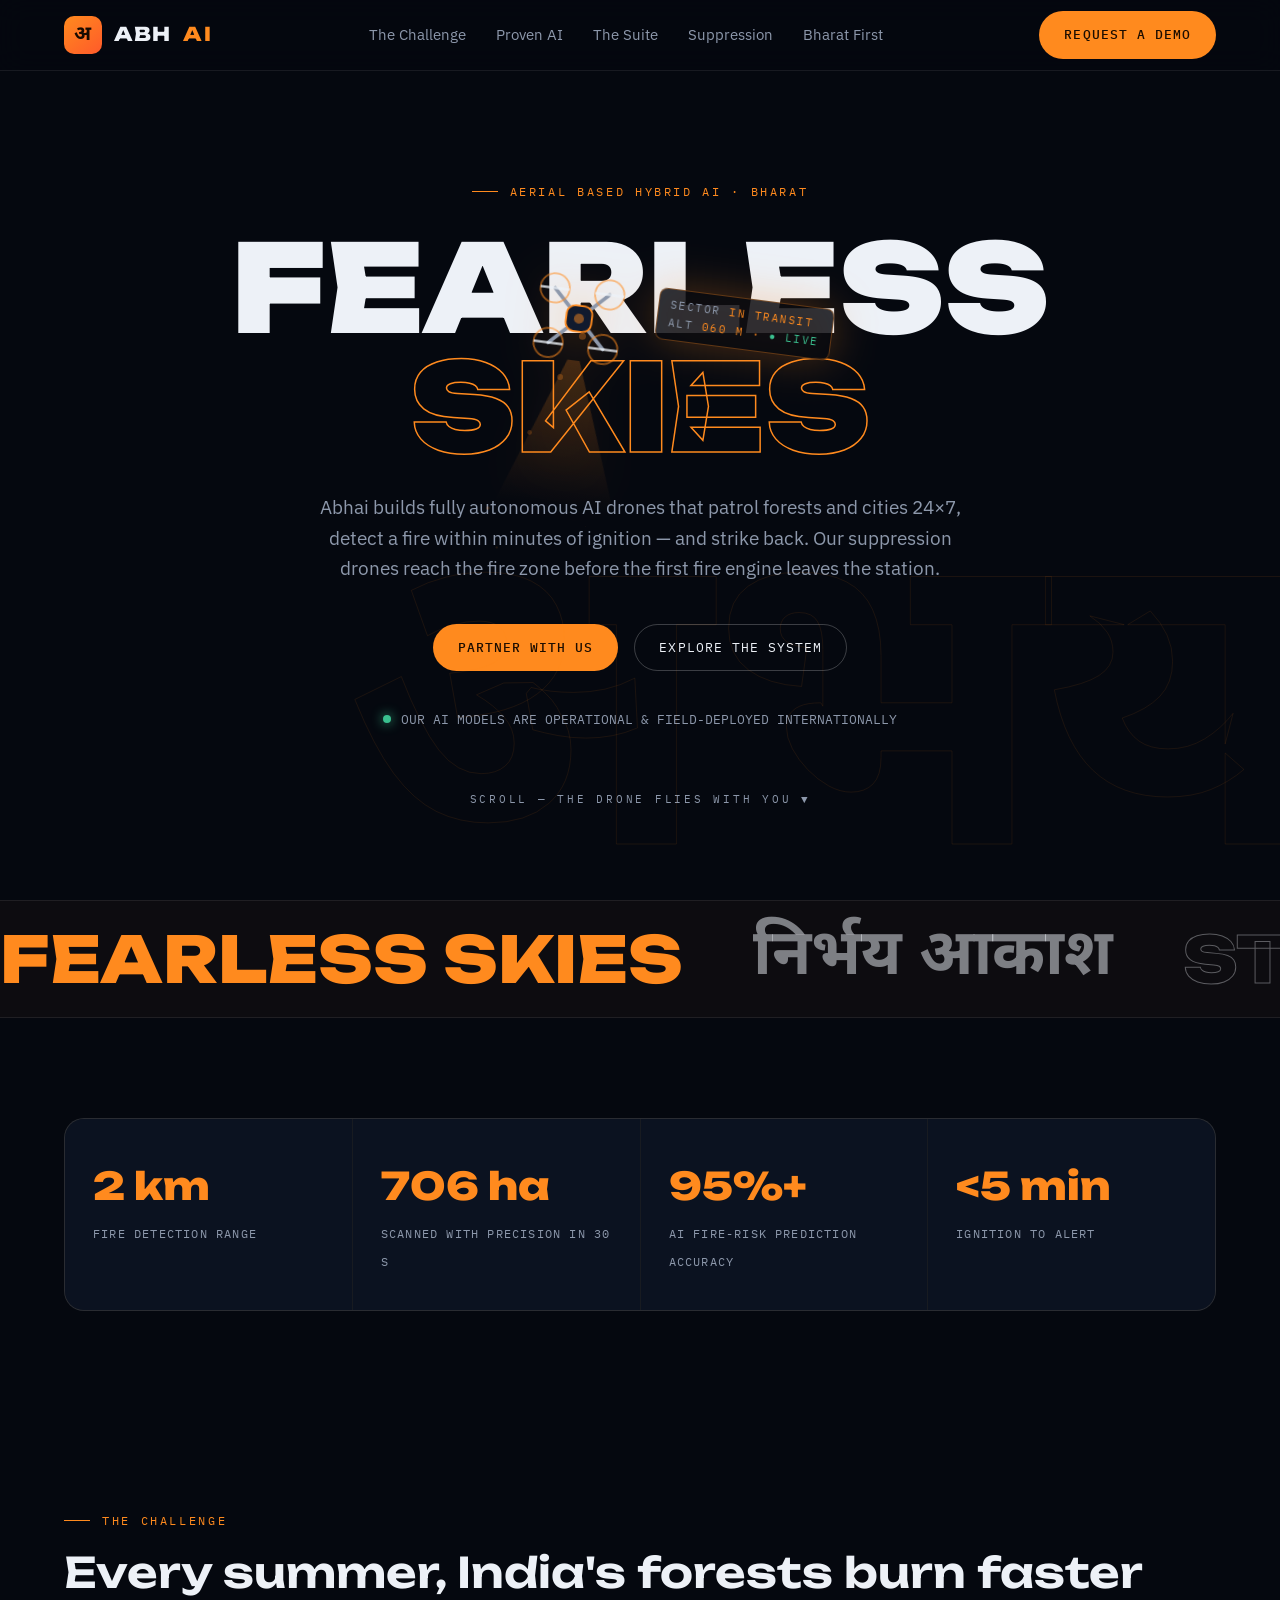
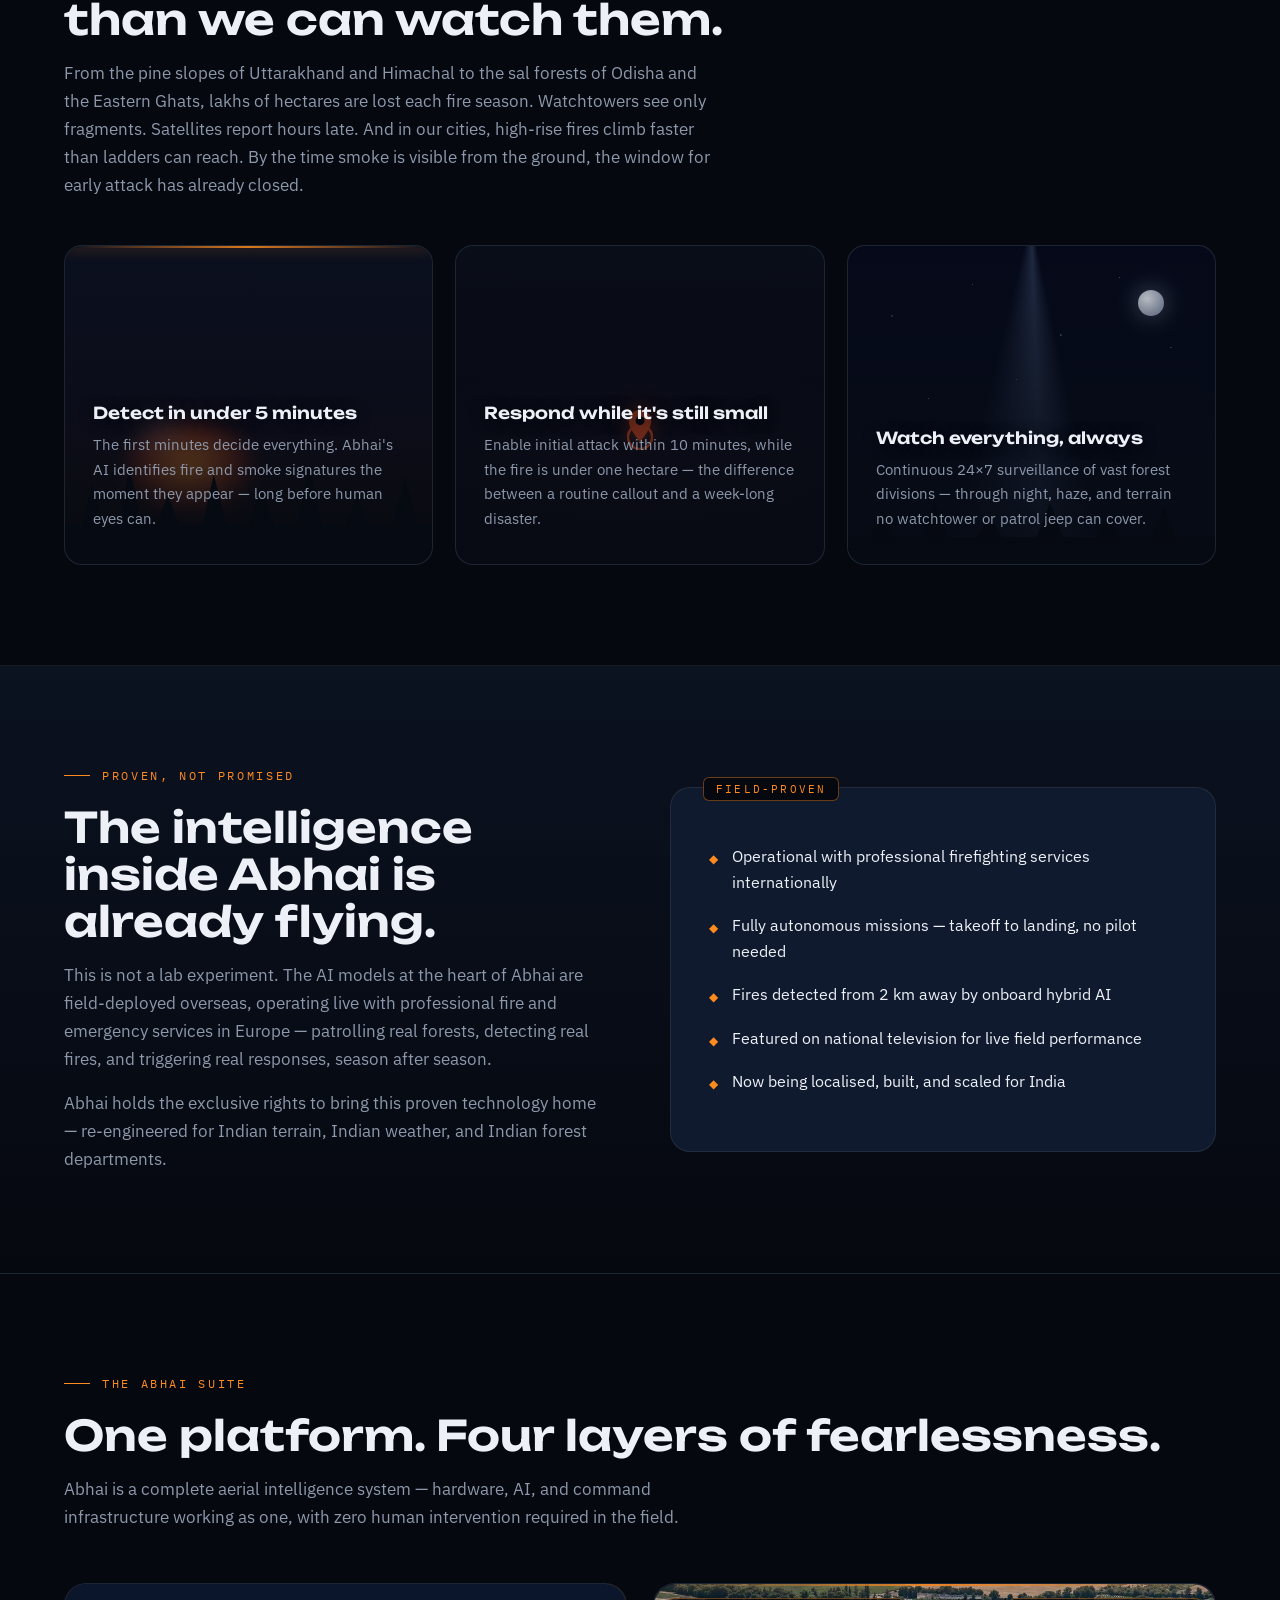
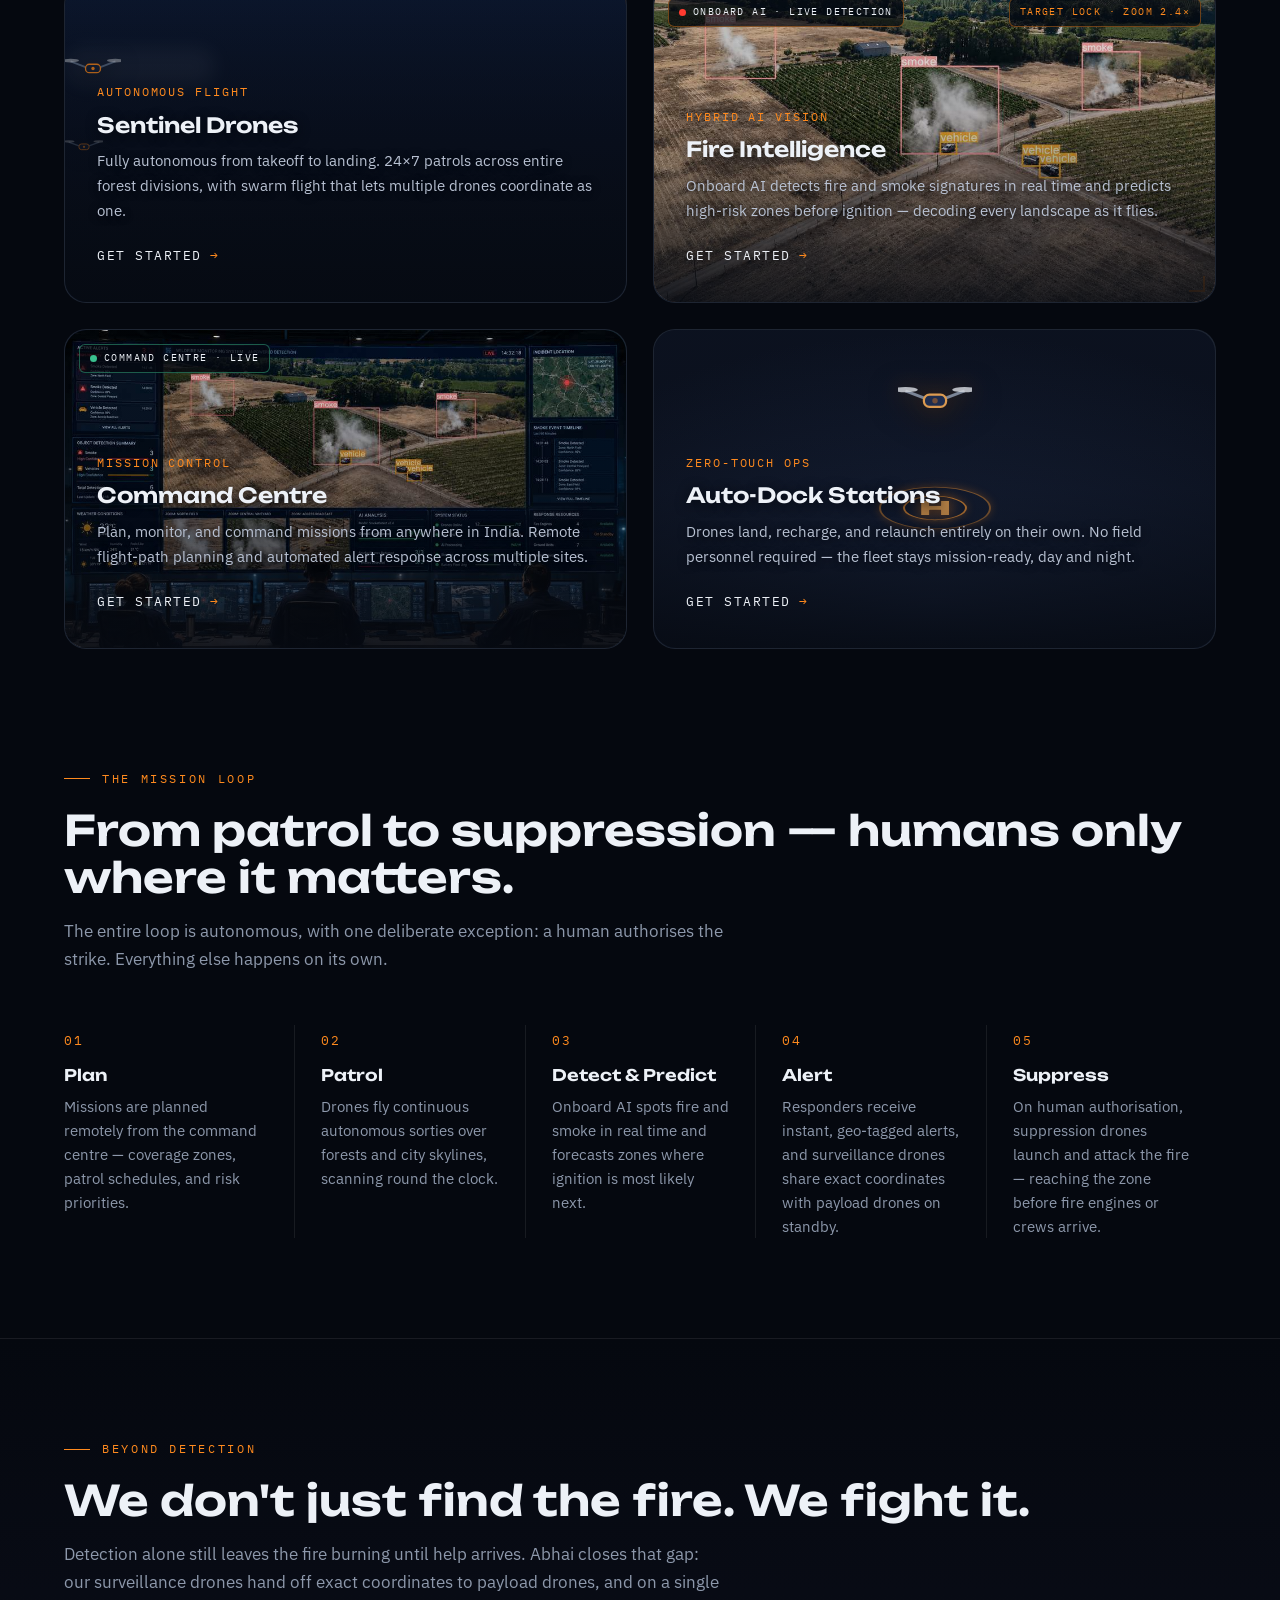
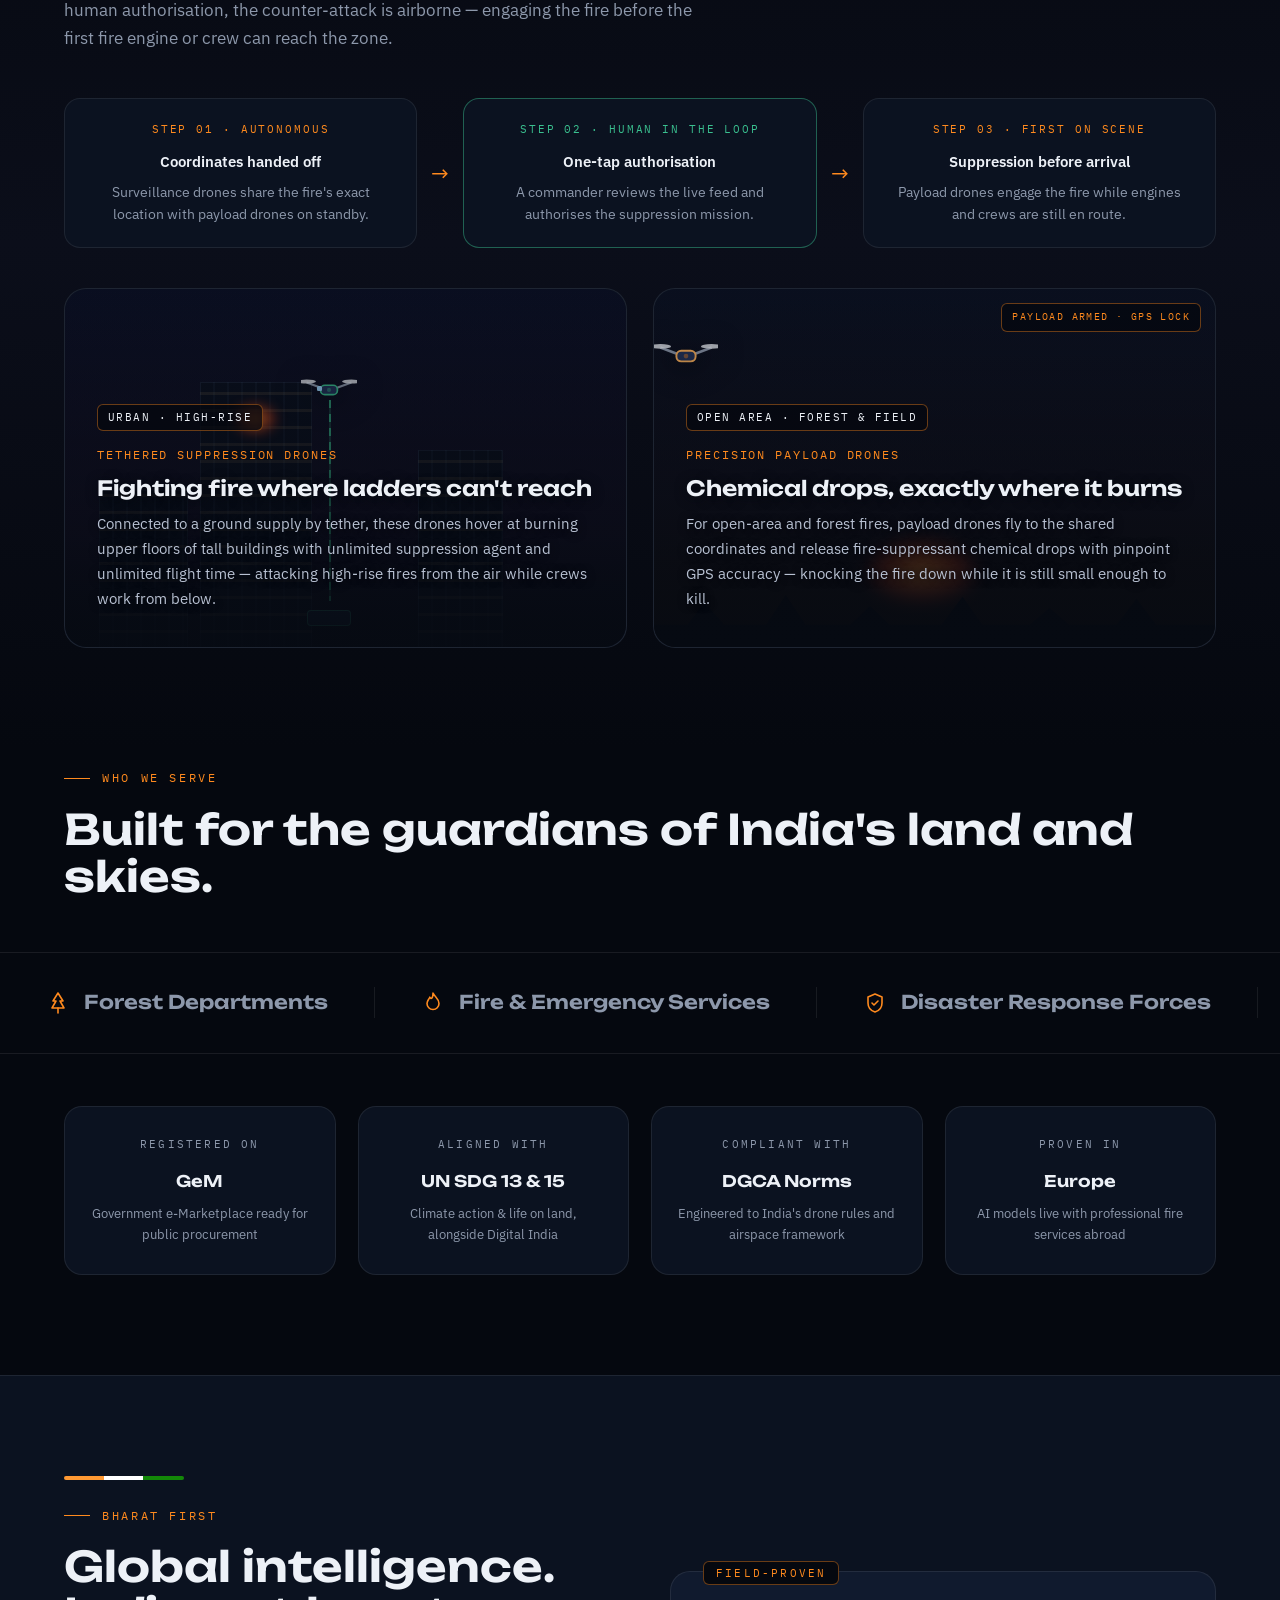
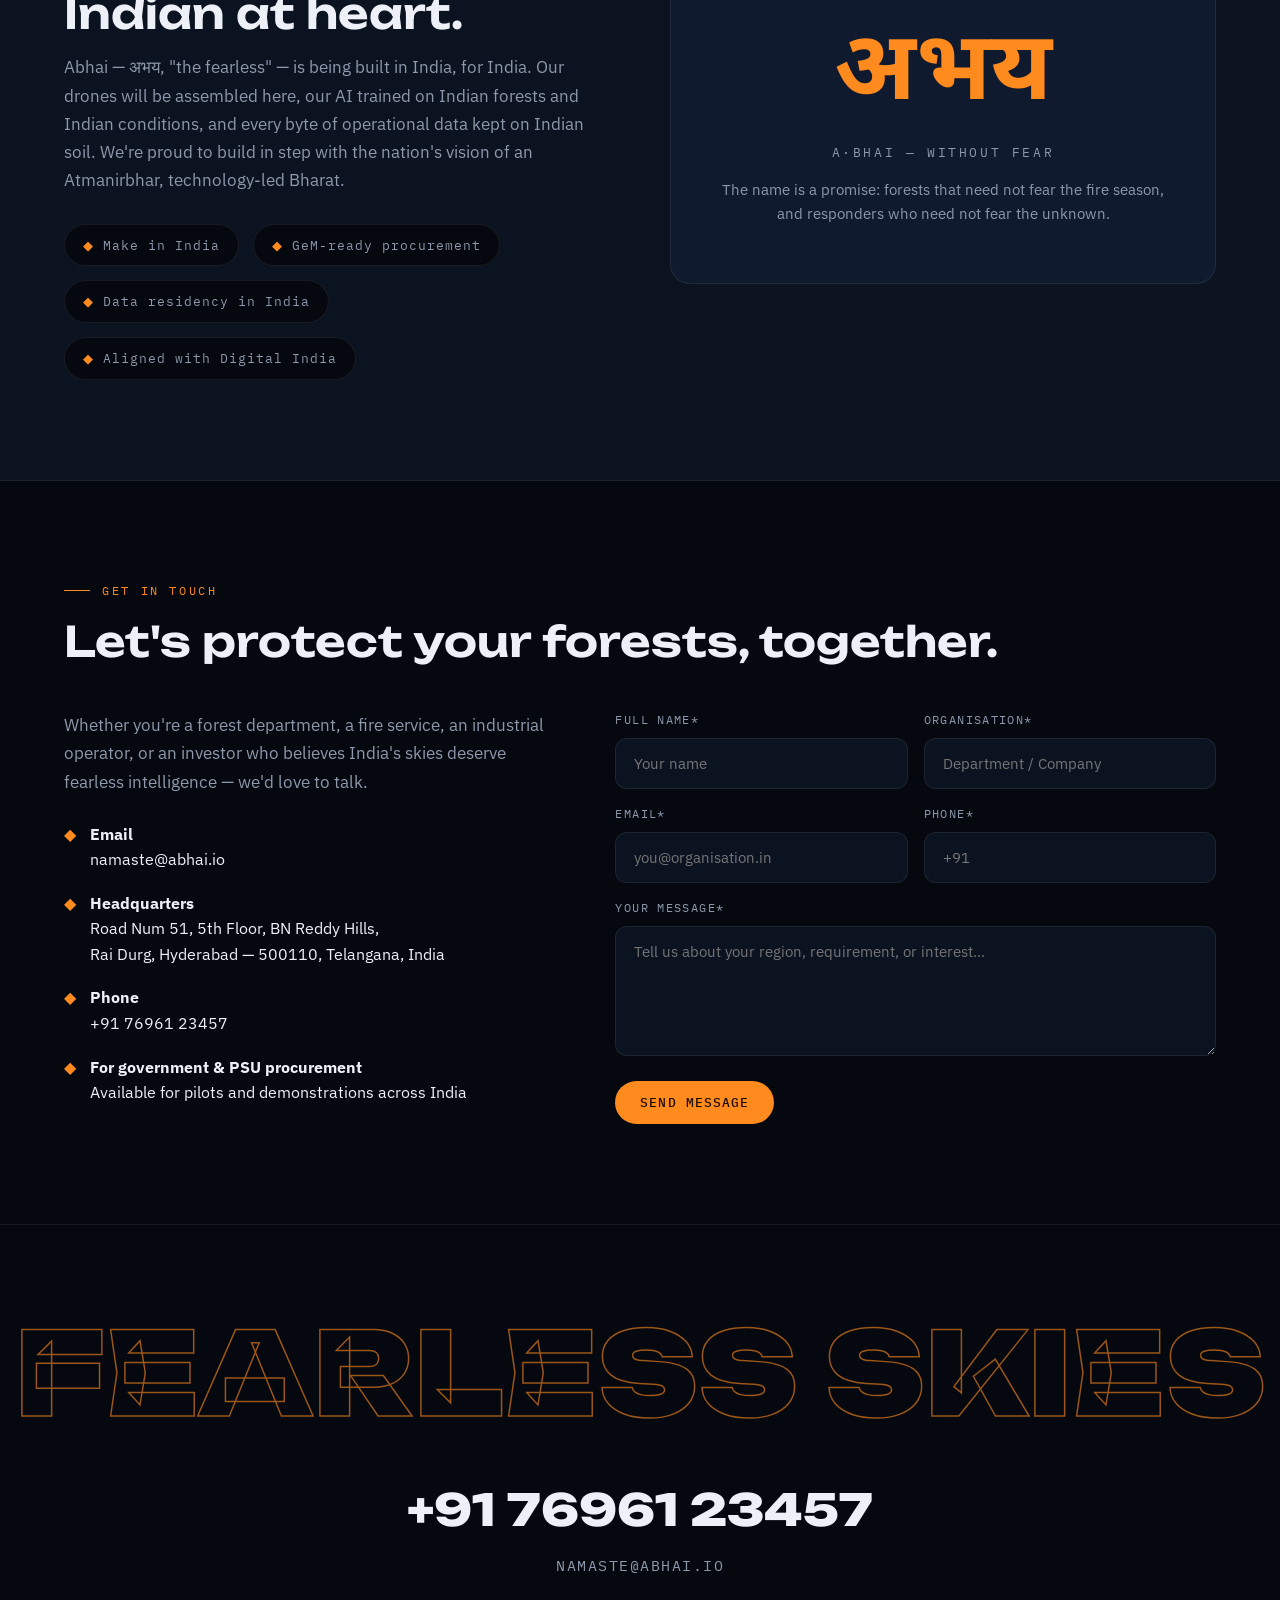
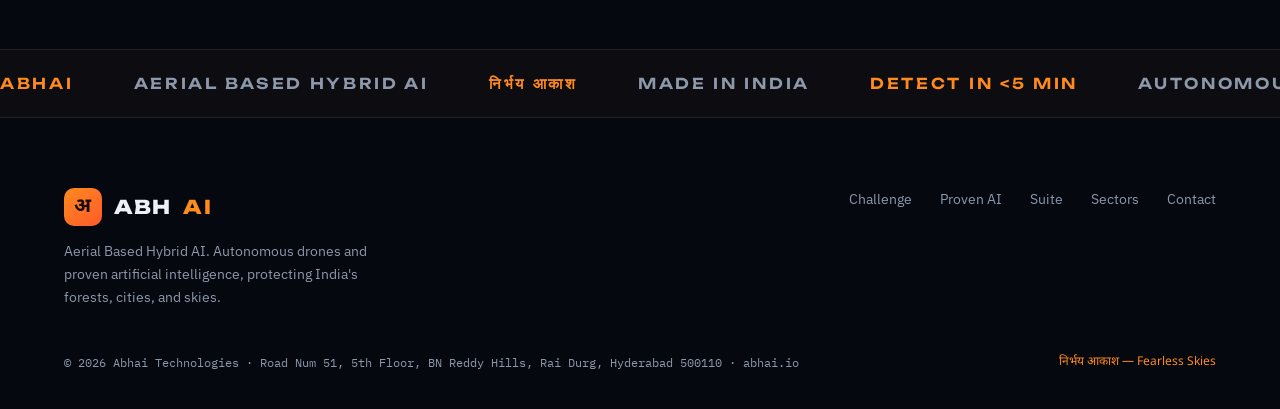
==== index.html @ 245793e2 "Add files via upload" ====
<!DOCTYPE html>
<html lang="en">
<head>
<meta charset="UTF-8">
<meta name="viewport" content="width=device-width, initial-scale=1.0">
<title>ABHAI — Aerial Based Hybrid AI | Fearless Skies for India</title>
<meta name="description" content="Abhai builds autonomous AI drones that detect forest fires in under 5 minutes and alert responders before flames spread. Proven AI, engineered for Bharat.">
<link rel="preconnect" href="https://fonts.googleapis.com">
<link rel="preconnect" href="https://fonts.gstatic.com" crossorigin>
<link href="https://fonts.googleapis.com/css2?family=Unbounded:wght@400;600;800;900&family=IBM+Plex+Sans:wght@400;500;600&family=IBM+Plex+Mono:wght@400;500&family=Noto+Sans+Devanagari:wght@600;700&display=swap" rel="stylesheet">
<style>
:root{
  --night:#05080F;
  --panel:#0B1220;
  --panel-2:#101A2E;
  --line:rgba(255,255,255,.08);
  --saffron:#FF8A1E;
  --saffron-soft:rgba(255,138,30,.14);
  --ember:#FF5A2A;
  --leaf:#3AC08F;
  --ash:#EDF1F7;
  --muted:#8D98AB;
  --mono:'IBM Plex Mono',monospace;
  --sans:'IBM Plex Sans',sans-serif;
  --disp:'Unbounded',sans-serif;
  --dev:'Noto Sans Devanagari',sans-serif;
}
*{margin:0;padding:0;box-sizing:border-box}
html{scroll-behavior:smooth}
body{background:var(--night);color:var(--ash);font-family:var(--sans);font-size:17px;line-height:1.65;overflow-x:hidden}
::selection{background:var(--saffron);color:#160a00}
a{color:inherit;text-decoration:none}
.wrap{max-width:1200px;margin:0 auto;padding:0 24px}
.eyebrow{font-family:var(--mono);font-size:12px;letter-spacing:.22em;text-transform:uppercase;color:var(--saffron);display:flex;align-items:center;gap:12px}
.eyebrow::before{content:"";width:26px;height:1px;background:var(--saffron)}
h1,h2,h3{font-family:var(--disp);font-weight:600;line-height:1.12}
h2{font-size:clamp(26px,3.6vw,42px);margin:18px 0 16px}
.sub{color:var(--muted);max-width:660px}
section{padding:100px 0;position:relative;z-index:2}
.reveal{opacity:0;transform:translateY(28px);transition:opacity .7s ease,transform .7s ease}
.reveal.in{opacity:1;transform:none}
@media (prefers-reduced-motion:reduce){
  .reveal{opacity:1;transform:none;transition:none}
  *{animation:none!important;transition:none!important}
  #droneLayer{display:none!important}
}

/* ============ SCROLL DRONE ============ */
#droneLayer{position:fixed;inset:0;z-index:5;pointer-events:none}
#drone{position:absolute;width:110px;height:110px;left:0;top:0;will-change:transform;filter:drop-shadow(0 0 22px rgba(255,138,30,.35))}
#drone svg{width:100%;height:100%;overflow:visible}
.rotor{transform-origin:center;animation:rot .12s linear infinite}
@keyframes rot{to{transform:rotate(180deg)}}
.scanbeam{position:absolute;left:50%;top:88%;width:150px;height:190px;transform:translateX(-50%);background:linear-gradient(180deg,rgba(255,138,30,.30),rgba(255,138,30,0) 78%);clip-path:polygon(46% 0,54% 0,100% 100%,0 100%);opacity:.75;animation:beam 2.6s ease-in-out infinite}
@keyframes beam{50%{opacity:.35}}
.trail{position:absolute;width:7px;height:7px;border-radius:50%;background:var(--saffron);opacity:.35;pointer-events:none}
#hud{position:absolute;left:120%;top:12%;white-space:nowrap;font-family:var(--mono);font-size:10.5px;letter-spacing:.14em;color:var(--saffron);background:rgba(5,8,15,.82);border:1px solid rgba(255,138,30,.35);border-radius:8px;padding:7px 11px;line-height:1.7}
#hud .lv{color:var(--muted)}
#hud .live{color:var(--leaf)}
@media(max-width:900px){#drone{width:72px;height:72px}#hud{display:none}.scanbeam{width:100px;height:130px}}

/* ============ NAV ============ */
nav{position:fixed;top:0;left:0;right:0;z-index:50;backdrop-filter:blur(14px);background:rgba(5,8,15,.74);border-bottom:1px solid var(--line)}
.nav-in{display:flex;align-items:center;justify-content:space-between;height:70px}
.logo{display:flex;align-items:center;gap:12px;font-family:var(--disp);font-weight:800;font-size:19px;letter-spacing:.06em}
.logo .mark{width:38px;height:38px;border-radius:10px;background:linear-gradient(140deg,var(--saffron),var(--ember));display:grid;place-items:center;font-family:var(--dev);font-weight:700;font-size:20px;color:#180a00}
.logo span.ai{color:var(--saffron)}
.nav-links{display:flex;gap:30px;font-size:14.5px;color:var(--muted)}
.nav-links a:hover{color:var(--ash)}
.btn{display:inline-flex;align-items:center;gap:9px;padding:12px 24px;border-radius:999px;font-family:var(--mono);font-size:13px;letter-spacing:.08em;text-transform:uppercase;border:1px solid transparent;cursor:pointer;transition:.25s}
.btn-primary{background:var(--saffron);color:#1c0d00;font-weight:500}
.btn-primary:hover{background:#ffa04a;box-shadow:0 6px 30px rgba(255,138,30,.35)}
.btn-ghost{border-color:rgba(255,255,255,.22);color:var(--ash)}
.btn-ghost:hover{border-color:var(--saffron);color:var(--saffron)}
@media(max-width:860px){.nav-links{display:none}}

/* ============ HERO (AI-ERA style giant type) ============ */
.hero{min-height:100vh;display:flex;flex-direction:column;justify-content:center;padding:150px 0 60px;position:relative;overflow:hidden}
.hero::before{content:"अभय";position:absolute;font-family:var(--dev);font-weight:700;font-size:min(36vw,430px);color:transparent;-webkit-text-stroke:1px rgba(255,138,30,.09);right:-3%;bottom:-6%;pointer-events:none;user-select:none;line-height:1}
.hero .eyebrow{justify-content:center}
.hero-title{font-family:var(--disp);font-weight:900;font-size:clamp(44px,9.5vw,128px);line-height:.98;letter-spacing:-.01em;text-align:center;margin:26px 0 8px;text-transform:uppercase}
.hero-title .l2{display:block;color:transparent;-webkit-text-stroke:1.5px var(--saffron)}
.hero-sub{max-width:680px;margin:26px auto 0;text-align:center;color:var(--muted);font-size:18.5px}
.hero-ctas{display:flex;gap:16px;flex-wrap:wrap;justify-content:center;margin-top:40px}
.hero-note{margin:38px auto 0;font-family:var(--mono);font-size:12.5px;color:var(--muted);display:flex;align-items:center;gap:10px;justify-content:center}
.dot{width:8px;height:8px;border-radius:50%;background:var(--leaf);box-shadow:0 0 12px var(--leaf);animation:pulse 2s infinite}
@keyframes pulse{50%{opacity:.35}}
.scroll-cue{margin:60px auto 0;text-align:center;font-family:var(--mono);font-size:11px;letter-spacing:.25em;color:var(--muted);animation:bob 2.4s ease-in-out infinite}
@keyframes bob{50%{transform:translateY(8px)}}

/* ============ GIANT MARQUEE BANDS (STEP INTO FUTURE style) ============ */
.band{border-top:1px solid var(--line);border-bottom:1px solid var(--line);overflow:hidden;padding:26px 0;background:rgba(255,138,30,.03);position:relative;z-index:2}
.band-track{display:flex;width:max-content;white-space:nowrap;animation:scroll 30s linear infinite;font-family:var(--disp);font-weight:800;font-size:clamp(30px,5vw,64px);text-transform:uppercase;line-height:1;will-change:transform;backface-visibility:hidden;transform:translate3d(0,0,0)}
.band-track span{margin-right:70px}
.band-track span{color:transparent;-webkit-text-stroke:1px rgba(237,241,247,.35)}
.band-track span.fill{color:var(--saffron);-webkit-text-stroke:0}
.band-track span.dev{font-family:var(--dev);font-weight:700;color:rgba(237,241,247,.5);-webkit-text-stroke:0}
.band.small .band-track{font-size:15px;font-weight:600;letter-spacing:.18em;color:var(--muted);animation-duration:24s}
.band.small .band-track span{color:var(--muted);-webkit-text-stroke:0;margin-right:60px}
.band.small .band-track span.fill{color:var(--saffron)}
@keyframes scroll{to{transform:translate3d(-50%,0,0)}}

/* ============ STATS ============ */
.stats{display:grid;grid-template-columns:repeat(4,1fr);gap:1px;background:var(--line);border:1px solid var(--line);border-radius:20px;overflow:hidden}
.stat{background:var(--panel);padding:36px 28px}
.stat b{display:block;font-family:var(--disp);font-size:clamp(28px,3vw,38px);font-weight:800;color:var(--saffron)}
.stat small{font-family:var(--mono);font-size:12px;letter-spacing:.1em;text-transform:uppercase;color:var(--muted)}
@media(max-width:860px){.stats{grid-template-columns:repeat(2,1fr)}}
@media(max-width:520px){.stats{grid-template-columns:1fr}}

/* ============ CARDS ============ */
.cards3{display:grid;grid-template-columns:repeat(3,1fr);gap:22px;margin-top:46px}
.card{background:var(--panel);border:1px solid var(--line);border-radius:18px;padding:32px 28px;transition:.3s}
.card:hover{border-color:rgba(255,138,30,.45);transform:translateY(-4px)}
.card .ic{width:48px;height:48px;border-radius:12px;background:var(--saffron-soft);display:grid;place-items:center;font-size:22px;margin-bottom:20px}
.card h3{font-size:16.5px;margin-bottom:10px}
.card p{font-size:15px;color:var(--muted)}
@media(max-width:860px){.cards3{grid-template-columns:1fr}}

/* ============ PROVEN ============ */
.proven{background:linear-gradient(180deg,var(--panel) 0%,var(--night) 100%);border-top:1px solid var(--line);border-bottom:1px solid var(--line)}
.proven-grid{display:grid;grid-template-columns:1fr 1fr;gap:60px;align-items:center}
.proven-box{background:var(--panel-2);border:1px solid var(--line);border-radius:20px;padding:38px;position:relative}
.proven-box::before{content:"FIELD-PROVEN";position:absolute;top:-11px;left:32px;font-family:var(--mono);font-size:11px;letter-spacing:.2em;color:var(--saffron);background:var(--night);padding:2px 12px;border:1px solid rgba(255,138,30,.4);border-radius:6px}
.check{display:flex;gap:14px;margin:18px 0;font-size:15.5px;color:var(--ash)}
.check::before{content:"◆";color:var(--saffron);font-size:12px;margin-top:5px}
@media(max-width:920px){.proven-grid{grid-template-columns:1fr}}

/* ============ SUITE (AI-ERA Innovation Suite style) ============ */
.suite{display:grid;grid-template-columns:repeat(2,1fr);gap:26px;margin-top:52px}
.suite-card{position:relative;border-radius:22px;overflow:hidden;border:1px solid var(--line);min-height:320px;padding:36px 32px;display:flex;flex-direction:column;justify-content:flex-end;transition:.35s;background:var(--panel)}
.suite-card::before{content:"";position:absolute;inset:0;background:radial-gradient(120% 90% at 80% 0%,var(--grad) 0%,transparent 60%);opacity:.55;transition:.35s}
.suite-card:hover{transform:translateY(-6px);border-color:rgba(255,138,30,.5)}
.suite-card:hover::before{opacity:.85}
.suite-card .big-ic{position:absolute;top:26px;right:28px;font-size:44px;opacity:.9}
.suite-card .tagline{font-family:var(--mono);font-size:12px;letter-spacing:.16em;text-transform:uppercase;color:var(--saffron);margin-bottom:12px}
.suite-card h3{font-size:21px;margin-bottom:12px;position:relative;text-shadow:0 2px 12px rgba(5,8,15,.95)}
.suite-card p{font-size:15px;color:#B8C1D2;position:relative;margin-bottom:22px;text-shadow:0 1px 8px rgba(5,8,15,.95)}
.suite-card .go{font-family:var(--mono);font-size:12.5px;letter-spacing:.12em;text-transform:uppercase;color:var(--ash);display:inline-flex;align-items:center;gap:8px}
.suite-card .go::after{content:"→";color:var(--saffron);transition:.25s}
.suite-card:hover .go::after{transform:translateX(6px)}
@media(max-width:820px){.suite{grid-template-columns:1fr}}

/* ============ MISSION LOOP ============ */
.loop{display:grid;grid-template-columns:repeat(5,1fr);gap:0;margin-top:52px;counter-reset:step}
.step{padding:0 26px;border-left:1px solid var(--line);counter-increment:step}
.step:first-child{border-left:none;padding-left:0}
.step::before{content:"0" counter(step);font-family:var(--mono);font-size:13px;color:var(--saffron);letter-spacing:.15em}
.step h3{font-size:16px;margin:14px 0 10px}
.step p{font-size:14.5px;color:var(--muted)}
@media(max-width:860px){.loop{grid-template-columns:1fr;gap:32px}.step{border-left:none;padding:0}}

/* ============ SECTOR STRIP (client-logo style) ============ */
.sector-strip{overflow:hidden;margin-top:52px;border-top:1px solid var(--line);border-bottom:1px solid var(--line);padding:34px 0}
.sector-track{display:flex;gap:0;width:max-content;animation:scroll 32s linear infinite;will-change:transform;backface-visibility:hidden;transform:translate3d(0,0,0)}
.sector-item{font-family:var(--disp);font-size:19px;font-weight:600;color:var(--muted);padding:0 46px;border-right:1px solid var(--line);white-space:nowrap;display:flex;align-items:center;gap:14px}
.sector-item svg{width:24px;height:24px;stroke:var(--saffron);fill:none;stroke-width:1.6;stroke-linecap:round;stroke-linejoin:round;flex:none}
.sector-item:hover{color:var(--saffron)}

/* ============ CRED BAND (Registered on / Aligned / Certified) ============ */
.cred{display:grid;grid-template-columns:repeat(4,1fr);gap:22px;margin-top:52px}
.cred-cell{background:var(--panel);border:1px solid var(--line);border-radius:18px;padding:28px 26px;text-align:center}
.cred-cell small{display:block;font-family:var(--mono);font-size:11px;letter-spacing:.2em;text-transform:uppercase;color:var(--muted);margin-bottom:14px}
.cred-cell b{font-family:var(--disp);font-size:16px;font-weight:600;color:var(--ash)}
.cred-cell p{font-size:13px;color:var(--muted);margin-top:8px}
@media(max-width:920px){.cred{grid-template-columns:repeat(2,1fr)}}
@media(max-width:560px){.cred{grid-template-columns:1fr}}

/* ============ BHARAT ============ */
.bharat{background:var(--panel);border-top:1px solid var(--line);border-bottom:1px solid var(--line)}
.bharat-grid{display:grid;grid-template-columns:1fr 1fr;gap:60px;align-items:center}
.badges{display:flex;flex-wrap:wrap;gap:14px;margin-top:30px}
.badge{font-family:var(--mono);font-size:12.5px;letter-spacing:.08em;padding:10px 18px;border:1px solid var(--line);border-radius:999px;color:var(--muted);background:var(--night)}
.badge b{color:var(--saffron);font-weight:500}
.tricolor{height:4px;width:120px;border-radius:4px;background:linear-gradient(90deg,#FF9933 33%,#fff 33% 66%,#138808 66%);margin-bottom:26px}
@media(max-width:920px){.bharat-grid{grid-template-columns:1fr}}

/* ============ CONTACT ============ */
.contact-grid{display:grid;grid-template-columns:.9fr 1.1fr;gap:60px;margin-top:46px}
.c-info p{color:var(--muted);margin-bottom:26px}
.c-line{display:flex;gap:14px;align-items:flex-start;margin:18px 0;font-size:15.5px}
.c-line .ic{color:var(--saffron)}
form{display:grid;gap:16px}
.frow{display:grid;grid-template-columns:1fr 1fr;gap:16px}
input,textarea{background:var(--panel);border:1px solid var(--line);border-radius:12px;padding:15px 18px;color:var(--ash);font-family:var(--sans);font-size:15px;width:100%;transition:.25s}
input:focus,textarea:focus{outline:none;border-color:var(--saffron);box-shadow:0 0 0 3px rgba(255,138,30,.15)}
textarea{min-height:130px;resize:vertical}
label{font-family:var(--mono);font-size:11.5px;letter-spacing:.12em;text-transform:uppercase;color:var(--muted);display:block;margin-bottom:8px}
.form-ok{display:none;background:rgba(58,192,143,.12);border:1px solid rgba(58,192,143,.4);color:var(--leaf);padding:16px 20px;border-radius:12px;font-size:15px}
@media(max-width:920px){.contact-grid{grid-template-columns:1fr}.frow{grid-template-columns:1fr}}

/* ============ MEGA FOOTER (AI-ERA style) ============ */
.mega{padding:90px 0 0;border-top:1px solid var(--line);overflow:hidden;position:relative;z-index:2}
.mega-title{font-family:var(--disp);font-weight:900;font-size:clamp(40px,9vw,120px);text-transform:uppercase;line-height:1;text-align:center;color:transparent;-webkit-text-stroke:1.5px rgba(255,138,30,.6)}
.mega-phone{display:block;text-align:center;font-family:var(--disp);font-weight:800;font-size:clamp(24px,4.5vw,44px);color:var(--ash);margin:44px 0 8px;transition:.25s}
.mega-phone:hover{color:var(--saffron)}
.mega-mail{display:block;text-align:center;font-family:var(--mono);font-size:15px;letter-spacing:.1em;color:var(--muted)}
.mega-mail:hover{color:var(--saffron)}
footer{padding:70px 0 36px;position:relative;z-index:2}
.f-grid{display:flex;justify-content:space-between;gap:40px;flex-wrap:wrap;align-items:flex-start}
.f-links{display:flex;gap:28px;font-size:14px;color:var(--muted)}
.f-links a:hover{color:var(--saffron)}
.f-bottom{margin-top:44px;display:flex;justify-content:space-between;flex-wrap:wrap;gap:14px;font-family:var(--mono);font-size:12px;color:var(--muted)}
.f-tag{font-family:var(--dev);color:var(--saffron)}

/* ============ SUPPRESSION ============ */
.suppress{background:linear-gradient(180deg,var(--night) 0%,#0B0E1A 50%,var(--night) 100%);border-top:1px solid var(--line)}
.flow{display:grid;grid-template-columns:1fr auto 1fr auto 1fr;gap:14px;align-items:stretch;margin:46px 0 14px}
.flow-cell{background:var(--panel);border:1px solid var(--line);border-radius:16px;padding:22px 22px;text-align:center}
.flow-cell small{display:block;font-family:var(--mono);font-size:10.5px;letter-spacing:.18em;color:var(--saffron);margin-bottom:8px}
.flow-cell b{font-size:15px;font-family:var(--sans);font-weight:600}
.flow-cell p{font-size:13.5px;color:var(--muted);margin-top:6px}
.flow-cell.human{border-color:rgba(58,192,143,.45)}
.flow-cell.human small{color:var(--leaf)}
.flow-arrow{align-self:center;color:var(--saffron);font-size:22px;animation:nudge 1.6s ease-in-out infinite}
@keyframes nudge{50%{transform:translateX(5px)}}
@media(max-width:860px){.flow{grid-template-columns:1fr}.flow-arrow{transform:rotate(90deg);justify-self:center}@keyframes nudge{50%{transform:rotate(90deg) translateX(5px)}}}
.sup-cards{display:grid;grid-template-columns:1fr 1fr;gap:26px;margin-top:40px}
.sup-card{position:relative;border-radius:22px;overflow:hidden;border:1px solid var(--line);min-height:360px;padding:36px 32px;display:flex;flex-direction:column;justify-content:flex-end;background:var(--panel)}
.sup-card>*:not(.scene){position:relative;z-index:1}
.sup-card .tagline{font-family:var(--mono);font-size:12px;letter-spacing:.16em;text-transform:uppercase;color:var(--saffron);margin-bottom:12px}
.sup-card h3{font-size:21px;margin-bottom:12px;text-shadow:0 2px 12px rgba(5,8,15,.95)}
.sup-card p{font-size:15px;color:#B8C1D2;text-shadow:0 1px 8px rgba(5,8,15,.95)}
.sup-card .chip{display:inline-block;font-family:var(--mono);font-size:10.5px;letter-spacing:.14em;color:var(--ash);background:rgba(5,8,15,.72);border:1px solid rgba(255,138,30,.4);border-radius:6px;padding:4px 10px;margin-bottom:14px;align-self:flex-start}
@media(max-width:820px){.sup-cards{grid-template-columns:1fr}}

/* — Scene: tethered urban suppression — */
.sc-tether{background:linear-gradient(180deg,#0A0F22 0%,#141126 70%,#0A0D18 100%)}
.bldg{position:absolute;bottom:0;background:#0A101E;border:1px solid rgba(120,150,205,.12);border-bottom:0;background-image:repeating-linear-gradient(0deg,transparent 0 14px,rgba(255,214,140,.10) 14px 17px),repeating-linear-gradient(90deg,transparent 0 12px,rgba(120,150,205,.06) 12px 14px)}
.bldg.b1{left:6%;width:16%;height:44%}
.bldg.b2{left:24%;width:20%;height:74%}
.bldg.b3{right:22%;width:15%;height:55%}
.hifire{position:absolute;left:30%;top:32%;width:44px;height:30px;border-radius:50%;background:radial-gradient(ellipse,rgba(255,150,45,.95),rgba(255,60,20,.5) 55%,transparent 78%);filter:blur(6px);animation:flick 1.4s ease-in-out infinite}
.tdrone{position:absolute;left:47%;top:24%;width:56px;margin-left:-28px;animation:thover 3s ease-in-out infinite;filter:drop-shadow(0 6px 14px rgba(0,0,0,.6))}
@keyframes thover{50%{transform:translateY(-8px)}}
.tether-line{position:absolute;left:47%;top:31%;width:2px;height:56%;background:repeating-linear-gradient(180deg,rgba(58,192,143,.85) 0 8px,rgba(58,192,143,.25) 8px 14px);animation:tetherflow 1s linear infinite}
@keyframes tetherflow{to{background-position:0 -14px}}
.tbase{position:absolute;left:47%;bottom:6%;width:44px;height:16px;margin-left:-22px;border-radius:4px;background:#16233C;border:1px solid rgba(58,192,143,.6)}
.spray{position:absolute;width:5px;height:5px;border-radius:50%;background:rgba(160,215,255,.9);animation:sprayjet 1.1s linear infinite}
.spray.j1{left:45%;top:27%}
.spray.j2{left:45%;top:27%;animation-delay:.28s}
.spray.j3{left:45%;top:27%;animation-delay:.56s}
.spray.j4{left:45%;top:27%;animation-delay:.84s}
@keyframes sprayjet{0%{transform:translate(0,0) scale(1);opacity:1}100%{transform:translate(-72px,26px) scale(.4);opacity:0}}

/* — Scene: precision payload drop — */
.sc-drop{background:linear-gradient(180deg,#0A1020 0%,#12121F 60%,#1A130D 100%)}
.gfire{position:absolute;left:38%;bottom:12%;width:110px;height:64px;border-radius:50%;background:radial-gradient(ellipse,rgba(255,150,45,.9),rgba(255,60,20,.45) 55%,transparent 78%);filter:blur(8px);animation:firedim 6s ease-in-out infinite}
@keyframes firedim{0%,35%{opacity:1;transform:scale(1)}60%,80%{opacity:.35;transform:scale(.7)}100%{opacity:1;transform:scale(1)}}
.pdrone{position:absolute;top:14%;width:64px;animation:passover 6s ease-in-out infinite;filter:drop-shadow(0 6px 14px rgba(0,0,0,.6))}
@keyframes passover{0%{left:-15%}45%,55%{left:42%}100%{left:115%}}
.pay{position:absolute;top:22%;width:7px;height:11px;border-radius:3px;background:#FF5A2A;border:1px solid rgba(255,200,120,.7);opacity:0;animation:paydrop 6s linear infinite}
.pay.d2{animation-delay:.35s}
@keyframes paydrop{0%,44%{opacity:0;top:22%;left:46%}48%{opacity:1}62%{opacity:1;top:70%;left:44%}66%,100%{opacity:0;top:74%;left:44%}}
.puff{position:absolute;left:40%;bottom:16%;width:60px;height:60px;border-radius:50%;background:rgba(200,210,225,.22);filter:blur(12px);opacity:0;animation:puffup 6s ease-out infinite}
@keyframes puffup{0%,60%{opacity:0;transform:scale(.4)}66%{opacity:.8}88%{opacity:0;transform:scale(1.7) translateY(-24px)}100%{opacity:0}}
.droptag{position:absolute;top:14px;right:14px;font-family:var(--mono);font-size:10px;letter-spacing:.14em;color:var(--saffron);background:rgba(5,8,15,.72);border:1px solid rgba(255,138,30,.4);border-radius:6px;padding:5px 10px;z-index:1}
.card,.suite-card{position:relative;overflow:hidden}
.scene{position:absolute;inset:0;z-index:0;pointer-events:none;border-radius:inherit;overflow:hidden}
.scene::after{content:"";position:absolute;inset:0;background:linear-gradient(180deg,rgba(5,8,15,.10) 0%,rgba(5,8,15,.45) 42%,rgba(6,10,18,.94) 100%)}
.card>*:not(.scene),.suite-card>*:not(.scene){position:relative;z-index:1}
.cards3 .card{min-height:320px;display:flex;flex-direction:column;justify-content:flex-end}
.cards3 .card h3{text-shadow:0 2px 14px rgba(5,8,15,.9)}
.treeline{position:absolute;left:0;right:0;bottom:0;height:44%;width:100%}

/* — Scene: fire detection — */
.sc-fire{background:linear-gradient(180deg,#0A1020 0%,#131224 55%,#1E140E 100%)}
.sc-fire .glow{position:absolute;left:16%;bottom:16%;width:130px;height:95px;border-radius:50%;background:radial-gradient(ellipse,rgba(255,150,45,.9),rgba(255,70,25,.4) 55%,transparent 78%);filter:blur(9px);animation:flick 1.7s ease-in-out infinite}
@keyframes flick{0%,100%{opacity:.9;transform:scale(1)}22%{opacity:.6;transform:scale(.9)}48%{opacity:1;transform:scale(1.1)}74%{opacity:.7;transform:scale(.96)}}
.sc-fire .smoke{position:absolute;left:20%;bottom:34%;width:44px;height:44px;border-radius:50%;background:rgba(195,200,214,.15);filter:blur(11px);animation:rise 5.5s linear infinite}
@keyframes rise{0%{transform:translateY(0) scale(.5);opacity:0}20%{opacity:.55}100%{transform:translateY(-150px) scale(1.9);opacity:0}}
.scanline{position:absolute;left:0;right:0;height:2px;background:linear-gradient(90deg,transparent,rgba(255,138,30,.95),transparent);box-shadow:0 0 14px rgba(255,138,30,.8);animation:scan 3.6s ease-in-out infinite}
@keyframes scan{0%,100%{top:10%}50%{top:74%}}

/* — Scene: rapid response — */
.sc-alert{background:radial-gradient(130% 110% at 50% 100%,#1A1024 0%,#0A0E1A 68%)}
.sc-alert .ring{position:absolute;left:50%;bottom:40%;width:26px;height:26px;border:2px solid rgba(255,90,42,.85);border-radius:50%;transform:translate(-50%,50%);animation:ripple 2.6s ease-out infinite}
.sc-alert .ring.r2{animation-delay:.85s}
.sc-alert .ring.r3{animation-delay:1.7s}
@keyframes ripple{0%{width:26px;height:26px;opacity:1}100%{width:210px;height:210px;opacity:0}}
.sc-alert .pin{position:absolute;left:50%;bottom:40%;transform:translate(-50%,6px);width:26px;height:34px;filter:drop-shadow(0 0 10px rgba(255,90,42,.7));animation:hoverpin 2.2s ease-in-out infinite}
@keyframes hoverpin{50%{transform:translate(-50%,-2px)}}
@keyframes zoomstreak{0%{left:-100px;opacity:0}12%{opacity:1}100%{left:110%;opacity:0}}

/* — Scene: 24×7 watch — */
.sc-watch{background:linear-gradient(180deg,#05091A 0%,#0A1226 100%)}
.sc-watch .stars{position:absolute;inset:0;background-image:
  radial-gradient(1.6px 1.6px at 12% 22%,rgba(237,241,247,.9),transparent 55%),
  radial-gradient(1.3px 1.3px at 34% 12%,rgba(237,241,247,.7),transparent 55%),
  radial-gradient(1.8px 1.8px at 58% 28%,rgba(237,241,247,.85),transparent 55%),
  radial-gradient(1.2px 1.2px at 74% 10%,rgba(237,241,247,.6),transparent 55%),
  radial-gradient(1.5px 1.5px at 88% 32%,rgba(237,241,247,.8),transparent 55%),
  radial-gradient(1.2px 1.2px at 46% 42%,rgba(237,241,247,.55),transparent 55%),
  radial-gradient(1.4px 1.4px at 22% 48%,rgba(237,241,247,.7),transparent 55%);
  animation:twinkle 4s ease-in-out infinite}
@keyframes twinkle{50%{opacity:.55}}
.sc-watch .beam{position:absolute;left:50%;top:-8%;width:340px;height:340px;transform-origin:50% 0;background:conic-gradient(from 168deg at 50% 0,transparent 0deg,rgba(150,190,255,.20) 10deg,rgba(150,190,255,.05) 22deg,transparent 26deg);animation:sweepbeam 7s ease-in-out infinite;margin-left:-170px}
@keyframes sweepbeam{0%,100%{transform:rotate(-26deg)}50%{transform:rotate(26deg)}}
.sc-watch .moon{position:absolute;top:14%;right:14%;width:26px;height:26px;border-radius:50%;background:radial-gradient(circle at 35% 35%,#EDF1F7,#9AA6BC 70%);box-shadow:0 0 24px rgba(200,215,240,.45)}

/* — Scene: sentinel drones — */
.sc-drones{background:linear-gradient(180deg,#0C1830 0%,#0A101E 100%)}
.cloud{position:absolute;width:150px;height:38px;border-radius:40px;background:rgba(185,200,225,.08);filter:blur(9px);animation:drift 16s linear infinite}
@keyframes drift{from{transform:translateX(-180px)}to{transform:translateX(620px)}}
.fly{position:absolute;width:56px;height:auto;animation:flyby 10s linear infinite;filter:drop-shadow(0 4px 10px rgba(0,0,0,.5))}
.fly.f2{width:38px;animation-duration:14s;animation-delay:-6s;opacity:.75}
@keyframes flyby{from{transform:translateX(-90px) translateY(0)}50%{transform:translateX(280px) translateY(-10px)}to{transform:translateX(640px) translateY(0)}}

/* — Scene: fire intelligence (real onboard AI feed) — */
.sc-vision{background:#0B0F1C}
.sc-vision::after{background:linear-gradient(180deg,rgba(5,8,15,.05) 0%,rgba(5,8,15,.22) 45%,rgba(6,10,18,.88) 100%)!important}
.sc-vision img{position:absolute;inset:0;width:100%;height:100%;object-fit:cover;transform-origin:52% 34%;animation:dronelock 12s ease-in-out infinite}
@keyframes dronelock{
  0%{transform:scale(1.02)}
  22%{transform:scale(1.02)}
  42%{transform:scale(1.55)}
  68%{transform:scale(1.55)}
  88%{transform:scale(1.02)}
  100%{transform:scale(1.02)}
}
.sc-vision .vscan{position:absolute;left:0;right:0;height:2px;background:linear-gradient(90deg,transparent,rgba(255,138,30,.9),transparent);box-shadow:0 0 12px rgba(255,138,30,.7);animation:scan 4.2s ease-in-out infinite}
.sc-vision .hudtag{position:absolute;top:14px;left:14px;font-family:var(--mono);font-size:10px;letter-spacing:.14em;color:var(--ash);background:rgba(5,8,15,.72);border:1px solid rgba(255,138,30,.4);border-radius:6px;padding:5px 10px;display:flex;align-items:center;gap:7px;z-index:1}
.sc-vision .hudtag i{width:7px;height:7px;border-radius:50%;background:#FF3B30;animation:pulse 1.4s infinite;font-style:normal}
.sc-vision .zoomtag{position:absolute;top:14px;right:14px;font-family:var(--mono);font-size:10px;letter-spacing:.14em;color:var(--saffron);background:rgba(5,8,15,.72);border:1px solid rgba(255,138,30,.4);border-radius:6px;padding:5px 10px;z-index:1;animation:zoomlabel 12s ease-in-out infinite}
@keyframes zoomlabel{0%,22%{opacity:.55}30%,80%{opacity:1}88%,100%{opacity:.55}}
.sc-vision .corner{position:absolute;width:16px;height:16px;border:2px solid rgba(255,138,30,.75)}
.sc-vision .corner.tl{top:10px;left:10px;border-right:0;border-bottom:0;display:none}
.sc-vision .corner.tr{top:10px;right:10px;border-left:0;border-bottom:0;display:none}
.sc-vision .corner.br{bottom:10px;right:10px;border-left:0;border-top:0}


.sc-thermal{background:#0B0F1C}
.blobb{position:absolute;border-radius:50%;filter:blur(28px);animation:blobmove 9s ease-in-out infinite alternate}
.blobb.t1{left:8%;top:34%;width:170px;height:150px;background:rgba(255,110,30,.42)}
.blobb.t2{left:44%;top:12%;width:130px;height:120px;background:rgba(255,60,40,.38);animation-delay:-3s}
.blobb.t3{left:66%;top:46%;width:110px;height:110px;background:rgba(255,190,60,.28);animation-delay:-6s}
@keyframes blobmove{to{transform:translate(34px,-24px) scale(1.18)}}
.bbox{position:absolute;left:56%;top:20%;width:92px;height:66px;border:1.5px solid var(--saffron);border-radius:4px;box-shadow:0 0 16px rgba(255,138,30,.35);animation:blinkbox 2.4s ease-in-out infinite}
.bbox::after{content:"FIRE · 98.4%";position:absolute;top:-22px;left:-1px;font-family:var(--mono);font-size:10px;letter-spacing:.08em;color:var(--saffron);background:rgba(5,8,15,.85);padding:2px 7px;border-radius:3px;border:1px solid rgba(255,138,30,.4)}
.bbox.b2{left:14%;top:52%;width:64px;height:48px;animation-delay:1.2s}
.bbox.b2::after{content:"SMOKE · 91.7%"}
@keyframes blinkbox{0%,100%{opacity:1}50%{opacity:.45}}

/* — Scene: command centre (real ops room) — */
.sc-cc{background:#0A1120}
.sc-cc::after{background:linear-gradient(180deg,rgba(5,8,15,.08) 0%,rgba(5,8,15,.30) 50%,rgba(6,10,18,.90) 100%)!important}
.sc-cc img{position:absolute;inset:0;width:100%;height:100%;object-fit:cover;object-position:center 30%;animation:ccdrift 24s ease-in-out infinite alternate}
@keyframes ccdrift{from{transform:scale(1.02)}to{transform:scale(1.1)}}
.sc-cc .cctag{position:absolute;top:14px;left:14px;font-family:var(--mono);font-size:10px;letter-spacing:.14em;color:var(--ash);background:rgba(5,8,15,.72);border:1px solid rgba(58,192,143,.45);border-radius:6px;padding:5px 10px;display:flex;align-items:center;gap:7px;z-index:1}
.sc-cc .cctag i{width:7px;height:7px;border-radius:50%;background:var(--leaf);animation:pulse 1.6s infinite;font-style:normal}

/* — Scene: auto dock — */
.sc-dock{background:radial-gradient(120% 120% at 50% 85%,#1B2742 0%,#0C1220 70%)}
.sc-dock::after{background:linear-gradient(180deg,rgba(5,8,15,.05) 0%,rgba(5,8,15,.25) 50%,rgba(6,10,18,.88) 100%)!important}
.padring{position:absolute;left:50%;top:56%;border:2px solid rgba(255,160,60,.9);border-radius:50%;transform:translate(-50%,-50%) scaleY(.38);animation:padpulse 2.8s ease-out infinite;box-shadow:0 0 14px rgba(255,138,30,.35)}
.padring.p1{width:64px;height:64px}
.padring.p2{width:112px;height:112px;animation-delay:.9s;border-color:rgba(255,160,60,.6)}
@keyframes padpulse{0%,100%{opacity:1}50%{opacity:.3}}
.padH{position:absolute;left:50%;top:56%;transform:translate(-50%,-50%) scaleY(.55);font-family:var(--disp);font-weight:800;font-size:34px;color:#FFB35C;text-shadow:0 0 18px rgba(255,138,30,.8)}
.lander{position:absolute;left:50%;top:16%;width:74px;margin-left:-37px;animation:landcycle 5.5s ease-in-out infinite;filter:drop-shadow(0 8px 16px rgba(0,0,0,.7)) drop-shadow(0 0 10px rgba(255,138,30,.25))}
@keyframes landcycle{0%{transform:translateY(-30px);opacity:0}15%{opacity:1}55%{transform:translateY(66px)}75%{transform:translateY(66px);opacity:1}92%,100%{transform:translateY(-30px);opacity:0}}
@keyframes charge{0%{transform:scaleX(.1)}80%,100%{transform:scaleX(1)}}
</style>
</head>
<body>

<!-- SCROLL-DRIVEN DRONE -->
<div id="droneLayer" aria-hidden="true">
  <div id="drone">
    <svg viewBox="0 0 120 120" fill="none">
      <!-- arms -->
      <line x1="30" y1="30" x2="52" y2="52" stroke="#8D98AB" stroke-width="4" stroke-linecap="round"/>
      <line x1="90" y1="30" x2="68" y2="52" stroke="#8D98AB" stroke-width="4" stroke-linecap="round"/>
      <line x1="30" y1="90" x2="52" y2="68" stroke="#8D98AB" stroke-width="4" stroke-linecap="round"/>
      <line x1="90" y1="90" x2="68" y2="68" stroke="#8D98AB" stroke-width="4" stroke-linecap="round"/>
      <!-- rotors -->
      <g class="rotor" style="transform-box:fill-box"><circle cx="30" cy="30" r="16" stroke="rgba(255,138,30,.55)" stroke-width="2"/><line x1="14" y1="30" x2="46" y2="30" stroke="#EDF1F7" stroke-width="2.5" opacity=".85"/></g>
      <g class="rotor" style="transform-box:fill-box;animation-delay:.03s"><circle cx="90" cy="30" r="16" stroke="rgba(255,138,30,.55)" stroke-width="2"/><line x1="74" y1="30" x2="106" y2="30" stroke="#EDF1F7" stroke-width="2.5" opacity=".85"/></g>
      <g class="rotor" style="transform-box:fill-box;animation-delay:.06s"><circle cx="30" cy="90" r="16" stroke="rgba(255,138,30,.55)" stroke-width="2"/><line x1="14" y1="90" x2="46" y2="90" stroke="#EDF1F7" stroke-width="2.5" opacity=".85"/></g>
      <g class="rotor" style="transform-box:fill-box;animation-delay:.09s"><circle cx="90" cy="90" r="16" stroke="rgba(255,138,30,.55)" stroke-width="2"/><line x1="74" y1="90" x2="106" y2="90" stroke="#EDF1F7" stroke-width="2.5" opacity=".85"/></g>
      <!-- body -->
      <rect x="46" y="46" width="28" height="28" rx="9" fill="#101A2E" stroke="#FF8A1E" stroke-width="2"/>
      <circle cx="60" cy="60" r="5.5" fill="#FF8A1E">
        <animate attributeName="opacity" values="1;.35;1" dur="1.8s" repeatCount="indefinite"/>
      </circle>
    </svg>
    <div class="scanbeam"></div>
    <div id="hud">
      <span class="lv">SECTOR</span> <span id="hudSector">LAUNCH PAD</span><br>
      <span class="lv">ALT</span> <span id="hudAlt">000 M</span> · <span class="live">● LIVE</span>
    </div>
  </div>
</div>

<nav>
  <div class="wrap nav-in">
    <a class="logo" href="#top"><span class="mark">अ</span>ABH<span class="ai">AI</span></a>
    <div class="nav-links">
      <a href="#challenge">The Challenge</a>
      <a href="#proven">Proven AI</a>
      <a href="#suite">The Suite</a>
      <a href="#suppression">Suppression</a>
      <a href="#bharat">Bharat First</a>
    </div>
    <a class="btn btn-primary" href="#contact">Request a demo</a>
  </div>
</nav>

<!-- HERO -->
<header class="hero" id="top">
  <div class="wrap">
    <div class="eyebrow">Aerial Based Hybrid AI · Bharat</div>
    <h1 class="hero-title">Fearless<span class="l2">Skies</span></h1>
    <p class="hero-sub">Abhai builds fully autonomous AI drones that patrol forests and cities 24×7, detect a fire within minutes of ignition — and strike back. Our suppression drones reach the fire zone before the first fire engine leaves the station.</p>
    <div class="hero-ctas">
      <a class="btn btn-primary" href="#contact">Partner with us</a>
      <a class="btn btn-ghost" href="#suite">Explore the system</a>
    </div>
    <div class="hero-note"><span class="dot"></span> OUR AI MODELS ARE OPERATIONAL & FIELD-DEPLOYED INTERNATIONALLY</div>
    <div class="scroll-cue">SCROLL — THE DRONE FLIES WITH YOU ▼</div>
  </div>
</header>

<!-- GIANT MARQUEE BAND -->
<div class="band" aria-hidden="true">
  <div class="band-track">
    <span class="fill">Fearless Skies</span><span class="dev">निर्भय आकाश</span><span>Step Into Future</span><span class="fill">Made In India</span><span class="dev">अभय</span><span>Detect · Predict · Suppress</span>
    <span class="fill">Fearless Skies</span><span class="dev">निर्भय आकाश</span><span>Step Into Future</span><span class="fill">Made In India</span><span class="dev">अभय</span><span>Detect · Predict · Suppress</span>
  </div>
</div>

<!-- STATS -->
<section data-sector="TELEMETRY">
  <div class="wrap">
    <div class="stats reveal">
      <div class="stat"><b data-count="2" data-suffix=" km">2 km</b><small>Fire detection range</small></div>
      <div class="stat"><b data-count="706" data-suffix=" ha">706 ha</b><small>Scanned with precision in 30 s</small></div>
      <div class="stat"><b data-count="95" data-suffix="%+">95%+</b><small>AI fire-risk prediction accuracy</small></div>
      <div class="stat"><b>&lt;5 min</b><small>Ignition to alert</small></div>
    </div>
  </div>
</section>

<!-- CHALLENGE -->
<section id="challenge" data-sector="THE CHALLENGE">
  <div class="wrap">
    <div class="eyebrow reveal">The Challenge</div>
    <h2 class="reveal">Every summer, India's forests burn faster than we can watch them.</h2>
    <p class="sub reveal">From the pine slopes of Uttarakhand and Himachal to the sal forests of Odisha and the Eastern Ghats, lakhs of hectares are lost each fire season. Watchtowers see only fragments. Satellites report hours late. And in our cities, high-rise fires climb faster than ladders can reach. By the time smoke is visible from the ground, the window for early attack has already closed.</p>
    <div class="cards3">
      <div class="card reveal">
        <div class="scene sc-fire">
          <div class="glow"></div>
          <div class="smoke"></div>
          <svg class="treeline" viewBox="0 0 400 100" preserveAspectRatio="none"><path d="M0 100 L0 72 L18 72 L30 42 L42 72 L58 72 L70 30 L84 72 L100 72 L112 50 L124 72 L150 72 L162 36 L176 72 L200 72 L214 46 L228 72 L252 72 L266 30 L280 72 L305 72 L318 52 L330 72 L356 72 L370 38 L384 72 L400 72 L400 100 Z" fill="#060A12"/></svg>
          <div class="scanline"></div>
        </div>
        <h3>Detect in under 5 minutes</h3>
        <p>The first minutes decide everything. Abhai's AI identifies fire and smoke signatures the moment they appear — long before human eyes can.</p>
      </div>
      <div class="card reveal">
        <div class="scene sc-alert">
          <div class="ring"></div><div class="ring r2"></div><div class="ring r3"></div>
          <svg class="pin" viewBox="0 0 24 32"><path d="M12 1C6 1 1.5 5.5 1.5 11.4 1.5 19 12 31 12 31s10.5-12 10.5-19.6C22.5 5.5 18 1 12 1z" fill="#FF5A2A"/><circle cx="12" cy="11" r="4.2" fill="#05080F"/></svg>
        </div>
        <h3>Respond while it's still small</h3>
        <p>Enable initial attack within 10 minutes, while the fire is under one hectare — the difference between a routine callout and a week-long disaster.</p>
      </div>
      <div class="card reveal">
        <div class="scene sc-watch">
          <div class="stars"></div>
          <div class="moon"></div>
          <div class="beam"></div>
          <svg class="treeline" viewBox="0 0 400 100" preserveAspectRatio="none" style="height:32%"><path d="M0 100 L0 74 L24 74 L36 48 L50 74 L80 74 L94 38 L108 74 L140 74 L154 52 L168 74 L205 74 L220 40 L234 74 L268 74 L282 54 L296 74 L330 74 L344 44 L358 74 L400 74 L400 100 Z" fill="#04070E"/></svg>
        </div>
        <h3>Watch everything, always</h3>
        <p>Continuous 24×7 surveillance of vast forest divisions — through night, haze, and terrain no watchtower or patrol jeep can cover.</p>
      </div>
    </div>
  </div>
</section>

<!-- PROVEN -->
<section class="proven" id="proven" data-sector="PROVEN AI">
  <div class="wrap proven-grid">
    <div>
      <div class="eyebrow reveal">Proven, Not Promised</div>
      <h2 class="reveal">The intelligence inside Abhai is already flying.</h2>
      <p class="sub reveal">This is not a lab experiment. The AI models at the heart of Abhai are field-deployed overseas, operating live with professional fire and emergency services in Europe — patrolling real forests, detecting real fires, and triggering real responses, season after season.</p>
      <p class="sub reveal" style="margin-top:16px">Abhai holds the exclusive rights to bring this proven technology home — re-engineered for Indian terrain, Indian weather, and Indian forest departments.</p>
    </div>
    <div class="proven-box reveal">
      <div class="check">Operational with professional firefighting services internationally</div>
      <div class="check">Fully autonomous missions — takeoff to landing, no pilot needed</div>
      <div class="check">Fires detected from 2 km away by onboard hybrid AI</div>
      <div class="check">Featured on national television for live field performance</div>
      <div class="check">Now being localised, built, and scaled for India</div>
    </div>
  </div>
</section>

<!-- SUITE -->
<section id="suite" data-sector="THE ABHAI SUITE">
  <div class="wrap">
    <div class="eyebrow reveal">The Abhai Suite</div>
    <h2 class="reveal">One platform. Four layers of fearlessness.</h2>
    <p class="sub reveal">Abhai is a complete aerial intelligence system — hardware, AI, and command infrastructure working as one, with zero human intervention required in the field.</p>
    <div class="suite">
      <a class="suite-card reveal" href="#contact" style="--grad:rgba(255,138,30,.35)">
        <div class="scene sc-drones">
          <div class="cloud" style="top:20%"></div>
          <svg class="fly" style="top:22%" viewBox="0 0 60 24"><line x1="6" y1="8" x2="22" y2="14" stroke="#5A6B85" stroke-width="2"/><line x1="54" y1="8" x2="38" y2="14" stroke="#5A6B85" stroke-width="2"/><ellipse cx="6" cy="7" rx="9" ry="2" fill="rgba(237,241,247,.5)"/><ellipse cx="54" cy="7" rx="9" ry="2" fill="rgba(237,241,247,.5)"/><rect x="22" y="11" width="16" height="9" rx="4" fill="#16233C" stroke="#FF8A1E" stroke-width="1.4"/><circle cx="30" cy="15.5" r="1.8" fill="#FF8A1E"/></svg>
          <svg class="fly f2" style="top:48%" viewBox="0 0 60 24"><line x1="6" y1="8" x2="22" y2="14" stroke="#5A6B85" stroke-width="2"/><line x1="54" y1="8" x2="38" y2="14" stroke="#5A6B85" stroke-width="2"/><ellipse cx="6" cy="7" rx="9" ry="2" fill="rgba(237,241,247,.5)"/><ellipse cx="54" cy="7" rx="9" ry="2" fill="rgba(237,241,247,.5)"/><rect x="22" y="11" width="16" height="9" rx="4" fill="#16233C" stroke="#FF8A1E" stroke-width="1.4"/><circle cx="30" cy="15.5" r="1.8" fill="#FF8A1E"/></svg>
        </div>
        <div class="tagline">Autonomous flight</div>
        <h3>Sentinel Drones</h3>
        <p>Fully autonomous from takeoff to landing. 24×7 patrols across entire forest divisions, with swarm flight that lets multiple drones coordinate as one.</p>
        <span class="go">Get started</span>
      </a>
      <a class="suite-card reveal" href="#contact" style="--grad:rgba(255,90,42,.35)">
        <div class="scene sc-vision">
          <img src="[data-uri]" alt="Onboard AI detecting multiple smoke plumes and vehicles from a drone camera">
          <div class="vscan"></div>
          <div class="hudtag"><i></i>ONBOARD AI · LIVE DETECTION</div>
          <div class="zoomtag">TARGET LOCK · ZOOM 2.4×</div>
          <div class="corner tr"></div><div class="corner br"></div>
        </div>
        <div class="tagline">Hybrid AI vision</div>
        <h3>Fire Intelligence</h3>
        <p>Onboard AI detects fire and smoke signatures in real time and predicts high-risk zones before ignition — decoding every landscape as it flies.</p>
        <span class="go">Get started</span>
      </a>
      <a class="suite-card reveal" href="#contact" style="--grad:rgba(58,192,143,.3)">
        <div class="scene sc-cc">
          <img src="[data-uri]" alt="Abhai command centre with live wildfire monitoring dashboard and operators">
          <div class="cctag"><i></i>COMMAND CENTRE · LIVE</div>
        </div>
        <div class="tagline">Mission control</div>
        <h3>Command Centre</h3>
        <p>Plan, monitor, and command missions from anywhere in India. Remote flight-path planning and automated alert response across multiple sites.</p>
        <span class="go">Get started</span>
      </a>
      <a class="suite-card reveal" href="#contact" style="--grad:rgba(141,152,171,.3)">
        <div class="scene sc-dock">
          <div class="padring p1"></div><div class="padring p2"></div>
          <div class="padH">H</div>
          <svg class="lander" viewBox="0 0 60 24"><line x1="6" y1="8" x2="22" y2="14" stroke="#8D98AB" stroke-width="2.4"/><line x1="54" y1="8" x2="38" y2="14" stroke="#8D98AB" stroke-width="2.4"/><ellipse cx="6" cy="7" rx="10" ry="2.2" fill="rgba(237,241,247,.85)"/><ellipse cx="54" cy="7" rx="10" ry="2.2" fill="rgba(237,241,247,.85)"/><rect x="21" y="11" width="18" height="10" rx="4.5" fill="#22335A" stroke="#FFB35C" stroke-width="1.8"/><circle cx="30" cy="16" r="2.2" fill="#FF8A1E"><animate attributeName="opacity" values="1;.3;1" dur="1.2s" repeatCount="indefinite"/></circle></svg>
        </div>
        <div class="tagline">Zero-touch ops</div>
        <h3>Auto-Dock Stations</h3>
        <p>Drones land, recharge, and relaunch entirely on their own. No field personnel required — the fleet stays mission-ready, day and night.</p>
        <span class="go">Get started</span>
      </a>
    </div>
  </div>
</section>

<!-- MISSION LOOP -->
<section style="padding-top:20px" data-sector="MISSION LOOP">
  <div class="wrap">
    <div class="eyebrow reveal">The Mission Loop</div>
    <h2 class="reveal">From patrol to suppression — humans only where it matters.</h2>
    <p class="sub reveal">The entire loop is autonomous, with one deliberate exception: a human authorises the strike. Everything else happens on its own.</p>
    <div class="loop">
      <div class="step reveal">
        <h3>Plan</h3>
        <p>Missions are planned remotely from the command centre — coverage zones, patrol schedules, and risk priorities.</p>
      </div>
      <div class="step reveal">
        <h3>Patrol</h3>
        <p>Drones fly continuous autonomous sorties over forests and city skylines, scanning round the clock.</p>
      </div>
      <div class="step reveal">
        <h3>Detect &amp; Predict</h3>
        <p>Onboard AI spots fire and smoke in real time and forecasts zones where ignition is most likely next.</p>
      </div>
      <div class="step reveal">
        <h3>Alert</h3>
        <p>Responders receive instant, geo-tagged alerts, and surveillance drones share exact coordinates with payload drones on standby.</p>
      </div>
      <div class="step reveal">
        <h3>Suppress</h3>
        <p>On human authorisation, suppression drones launch and attack the fire — reaching the zone before fire engines or crews arrive.</p>
      </div>
    </div>
  </div>
</section>

<!-- SUPPRESSION -->
<section class="suppress" id="suppression" data-sector="FIRE SUPPRESSION">
  <div class="wrap">
    <div class="eyebrow reveal">Beyond Detection</div>
    <h2 class="reveal">We don't just find the fire. We fight it.</h2>
    <p class="sub reveal">Detection alone still leaves the fire burning until help arrives. Abhai closes that gap: our surveillance drones hand off exact coordinates to payload drones, and on a single human authorisation, the counter-attack is airborne — engaging the fire before the first fire engine or crew can reach the zone.</p>

    <div class="flow reveal">
      <div class="flow-cell">
        <small>STEP 01 · AUTONOMOUS</small>
        <b>Coordinates handed off</b>
        <p>Surveillance drones share the fire's exact location with payload drones on standby.</p>
      </div>
      <div class="flow-arrow">→</div>
      <div class="flow-cell human">
        <small>STEP 02 · HUMAN IN THE LOOP</small>
        <b>One-tap authorisation</b>
        <p>A commander reviews the live feed and authorises the suppression mission.</p>
      </div>
      <div class="flow-arrow">→</div>
      <div class="flow-cell">
        <small>STEP 03 · FIRST ON SCENE</small>
        <b>Suppression before arrival</b>
        <p>Payload drones engage the fire while engines and crews are still en route.</p>
      </div>
    </div>

    <div class="sup-cards">
      <div class="sup-card reveal">
        <div class="scene sc-tether">
          <div class="bldg b1"></div><div class="bldg b2"></div><div class="bldg b3"></div>
          <div class="hifire"></div>
          <div class="tether-line"></div>
          <div class="tbase"></div>
          <svg class="tdrone" viewBox="0 0 60 24"><line x1="6" y1="8" x2="22" y2="14" stroke="#8D98AB" stroke-width="2.4"/><line x1="54" y1="8" x2="38" y2="14" stroke="#8D98AB" stroke-width="2.4"/><ellipse cx="6" cy="7" rx="10" ry="2.2" fill="rgba(237,241,247,.85)"/><ellipse cx="54" cy="7" rx="10" ry="2.2" fill="rgba(237,241,247,.85)"/><rect x="21" y="11" width="18" height="10" rx="4.5" fill="#22335A" stroke="#3AC08F" stroke-width="1.8"/><circle cx="30" cy="16" r="2.2" fill="#3AC08F"><animate attributeName="opacity" values="1;.3;1" dur="1.2s" repeatCount="indefinite"/></circle></svg>
          <div class="spray j1"></div><div class="spray j2"></div><div class="spray j3"></div><div class="spray j4"></div>
        </div>
        <span class="chip">URBAN · HIGH-RISE</span>
        <div class="tagline">Tethered suppression drones</div>
        <h3>Fighting fire where ladders can't reach</h3>
        <p>Connected to a ground supply by tether, these drones hover at burning upper floors of tall buildings with unlimited suppression agent and unlimited flight time — attacking high-rise fires from the air while crews work from below.</p>
      </div>
      <div class="sup-card reveal">
        <div class="scene sc-drop">
          <div class="droptag">PAYLOAD ARMED · GPS LOCK</div>
          <div class="gfire"></div>
          <div class="puff"></div>
          <svg class="pdrone" viewBox="0 0 60 24"><line x1="6" y1="8" x2="22" y2="14" stroke="#8D98AB" stroke-width="2.4"/><line x1="54" y1="8" x2="38" y2="14" stroke="#8D98AB" stroke-width="2.4"/><ellipse cx="6" cy="7" rx="10" ry="2.2" fill="rgba(237,241,247,.85)"/><ellipse cx="54" cy="7" rx="10" ry="2.2" fill="rgba(237,241,247,.85)"/><rect x="21" y="11" width="18" height="10" rx="4.5" fill="#22335A" stroke="#FFB35C" stroke-width="1.8"/><circle cx="30" cy="16" r="2.2" fill="#FF8A1E"><animate attributeName="opacity" values="1;.3;1" dur="1.2s" repeatCount="indefinite"/></circle></svg>
          <div class="pay"></div><div class="pay d2"></div>
          <svg class="treeline" viewBox="0 0 400 100" preserveAspectRatio="none" style="height:26%"><path d="M0 100 L0 76 L24 76 L36 52 L50 76 L80 76 L94 44 L108 76 L140 76 L154 56 L168 76 L205 76 L220 46 L234 76 L268 76 L282 58 L296 76 L330 76 L344 48 L358 76 L400 76 L400 100 Z" fill="#060A12"/></svg>
        </div>
        <span class="chip">OPEN AREA · FOREST &amp; FIELD</span>
        <div class="tagline">Precision payload drones</div>
        <h3>Chemical drops, exactly where it burns</h3>
        <p>For open-area and forest fires, payload drones fly to the shared coordinates and release fire-suppressant chemical drops with pinpoint GPS accuracy — knocking the fire down while it is still small enough to kill.</p>
      </div>
    </div>
  </div>
</section>

<!-- SECTORS (scrolling strip like AI-ERA client logos) -->
<section id="sectors" style="padding-top:20px" data-sector="WHO WE SERVE">
  <div class="wrap">
    <div class="eyebrow reveal">Who We Serve</div>
    <h2 class="reveal">Built for the guardians of India's land and skies.</h2>
  </div>
  <div class="sector-strip" aria-label="Sectors we serve">
    <div class="sector-track">
      <div class="sector-item"><svg viewBox="0 0 24 24"><path d="M12 2 7 10h3l-4 7h12l-4-7h3z"/><path d="M12 17v5"/></svg>Forest Departments</div>
      <div class="sector-item"><svg viewBox="0 0 24 24"><path d="M12 2c2 4.5 6 5.5 6 10.5A6 6 0 0 1 6 12.5c0-2.6 1.7-3.8 2.8-6.3 1 1.9 3.2 2 3.2-4.2z"/></svg>Fire &amp; Emergency Services</div>
      <div class="sector-item"><svg viewBox="0 0 24 24"><path d="M12 3l7 3v6c0 4.8-3.4 7.9-7 9-3.6-1.1-7-4.2-7-9V6z"/><path d="M9 12l2 2 4-4"/></svg>Disaster Response Forces</div>
      <div class="sector-item"><svg viewBox="0 0 24 24"><path d="M3 21V9l6 4V9l6 4V4h6v17z"/><path d="M17 8h2"/></svg>Industry &amp; Infrastructure</div>
      <div class="sector-item"><svg viewBox="0 0 24 24"><path d="M4 21V8h5v13M9 21V4h6v17M15 21v-9h5v9"/><path d="M6 11h1M6 14h1M11 8h2M11 12h2M17 15h1"/></svg>Smart Cities</div>
      <div class="sector-item"><svg viewBox="0 0 24 24"><path d="M12 22V8"/><path d="M12 8c-3 0-5-2-5-5 3 0 5 2 5 5zM12 8c3 0 5-2 5-5-3 0-5 2-5 5zM12 14c-3 0-5-2-5-5 3 0 5 2 5 5zM12 14c3 0 5-2 5-5-3 0-5 2-5 5z"/></svg>Agriculture &amp; Plantations</div>
      <div class="sector-item"><svg viewBox="0 0 24 24"><path d="M12 2 7 10h3l-4 7h12l-4-7h3z"/><path d="M12 17v5"/></svg>Forest Departments</div>
      <div class="sector-item"><svg viewBox="0 0 24 24"><path d="M12 2c2 4.5 6 5.5 6 10.5A6 6 0 0 1 6 12.5c0-2.6 1.7-3.8 2.8-6.3 1 1.9 3.2 2 3.2-4.2z"/></svg>Fire &amp; Emergency Services</div>
      <div class="sector-item"><svg viewBox="0 0 24 24"><path d="M12 3l7 3v6c0 4.8-3.4 7.9-7 9-3.6-1.1-7-4.2-7-9V6z"/><path d="M9 12l2 2 4-4"/></svg>Disaster Response Forces</div>
      <div class="sector-item"><svg viewBox="0 0 24 24"><path d="M3 21V9l6 4V9l6 4V4h6v17z"/><path d="M17 8h2"/></svg>Industry &amp; Infrastructure</div>
      <div class="sector-item"><svg viewBox="0 0 24 24"><path d="M4 21V8h5v13M9 21V4h6v17M15 21v-9h5v9"/><path d="M6 11h1M6 14h1M11 8h2M11 12h2M17 15h1"/></svg>Smart Cities</div>
      <div class="sector-item"><svg viewBox="0 0 24 24"><path d="M12 22V8"/><path d="M12 8c-3 0-5-2-5-5 3 0 5 2 5 5zM12 8c3 0 5-2 5-5-3 0-5 2-5 5zM12 14c-3 0-5-2-5-5 3 0 5 2 5 5zM12 14c3 0 5-2 5-5-3 0-5 2-5 5z"/></svg>Agriculture &amp; Plantations</div>
    </div>
  </div>
  <!-- Credibility band -->
  <div class="wrap">
    <div class="cred">
      <div class="cred-cell reveal">
        <small>Registered on</small>
        <b>GeM</b>
        <p>Government e-Marketplace ready for public procurement</p>
      </div>
      <div class="cred-cell reveal">
        <small>Aligned with</small>
        <b>UN SDG 13 &amp; 15</b>
        <p>Climate action &amp; life on land, alongside Digital India</p>
      </div>
      <div class="cred-cell reveal">
        <small>Compliant with</small>
        <b>DGCA Norms</b>
        <p>Engineered to India's drone rules and airspace framework</p>
      </div>
      <div class="cred-cell reveal">
        <small>Proven in</small>
        <b>Europe</b>
        <p>AI models live with professional fire services abroad</p>
      </div>
    </div>
  </div>
</section>

<!-- BHARAT -->
<section class="bharat" id="bharat" data-sector="BHARAT FIRST">
  <div class="wrap bharat-grid">
    <div>
      <div class="tricolor reveal"></div>
      <div class="eyebrow reveal">Bharat First</div>
      <h2 class="reveal">Global intelligence. Indian at heart.</h2>
      <p class="sub reveal">Abhai — अभय, "the fearless" — is being built in India, for India. Our drones will be assembled here, our AI trained on Indian forests and Indian conditions, and every byte of operational data kept on Indian soil. We're proud to build in step with the nation's vision of an Atmanirbhar, technology-led Bharat.</p>
      <div class="badges">
        <div class="badge reveal"><b>◆</b> Make in India</div>
        <div class="badge reveal"><b>◆</b> GeM-ready procurement</div>
        <div class="badge reveal"><b>◆</b> Data residency in India</div>
        <div class="badge reveal"><b>◆</b> Aligned with Digital India</div>
      </div>
    </div>
    <div class="proven-box reveal" style="text-align:center;padding:56px 38px">
      <div style="font-family:var(--dev);font-size:96px;font-weight:700;color:var(--saffron);line-height:1">अभय</div>
      <p style="font-family:var(--mono);font-size:13px;letter-spacing:.2em;color:var(--muted);margin-top:18px">A·BHAI — WITHOUT FEAR</p>
      <p style="font-size:15px;color:var(--muted);margin-top:14px">The name is a promise: forests that need not fear the fire season, and responders who need not fear the unknown.</p>
    </div>
  </div>
</section>

<!-- CONTACT -->
<section id="contact" data-sector="GET IN TOUCH">
  <div class="wrap">
    <div class="eyebrow reveal">Get In Touch</div>
    <h2 class="reveal">Let's protect your forests, together.</h2>
    <div class="contact-grid">
      <div class="c-info reveal">
        <p>Whether you're a forest department, a fire service, an industrial operator, or an investor who believes India's skies deserve fearless intelligence — we'd love to talk.</p>
        <div class="c-line"><span class="ic">◆</span><span><b>Email</b><br>namaste@abhai.io</span></div>
        <div class="c-line"><span class="ic">◆</span><span><b>Headquarters</b><br>Road Num 51, 5th Floor, BN Reddy Hills,<br>Rai Durg, Hyderabad — 500110, Telangana, India</span></div>
        <div class="c-line"><span class="ic">◆</span><span><b>Phone</b><br><a href="tel:+917696123457" style="color:var(--ash)">+91 76961 23457</a></span></div>
        <div class="c-line"><span class="ic">◆</span><span><b>For government &amp; PSU procurement</b><br>Available for pilots and demonstrations across India</span></div>
      </div>
      <form id="cform" class="reveal" novalidate>
        <div class="frow">
          <div><label for="fname">Full name*</label><input id="fname" name="name" required placeholder="Your name"></div>
          <div><label for="forg">Organisation*</label><input id="forg" name="organisation" required placeholder="Department / Company"></div>
        </div>
        <div class="frow">
          <div><label for="femail">Email*</label><input id="femail" name="email" type="email" required placeholder="you@organisation.in"></div>
          <div><label for="fphone">Phone*</label><input id="fphone" name="phone" type="tel" required placeholder="+91"></div>
        </div>
        <div><label for="fmsg">Your message*</label><textarea id="fmsg" name="message" required placeholder="Tell us about your region, requirement, or interest…"></textarea></div>
        <input type="text" name="_honey" style="display:none" tabindex="-1" autocomplete="off">
        <div class="form-ok" id="formok">Dhanyavaad! Your message has been sent. Our team will reach out to you shortly.</div>
        <div class="form-ok" id="formerr" style="background:rgba(255,90,42,.12);border-color:rgba(255,90,42,.4);color:var(--ember)">Something went wrong while sending. Please try again, or write to us directly at namaste@abhai.io.</div>
        <button class="btn btn-primary" id="sendbtn" type="submit" style="justify-self:start">Send message</button>
      </form>
    </div>
  </div>
</section>

<!-- MEGA FOOTER BANNER -->
<div class="mega" data-sector="LANDING">
  <div class="mega-title">Fearless Skies</div>
  <a class="mega-phone" href="tel:+917696123457">+91 76961 23457</a>
  <a class="mega-mail" href="mailto:namaste@abhai.io">NAMASTE@ABHAI.IO</a>
</div>

<!-- small marquee -->
<div class="band small" aria-hidden="true" style="margin-top:70px">
  <div class="band-track">
    <span class="fill">ABHAI</span><span>AERIAL BASED HYBRID AI</span><span class="fill">निर्भय आकाश</span><span>MADE IN INDIA</span><span class="fill">DETECT IN &lt;5 MIN</span><span>AUTONOMOUS 24×7</span>
    <span class="fill">ABHAI</span><span>AERIAL BASED HYBRID AI</span><span class="fill">निर्भय आकाश</span><span>MADE IN INDIA</span><span class="fill">DETECT IN &lt;5 MIN</span><span>AUTONOMOUS 24×7</span>
  </div>
</div>

<footer>
  <div class="wrap">
    <div class="f-grid">
      <div>
        <a class="logo" href="#top"><span class="mark">अ</span>ABH<span class="ai">AI</span></a>
        <p style="color:var(--muted);font-size:14px;margin-top:14px;max-width:320px">Aerial Based Hybrid AI. Autonomous drones and proven artificial intelligence, protecting India's forests, cities, and skies.</p>
      </div>
      <div class="f-links">
        <a href="#challenge">Challenge</a>
        <a href="#proven">Proven AI</a>
        <a href="#suite">Suite</a>
        <a href="#sectors">Sectors</a>
        <a href="#contact">Contact</a>
      </div>
    </div>
    <div class="f-bottom">
      <span>© 2026 Abhai Technologies · Road Num 51, 5th Floor, BN Reddy Hills, Rai Durg, Hyderabad 500110 · abhai.io</span>
      <span class="f-tag">निर्भय आकाश — Fearless Skies</span>
    </div>
  </div>
</footer>

<script>
/* ---------- Scroll reveal ---------- */
const io=new IntersectionObserver(es=>{es.forEach(e=>{if(e.isIntersecting){e.target.classList.add('in');io.unobserve(e.target)}})},{threshold:.12});
document.querySelectorAll('.reveal').forEach(el=>io.observe(el));

/* ---------- Animated counters ---------- */
const so=new IntersectionObserver(es=>{es.forEach(e=>{
  if(!e.isIntersecting)return;
  const el=e.target,target=+el.dataset.count,suffix=el.dataset.suffix||'';
  const t0=performance.now(),dur=1400;
  function tick(t){const p=Math.min((t-t0)/dur,1),v=Math.round(target*(1-Math.pow(1-p,3)));el.textContent=v+suffix;if(p<1)requestAnimationFrame(tick)}
  requestAnimationFrame(tick);so.unobserve(el);
})},{threshold:.5});
document.querySelectorAll('[data-count]').forEach(el=>so.observe(el));

/* ---------- Contact form (FormSubmit — sends to your inbox) ---------- */
const FORM_EMAIL='namaste@abhai.io'; // ← change to your receiving email if different
document.getElementById('cform').addEventListener('submit',async ev=>{
  ev.preventDefault();
  const f=ev.target;
  if(!f.checkValidity()){f.reportValidity();return}
  const btn=document.getElementById('sendbtn');
  const ok=document.getElementById('formok'),err=document.getElementById('formerr');
  ok.style.display=err.style.display='none';
  btn.disabled=true;btn.textContent='Sending…';
  try{
    const data=Object.fromEntries(new FormData(f).entries());
    data._subject='New enquiry from abhai.io — '+data.organisation;
    data._template='table';
    const res=await fetch('https://formsubmit.co/ajax/'+FORM_EMAIL,{
      method:'POST',
      headers:{'Content-Type':'application/json','Accept':'application/json'},
      body:JSON.stringify(data)
    });
    if(!res.ok)throw new Error('send failed');
    ok.style.display='block';
    f.reset();
  }catch(e){
    err.style.display='block';
  }finally{
    btn.disabled=false;btn.textContent='Send message';
  }
});

/* ---------- SCROLL-DRIVEN DRONE FLIGHT ---------- */
(function(){
  const reduce=matchMedia('(prefers-reduced-motion: reduce)').matches;
  if(reduce)return;
  const drone=document.getElementById('drone');
  const hudSector=document.getElementById('hudSector');
  const hudAlt=document.getElementById('hudAlt');
  const layer=document.getElementById('droneLayer');
  const sections=[...document.querySelectorAll('[data-sector]')];

  // trailing exhaust dots
  const TRAILN=6,trails=[];
  for(let i=0;i<TRAILN;i++){
    const d=document.createElement('div');
    d.className='trail';
    layer.appendChild(d);
    trails.push({el:d,x:0,y:0});
  }

  let curX=innerWidth*.5,curY=innerHeight*.4,curTilt=0,lastX=curX;

  function targetPos(){
    const doc=document.documentElement;
    const max=doc.scrollHeight-innerHeight;
    const p=max>0?Math.min(scrollY/max,1):0;
    const w=innerWidth,h=innerHeight,small=w<900;
    // Weave left–right down the page as the user scrolls
    const amp=small?w*.28:w*.32;
    const x=w*.5+amp*Math.sin(p*Math.PI*3.4);
    // Descend gently through the viewport across the journey, hover-bob on top
    const y=h*(.24+.42*p)+Math.sin(performance.now()/650)*9;
    return{x,y,p};
  }

  function nearestSector(){
    const mid=innerHeight*.5;
    let best=null,bd=1e9;
    for(const s of sections){
      const r=s.getBoundingClientRect();
      const d=Math.abs((r.top+r.bottom)/2-mid);
      if(r.top<innerHeight&&r.bottom>0&&d<bd){bd=d;best=s}
    }
    return best?best.dataset.sector:'IN TRANSIT';
  }

  let frame=0;
  function animate(){
    const{x,y,p}=targetPos();
    // smooth-follow easing
    curX+=(x-curX)*.075;
    curY+=(y-curY)*.075;
    const vx=curX-lastX;lastX=curX;
    const tilt=Math.max(-16,Math.min(16,vx*1.6));
    curTilt+=(tilt-curTilt)*.12;
    const s=innerWidth<900?.66:1;
    drone.style.transform=`translate(${curX-55}px,${curY-55}px) rotate(${curTilt}deg) scale(${s})`;

    // trail update (staggered)
    if(frame%4===0){
      for(let i=TRAILN-1;i>0;i--){trails[i].x=trails[i-1].x;trails[i].y=trails[i-1].y}
      trails[0].x=curX;trails[0].y=curY+14;
    }
    trails.forEach((t,i)=>{
      t.el.style.transform=`translate(${t.x}px,${t.y}px) scale(${1-i/TRAILN})`;
      t.el.style.opacity=(0.32*(1-i/TRAILN)).toFixed(2);
    });

    // HUD
    if(frame%12===0){
      hudSector.textContent=nearestSector();
      hudAlt.textContent=String(Math.round(60+p*340)).padStart(3,'0')+' M';
    }
    frame++;
    requestAnimationFrame(animate);
  }
  requestAnimationFrame(animate);
})();
</script>
</body>
</html>
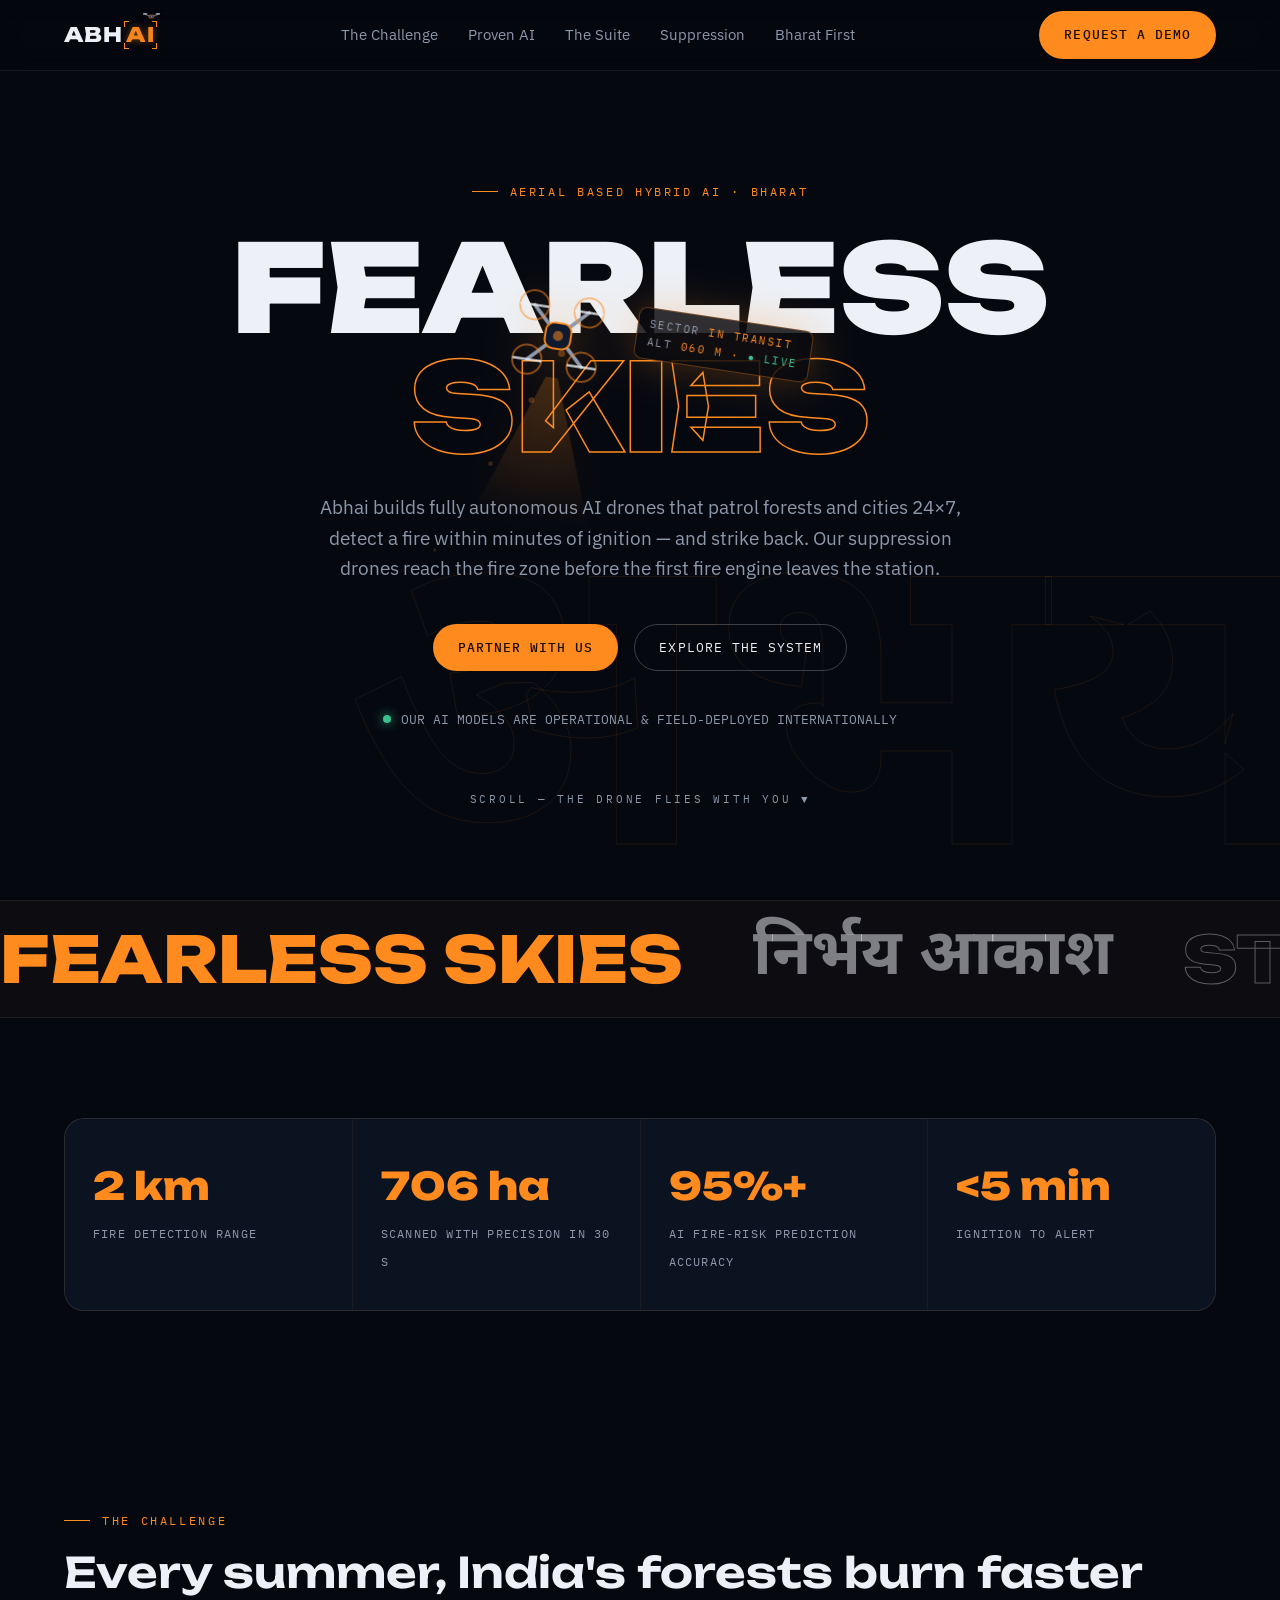
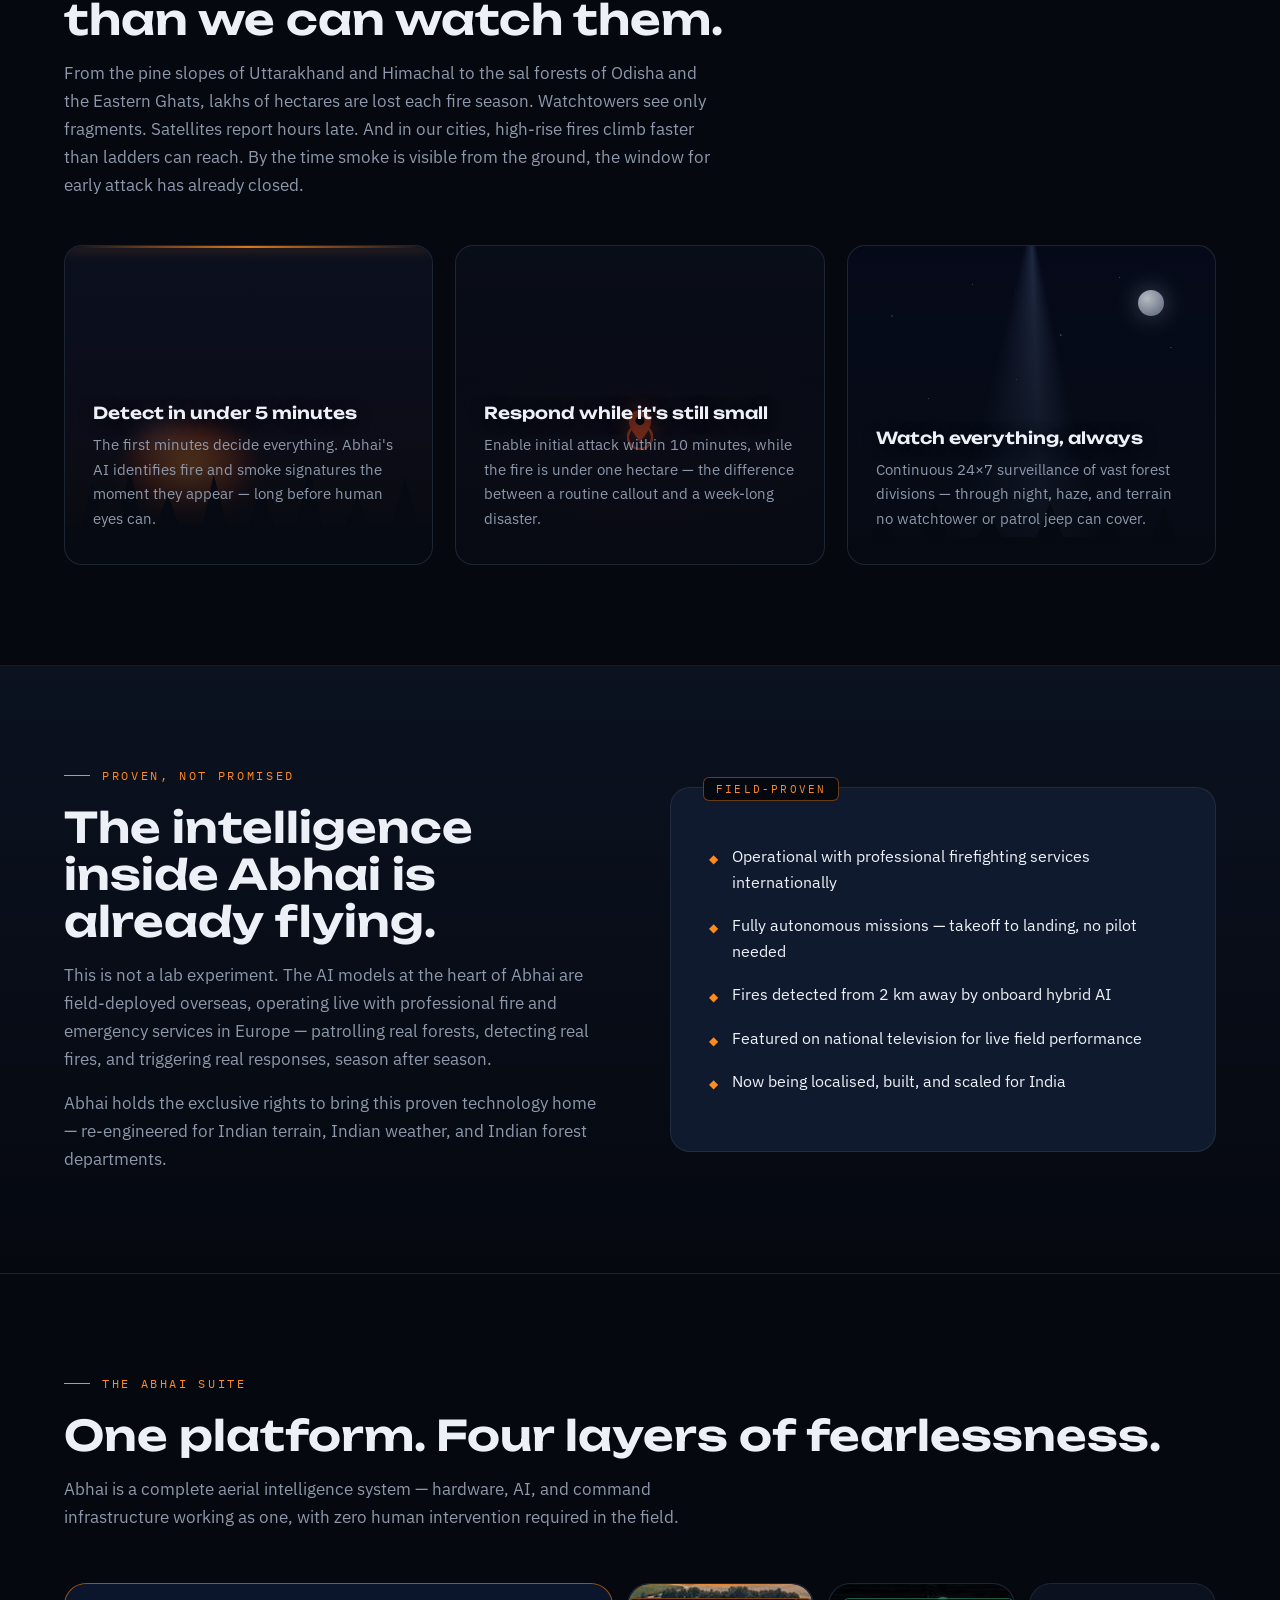
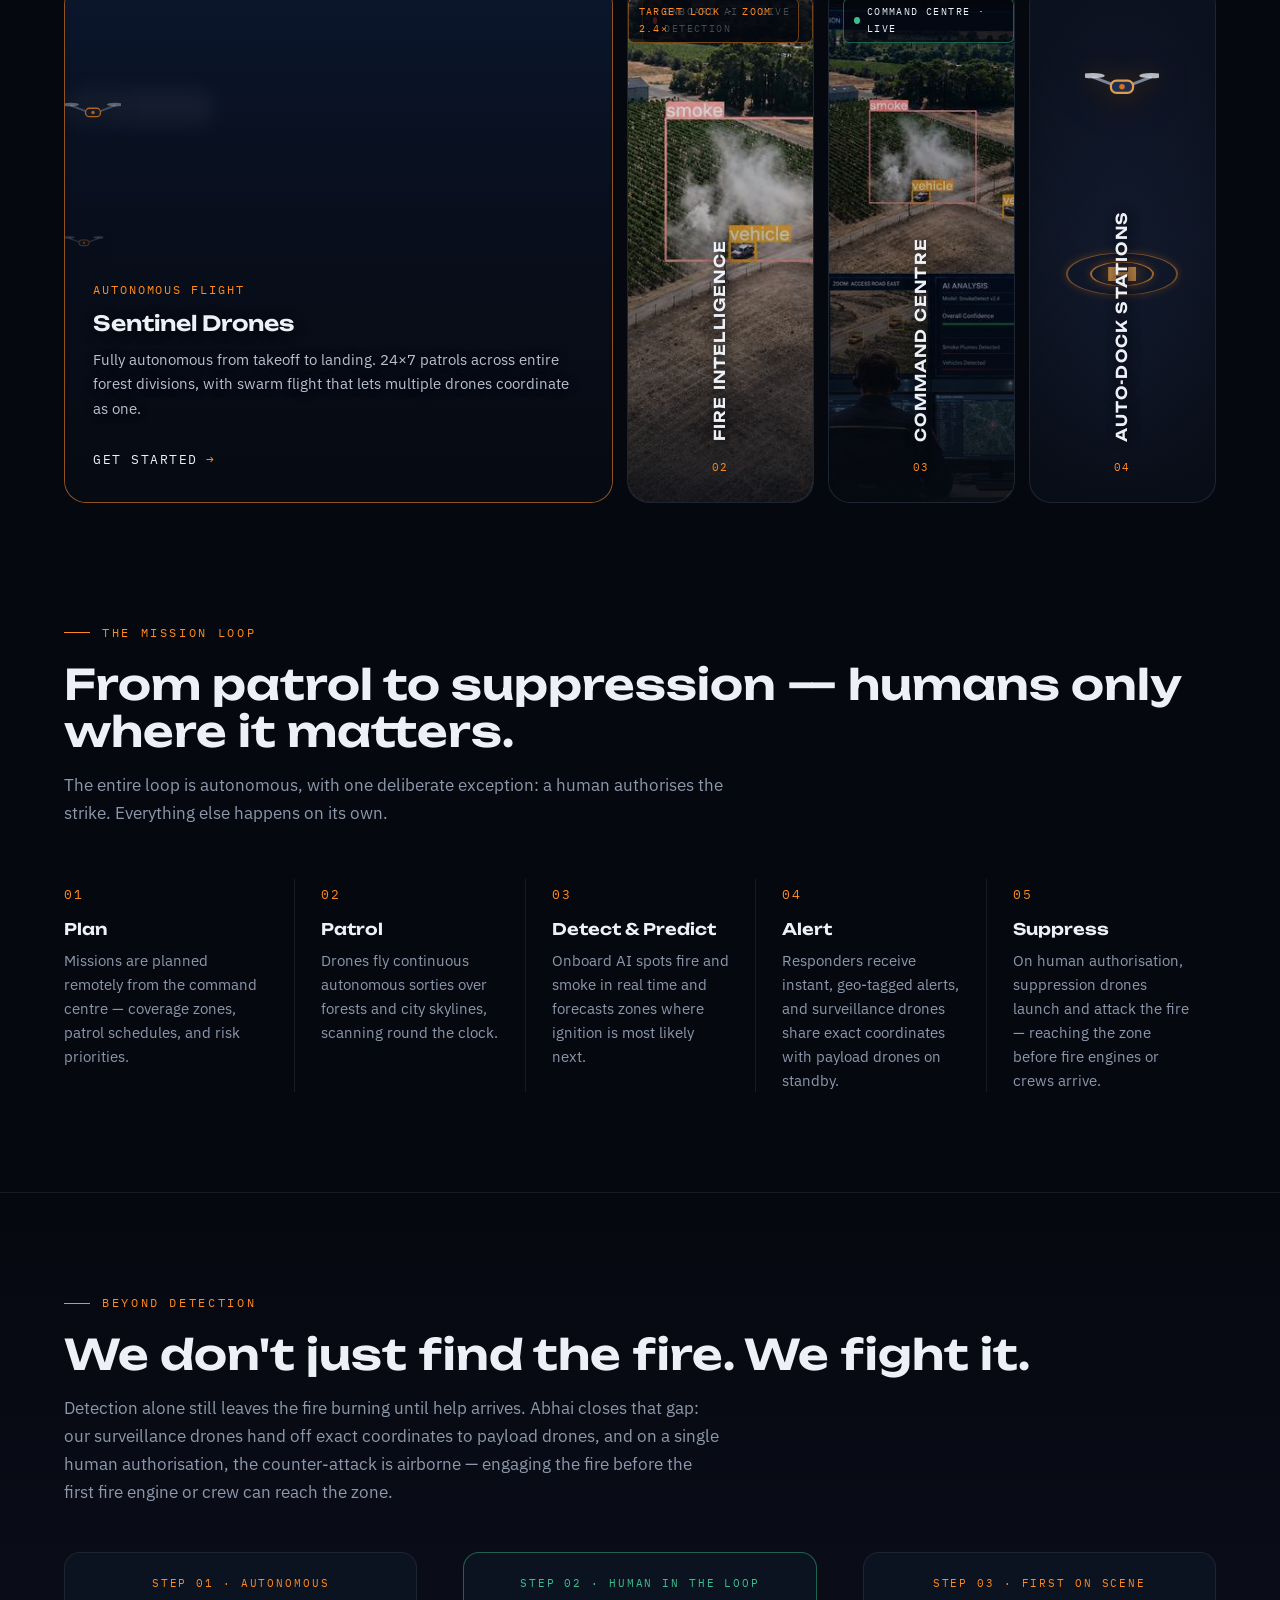
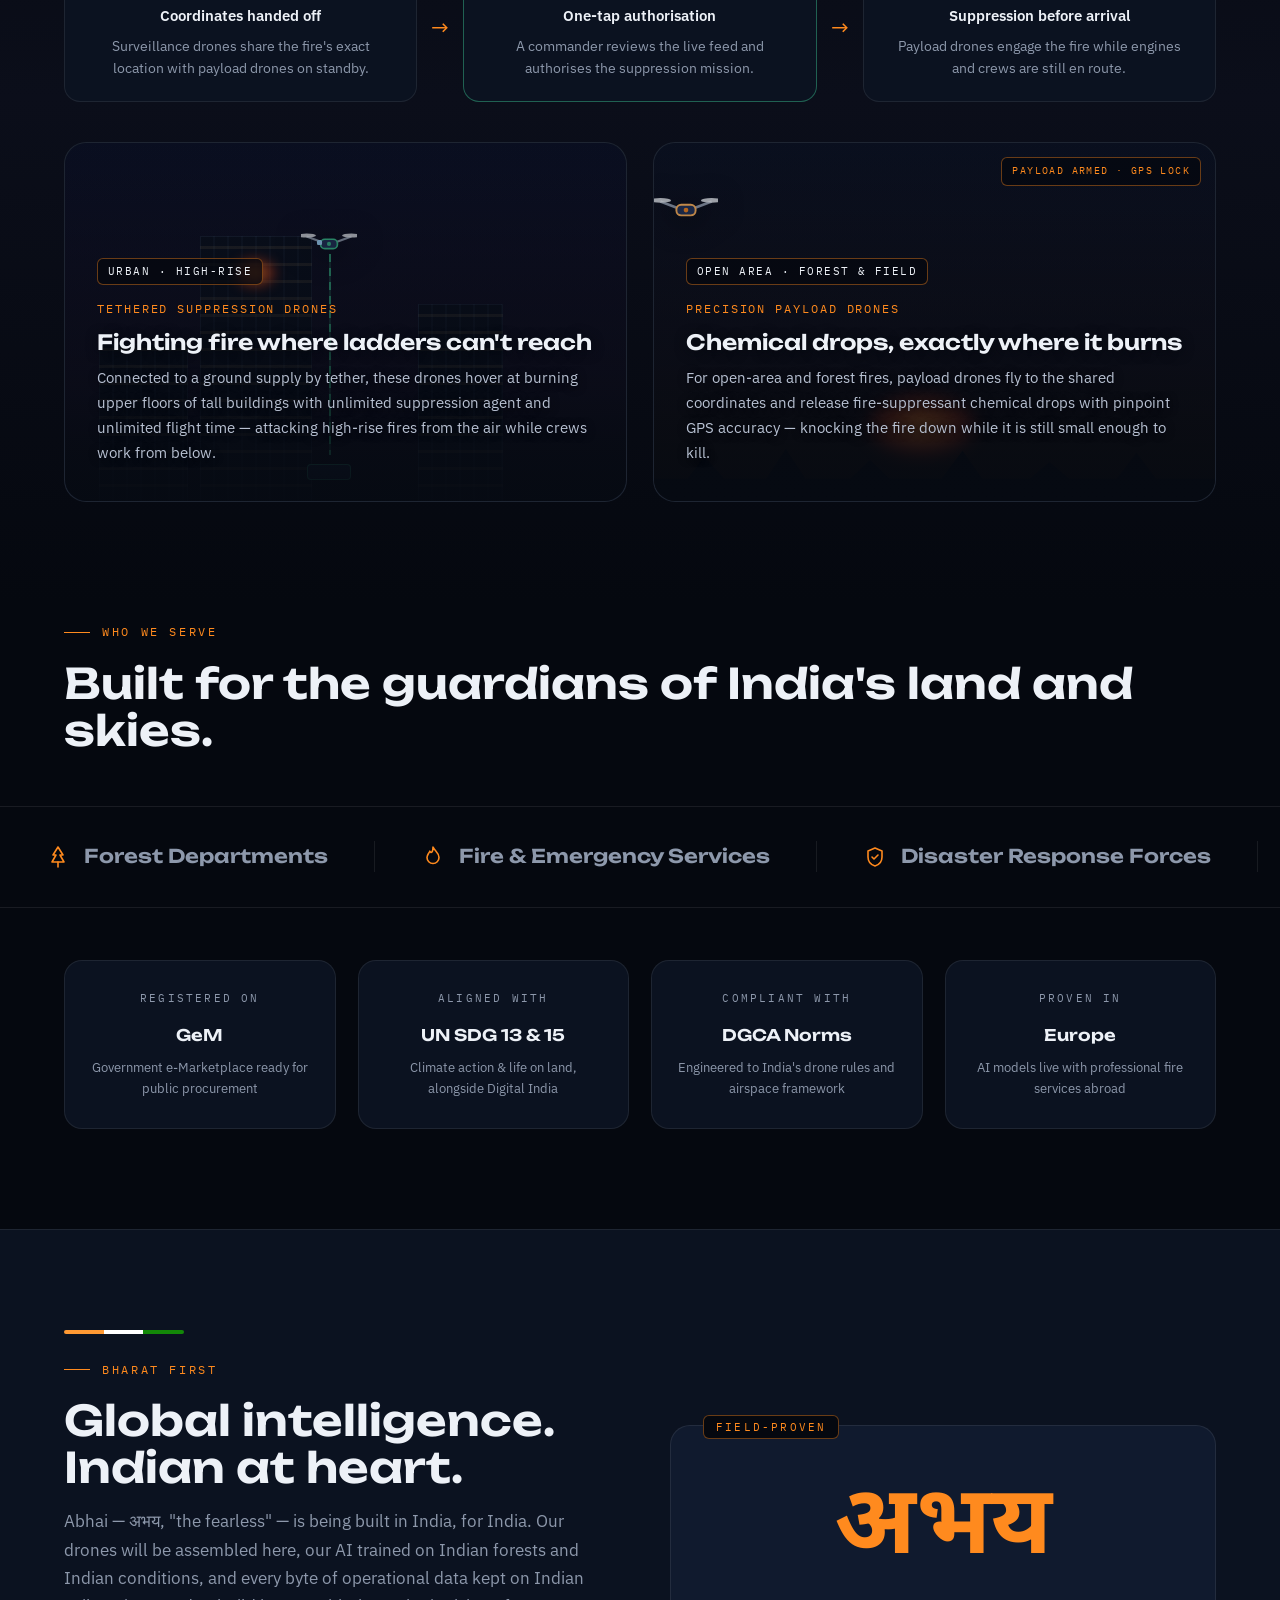
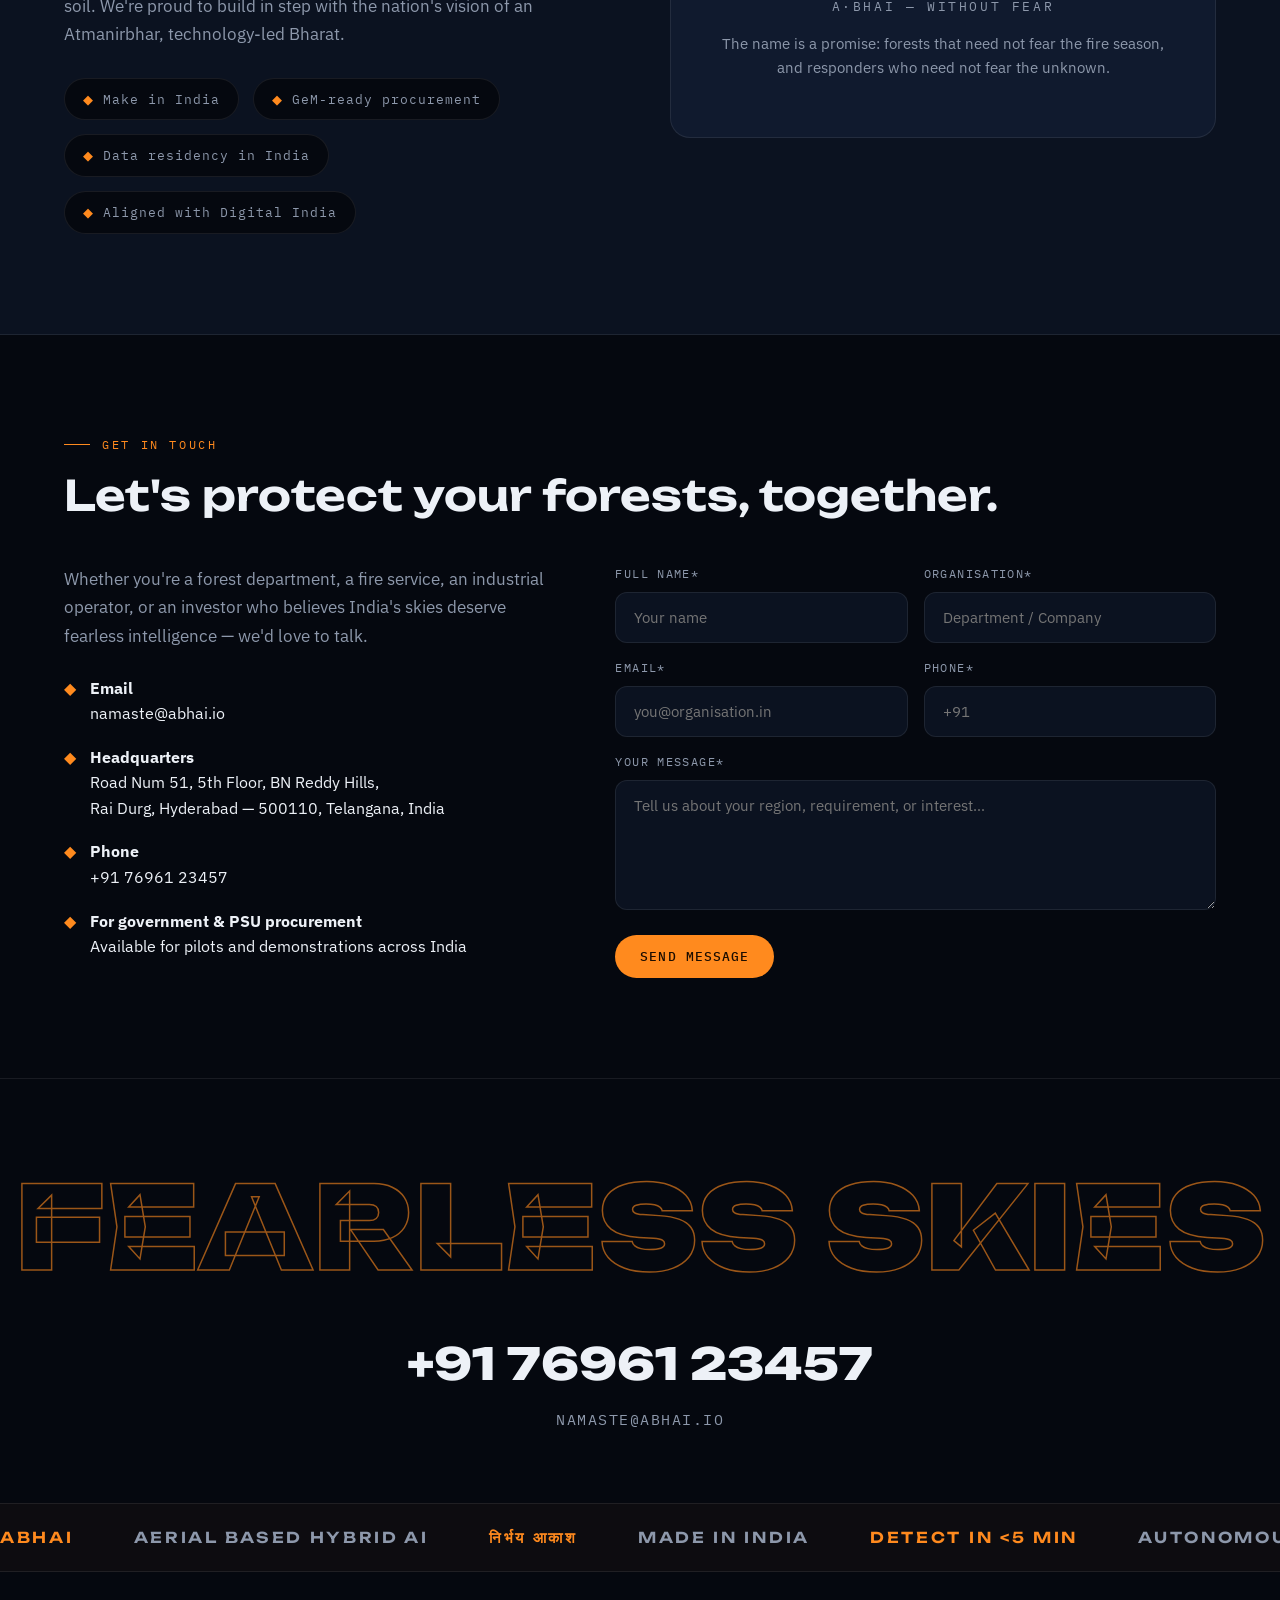
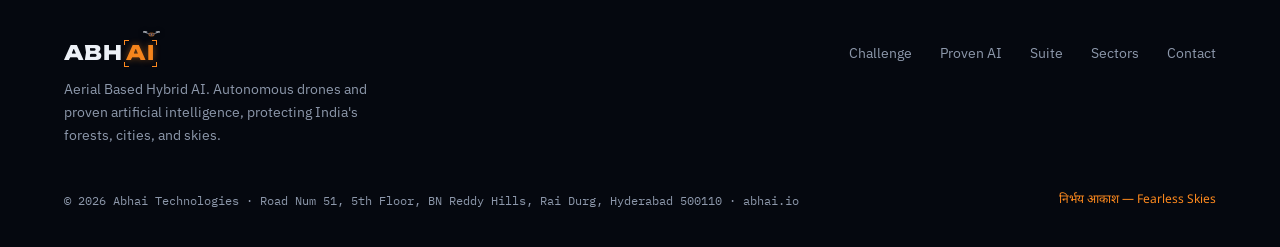
==== commit dd828b3d: "Add files via upload" ====
--- a/index.html
+++ b/index.html
@@ -62,9 +62,16 @@
 /* ============ NAV ============ */
 nav{position:fixed;top:0;left:0;right:0;z-index:50;backdrop-filter:blur(14px);background:rgba(5,8,15,.74);border-bottom:1px solid var(--line)}
 .nav-in{display:flex;align-items:center;justify-content:space-between;height:70px}
-.logo{display:flex;align-items:center;gap:12px;font-family:var(--disp);font-weight:800;font-size:19px;letter-spacing:.06em}
-.logo .mark{width:38px;height:38px;border-radius:10px;background:linear-gradient(140deg,var(--saffron),var(--ember));display:grid;place-items:center;font-family:var(--dev);font-weight:700;font-size:20px;color:#180a00}
-.logo span.ai{color:var(--saffron)}
+.logo{display:flex;align-items:center;gap:0;font-family:var(--disp);font-weight:800;font-size:20px;letter-spacing:.02em;line-height:1}
+.lai{position:relative;display:inline-block;color:rgba(255,138,30,.95);text-shadow:0 0 .35em rgba(255,138,30,.45);padding:.05em .10em;margin-left:.10em}
+.lai i{position:absolute;width:.26em;height:.26em;border:.055em solid var(--saffron);font-style:normal;animation:hudlock 2.6s ease-in-out infinite}
+.lai i.c1{top:-.13em;left:0;border-right:0;border-bottom:0}
+.lai i.c2{top:-.13em;right:-.04em;border-left:0;border-bottom:0}
+.lai i.c3{bottom:-.13em;left:0;border-right:0;border-top:0}
+.lai i.c4{bottom:-.13em;right:-.04em;border-left:0;border-top:0}
+@keyframes hudlock{0%,100%{opacity:1}50%{opacity:.35}}
+.ldr{position:absolute;top:-.60em;right:-.22em;width:.85em;animation:ldrhov 2.8s ease-in-out infinite;filter:drop-shadow(0 .08em .14em rgba(0,0,0,.6))}
+@keyframes ldrhov{50%{transform:translateY(-.14em)}}
 .nav-links{display:flex;gap:30px;font-size:14.5px;color:var(--muted)}
 .nav-links a:hover{color:var(--ash)}
 .btn{display:inline-flex;align-items:center;gap:9px;padding:12px 24px;border-radius:999px;font-family:var(--mono);font-size:13px;letter-spacing:.08em;text-transform:uppercase;border:1px solid transparent;cursor:pointer;transition:.25s}
@@ -126,20 +133,30 @@
 .check::before{content:"◆";color:var(--saffron);font-size:12px;margin-top:5px}
 @media(max-width:920px){.proven-grid{grid-template-columns:1fr}}
 
-/* ============ SUITE (AI-ERA Innovation Suite style) ============ */
-.suite{display:grid;grid-template-columns:repeat(2,1fr);gap:26px;margin-top:52px}
-.suite-card{position:relative;border-radius:22px;overflow:hidden;border:1px solid var(--line);min-height:320px;padding:36px 32px;display:flex;flex-direction:column;justify-content:flex-end;transition:.35s;background:var(--panel)}
-.suite-card::before{content:"";position:absolute;inset:0;background:radial-gradient(120% 90% at 80% 0%,var(--grad) 0%,transparent 60%);opacity:.55;transition:.35s}
-.suite-card:hover{transform:translateY(-6px);border-color:rgba(255,138,30,.5)}
-.suite-card:hover::before{opacity:.85}
-.suite-card .big-ic{position:absolute;top:26px;right:28px;font-size:44px;opacity:.9}
-.suite-card .tagline{font-family:var(--mono);font-size:12px;letter-spacing:.16em;text-transform:uppercase;color:var(--saffron);margin-bottom:12px}
-.suite-card h3{font-size:21px;margin-bottom:12px;position:relative;text-shadow:0 2px 12px rgba(5,8,15,.95)}
-.suite-card p{font-size:15px;color:#B8C1D2;position:relative;margin-bottom:22px;text-shadow:0 1px 8px rgba(5,8,15,.95)}
-.suite-card .go{font-family:var(--mono);font-size:12.5px;letter-spacing:.12em;text-transform:uppercase;color:var(--ash);display:inline-flex;align-items:center;gap:8px}
-.suite-card .go::after{content:"→";color:var(--saffron);transition:.25s}
-.suite-card:hover .go::after{transform:translateX(6px)}
-@media(max-width:820px){.suite{grid-template-columns:1fr}}
+/* ============ SUITE (expanding tabs) ============ */
+.suite-tabs{display:flex;gap:14px;margin-top:52px;height:520px}
+.stab{position:relative;overflow:hidden;border-radius:22px;border:1px solid var(--line);background:var(--panel);flex:1;min-width:0;cursor:pointer;transition:flex .65s cubic-bezier(.45,0,.2,1),border-color .3s;display:flex;flex-direction:column;justify-content:flex-end;padding:30px 28px}
+.stab.active{flex:3.8;border-color:rgba(255,138,30,.55);cursor:default}
+.stab .collapsed{position:absolute;inset:0;display:flex;flex-direction:column;align-items:center;justify-content:flex-end;padding:26px 0;gap:16px;transition:opacity .3s;z-index:2}
+.stab .collapsed b{writing-mode:vertical-rl;transform:rotate(180deg);font-family:var(--disp);font-size:15px;font-weight:600;letter-spacing:.08em;color:var(--ash);white-space:nowrap;text-shadow:0 2px 12px rgba(5,8,15,.95)}
+.stab .collapsed small{font-family:var(--mono);font-size:11px;color:var(--saffron);letter-spacing:.15em}
+.stab.active .collapsed{opacity:0;pointer-events:none}
+.stab .body{position:relative;z-index:1;opacity:0;transform:translateY(16px);transition:opacity .5s .2s,transform .5s .2s;min-width:300px}
+.stab.active .body{opacity:1;transform:none}
+.stab .tagline{font-family:var(--mono);font-size:12px;letter-spacing:.16em;text-transform:uppercase;color:var(--saffron);margin-bottom:12px}
+.stab h3{font-size:21px;margin-bottom:12px;text-shadow:0 2px 12px rgba(5,8,15,.95)}
+.stab .body p{font-size:15px;color:#B8C1D2;margin-bottom:22px;text-shadow:0 1px 8px rgba(5,8,15,.95);max-width:520px}
+.stab .go{font-family:var(--mono);font-size:12.5px;letter-spacing:.12em;text-transform:uppercase;color:var(--ash);display:inline-flex;align-items:center;gap:8px}
+.stab .go::after{content:"→";color:var(--saffron);transition:.25s}
+.stab .go:hover::after{transform:translateX(6px)}
+@media(max-width:860px){
+  .suite-tabs{flex-direction:column;height:auto}
+  .stab{flex:none;height:70px;transition:height .55s cubic-bezier(.45,0,.2,1),border-color .3s;padding:24px 22px}
+  .stab.active{flex:none;height:440px}
+  .stab .collapsed{flex-direction:row;justify-content:flex-start;align-items:center;padding:0 22px;gap:14px}
+  .stab .collapsed b{writing-mode:horizontal-tb;transform:none;font-size:15px}
+  .stab .body{min-width:0}
+}
 
 /* ============ MISSION LOOP ============ */
 .loop{display:grid;grid-template-columns:repeat(5,1fr);gap:0;margin-top:52px;counter-reset:step}
@@ -255,10 +272,10 @@
 .puff{position:absolute;left:40%;bottom:16%;width:60px;height:60px;border-radius:50%;background:rgba(200,210,225,.22);filter:blur(12px);opacity:0;animation:puffup 6s ease-out infinite}
 @keyframes puffup{0%,60%{opacity:0;transform:scale(.4)}66%{opacity:.8}88%{opacity:0;transform:scale(1.7) translateY(-24px)}100%{opacity:0}}
 .droptag{position:absolute;top:14px;right:14px;font-family:var(--mono);font-size:10px;letter-spacing:.14em;color:var(--saffron);background:rgba(5,8,15,.72);border:1px solid rgba(255,138,30,.4);border-radius:6px;padding:5px 10px;z-index:1}
-.card,.suite-card{position:relative;overflow:hidden}
+.card{position:relative;overflow:hidden}
 .scene{position:absolute;inset:0;z-index:0;pointer-events:none;border-radius:inherit;overflow:hidden}
 .scene::after{content:"";position:absolute;inset:0;background:linear-gradient(180deg,rgba(5,8,15,.10) 0%,rgba(5,8,15,.45) 42%,rgba(6,10,18,.94) 100%)}
-.card>*:not(.scene),.suite-card>*:not(.scene){position:relative;z-index:1}
+.card>*:not(.scene){position:relative;z-index:1}
 .cards3 .card{min-height:320px;display:flex;flex-direction:column;justify-content:flex-end}
 .cards3 .card h3{text-shadow:0 2px 14px rgba(5,8,15,.9)}
 .treeline{position:absolute;left:0;right:0;bottom:0;height:44%;width:100%}
@@ -394,7 +411,7 @@
 
 <nav>
   <div class="wrap nav-in">
-    <a class="logo" href="#top"><span class="mark">अ</span>ABH<span class="ai">AI</span></a>
+    <a class="logo" href="#top">ABH<span class="lai">AI<i class="c1"></i><i class="c2"></i><i class="c3"></i><i class="c4"></i><svg class="ldr" viewBox="0 0 60 24" aria-hidden="true"><line x1="6" y1="8" x2="22" y2="14" stroke="#8D98AB" stroke-width="2.6"/><line x1="54" y1="8" x2="38" y2="14" stroke="#8D98AB" stroke-width="2.6"/><ellipse cx="6" cy="7" rx="10" ry="2.2" fill="rgba(237,241,247,.9)"/><ellipse cx="54" cy="7" rx="10" ry="2.2" fill="rgba(237,241,247,.9)"/><rect x="21" y="11" width="18" height="10" rx="4.5" fill="#22335A" stroke="#FF8A1E" stroke-width="2"/><circle cx="30" cy="16" r="2.4" fill="#FF8A1E"><animate attributeName="opacity" values="1;.25;1" dur="1.1s" repeatCount="indefinite"/></circle></svg></span></a>
     <div class="nav-links">
       <a href="#challenge">The Challenge</a>
       <a href="#proven">Proven AI</a>
@@ -505,19 +522,22 @@
     <div class="eyebrow reveal">The Abhai Suite</div>
     <h2 class="reveal">One platform. Four layers of fearlessness.</h2>
     <p class="sub reveal">Abhai is a complete aerial intelligence system — hardware, AI, and command infrastructure working as one, with zero human intervention required in the field.</p>
-    <div class="suite">
-      <a class="suite-card reveal" href="#contact" style="--grad:rgba(255,138,30,.35)">
+    <div class="suite-tabs reveal">
+      <div class="stab active">
         <div class="scene sc-drones">
           <div class="cloud" style="top:20%"></div>
           <svg class="fly" style="top:22%" viewBox="0 0 60 24"><line x1="6" y1="8" x2="22" y2="14" stroke="#5A6B85" stroke-width="2"/><line x1="54" y1="8" x2="38" y2="14" stroke="#5A6B85" stroke-width="2"/><ellipse cx="6" cy="7" rx="9" ry="2" fill="rgba(237,241,247,.5)"/><ellipse cx="54" cy="7" rx="9" ry="2" fill="rgba(237,241,247,.5)"/><rect x="22" y="11" width="16" height="9" rx="4" fill="#16233C" stroke="#FF8A1E" stroke-width="1.4"/><circle cx="30" cy="15.5" r="1.8" fill="#FF8A1E"/></svg>
           <svg class="fly f2" style="top:48%" viewBox="0 0 60 24"><line x1="6" y1="8" x2="22" y2="14" stroke="#5A6B85" stroke-width="2"/><line x1="54" y1="8" x2="38" y2="14" stroke="#5A6B85" stroke-width="2"/><ellipse cx="6" cy="7" rx="9" ry="2" fill="rgba(237,241,247,.5)"/><ellipse cx="54" cy="7" rx="9" ry="2" fill="rgba(237,241,247,.5)"/><rect x="22" y="11" width="16" height="9" rx="4" fill="#16233C" stroke="#FF8A1E" stroke-width="1.4"/><circle cx="30" cy="15.5" r="1.8" fill="#FF8A1E"/></svg>
         </div>
-        <div class="tagline">Autonomous flight</div>
-        <h3>Sentinel Drones</h3>
-        <p>Fully autonomous from takeoff to landing. 24×7 patrols across entire forest divisions, with swarm flight that lets multiple drones coordinate as one.</p>
-        <span class="go">Get started</span>
-      </a>
-      <a class="suite-card reveal" href="#contact" style="--grad:rgba(255,90,42,.35)">
+        <div class="collapsed"><b>SENTINEL DRONES</b><small>01</small></div>
+        <div class="body">
+          <div class="tagline">Autonomous flight</div>
+          <h3>Sentinel Drones</h3>
+          <p>Fully autonomous from takeoff to landing. 24×7 patrols across entire forest divisions, with swarm flight that lets multiple drones coordinate as one.</p>
+          <a class="go" href="#contact">Get started</a>
+        </div>
+      </div>
+      <div class="stab">
         <div class="scene sc-vision">
           <img src="[data-uri]" alt="Onboard AI detecting multiple smoke plumes and vehicles from a drone camera">
           <div class="vscan"></div>
@@ -525,33 +545,42 @@
           <div class="zoomtag">TARGET LOCK · ZOOM 2.4×</div>
           <div class="corner tr"></div><div class="corner br"></div>
         </div>
-        <div class="tagline">Hybrid AI vision</div>
-        <h3>Fire Intelligence</h3>
-        <p>Onboard AI detects fire and smoke signatures in real time and predicts high-risk zones before ignition — decoding every landscape as it flies.</p>
-        <span class="go">Get started</span>
-      </a>
-      <a class="suite-card reveal" href="#contact" style="--grad:rgba(58,192,143,.3)">
+        <div class="collapsed"><b>FIRE INTELLIGENCE</b><small>02</small></div>
+        <div class="body">
+          <div class="tagline">Hybrid AI vision</div>
+          <h3>Fire Intelligence</h3>
+          <p>Onboard AI detects fire and smoke signatures in real time and predicts high-risk zones before ignition — decoding every landscape as it flies.</p>
+          <a class="go" href="#contact">Get started</a>
+        </div>
+      </div>
+      <div class="stab">
         <div class="scene sc-cc">
           <img src="[data-uri]" alt="Abhai command centre with live wildfire monitoring dashboard and operators">
           <div class="cctag"><i></i>COMMAND CENTRE · LIVE</div>
         </div>
-        <div class="tagline">Mission control</div>
-        <h3>Command Centre</h3>
-        <p>Plan, monitor, and command missions from anywhere in India. Remote flight-path planning and automated alert response across multiple sites.</p>
-        <span class="go">Get started</span>
-      </a>
-      <a class="suite-card reveal" href="#contact" style="--grad:rgba(141,152,171,.3)">
+        <div class="collapsed"><b>COMMAND CENTRE</b><small>03</small></div>
+        <div class="body">
+          <div class="tagline">Mission control</div>
+          <h3>Command Centre</h3>
+          <p>Plan, monitor, and command missions from anywhere in India. Remote flight-path planning and automated alert response across multiple sites.</p>
+          <a class="go" href="#contact">Get started</a>
+        </div>
+      </div>
+      <div class="stab">
         <div class="scene sc-dock">
           <div class="padring p1"></div><div class="padring p2"></div>
           <div class="padH">H</div>
           <svg class="lander" viewBox="0 0 60 24"><line x1="6" y1="8" x2="22" y2="14" stroke="#8D98AB" stroke-width="2.4"/><line x1="54" y1="8" x2="38" y2="14" stroke="#8D98AB" stroke-width="2.4"/><ellipse cx="6" cy="7" rx="10" ry="2.2" fill="rgba(237,241,247,.85)"/><ellipse cx="54" cy="7" rx="10" ry="2.2" fill="rgba(237,241,247,.85)"/><rect x="21" y="11" width="18" height="10" rx="4.5" fill="#22335A" stroke="#FFB35C" stroke-width="1.8"/><circle cx="30" cy="16" r="2.2" fill="#FF8A1E"><animate attributeName="opacity" values="1;.3;1" dur="1.2s" repeatCount="indefinite"/></circle></svg>
         </div>
-        <div class="tagline">Zero-touch ops</div>
-        <h3>Auto-Dock Stations</h3>
-        <p>Drones land, recharge, and relaunch entirely on their own. No field personnel required — the fleet stays mission-ready, day and night.</p>
-        <span class="go">Get started</span>
-      </a>
-    </div>
+        <div class="collapsed"><b>AUTO-DOCK STATIONS</b><small>04</small></div>
+        <div class="body">
+          <div class="tagline">Zero-touch ops</div>
+          <h3>Auto-Dock Stations</h3>
+          <p>Drones land, recharge, and relaunch entirely on their own. No field personnel required — the fleet stays mission-ready, day and night.</p>
+          <a class="go" href="#contact">Get started</a>
+        </div>
+      </div>
+    </div></div>
   </div>
 </section>
 
@@ -769,7 +798,7 @@
   <div class="wrap">
     <div class="f-grid">
       <div>
-        <a class="logo" href="#top"><span class="mark">अ</span>ABH<span class="ai">AI</span></a>
+        <a class="logo" href="#top">ABH<span class="lai">AI<i class="c1"></i><i class="c2"></i><i class="c3"></i><i class="c4"></i><svg class="ldr" viewBox="0 0 60 24" aria-hidden="true"><line x1="6" y1="8" x2="22" y2="14" stroke="#8D98AB" stroke-width="2.6"/><line x1="54" y1="8" x2="38" y2="14" stroke="#8D98AB" stroke-width="2.6"/><ellipse cx="6" cy="7" rx="10" ry="2.2" fill="rgba(237,241,247,.9)"/><ellipse cx="54" cy="7" rx="10" ry="2.2" fill="rgba(237,241,247,.9)"/><rect x="21" y="11" width="18" height="10" rx="4.5" fill="#22335A" stroke="#FF8A1E" stroke-width="2"/><circle cx="30" cy="16" r="2.4" fill="#FF8A1E"><animate attributeName="opacity" values="1;.25;1" dur="1.1s" repeatCount="indefinite"/></circle></svg></span></a>
         <p style="color:var(--muted);font-size:14px;margin-top:14px;max-width:320px">Aerial Based Hybrid AI. Autonomous drones and proven artificial intelligence, protecting India's forests, cities, and skies.</p>
       </div>
       <div class="f-links">
@@ -801,6 +830,14 @@
   requestAnimationFrame(tick);so.unobserve(el);
 })},{threshold:.5});
 document.querySelectorAll('[data-count]').forEach(el=>so.observe(el));
+
+/* ---------- Suite expanding tabs ---------- */
+const stabs=[...document.querySelectorAll('.stab')];
+function setTab(t){stabs.forEach(x=>x.classList.toggle('active',x===t))}
+stabs.forEach(t=>{
+  t.addEventListener('mouseenter',()=>{if(matchMedia('(hover:hover)').matches)setTab(t)});
+  t.addEventListener('click',()=>setTab(t));
+});
 
 /* ---------- Contact form (FormSubmit — sends to your inbox) ---------- */
 const FORM_EMAIL='namaste@abhai.io'; // ← change to your receiving email if different
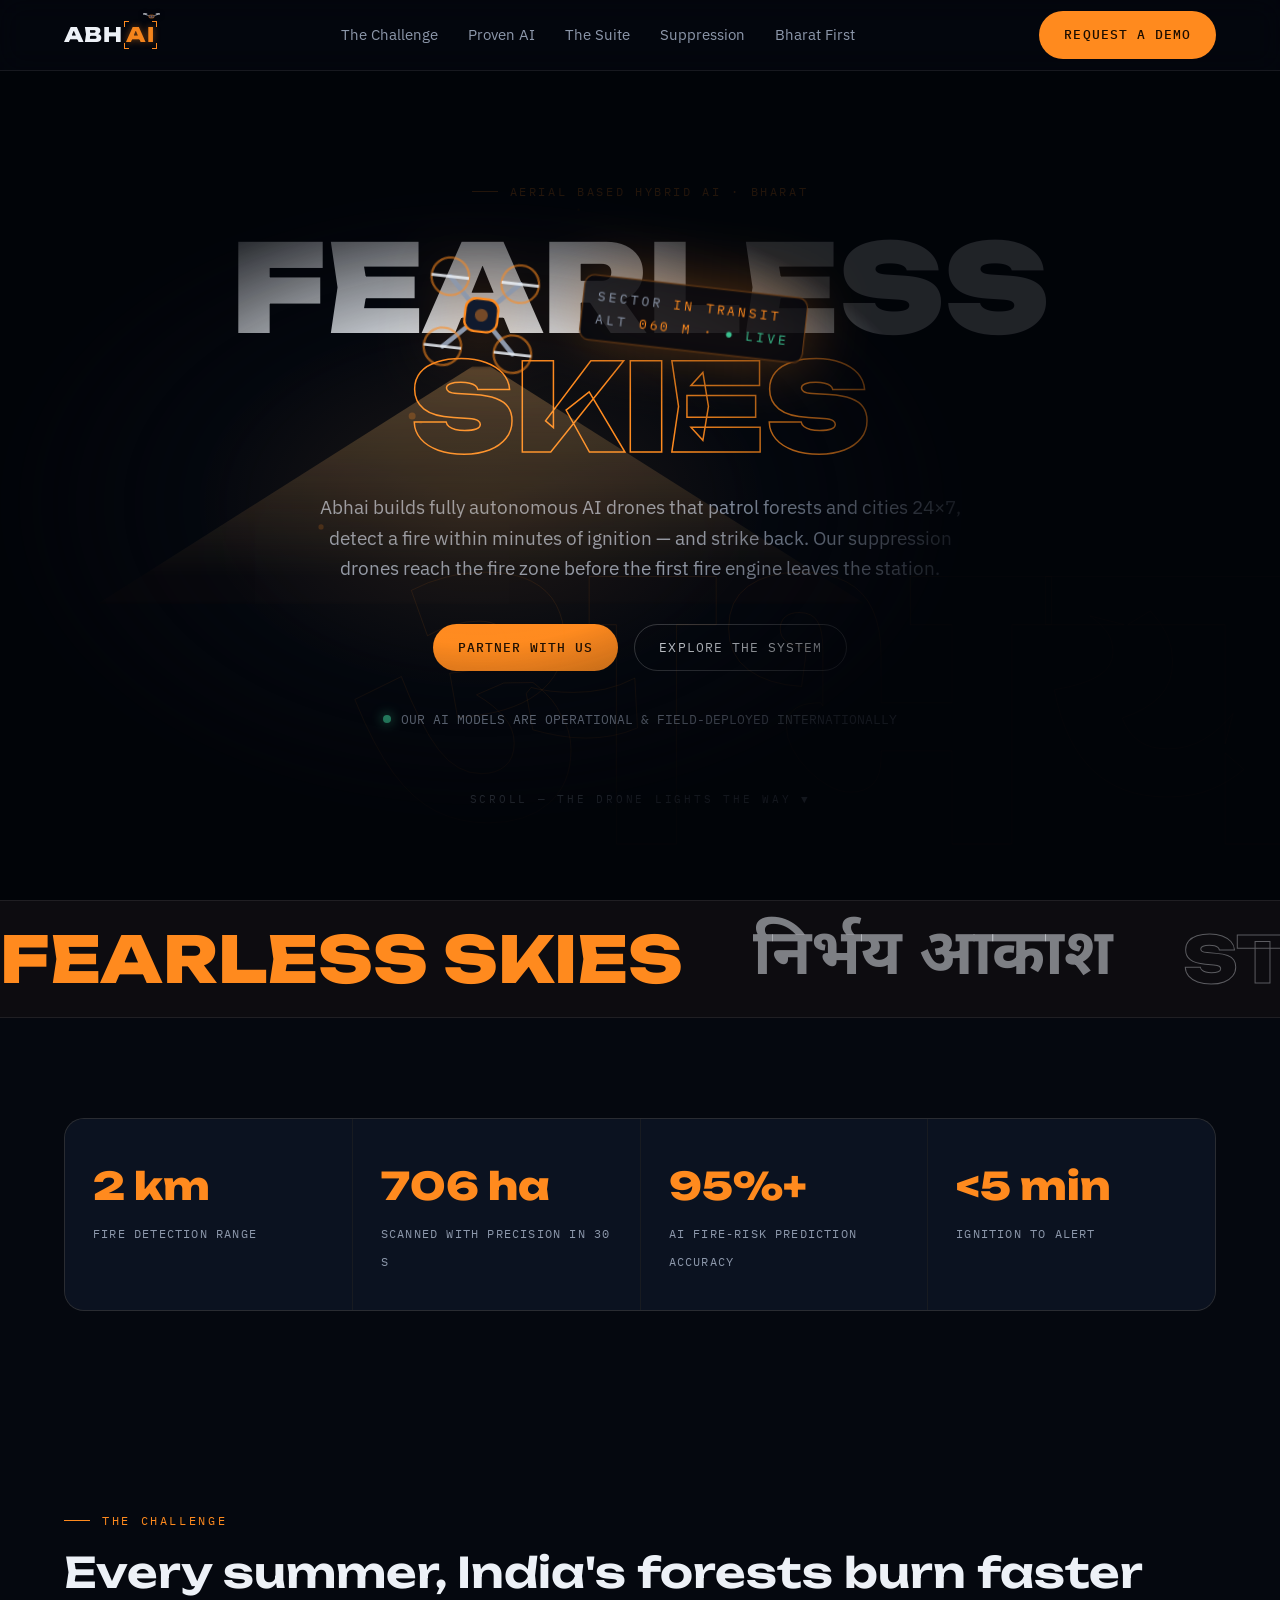
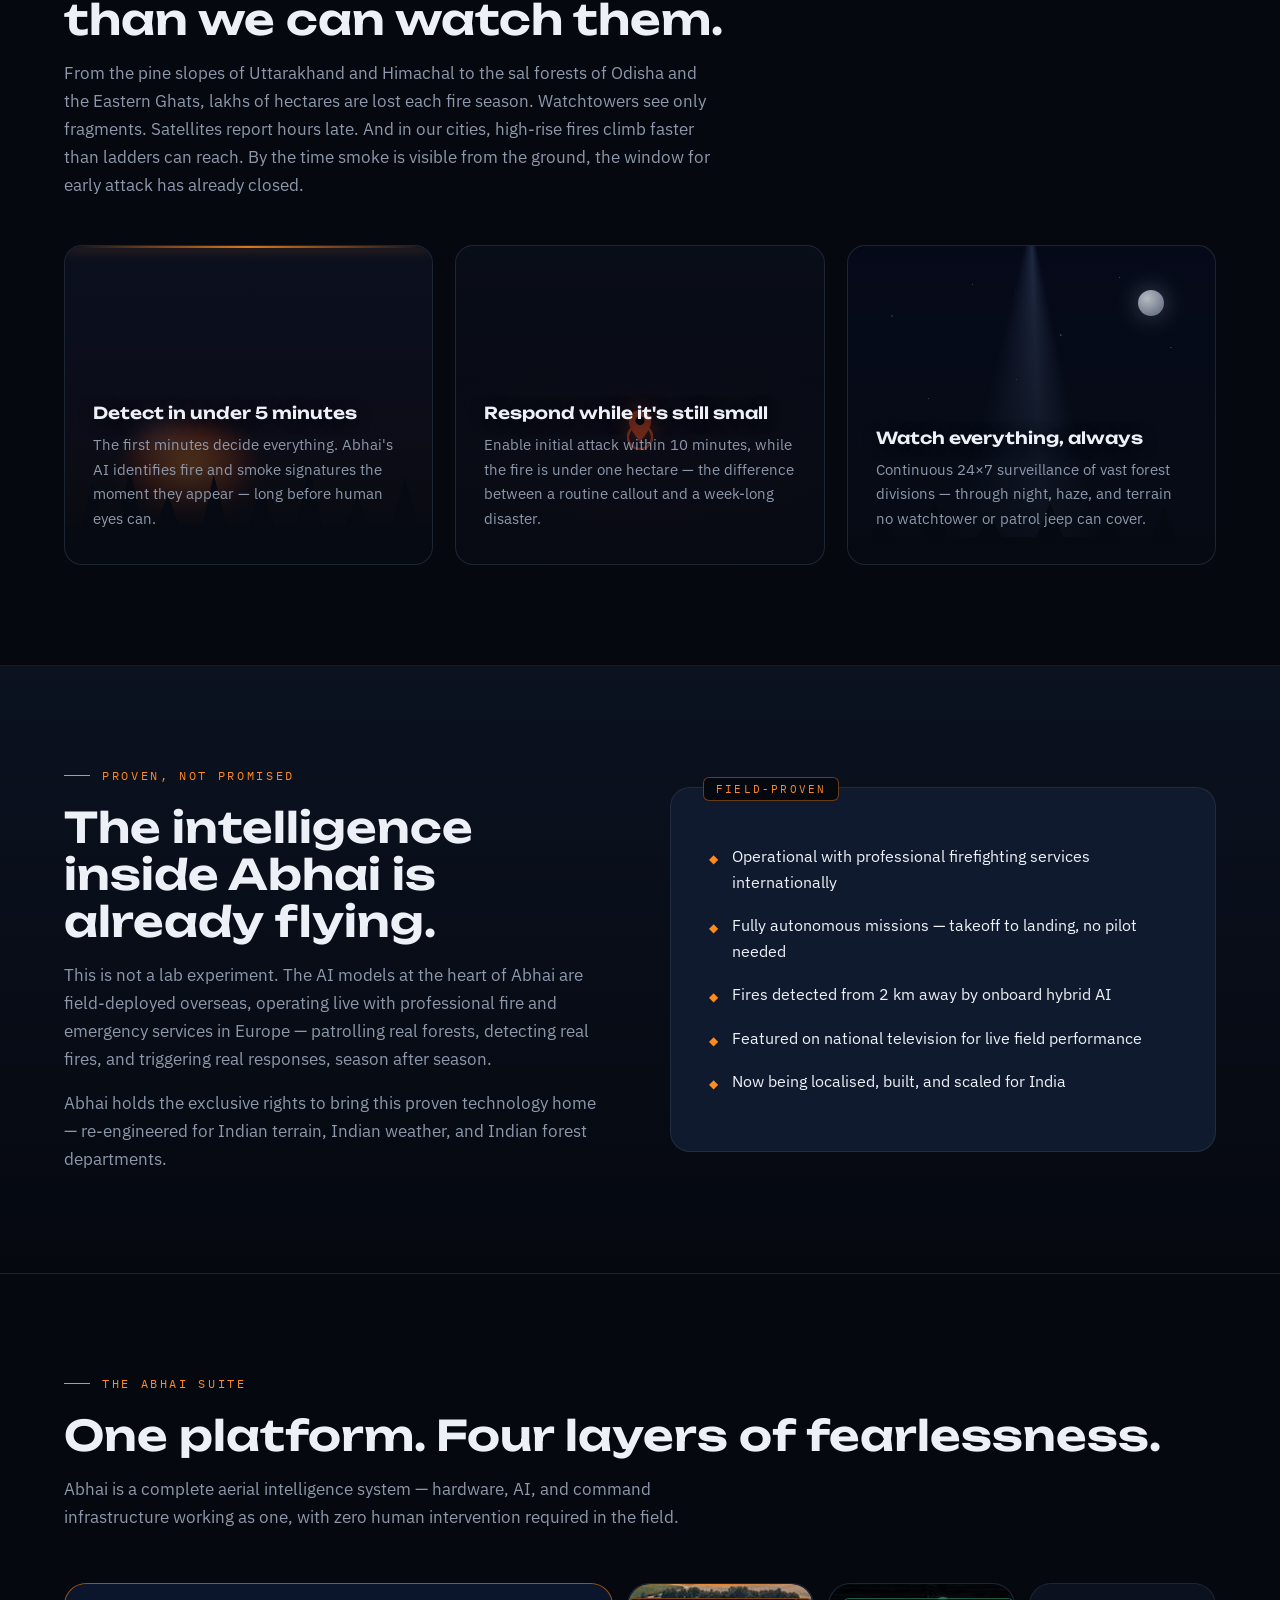
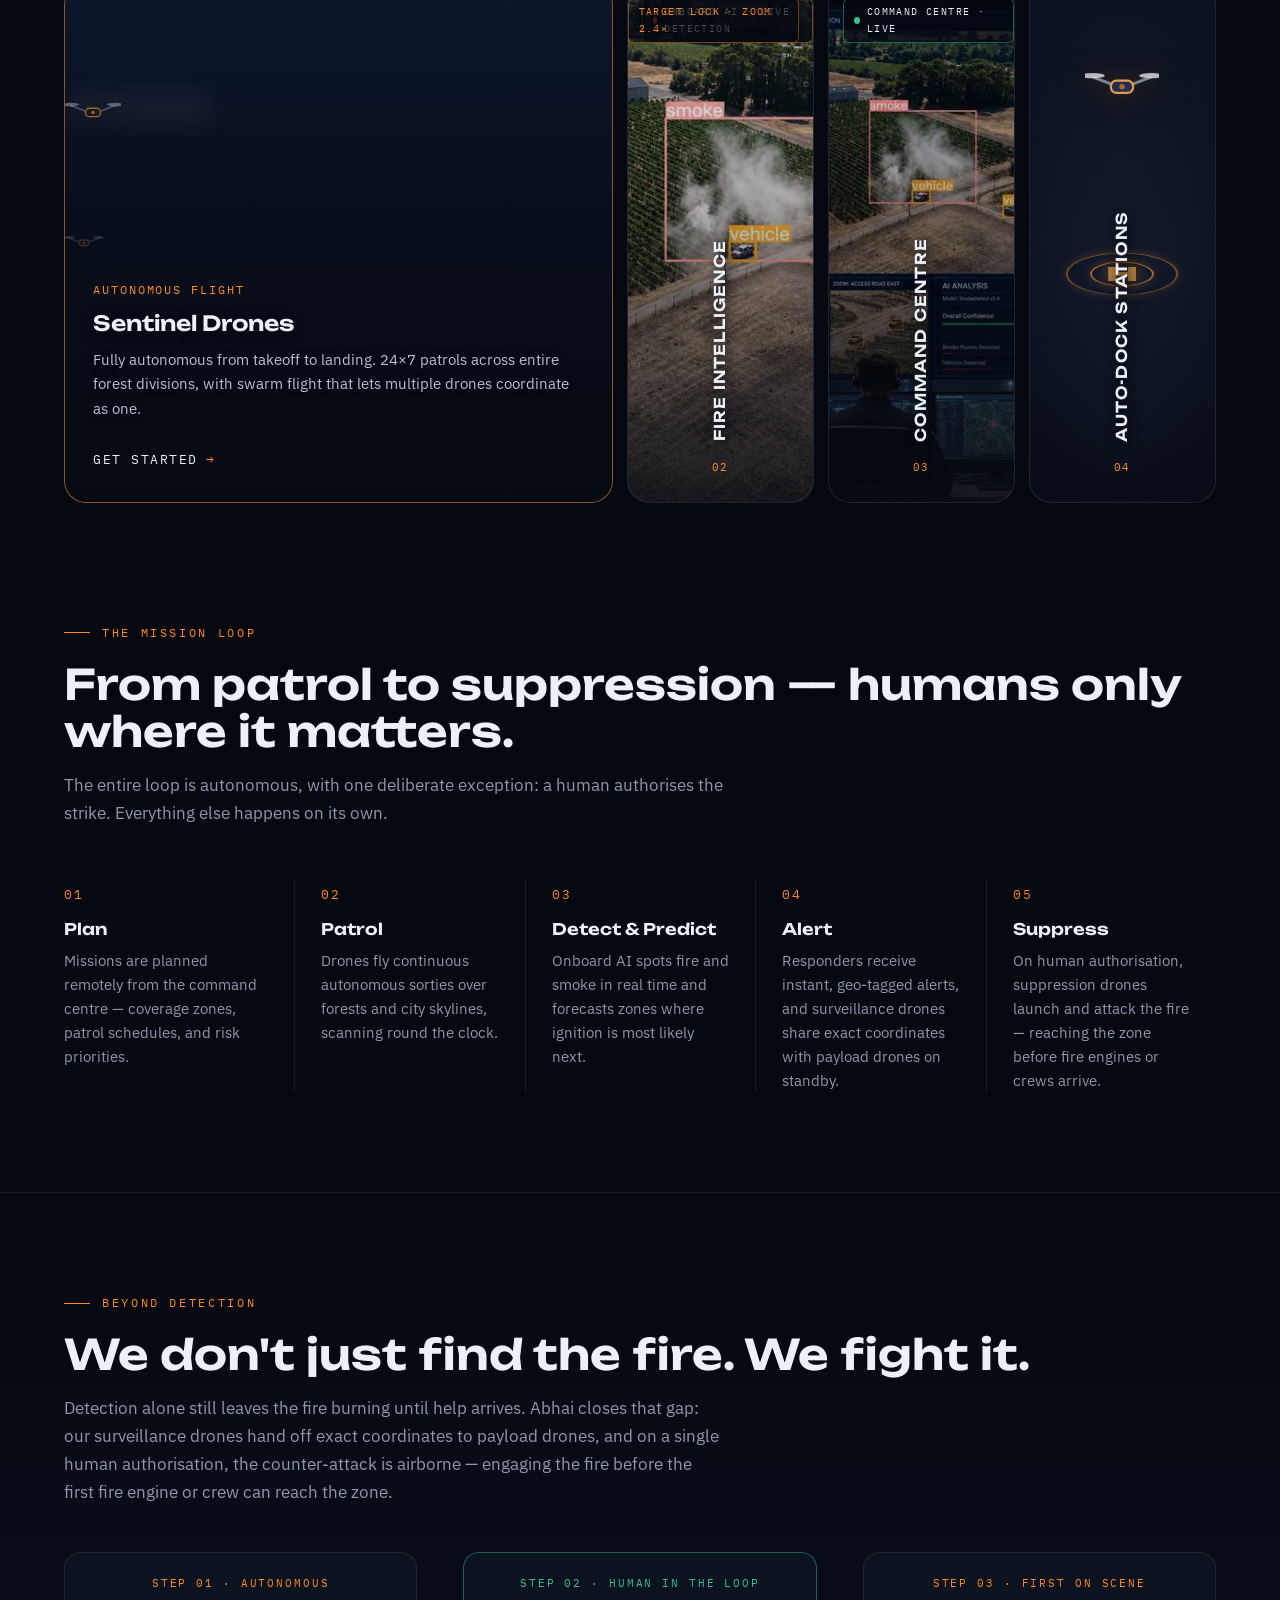
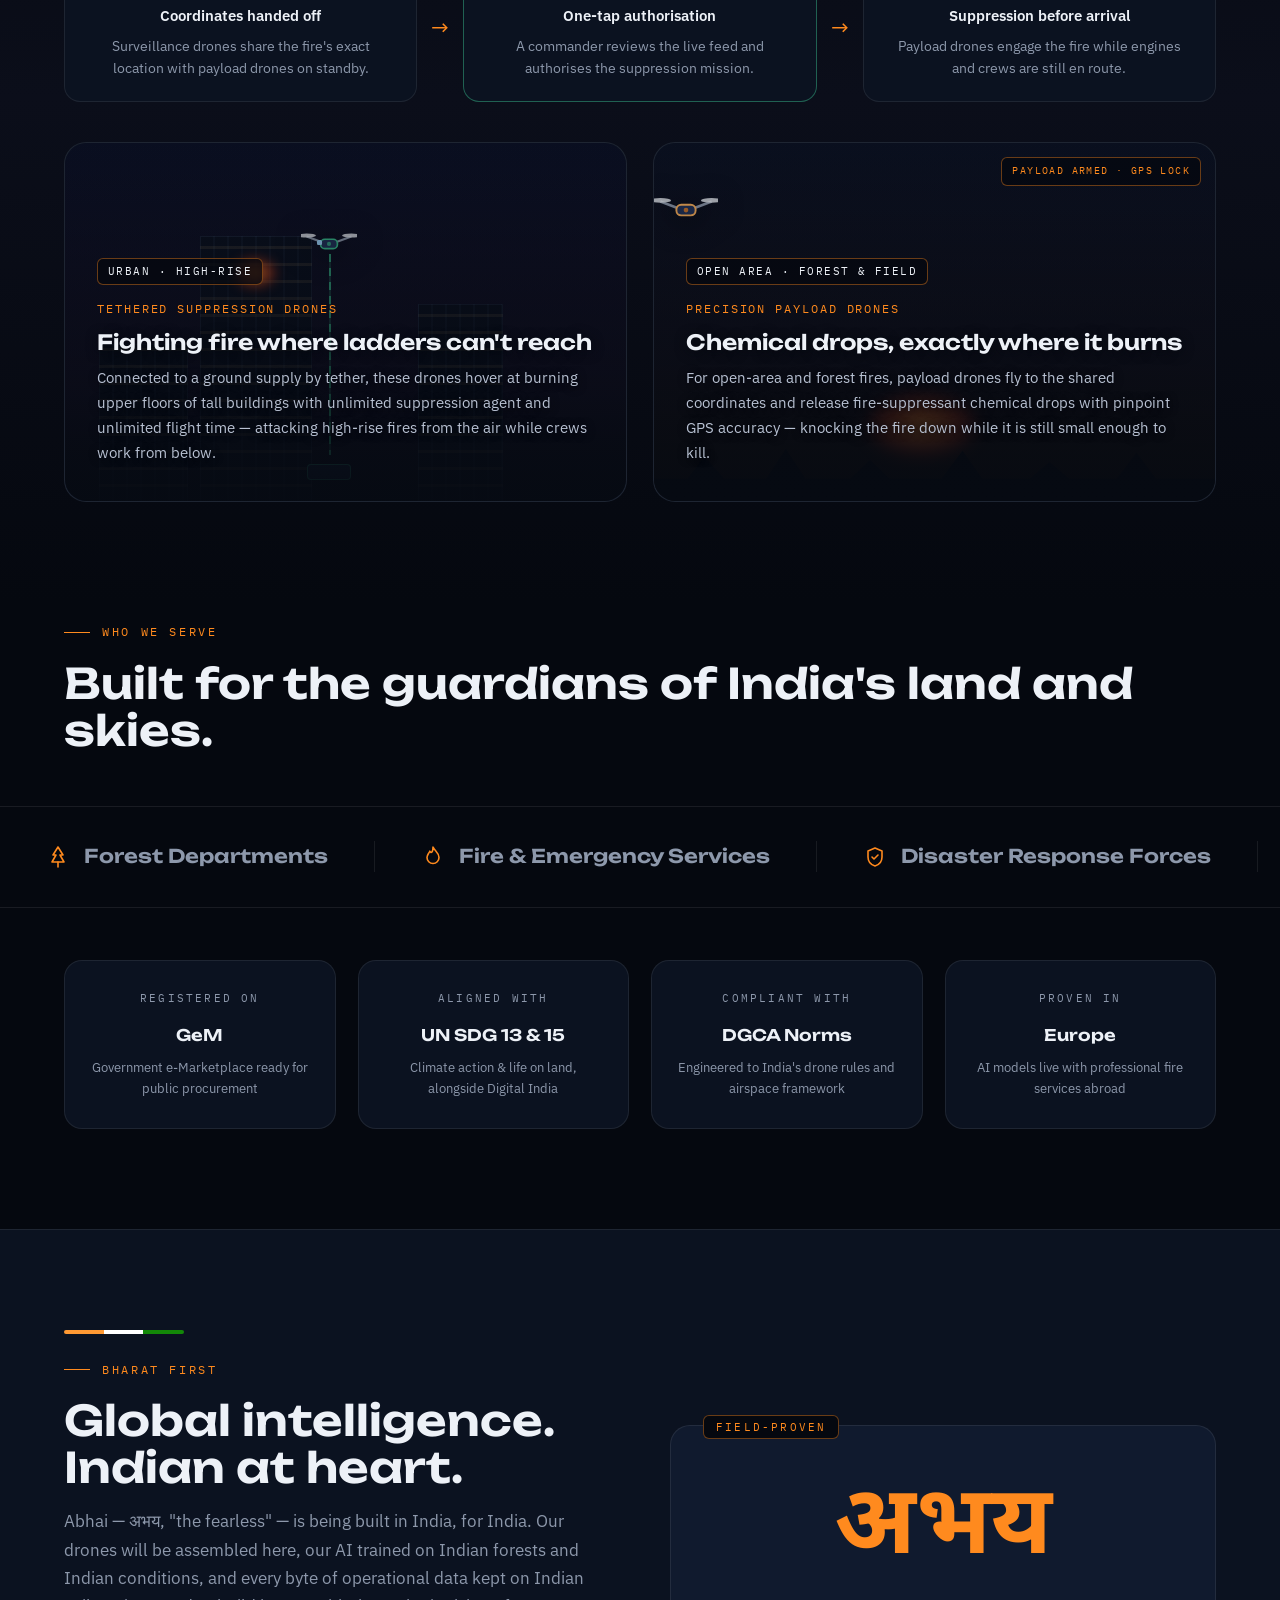
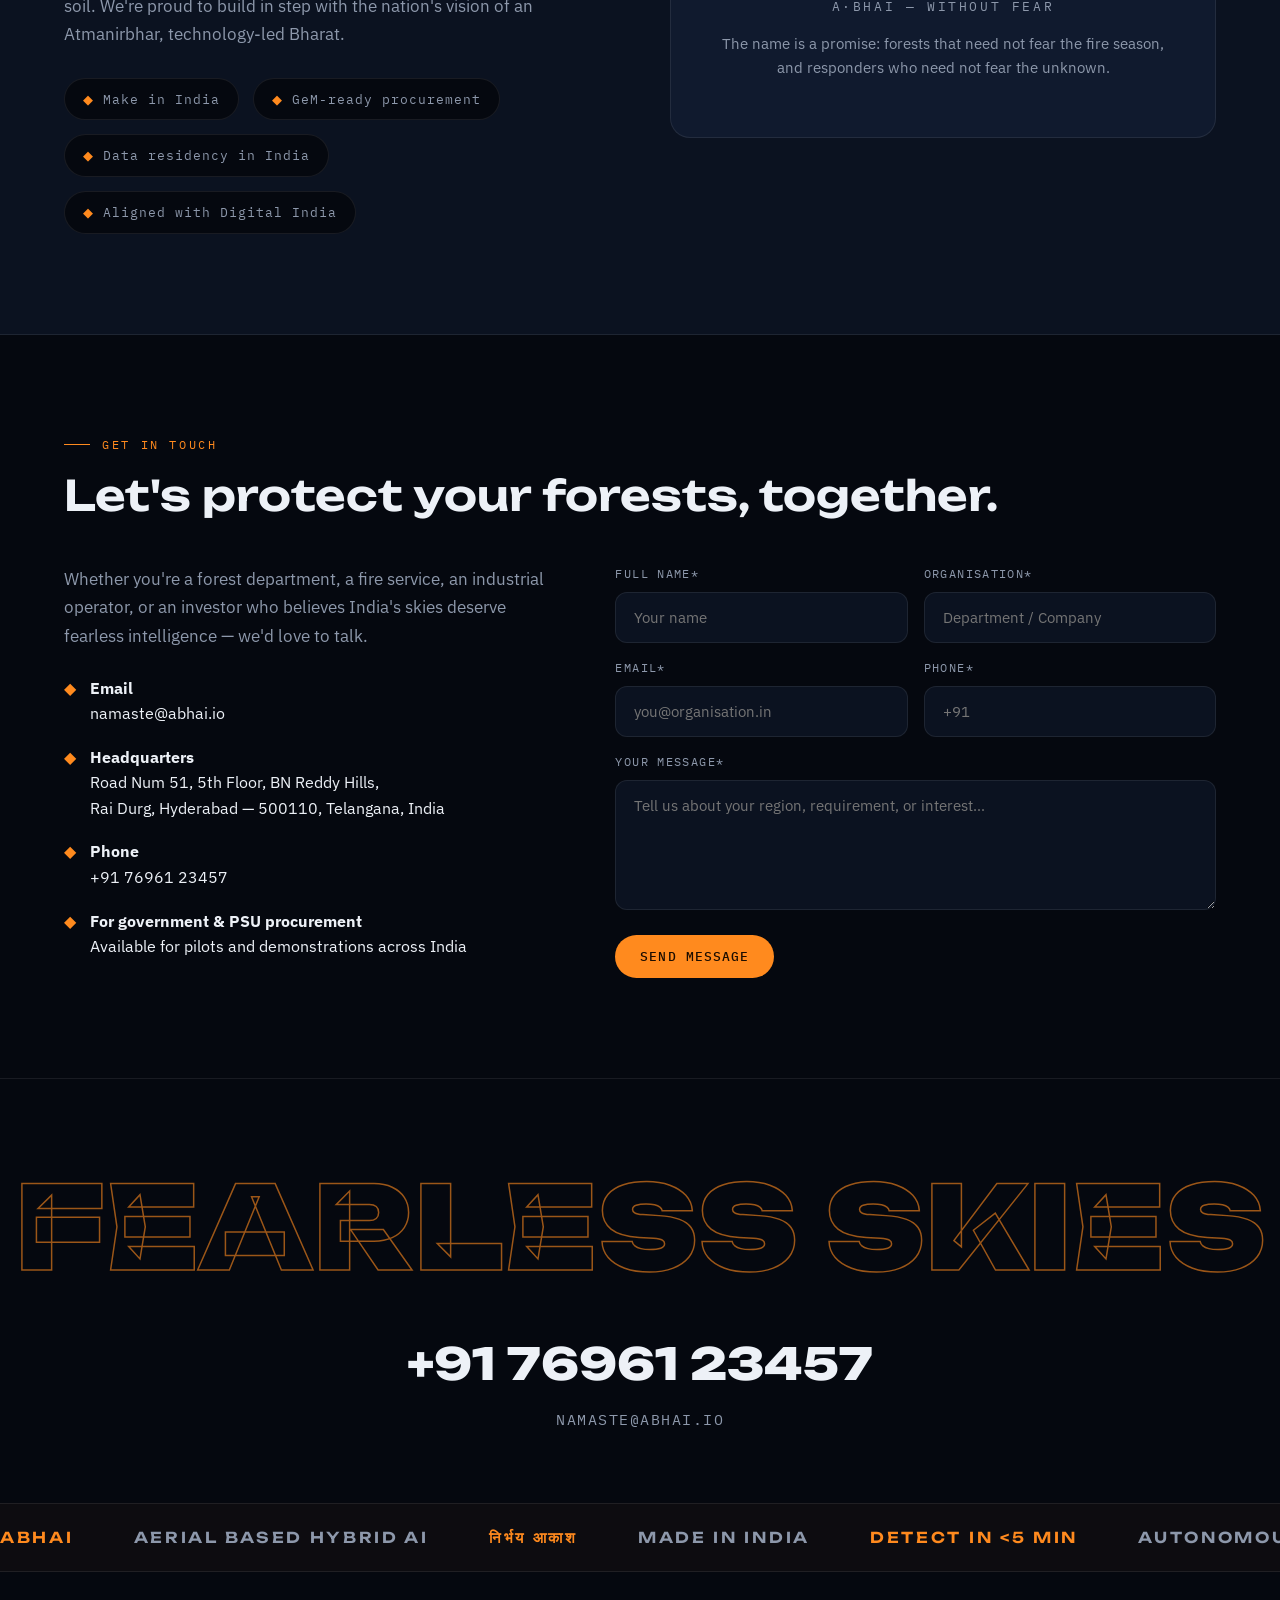
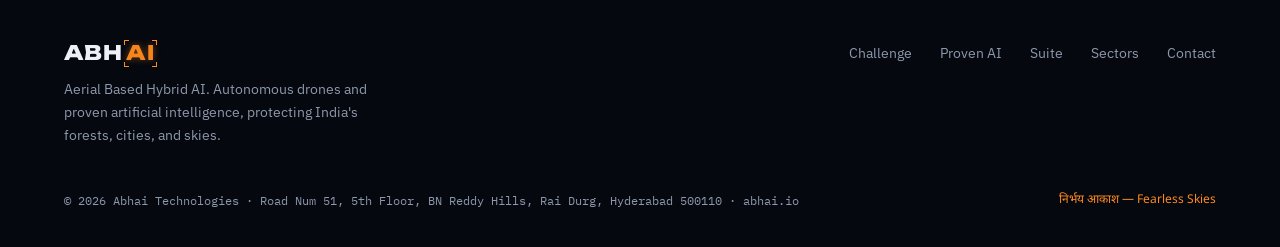
==== commit e81f6bbd: "Add files via upload" ====
--- a/index.html
+++ b/index.html
@@ -46,18 +46,23 @@
 }
 
 /* ============ SCROLL DRONE ============ */
-#droneLayer{position:fixed;inset:0;z-index:5;pointer-events:none}
-#drone{position:absolute;width:110px;height:110px;left:0;top:0;will-change:transform;filter:drop-shadow(0 0 22px rgba(255,138,30,.35))}
+#droneLayer{position:fixed;inset:0;z-index:5;pointer-events:none;--lx:50vw;--ly:55vh;--lrx:520px;--lry:36vh}
+#lightVeil{position:absolute;inset:0;background:rgba(2,4,9,.87);
+  -webkit-mask-image:radial-gradient(ellipse var(--lrx) var(--lry) at var(--lx) var(--ly),transparent 0%,transparent 42%,rgba(0,0,0,.5) 70%,#000 94%);
+  mask-image:radial-gradient(ellipse var(--lrx) var(--lry) at var(--lx) var(--ly),transparent 0%,transparent 42%,rgba(0,0,0,.5) 70%,#000 94%)}
+#lightGlow{position:absolute;inset:0;background:radial-gradient(ellipse calc(var(--lrx)*.85) calc(var(--lry)*.85) at var(--lx) var(--ly),rgba(255,180,95,.10),transparent 65%)}
+#beam{position:absolute;background:linear-gradient(180deg,rgba(255,190,110,.32),rgba(255,180,95,.02) 88%);clip-path:polygon(calc(50% - 9px) 0,calc(50% + 9px) 0,100% 100%,0 100%);filter:blur(2px)}
+#drone{position:absolute;width:110px;height:110px;left:0;top:0;will-change:transform;filter:drop-shadow(0 0 24px rgba(255,138,30,.4));transition:opacity .5s}
 #drone svg{width:100%;height:100%;overflow:visible}
 .rotor{transform-origin:center;animation:rot .12s linear infinite}
 @keyframes rot{to{transform:rotate(180deg)}}
-.scanbeam{position:absolute;left:50%;top:88%;width:150px;height:190px;transform:translateX(-50%);background:linear-gradient(180deg,rgba(255,138,30,.30),rgba(255,138,30,0) 78%);clip-path:polygon(46% 0,54% 0,100% 100%,0 100%);opacity:.75;animation:beam 2.6s ease-in-out infinite}
-@keyframes beam{50%{opacity:.35}}
+footer .logo .ldr{opacity:0;transition:opacity .7s ease}
+footer .logo .ldr.landed{opacity:1}
 .trail{position:absolute;width:7px;height:7px;border-radius:50%;background:var(--saffron);opacity:.35;pointer-events:none}
 #hud{position:absolute;left:120%;top:12%;white-space:nowrap;font-family:var(--mono);font-size:10.5px;letter-spacing:.14em;color:var(--saffron);background:rgba(5,8,15,.82);border:1px solid rgba(255,138,30,.35);border-radius:8px;padding:7px 11px;line-height:1.7}
 #hud .lv{color:var(--muted)}
 #hud .live{color:var(--leaf)}
-@media(max-width:900px){#drone{width:72px;height:72px}#hud{display:none}.scanbeam{width:100px;height:130px}}
+@media(max-width:900px){#hud{display:none}}
 
 /* ============ NAV ============ */
 nav{position:fixed;top:0;left:0;right:0;z-index:50;backdrop-filter:blur(14px);background:rgba(5,8,15,.74);border-bottom:1px solid var(--line)}
@@ -383,6 +388,9 @@
 
 <!-- SCROLL-DRIVEN DRONE -->
 <div id="droneLayer" aria-hidden="true">
+  <div id="lightVeil"></div>
+  <div id="lightGlow"></div>
+  <div id="beam"></div>
   <div id="drone">
     <svg viewBox="0 0 120 120" fill="none">
       <!-- arms -->
@@ -401,7 +409,6 @@
         <animate attributeName="opacity" values="1;.35;1" dur="1.8s" repeatCount="indefinite"/>
       </circle>
     </svg>
-    <div class="scanbeam"></div>
     <div id="hud">
       <span class="lv">SECTOR</span> <span id="hudSector">LAUNCH PAD</span><br>
       <span class="lv">ALT</span> <span id="hudAlt">000 M</span> · <span class="live">● LIVE</span>
@@ -434,7 +441,7 @@
       <a class="btn btn-ghost" href="#suite">Explore the system</a>
     </div>
     <div class="hero-note"><span class="dot"></span> OUR AI MODELS ARE OPERATIONAL & FIELD-DEPLOYED INTERNATIONALLY</div>
-    <div class="scroll-cue">SCROLL — THE DRONE FLIES WITH YOU ▼</div>
+    <div class="scroll-cue">SCROLL — THE DRONE LIGHTS THE WAY ▼</div>
   </div>
 </header>
 
@@ -868,18 +875,25 @@
   }
 });
 
-/* ---------- SCROLL-DRIVEN DRONE FLIGHT ---------- */
+/* ---------- THE DRONE TELLS THE STORY ----------
+   Flight: the drone hovers above and its searchlight reveals each section.
+   Landing: at journey's end it descends onto the footer logo and docks
+   as the logo's own drone, while the veil lifts. */
 (function(){
   const reduce=matchMedia('(prefers-reduced-motion: reduce)').matches;
   if(reduce)return;
+  const layer=document.getElementById('droneLayer');
   const drone=document.getElementById('drone');
+  const veil=document.getElementById('lightVeil');
+  const glow=document.getElementById('lightGlow');
+  const beam=document.getElementById('beam');
+  const hud=document.getElementById('hud');
   const hudSector=document.getElementById('hudSector');
   const hudAlt=document.getElementById('hudAlt');
-  const layer=document.getElementById('droneLayer');
+  const dock=document.querySelector('footer .logo .ldr');
   const sections=[...document.querySelectorAll('[data-sector]')];
 
-  // trailing exhaust dots
-  const TRAILN=6,trails=[];
+  const TRAILN=4,trails=[];
   for(let i=0;i<TRAILN;i++){
     const d=document.createElement('div');
     d.className='trail';
@@ -887,21 +901,12 @@
     trails.push({el:d,x:0,y:0});
   }
 
-  let curX=innerWidth*.5,curY=innerHeight*.4,curTilt=0,lastX=curX;
-
-  function targetPos(){
-    const doc=document.documentElement;
-    const max=doc.scrollHeight-innerHeight;
-    const p=max>0?Math.min(scrollY/max,1):0;
-    const w=innerWidth,h=innerHeight,small=w<900;
-    // Weave left–right down the page as the user scrolls
-    const amp=small?w*.28:w*.32;
-    const x=w*.5+amp*Math.sin(p*Math.PI*3.4);
-    // Descend gently through the viewport across the journey, hover-bob on top
-    const y=h*(.24+.42*p)+Math.sin(performance.now()/650)*9;
-    return{x,y,p};
+  let curX=innerWidth/2,curY=innerHeight*.16,curTilt=0,lastX=curX,landed=false;
+
+  function scrollP(){
+    const m=document.documentElement.scrollHeight-innerHeight;
+    return m>0?Math.min(scrollY/m,1):0;
   }
-
   function nearestSector(){
     const mid=innerHeight*.5;
     let best=null,bd=1e9;
@@ -915,30 +920,72 @@
 
   let frame=0;
   function animate(){
-    const{x,y,p}=targetPos();
-    // smooth-follow easing
-    curX+=(x-curX)*.075;
-    curY+=(y-curY)*.075;
+    const w=innerWidth,h=innerHeight,small=w<900;
+    const p=scrollP();
+    const flightScale=small?.72:1.28;
+
+    // Flight target: hover high, gentle weave so the light stays on content
+    const amp=Math.min(w*.16,200);
+    const fx=w*.5+amp*Math.sin(p*Math.PI*2.4);
+    const fy=h*.145+Math.sin(performance.now()/700)*8;
+
+    // Landing blend near journey's end
+    const L=Math.max(0,Math.min((p-.90)/.085,1));
+    const E=L*L*(3-2*L); // smoothstep
+    let tx=fx,ty=fy,ts=flightScale;
+    if(E>0&&dock){
+      const r=dock.getBoundingClientRect();
+      if(r.width>0){
+        tx=fx+((r.left+r.width/2)-fx)*E;
+        ty=fy+((r.top+r.height/2)-fy)*E;
+        ts=flightScale+((r.width/110)-flightScale)*E;
+      }
+    }
+    curX+=(tx-curX)*.09;curY+=(ty-curY)*.09;
     const vx=curX-lastX;lastX=curX;
-    const tilt=Math.max(-16,Math.min(16,vx*1.6));
+    const tilt=Math.max(-10,Math.min(10,vx*1.4))*(1-E);
     curTilt+=(tilt-curTilt)*.12;
-    const s=innerWidth<900?.66:1;
-    drone.style.transform=`translate(${curX-55}px,${curY-55}px) rotate(${curTilt}deg) scale(${s})`;
-
-    // trail update (staggered)
-    if(frame%4===0){
+    drone.style.transform=`translate(${curX-55}px,${curY-55}px) rotate(${curTilt}deg) scale(${ts})`;
+
+    // Touchdown: the flying drone becomes the logo's drone
+    if(E>=.995&&!landed){landed=true;drone.style.opacity='0';dock.classList.add('landed');}
+    if(E<.995&&landed){landed=false;drone.style.opacity='1';dock.classList.remove('landed');}
+
+    // Searchlight pool beneath the drone
+    const lx=curX,ly=h*.56;
+    const lrx=small?Math.max(w*.66,300):Math.min(w*.40,560);
+    const lry=small?h*.42:h*.37;
+    layer.style.setProperty('--lx',lx+'px');
+    layer.style.setProperty('--ly',ly+'px');
+    layer.style.setProperty('--lrx',lrx+'px');
+    layer.style.setProperty('--lry',lry+'px');
+    const lift=1-E; // veil lifts as the drone lands
+    veil.style.opacity=lift;
+    glow.style.opacity=lift;
+
+    // Light cone from drone to pool
+    const bw=lrx*1.5,btop=curY+40*ts,bh=Math.max(ly-btop+lry*.3,0);
+    beam.style.left=(curX-bw/2)+'px';
+    beam.style.top=btop+'px';
+    beam.style.width=bw+'px';
+    beam.style.height=bh+'px';
+    beam.style.opacity=lift*.9;
+
+    // Subtle wake
+    if(frame%5===0){
       for(let i=TRAILN-1;i>0;i--){trails[i].x=trails[i-1].x;trails[i].y=trails[i-1].y}
-      trails[0].x=curX;trails[0].y=curY+14;
+      trails[0].x=curX;trails[0].y=curY+10;
     }
     trails.forEach((t,i)=>{
       t.el.style.transform=`translate(${t.x}px,${t.y}px) scale(${1-i/TRAILN})`;
-      t.el.style.opacity=(0.32*(1-i/TRAILN)).toFixed(2);
+      t.el.style.opacity=(lift*.25*(1-i/TRAILN)).toFixed(2);
     });
 
     // HUD
+    hud.style.opacity=lift;
     if(frame%12===0){
-      hudSector.textContent=nearestSector();
-      hudAlt.textContent=String(Math.round(60+p*340)).padStart(3,'0')+' M';
+      hudSector.textContent=E>=.995?'DOCKED · MISSION COMPLETE':(E>0?'FINAL APPROACH':nearestSector());
+      hudAlt.textContent=String(Math.round(60+(1-E)*p*340)).padStart(3,'0')+' M';
     }
     frame++;
     requestAnimationFrame(animate);
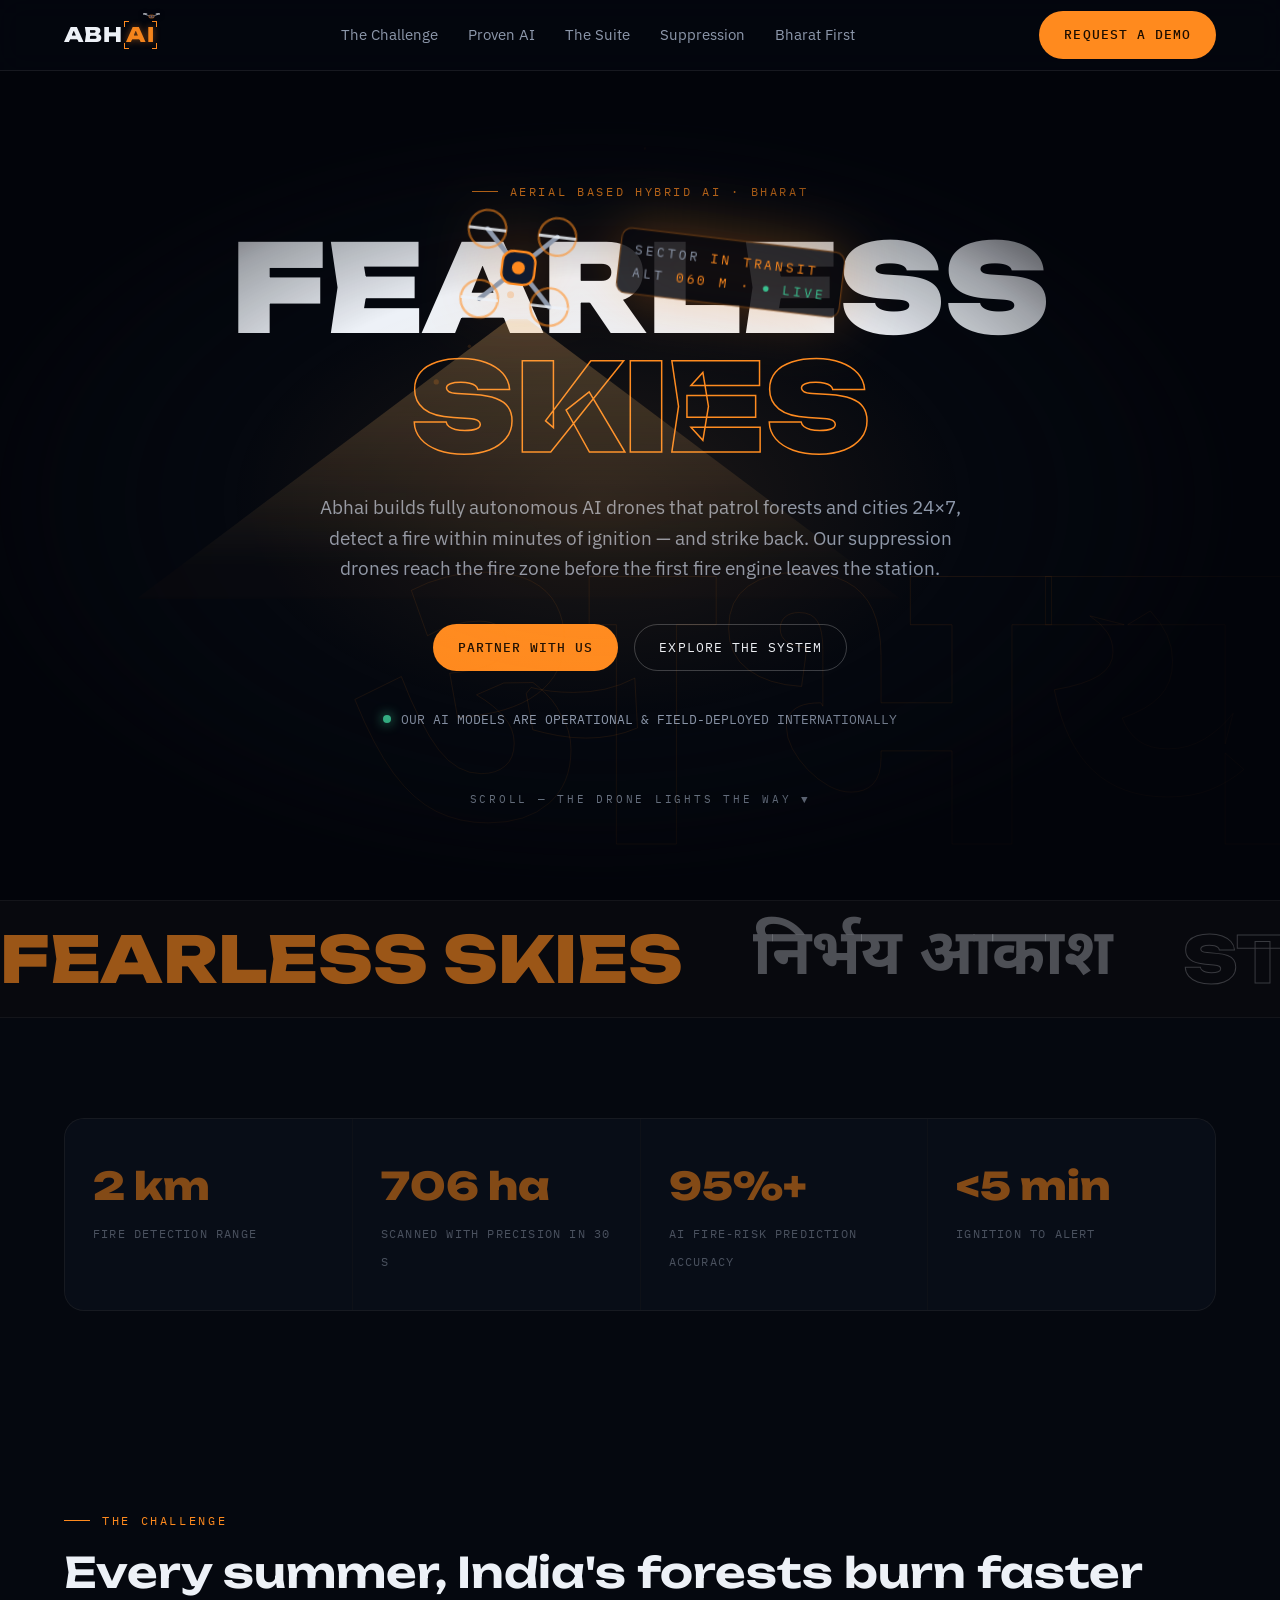
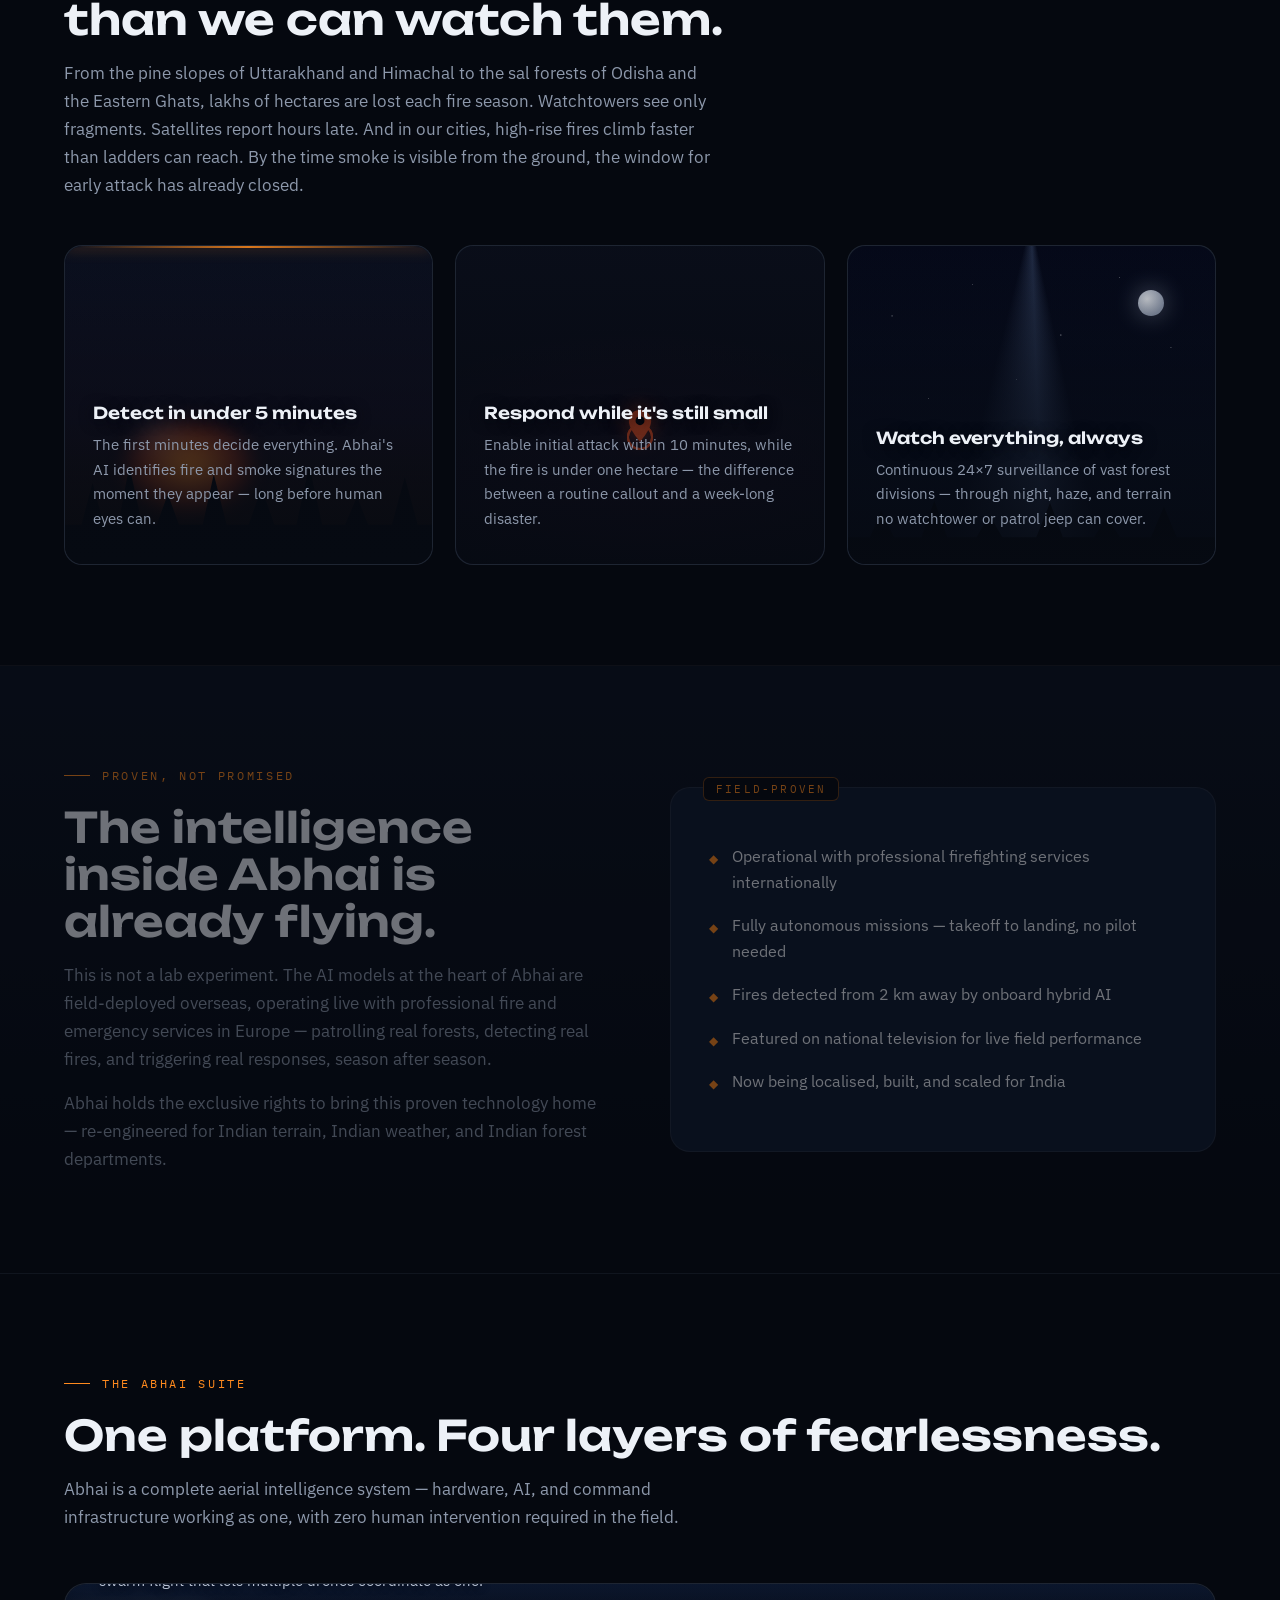
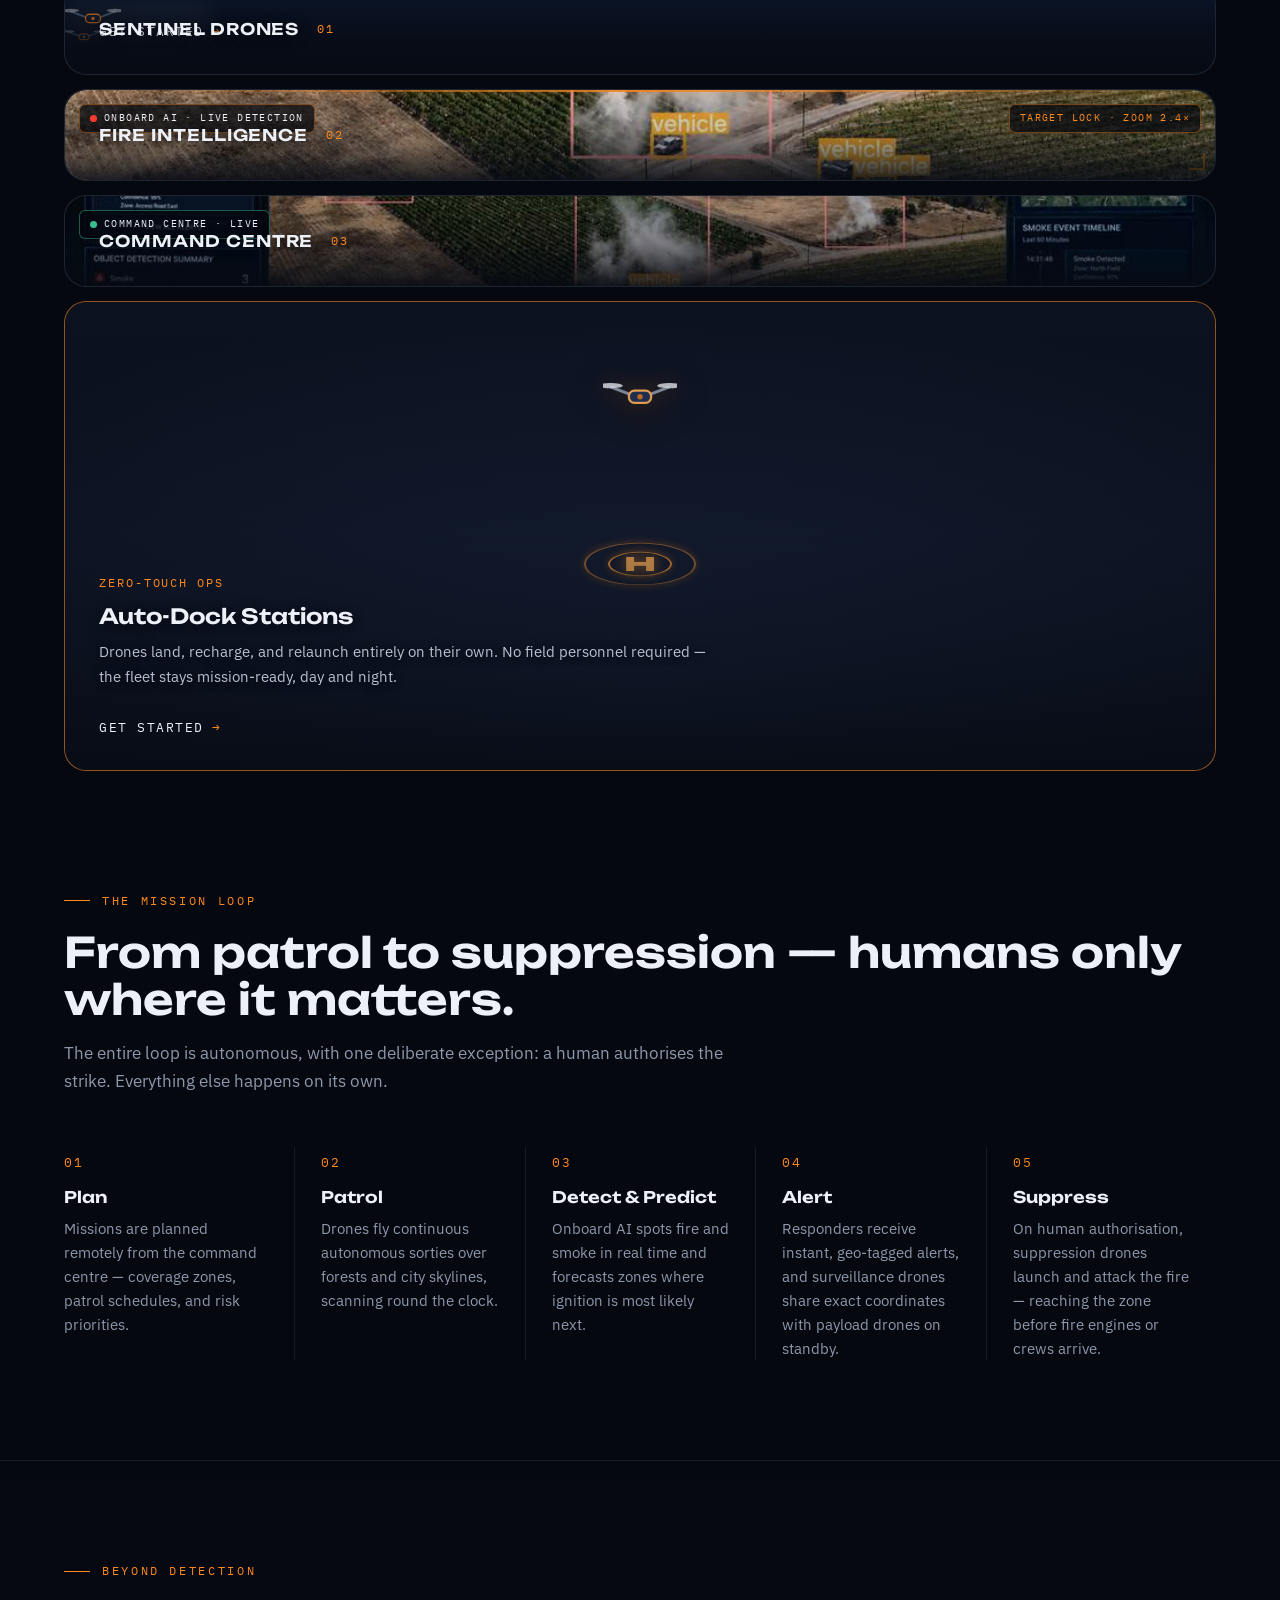
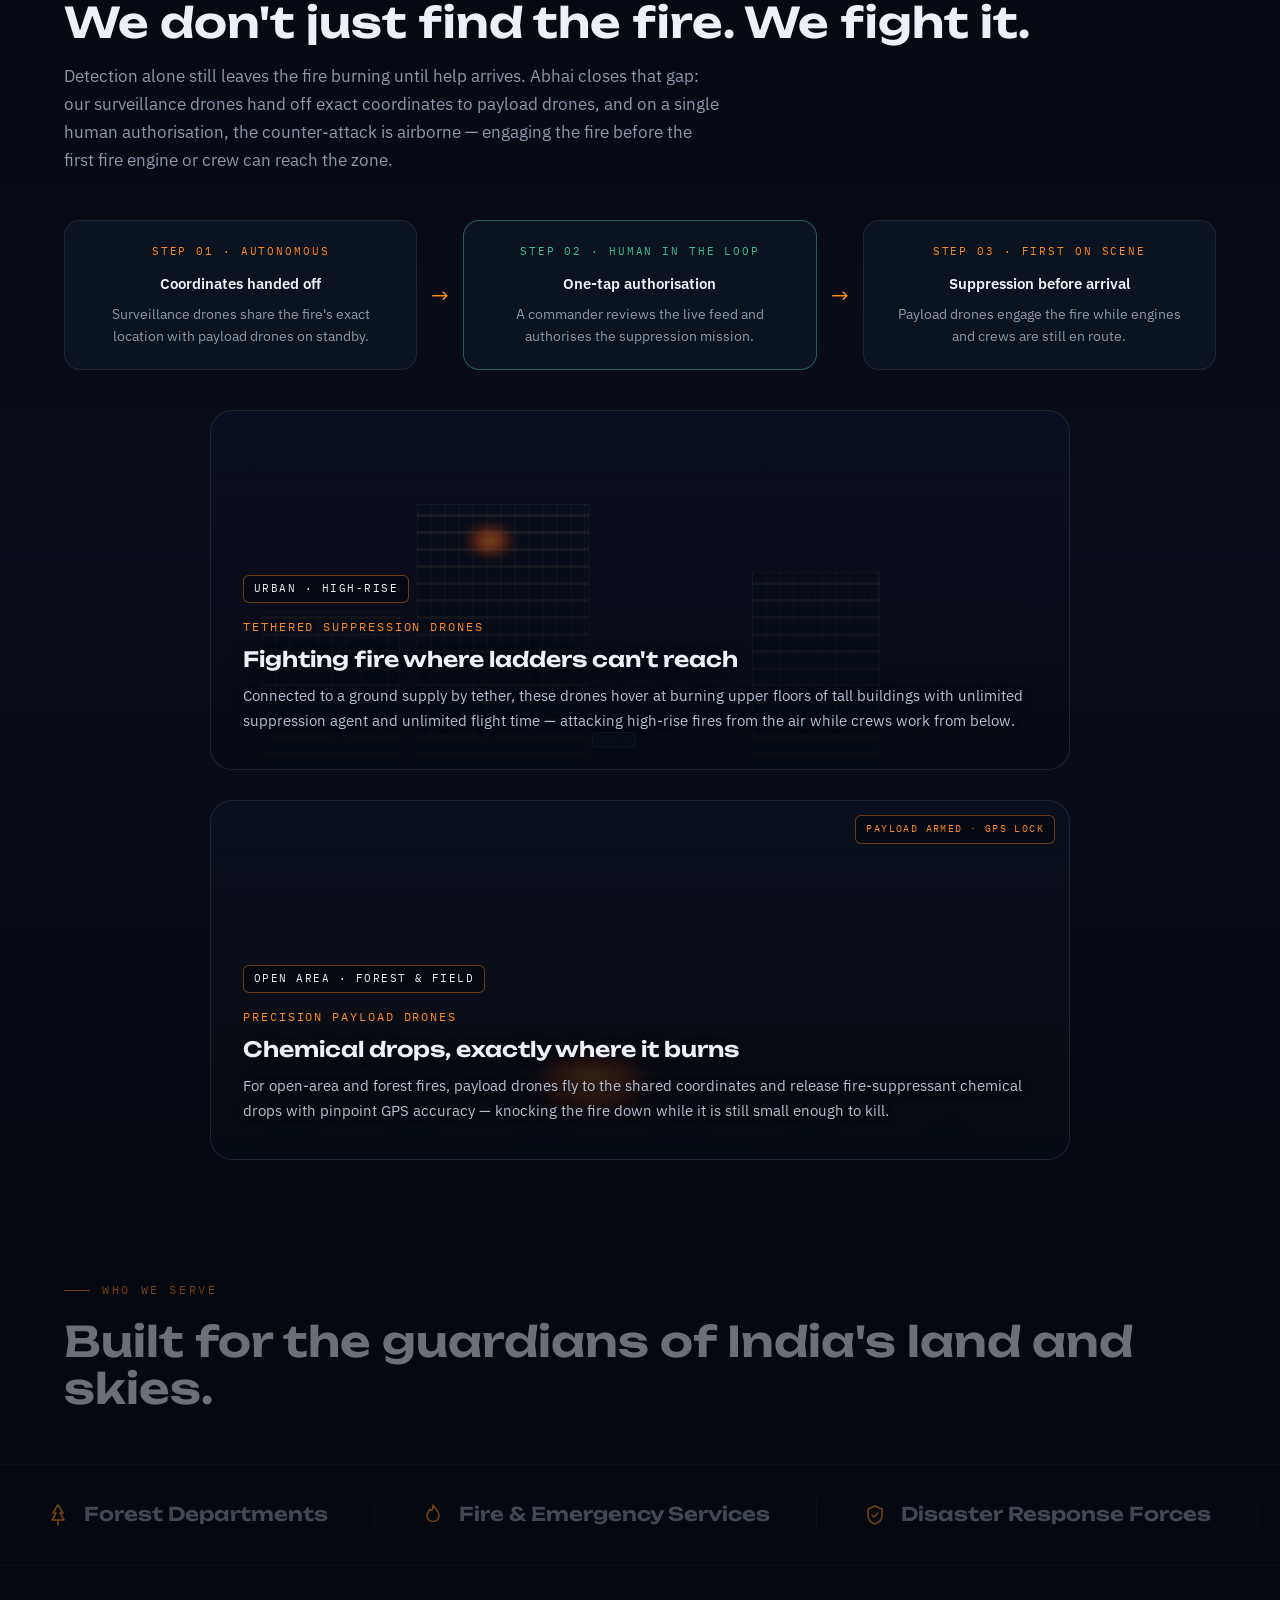
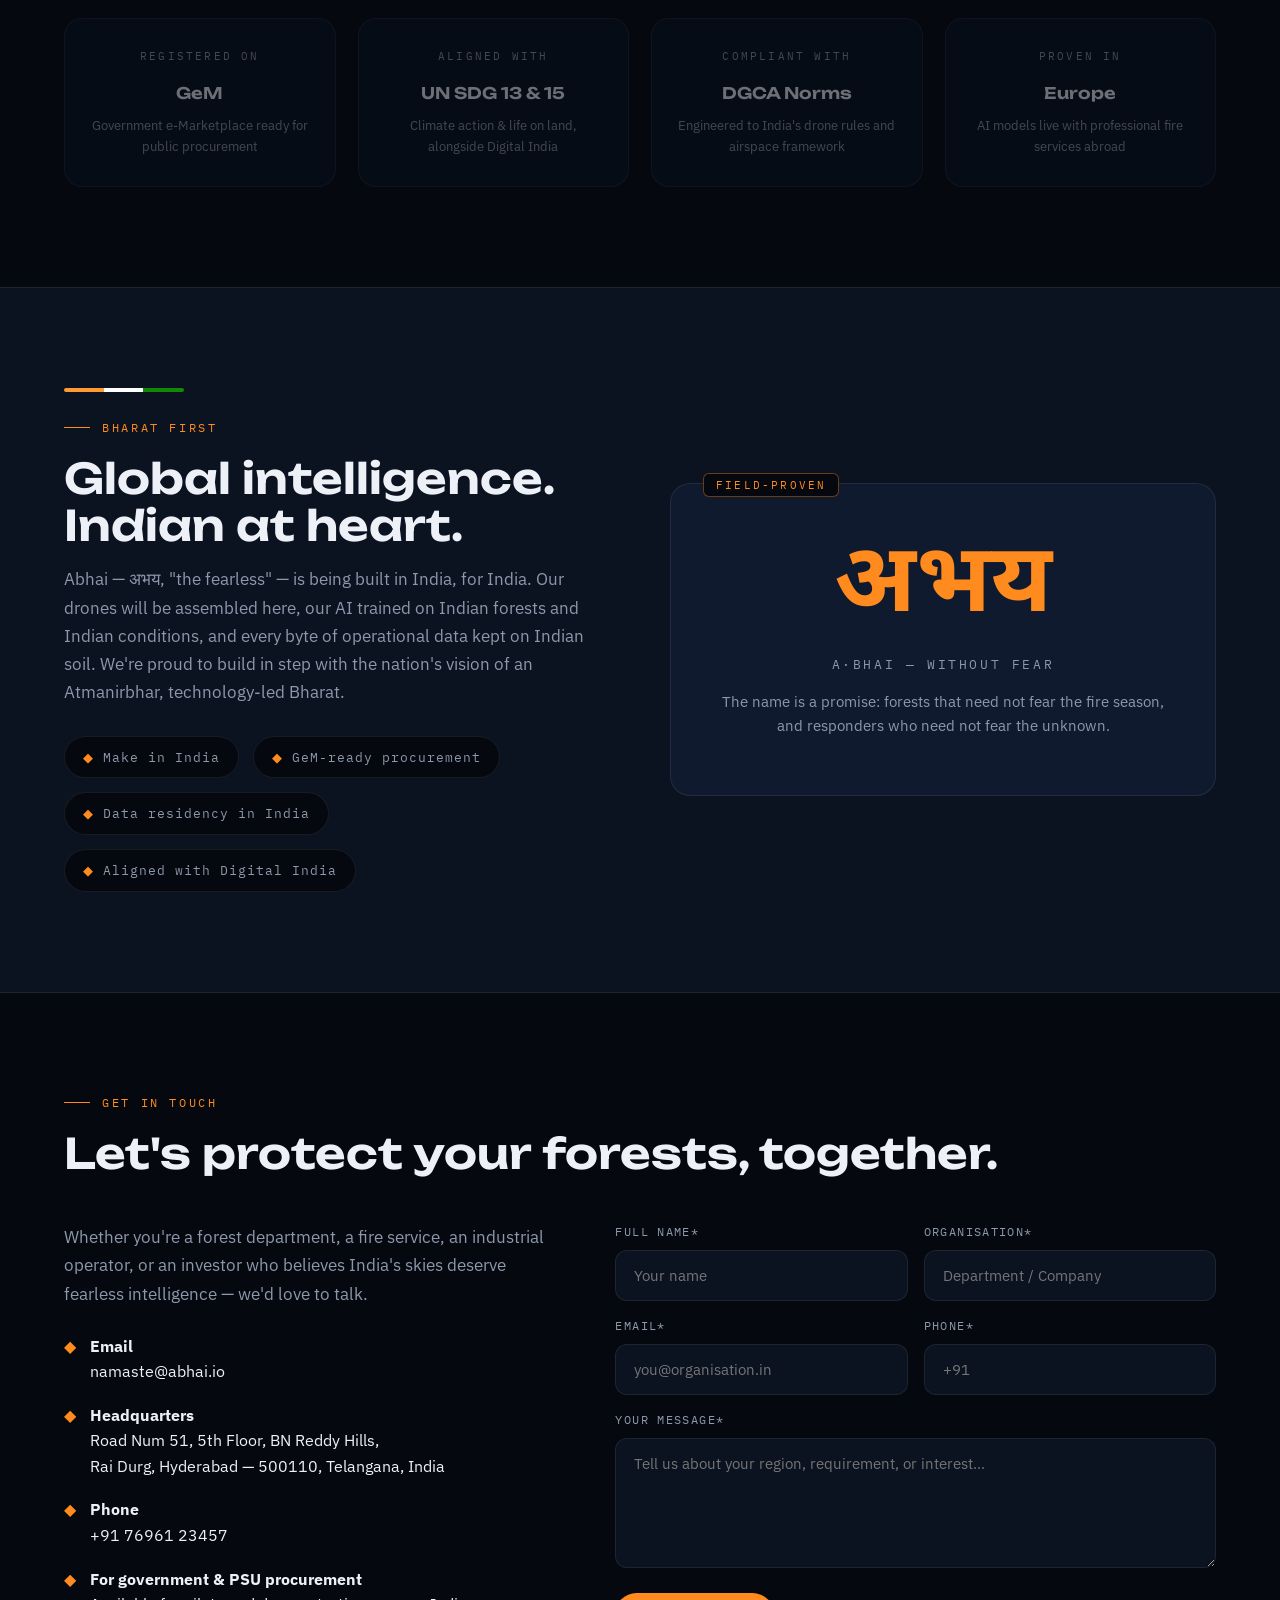
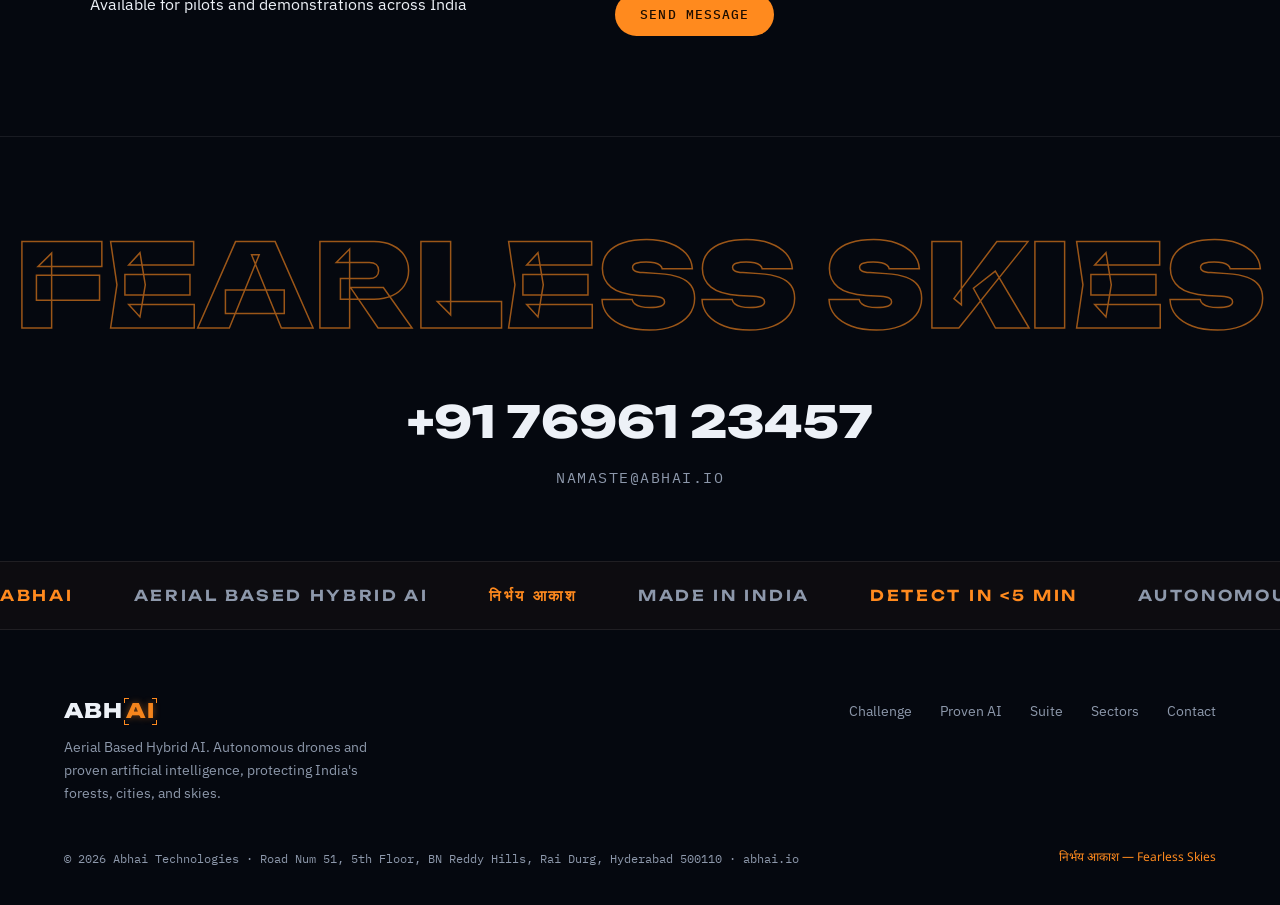
==== commit 11a8824f: "Add files via upload" ====
--- a/index.html
+++ b/index.html
@@ -43,13 +43,16 @@
   .reveal{opacity:1;transform:none;transition:none}
   *{animation:none!important;transition:none!important}
   #droneLayer{display:none!important}
+  .stab{height:auto!important}
+  .stab .collapsed{display:none}
+  .stab .body{opacity:1;transform:none}
 }
 
 /* ============ SCROLL DRONE ============ */
-#droneLayer{position:fixed;inset:0;z-index:5;pointer-events:none;--lx:50vw;--ly:55vh;--lrx:520px;--lry:36vh}
-#lightVeil{position:absolute;inset:0;background:rgba(2,4,9,.87);
-  -webkit-mask-image:radial-gradient(ellipse var(--lrx) var(--lry) at var(--lx) var(--ly),transparent 0%,transparent 42%,rgba(0,0,0,.5) 70%,#000 94%);
-  mask-image:radial-gradient(ellipse var(--lrx) var(--lry) at var(--lx) var(--ly),transparent 0%,transparent 42%,rgba(0,0,0,.5) 70%,#000 94%)}
+#droneLayer{position:fixed;inset:0;z-index:5;pointer-events:none;--lx:50vw;--ly:55vh;--lrx:760px;--lry:44vh}
+#lightVeil{position:absolute;inset:0;background:rgba(2,4,9,.72);
+  -webkit-mask-image:radial-gradient(ellipse var(--lrx) var(--lry) at var(--lx) var(--ly),transparent 0%,transparent 56%,rgba(0,0,0,.45) 80%,#000 98%);
+  mask-image:radial-gradient(ellipse var(--lrx) var(--lry) at var(--lx) var(--ly),transparent 0%,transparent 56%,rgba(0,0,0,.45) 80%,#000 98%)}
 #lightGlow{position:absolute;inset:0;background:radial-gradient(ellipse calc(var(--lrx)*.85) calc(var(--lry)*.85) at var(--lx) var(--ly),rgba(255,180,95,.10),transparent 65%)}
 #beam{position:absolute;background:linear-gradient(180deg,rgba(255,190,110,.32),rgba(255,180,95,.02) 88%);clip-path:polygon(calc(50% - 9px) 0,calc(50% + 9px) 0,100% 100%,0 100%);filter:blur(2px)}
 #drone{position:absolute;width:110px;height:110px;left:0;top:0;will-change:transform;filter:drop-shadow(0 0 24px rgba(255,138,30,.4));transition:opacity .5s}
@@ -138,29 +141,27 @@
 .check::before{content:"◆";color:var(--saffron);font-size:12px;margin-top:5px}
 @media(max-width:920px){.proven-grid{grid-template-columns:1fr}}
 
-/* ============ SUITE (expanding tabs) ============ */
-.suite-tabs{display:flex;gap:14px;margin-top:52px;height:520px}
-.stab{position:relative;overflow:hidden;border-radius:22px;border:1px solid var(--line);background:var(--panel);flex:1;min-width:0;cursor:pointer;transition:flex .65s cubic-bezier(.45,0,.2,1),border-color .3s;display:flex;flex-direction:column;justify-content:flex-end;padding:30px 28px}
-.stab.active{flex:3.8;border-color:rgba(255,138,30,.55);cursor:default}
-.stab .collapsed{position:absolute;inset:0;display:flex;flex-direction:column;align-items:center;justify-content:flex-end;padding:26px 0;gap:16px;transition:opacity .3s;z-index:2}
-.stab .collapsed b{writing-mode:vertical-rl;transform:rotate(180deg);font-family:var(--disp);font-size:15px;font-weight:600;letter-spacing:.08em;color:var(--ash);white-space:nowrap;text-shadow:0 2px 12px rgba(5,8,15,.95)}
-.stab .collapsed small{font-family:var(--mono);font-size:11px;color:var(--saffron);letter-spacing:.15em}
+/* ============ SUITE (vertical stack, opens on scroll) ============ */
+.suite-tabs{display:flex;flex-direction:column;gap:14px;margin-top:52px}
+.stab{position:relative;overflow:hidden;border-radius:22px;border:1px solid var(--line);background:var(--panel);height:92px;transition:height .75s cubic-bezier(.45,0,.2,1),border-color .35s;display:flex;flex-direction:column;justify-content:flex-end;padding:30px 34px}
+.stab.active{height:470px;border-color:rgba(255,138,30,.55)}
+.stab .collapsed{position:absolute;inset:0;display:flex;align-items:center;padding:0 34px;gap:18px;transition:opacity .3s;z-index:2}
+.stab .collapsed small{font-family:var(--mono);font-size:11.5px;color:var(--saffron);letter-spacing:.15em}
+.stab .collapsed b{font-family:var(--disp);font-size:16px;font-weight:600;letter-spacing:.06em;color:var(--ash);white-space:nowrap;text-shadow:0 2px 12px rgba(5,8,15,.95)}
 .stab.active .collapsed{opacity:0;pointer-events:none}
-.stab .body{position:relative;z-index:1;opacity:0;transform:translateY(16px);transition:opacity .5s .2s,transform .5s .2s;min-width:300px}
+.stab .body{position:relative;z-index:1;opacity:0;transform:translateY(16px);transition:opacity .5s .22s,transform .5s .22s}
 .stab.active .body{opacity:1;transform:none}
 .stab .tagline{font-family:var(--mono);font-size:12px;letter-spacing:.16em;text-transform:uppercase;color:var(--saffron);margin-bottom:12px}
 .stab h3{font-size:21px;margin-bottom:12px;text-shadow:0 2px 12px rgba(5,8,15,.95)}
-.stab .body p{font-size:15px;color:#B8C1D2;margin-bottom:22px;text-shadow:0 1px 8px rgba(5,8,15,.95);max-width:520px}
+.stab .body p{font-size:15px;color:#B8C1D2;margin-bottom:22px;text-shadow:0 1px 8px rgba(5,8,15,.95);max-width:620px}
 .stab .go{font-family:var(--mono);font-size:12.5px;letter-spacing:.12em;text-transform:uppercase;color:var(--ash);display:inline-flex;align-items:center;gap:8px}
 .stab .go::after{content:"→";color:var(--saffron);transition:.25s}
 .stab .go:hover::after{transform:translateX(6px)}
 @media(max-width:860px){
-  .suite-tabs{flex-direction:column;height:auto}
-  .stab{flex:none;height:70px;transition:height .55s cubic-bezier(.45,0,.2,1),border-color .3s;padding:24px 22px}
-  .stab.active{flex:none;height:440px}
-  .stab .collapsed{flex-direction:row;justify-content:flex-start;align-items:center;padding:0 22px;gap:14px}
-  .stab .collapsed b{writing-mode:horizontal-tb;transform:none;font-size:15px}
-  .stab .body{min-width:0}
+  .stab{height:76px;padding:24px 22px}
+  .stab.active{height:440px}
+  .stab .collapsed{padding:0 22px}
+  .stab .collapsed b{font-size:14.5px}
 }
 
 /* ============ MISSION LOOP ============ */
@@ -237,14 +238,13 @@
 .flow-arrow{align-self:center;color:var(--saffron);font-size:22px;animation:nudge 1.6s ease-in-out infinite}
 @keyframes nudge{50%{transform:translateX(5px)}}
 @media(max-width:860px){.flow{grid-template-columns:1fr}.flow-arrow{transform:rotate(90deg);justify-self:center}@keyframes nudge{50%{transform:rotate(90deg) translateX(5px)}}}
-.sup-cards{display:grid;grid-template-columns:1fr 1fr;gap:26px;margin-top:40px}
+.sup-cards{display:grid;grid-template-columns:1fr;gap:30px;margin-top:40px;max-width:860px;margin-left:auto;margin-right:auto}
 .sup-card{position:relative;border-radius:22px;overflow:hidden;border:1px solid var(--line);min-height:360px;padding:36px 32px;display:flex;flex-direction:column;justify-content:flex-end;background:var(--panel)}
 .sup-card>*:not(.scene){position:relative;z-index:1}
 .sup-card .tagline{font-family:var(--mono);font-size:12px;letter-spacing:.16em;text-transform:uppercase;color:var(--saffron);margin-bottom:12px}
 .sup-card h3{font-size:21px;margin-bottom:12px;text-shadow:0 2px 12px rgba(5,8,15,.95)}
 .sup-card p{font-size:15px;color:#B8C1D2;text-shadow:0 1px 8px rgba(5,8,15,.95)}
 .sup-card .chip{display:inline-block;font-family:var(--mono);font-size:10.5px;letter-spacing:.14em;color:var(--ash);background:rgba(5,8,15,.72);border:1px solid rgba(255,138,30,.4);border-radius:6px;padding:4px 10px;margin-bottom:14px;align-self:flex-start}
-@media(max-width:820px){.sup-cards{grid-template-columns:1fr}}
 
 /* — Scene: tethered urban suppression — */
 .sc-tether{background:linear-gradient(180deg,#0A0F22 0%,#141126 70%,#0A0D18 100%)}
@@ -253,29 +253,11 @@
 .bldg.b2{left:24%;width:20%;height:74%}
 .bldg.b3{right:22%;width:15%;height:55%}
 .hifire{position:absolute;left:30%;top:32%;width:44px;height:30px;border-radius:50%;background:radial-gradient(ellipse,rgba(255,150,45,.95),rgba(255,60,20,.5) 55%,transparent 78%);filter:blur(6px);animation:flick 1.4s ease-in-out infinite}
-.tdrone{position:absolute;left:47%;top:24%;width:56px;margin-left:-28px;animation:thover 3s ease-in-out infinite;filter:drop-shadow(0 6px 14px rgba(0,0,0,.6))}
-@keyframes thover{50%{transform:translateY(-8px)}}
-.tether-line{position:absolute;left:47%;top:31%;width:2px;height:56%;background:repeating-linear-gradient(180deg,rgba(58,192,143,.85) 0 8px,rgba(58,192,143,.25) 8px 14px);animation:tetherflow 1s linear infinite}
-@keyframes tetherflow{to{background-position:0 -14px}}
 .tbase{position:absolute;left:47%;bottom:6%;width:44px;height:16px;margin-left:-22px;border-radius:4px;background:#16233C;border:1px solid rgba(58,192,143,.6)}
-.spray{position:absolute;width:5px;height:5px;border-radius:50%;background:rgba(160,215,255,.9);animation:sprayjet 1.1s linear infinite}
-.spray.j1{left:45%;top:27%}
-.spray.j2{left:45%;top:27%;animation-delay:.28s}
-.spray.j3{left:45%;top:27%;animation-delay:.56s}
-.spray.j4{left:45%;top:27%;animation-delay:.84s}
-@keyframes sprayjet{0%{transform:translate(0,0) scale(1);opacity:1}100%{transform:translate(-72px,26px) scale(.4);opacity:0}}
 
 /* — Scene: precision payload drop — */
 .sc-drop{background:linear-gradient(180deg,#0A1020 0%,#12121F 60%,#1A130D 100%)}
-.gfire{position:absolute;left:38%;bottom:12%;width:110px;height:64px;border-radius:50%;background:radial-gradient(ellipse,rgba(255,150,45,.9),rgba(255,60,20,.45) 55%,transparent 78%);filter:blur(8px);animation:firedim 6s ease-in-out infinite}
-@keyframes firedim{0%,35%{opacity:1;transform:scale(1)}60%,80%{opacity:.35;transform:scale(.7)}100%{opacity:1;transform:scale(1)}}
-.pdrone{position:absolute;top:14%;width:64px;animation:passover 6s ease-in-out infinite;filter:drop-shadow(0 6px 14px rgba(0,0,0,.6))}
-@keyframes passover{0%{left:-15%}45%,55%{left:42%}100%{left:115%}}
-.pay{position:absolute;top:22%;width:7px;height:11px;border-radius:3px;background:#FF5A2A;border:1px solid rgba(255,200,120,.7);opacity:0;animation:paydrop 6s linear infinite}
-.pay.d2{animation-delay:.35s}
-@keyframes paydrop{0%,44%{opacity:0;top:22%;left:46%}48%{opacity:1}62%{opacity:1;top:70%;left:44%}66%,100%{opacity:0;top:74%;left:44%}}
-.puff{position:absolute;left:40%;bottom:16%;width:60px;height:60px;border-radius:50%;background:rgba(200,210,225,.22);filter:blur(12px);opacity:0;animation:puffup 6s ease-out infinite}
-@keyframes puffup{0%,60%{opacity:0;transform:scale(.4)}66%{opacity:.8}88%{opacity:0;transform:scale(1.7) translateY(-24px)}100%{opacity:0}}
+.gfire{position:absolute;left:38%;bottom:12%;width:110px;height:64px;border-radius:50%;background:radial-gradient(ellipse,rgba(255,150,45,.9),rgba(255,60,20,.45) 55%,transparent 78%);filter:blur(8px);animation:flick 2.1s ease-in-out infinite}
 .droptag{position:absolute;top:14px;right:14px;font-family:var(--mono);font-size:10px;letter-spacing:.14em;color:var(--saffron);background:rgba(5,8,15,.72);border:1px solid rgba(255,138,30,.4);border-radius:6px;padding:5px 10px;z-index:1}
 .card{position:relative;overflow:hidden}
 .scene{position:absolute;inset:0;z-index:0;pointer-events:none;border-radius:inherit;overflow:hidden}
@@ -382,6 +364,16 @@
 .lander{position:absolute;left:50%;top:16%;width:74px;margin-left:-37px;animation:landcycle 5.5s ease-in-out infinite;filter:drop-shadow(0 8px 16px rgba(0,0,0,.7)) drop-shadow(0 0 10px rgba(255,138,30,.25))}
 @keyframes landcycle{0%{transform:translateY(-30px);opacity:0}15%{opacity:1}55%{transform:translateY(66px)}75%{transform:translateY(66px);opacity:1}92%,100%{transform:translateY(-30px);opacity:0}}
 @keyframes charge{0%{transform:scaleX(.1)}80%,100%{transform:scaleX(1)}}
+/* — Narrative drone suppression attachments — */
+.tline{position:absolute;width:3px;background:repeating-linear-gradient(180deg,rgba(58,192,143,.9) 0 8px,rgba(58,192,143,.25) 8px 14px);animation:tetherflow 1s linear infinite;transform-origin:1.5px 0;display:none;left:0;top:0}
+@keyframes tetherflow{to{background-position:0 -14px}}
+.jetline{position:absolute;width:4px;border-radius:3px;background:linear-gradient(180deg,rgba(175,222,255,.95),rgba(175,222,255,.10));transform-origin:2px 0;filter:blur(1px);display:none;left:0;top:0}
+.paydot{position:absolute;width:8px;height:12px;border-radius:3px;background:#FF5A2A;border:1px solid rgba(255,200,120,.8);display:none;left:0;top:0;box-shadow:0 0 8px rgba(255,90,42,.6)}
+.sup-card .hifire,.sup-card .gfire{transition:filter 1.2s ease}
+.sup-card.suppressing .hifire{filter:blur(6px) brightness(.28) saturate(.6)}
+.sup-card.suppressing .gfire{filter:blur(8px) brightness(.32) saturate(.6)}
+/* — Passed content fades back to dark behind the drone — */
+header.hero,section,.band,.mega{transition:opacity .55s linear}
 </style>
 </head>
 <body>
@@ -650,27 +642,21 @@
     </div>
 
     <div class="sup-cards">
-      <div class="sup-card reveal">
+      <div class="sup-card reveal" id="tetherCard">
         <div class="scene sc-tether">
           <div class="bldg b1"></div><div class="bldg b2"></div><div class="bldg b3"></div>
           <div class="hifire"></div>
-          <div class="tether-line"></div>
           <div class="tbase"></div>
-          <svg class="tdrone" viewBox="0 0 60 24"><line x1="6" y1="8" x2="22" y2="14" stroke="#8D98AB" stroke-width="2.4"/><line x1="54" y1="8" x2="38" y2="14" stroke="#8D98AB" stroke-width="2.4"/><ellipse cx="6" cy="7" rx="10" ry="2.2" fill="rgba(237,241,247,.85)"/><ellipse cx="54" cy="7" rx="10" ry="2.2" fill="rgba(237,241,247,.85)"/><rect x="21" y="11" width="18" height="10" rx="4.5" fill="#22335A" stroke="#3AC08F" stroke-width="1.8"/><circle cx="30" cy="16" r="2.2" fill="#3AC08F"><animate attributeName="opacity" values="1;.3;1" dur="1.2s" repeatCount="indefinite"/></circle></svg>
-          <div class="spray j1"></div><div class="spray j2"></div><div class="spray j3"></div><div class="spray j4"></div>
         </div>
         <span class="chip">URBAN · HIGH-RISE</span>
         <div class="tagline">Tethered suppression drones</div>
         <h3>Fighting fire where ladders can't reach</h3>
         <p>Connected to a ground supply by tether, these drones hover at burning upper floors of tall buildings with unlimited suppression agent and unlimited flight time — attacking high-rise fires from the air while crews work from below.</p>
       </div>
-      <div class="sup-card reveal">
+      <div class="sup-card reveal" id="dropCard">
         <div class="scene sc-drop">
           <div class="droptag">PAYLOAD ARMED · GPS LOCK</div>
           <div class="gfire"></div>
-          <div class="puff"></div>
-          <svg class="pdrone" viewBox="0 0 60 24"><line x1="6" y1="8" x2="22" y2="14" stroke="#8D98AB" stroke-width="2.4"/><line x1="54" y1="8" x2="38" y2="14" stroke="#8D98AB" stroke-width="2.4"/><ellipse cx="6" cy="7" rx="10" ry="2.2" fill="rgba(237,241,247,.85)"/><ellipse cx="54" cy="7" rx="10" ry="2.2" fill="rgba(237,241,247,.85)"/><rect x="21" y="11" width="18" height="10" rx="4.5" fill="#22335A" stroke="#FFB35C" stroke-width="1.8"/><circle cx="30" cy="16" r="2.2" fill="#FF8A1E"><animate attributeName="opacity" values="1;.3;1" dur="1.2s" repeatCount="indefinite"/></circle></svg>
-          <div class="pay"></div><div class="pay d2"></div>
           <svg class="treeline" viewBox="0 0 400 100" preserveAspectRatio="none" style="height:26%"><path d="M0 100 L0 76 L24 76 L36 52 L50 76 L80 76 L94 44 L108 76 L140 76 L154 56 L168 76 L205 76 L220 46 L234 76 L268 76 L282 58 L296 76 L330 76 L344 48 L358 76 L400 76 L400 100 Z" fill="#060A12"/></svg>
         </div>
         <span class="chip">OPEN AREA · FOREST &amp; FIELD</span>
@@ -837,14 +823,6 @@
   requestAnimationFrame(tick);so.unobserve(el);
 })},{threshold:.5});
 document.querySelectorAll('[data-count]').forEach(el=>so.observe(el));
-
-/* ---------- Suite expanding tabs ---------- */
-const stabs=[...document.querySelectorAll('.stab')];
-function setTab(t){stabs.forEach(x=>x.classList.toggle('active',x===t))}
-stabs.forEach(t=>{
-  t.addEventListener('mouseenter',()=>{if(matchMedia('(hover:hover)').matches)setTab(t)});
-  t.addEventListener('click',()=>setTab(t));
-});
 
 /* ---------- Contact form (FormSubmit — sends to your inbox) ---------- */
 const FORM_EMAIL='namaste@abhai.io'; // ← change to your receiving email if different
@@ -876,9 +854,11 @@
 });
 
 /* ---------- THE DRONE TELLS THE STORY ----------
-   Flight: the drone hovers above and its searchlight reveals each section.
-   Landing: at journey's end it descends onto the footer logo and docks
-   as the logo's own drone, while the veil lifts. */
+   The drone hovers above; its searchlight reveals each section.
+   The light stays anchored to the content column so text is always lit.
+   At the suppression cards, the drone itself demonstrates: tether + jet
+   over the high-rise card, payload drops over the open-area card.
+   At journey's end it lands on the footer logo and docks. */
 (function(){
   const reduce=matchMedia('(prefers-reduced-motion: reduce)').matches;
   if(reduce)return;
@@ -892,16 +872,27 @@
   const hudAlt=document.getElementById('hudAlt');
   const dock=document.querySelector('footer .logo .ldr');
   const sections=[...document.querySelectorAll('[data-sector]')];
+  const stabs=[...document.querySelectorAll('.stab')];
+  const tetherCard=document.getElementById('tetherCard');
+  const dropCard=document.getElementById('dropCard');
+  const fadeEls=[...document.querySelectorAll('header.hero,section,.band,.mega')];
+
+  // attachments the drone deploys during suppression demos
+  const tline=document.createElement('div');tline.className='tline';layer.appendChild(tline);
+  const jet=document.createElement('div');jet.className='jetline';layer.appendChild(jet);
+  const pays=[0,.33,.66].map(t0=>{
+    const d=document.createElement('div');d.className='paydot';layer.appendChild(d);
+    return{el:d,t:t0};
+  });
 
   const TRAILN=4,trails=[];
   for(let i=0;i<TRAILN;i++){
-    const d=document.createElement('div');
-    d.className='trail';
-    layer.appendChild(d);
+    const d=document.createElement('div');d.className='trail';layer.appendChild(d);
     trails.push({el:d,x:0,y:0});
   }
 
   let curX=innerWidth/2,curY=innerHeight*.16,curTilt=0,lastX=curX,landed=false;
+  let poolX=innerWidth/2,poolY=innerHeight*.56;
 
   function scrollP(){
     const m=document.documentElement.scrollHeight-innerHeight;
@@ -917,6 +908,18 @@
     }
     return best?best.dataset.sector:'IN TRANSIT';
   }
+  function inBand(el){
+    if(!el)return null;
+    const r=el.getBoundingClientRect();
+    const c=(r.top+r.bottom)/2;
+    return(r.height>0&&c>innerHeight*.24&&c<innerHeight*.82)?r:null;
+  }
+  // aim a thin vertical bar from (x0,y0) to (x1,y1)
+  function aim(el,x0,y0,x1,y1){
+    const len=Math.hypot(x1-x0,y1-y0);
+    el.style.left=x0+'px';el.style.top=y0+'px';el.style.height=len+'px';
+    el.style.transform='rotate('+Math.atan2(-(x1-x0),(y1-y0))*-1+'rad)';
+  }
 
   let frame=0;
   function animate(){
@@ -924,54 +927,125 @@
     const p=scrollP();
     const flightScale=small?.72:1.28;
 
-    // Flight target: hover high, gentle weave so the light stays on content
-    const amp=Math.min(w*.16,200);
-    const fx=w*.5+amp*Math.sin(p*Math.PI*2.4);
-    const fy=h*.145+Math.sin(performance.now()/700)*8;
-
-    // Landing blend near journey's end
+    // ---- phase resolution ----
     const L=Math.max(0,Math.min((p-.90)/.085,1));
-    const E=L*L*(3-2*L); // smoothstep
-    let tx=fx,ty=fy,ts=flightScale;
-    if(E>0&&dock){
+    const E=L*L*(3-2*L);
+    const rT=E>0?null:inBand(tetherCard);
+    const rD=(E>0||rT)?null:inBand(dropCard);
+    const phase=E>0?'LAND':(rT?'TETHER':(rD?'DROP':'FLIGHT'));
+
+    // ---- drone target ----
+    const amp=Math.min(w*.14,180);
+    let tx=w*.5+amp*Math.sin(p*Math.PI*2.4);
+    let ty=h*.145+Math.sin(performance.now()/700)*8;
+    let ts=flightScale;
+    let px_t=w*.5+(curX-w*.5)*.35, py_t=h*.56; // light anchored to content column
+
+    if(phase==='TETHER'){
+      tx=rT.left+rT.width*.47;
+      ty=Math.max(rT.top-46,88)+Math.sin(performance.now()/700)*6;
+      px_t=rT.left+rT.width*.5;py_t=rT.top+rT.height*.5;
+    }else if(phase==='DROP'){
+      tx=rD.left+rD.width*.45;
+      ty=Math.max(rD.top-46,88)+Math.sin(performance.now()/700)*6;
+      px_t=rD.left+rD.width*.5;py_t=rD.top+rD.height*.5;
+    }else if(phase==='LAND'&&dock){
       const r=dock.getBoundingClientRect();
       if(r.width>0){
+        const fx=w*.5+amp*Math.sin(p*Math.PI*2.4),fy=h*.145;
         tx=fx+((r.left+r.width/2)-fx)*E;
         ty=fy+((r.top+r.height/2)-fy)*E;
         ts=flightScale+((r.width/110)-flightScale)*E;
       }
     }
-    curX+=(tx-curX)*.09;curY+=(ty-curY)*.09;
+    curX+=(tx-curX)*.085;curY+=(ty-curY)*.085;
     const vx=curX-lastX;lastX=curX;
     const tilt=Math.max(-10,Math.min(10,vx*1.4))*(1-E);
     curTilt+=(tilt-curTilt)*.12;
     drone.style.transform=`translate(${curX-55}px,${curY-55}px) rotate(${curTilt}deg) scale(${ts})`;
 
-    // Touchdown: the flying drone becomes the logo's drone
+    // touchdown swap
     if(E>=.995&&!landed){landed=true;drone.style.opacity='0';dock.classList.add('landed');}
     if(E<.995&&landed){landed=false;drone.style.opacity='1';dock.classList.remove('landed');}
 
-    // Searchlight pool beneath the drone
-    const lx=curX,ly=h*.56;
-    const lrx=small?Math.max(w*.66,300):Math.min(w*.40,560);
-    const lry=small?h*.42:h*.37;
-    layer.style.setProperty('--lx',lx+'px');
-    layer.style.setProperty('--ly',ly+'px');
+    // ---- searchlight ----
+    poolX+=(px_t-poolX)*.08;poolY+=(py_t-poolY)*.08;
+    const lrx=small?Math.max(w*.72,320):Math.min(w*.52,860);
+    const lry=small?h*.46:h*.44;
+    layer.style.setProperty('--lx',poolX+'px');
+    layer.style.setProperty('--ly',poolY+'px');
     layer.style.setProperty('--lrx',lrx+'px');
     layer.style.setProperty('--lry',lry+'px');
-    const lift=1-E; // veil lifts as the drone lands
-    veil.style.opacity=lift;
-    glow.style.opacity=lift;
-
-    // Light cone from drone to pool
-    const bw=lrx*1.5,btop=curY+40*ts,bh=Math.max(ly-btop+lry*.3,0);
-    beam.style.left=(curX-bw/2)+'px';
-    beam.style.top=btop+'px';
-    beam.style.width=bw+'px';
-    beam.style.height=bh+'px';
-    beam.style.opacity=lift*.9;
-
-    // Subtle wake
+    const lift=1-E;
+    veil.style.opacity=lift;glow.style.opacity=lift;
+
+    // ---- content behind the drone fades back to dark ----
+    // A section stays lit while any part of it spans the focus line;
+    // once the drone has passed it, it dims to near-black. Sections
+    // still ahead wait in half-light. Landing (E→1) relights everything.
+    if(frame%4===0){
+      const mid=h*.5;
+      for(const el of fadeEls){
+        const r=el.getBoundingClientRect();
+        let o=1;
+        if(r.bottom<mid)o=1-Math.min((mid-r.bottom)/(h*.5),1)*.93;      // passed → dark
+        else if(r.top>mid)o=1-Math.min((r.top-mid)/(h*.7),1)*.55;       // ahead → half-light
+        o=o+(1-o)*E;
+        el.style.opacity=o.toFixed(3);
+      }
+    }
+
+    // beam cone (hidden during demos — tether/jet take over)
+    if(phase==='FLIGHT'){
+      const bw=lrx*1.15,btop=curY+40*ts,bh=Math.max(poolY-btop+lry*.25,0);
+      beam.style.left=(curX-bw/2)+'px';beam.style.top=btop+'px';
+      beam.style.width=bw+'px';beam.style.height=bh+'px';
+      beam.style.opacity=lift*.85;
+    }else{
+      beam.style.opacity=0;
+    }
+
+    // ---- suppression demos ----
+    const dyA=curY+40*ts;
+    if(phase==='TETHER'){
+      const bx=rT.left+rT.width*.47,by=rT.top+rT.height*.92;
+      const fx=rT.left+rT.width*.33,fy=rT.top+rT.height*.38;
+      tline.style.display='block';aim(tline,curX,dyA,bx,by);
+      jet.style.display='block';aim(jet,curX-6,dyA-6,fx,fy);
+      tetherCard.classList.add('suppressing');
+    }else{
+      tline.style.display='none';jet.style.display='none';
+      tetherCard&&tetherCard.classList.remove('suppressing');
+    }
+    if(phase==='DROP'){
+      const fx=rD.left+rD.width*.45,fy=rD.top+rD.height*.80;
+      pays.forEach(pd=>{
+        pd.t+=.011;if(pd.t>1)pd.t-=1;
+        const q=pd.t*pd.t;
+        pd.el.style.display='block';
+        pd.el.style.left=(curX+(fx-curX)*pd.t-4)+'px';
+        pd.el.style.top=(dyA+(fy-dyA)*q)+'px';
+        pd.el.style.opacity=(pd.t<.05||pd.t>.93)?0:1;
+      });
+      dropCard.classList.add('suppressing');
+    }else{
+      pays.forEach(pd=>pd.el.style.display='none');
+      dropCard&&dropCard.classList.remove('suppressing');
+    }
+
+    // ---- suite auto-open on scroll ----
+    if(frame%8===0&&stabs.length){
+      const mid=h*.5;let best=null,bd=1e9;
+      for(const t of stabs){
+        const r=t.getBoundingClientRect();
+        if(r.bottom<0||r.top>h)continue;
+        const d=Math.abs((r.top+r.bottom)/2-mid);
+        if(d<bd){bd=d;best=t}
+      }
+      if(best)stabs.forEach(x=>x.classList.toggle('active',x===best));
+    }
+
+    // wake trail
     if(frame%5===0){
       for(let i=TRAILN-1;i>0;i--){trails[i].x=trails[i-1].x;trails[i].y=trails[i-1].y}
       trails[0].x=curX;trails[0].y=curY+10;
@@ -984,7 +1058,13 @@
     // HUD
     hud.style.opacity=lift;
     if(frame%12===0){
-      hudSector.textContent=E>=.995?'DOCKED · MISSION COMPLETE':(E>0?'FINAL APPROACH':nearestSector());
+      let sec;
+      if(E>=.995)sec='DOCKED · MISSION COMPLETE';
+      else if(phase==='LAND')sec='FINAL APPROACH';
+      else if(phase==='TETHER')sec='TETHER SUPPRESSION · LIVE';
+      else if(phase==='DROP')sec='PAYLOAD DROP · LIVE';
+      else sec=nearestSector();
+      hudSector.textContent=sec;
       hudAlt.textContent=String(Math.round(60+(1-E)*p*340)).padStart(3,'0')+' M';
     }
     frame++;
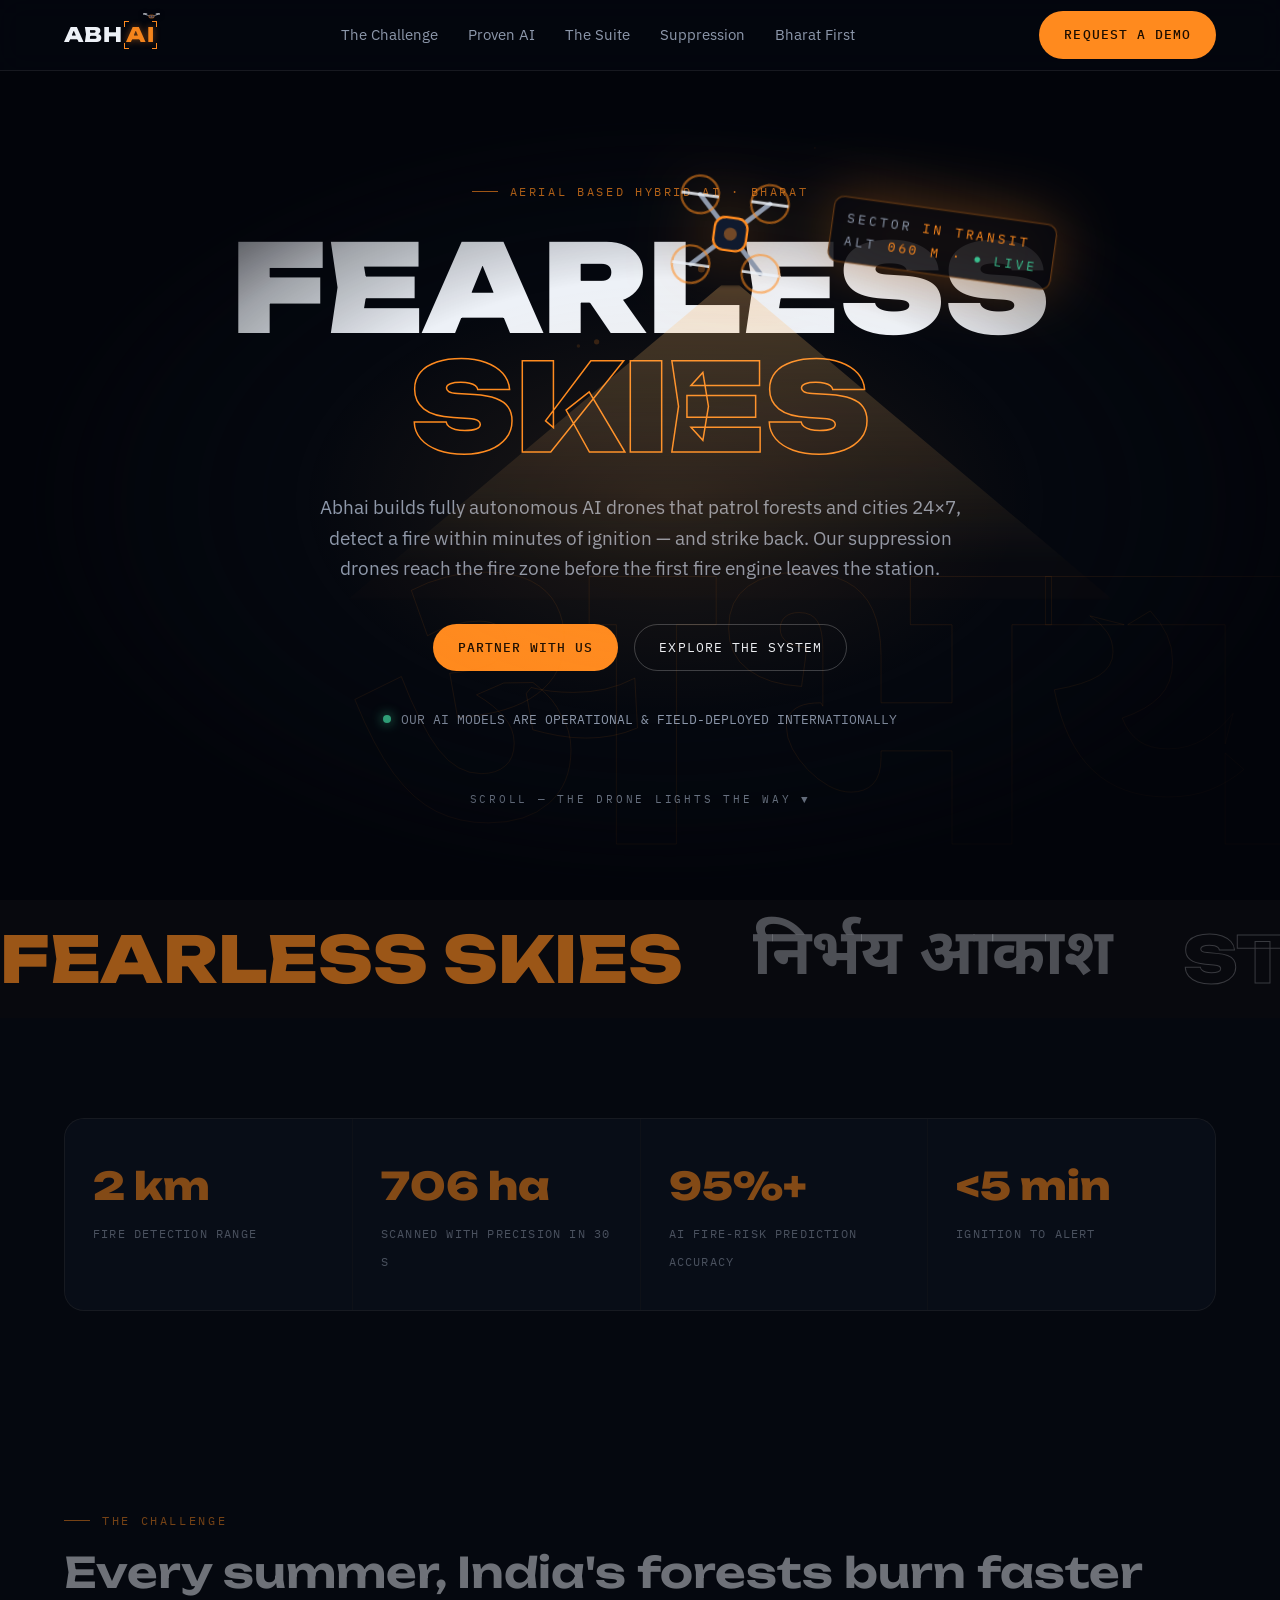
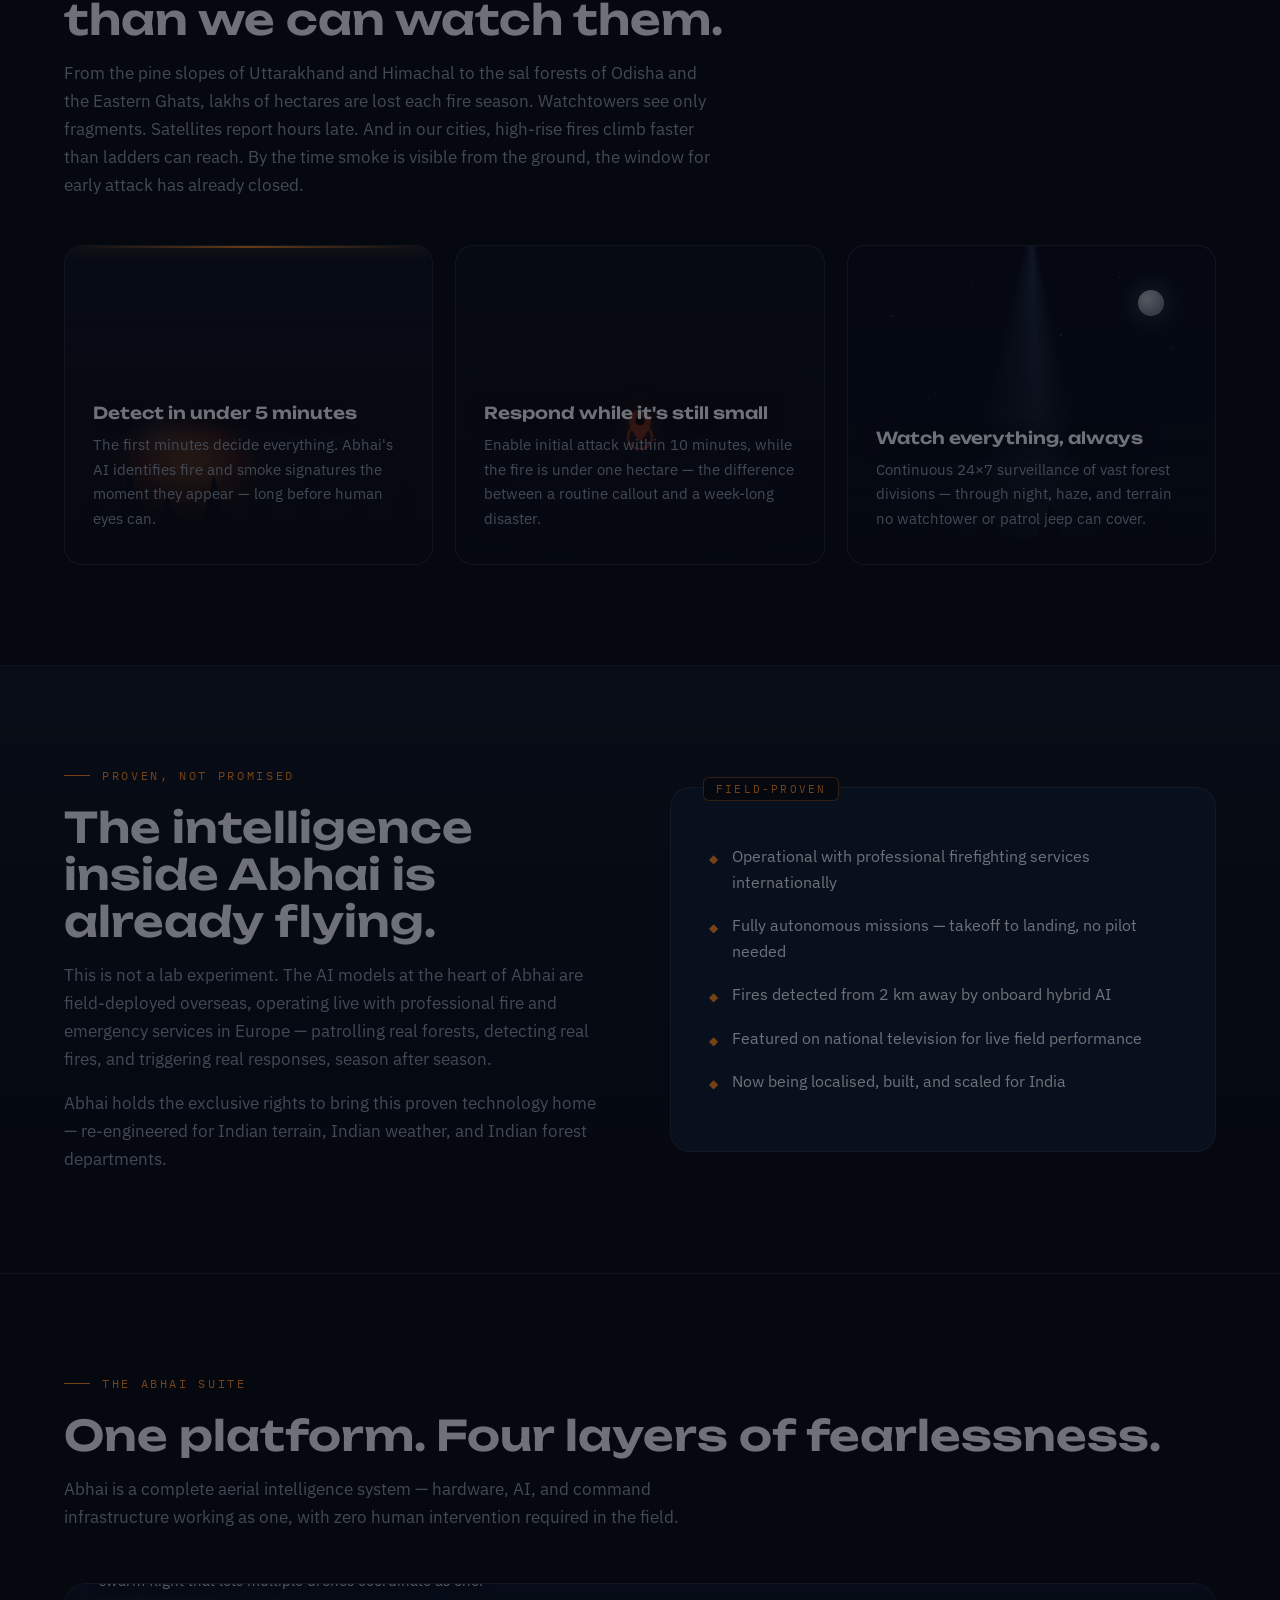
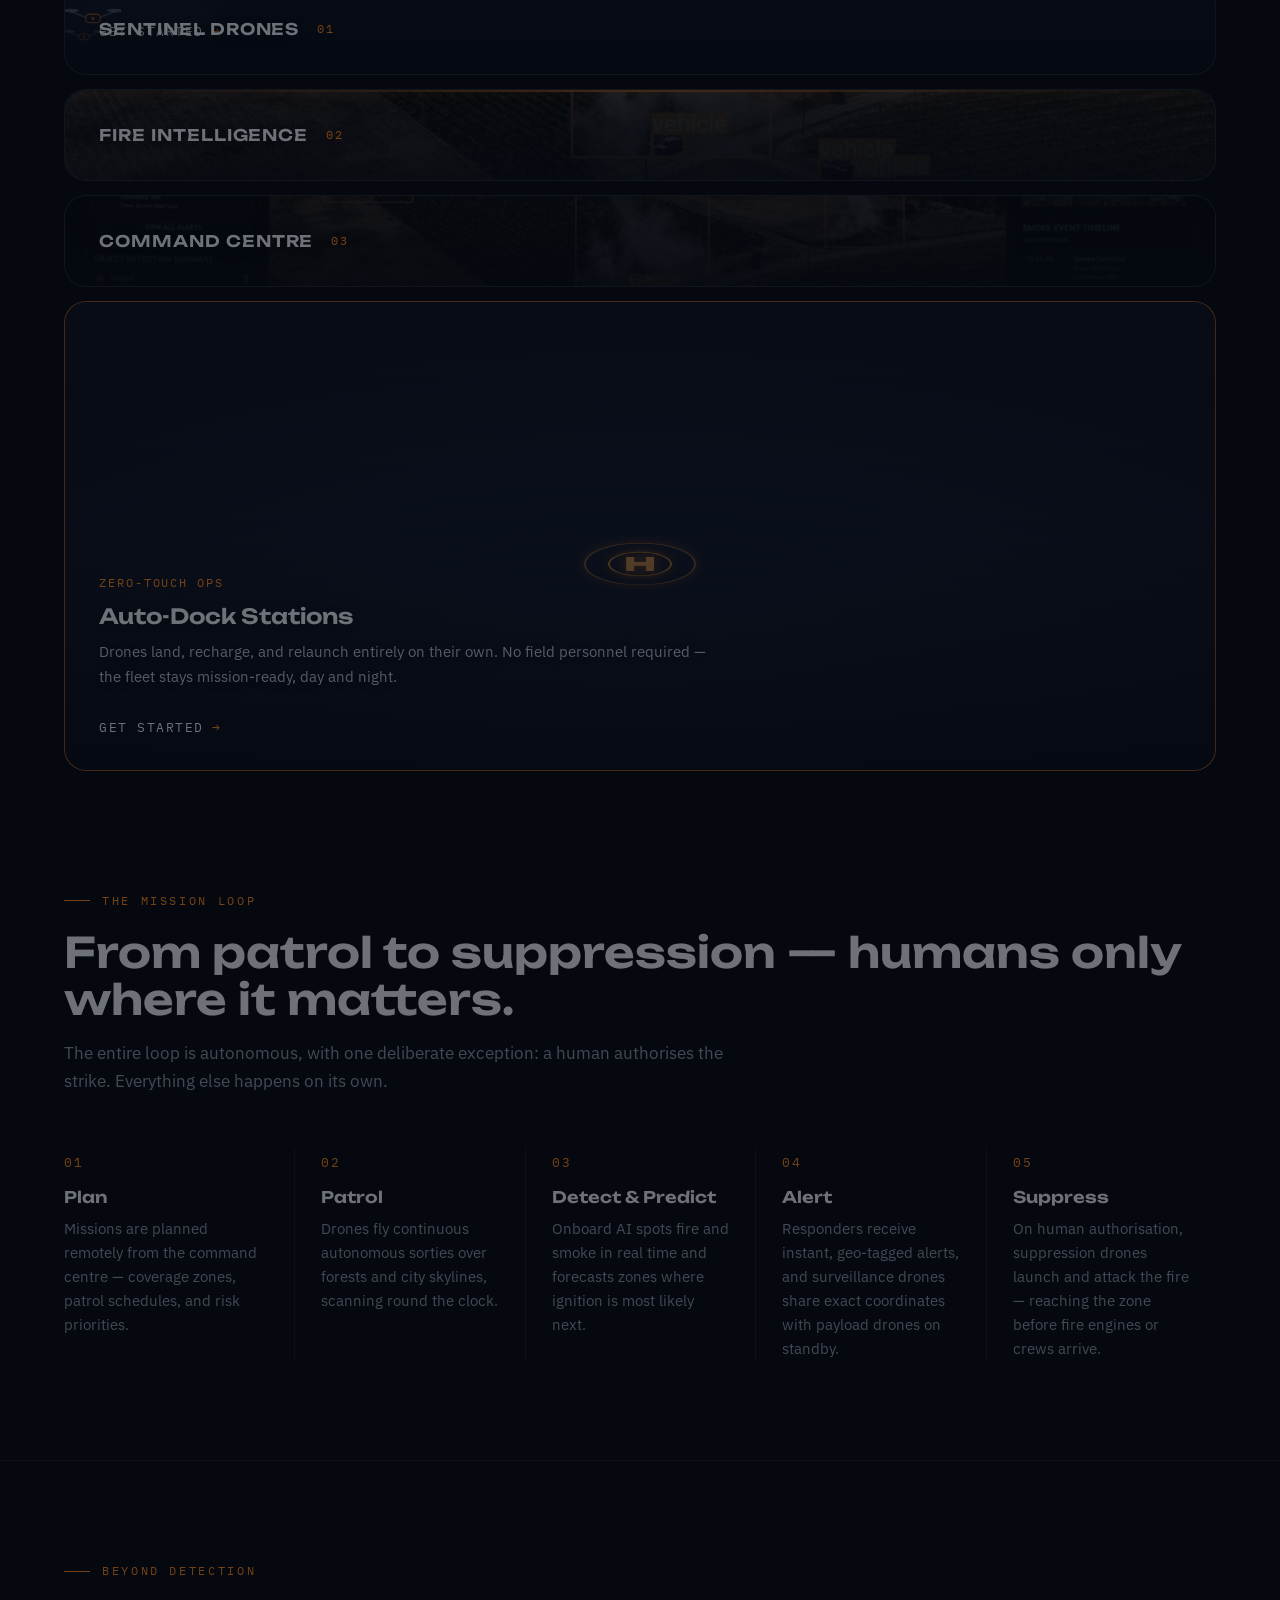
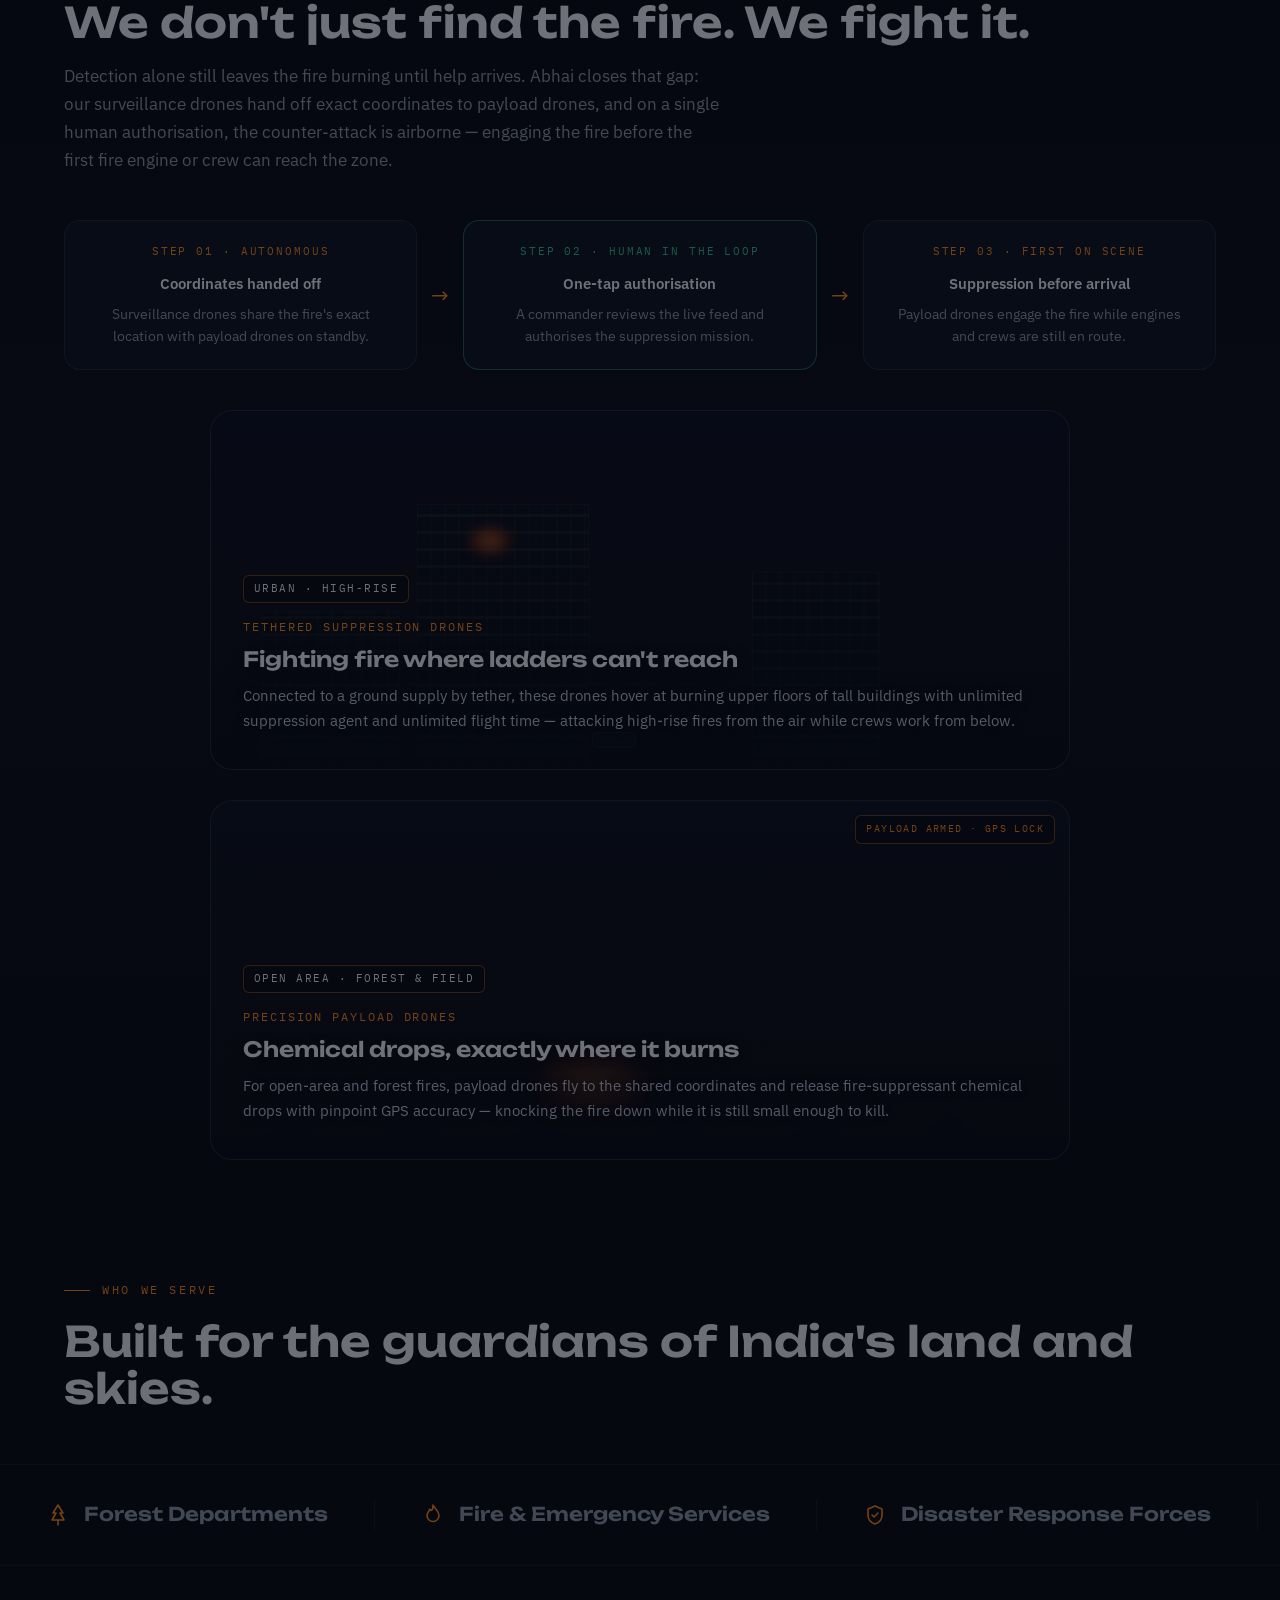
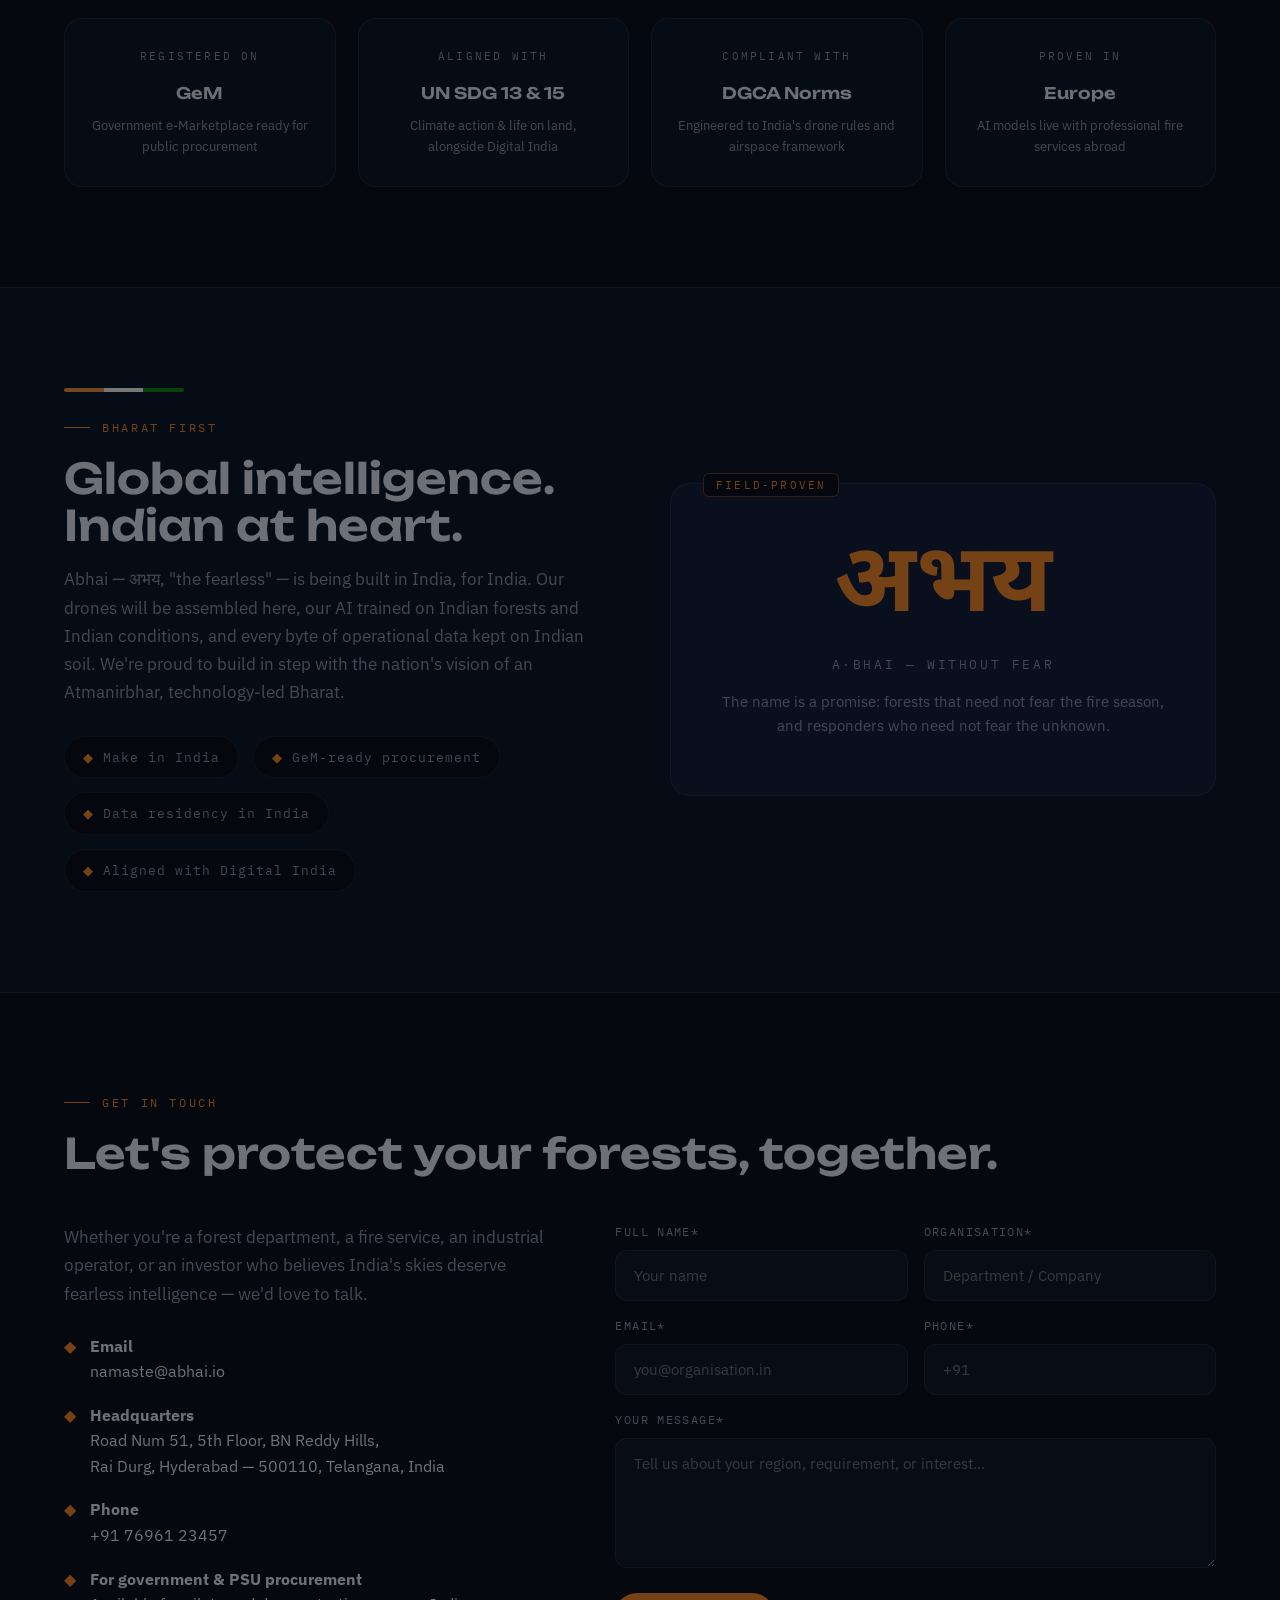
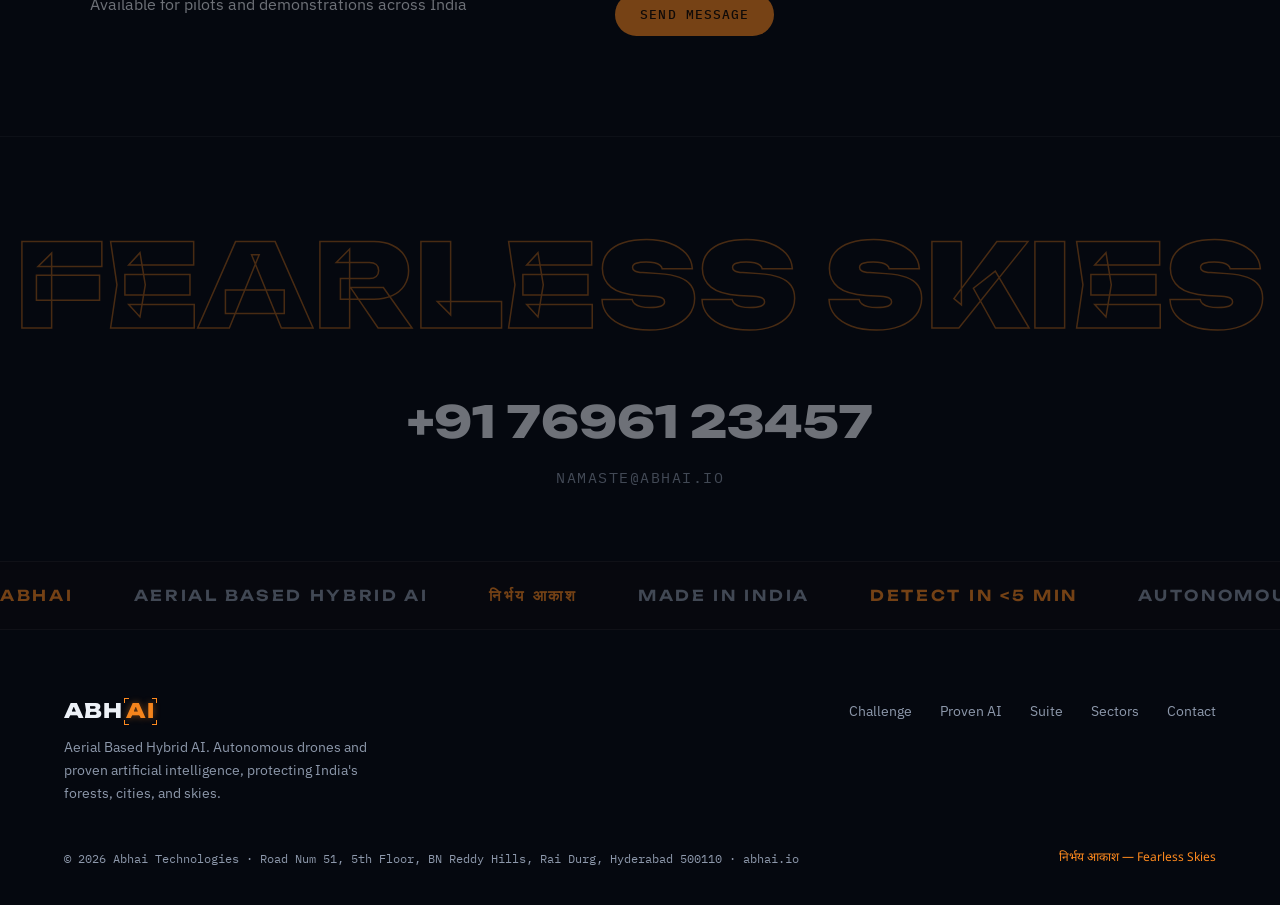
==== commit 74da7528: "Add files via upload" ====
--- a/index.html
+++ b/index.html
@@ -361,14 +361,18 @@
 .padring.p2{width:112px;height:112px;animation-delay:.9s;border-color:rgba(255,160,60,.6)}
 @keyframes padpulse{0%,100%{opacity:1}50%{opacity:.3}}
 .padH{position:absolute;left:50%;top:56%;transform:translate(-50%,-50%) scaleY(.55);font-family:var(--disp);font-weight:800;font-size:34px;color:#FFB35C;text-shadow:0 0 18px rgba(255,138,30,.8)}
-.lander{position:absolute;left:50%;top:16%;width:74px;margin-left:-37px;animation:landcycle 5.5s ease-in-out infinite;filter:drop-shadow(0 8px 16px rgba(0,0,0,.7)) drop-shadow(0 0 10px rgba(255,138,30,.25))}
-@keyframes landcycle{0%{transform:translateY(-30px);opacity:0}15%{opacity:1}55%{transform:translateY(66px)}75%{transform:translateY(66px);opacity:1}92%,100%{transform:translateY(-30px);opacity:0}}
 @keyframes charge{0%{transform:scaleX(.1)}80%,100%{transform:scaleX(1)}}
+/* — Collapsed suite banners: uniform dark strip, photo zooms paused — */
+.stab .scene img{transition:filter .5s ease}
+.stab:not(.active) .scene img{filter:brightness(.38) saturate(.7);animation-play-state:paused}
+.stab:not(.active) .scene::after{background:linear-gradient(180deg,rgba(6,10,18,.40) 0%,rgba(6,10,18,.78) 100%)!important}
+.stab:not(.active) .sc-vision .hudtag,.stab:not(.active) .sc-vision .zoomtag,.stab:not(.active) .sc-cc .cctag,.stab:not(.active) .sc-vision .corner{opacity:0;transition:opacity .3s}
+
 /* — Narrative drone suppression attachments — */
 .tline{position:absolute;width:3px;background:repeating-linear-gradient(180deg,rgba(58,192,143,.9) 0 8px,rgba(58,192,143,.25) 8px 14px);animation:tetherflow 1s linear infinite;transform-origin:1.5px 0;display:none;left:0;top:0}
 @keyframes tetherflow{to{background-position:0 -14px}}
-.jetline{position:absolute;width:4px;border-radius:3px;background:linear-gradient(180deg,rgba(175,222,255,.95),rgba(175,222,255,.10));transform-origin:2px 0;filter:blur(1px);display:none;left:0;top:0}
 .paydot{position:absolute;width:8px;height:12px;border-radius:3px;background:#FF5A2A;border:1px solid rgba(255,200,120,.8);display:none;left:0;top:0;box-shadow:0 0 8px rgba(255,90,42,.6)}
+.spraydot{position:absolute;width:5px;height:5px;border-radius:50%;background:rgba(175,222,255,.92);display:none;left:0;top:0;box-shadow:0 0 6px rgba(175,222,255,.5)}
 .sup-card .hifire,.sup-card .gfire{transition:filter 1.2s ease}
 .sup-card.suppressing .hifire{filter:blur(6px) brightness(.28) saturate(.6)}
 .sup-card.suppressing .gfire{filter:blur(8px) brightness(.32) saturate(.6)}
@@ -569,7 +573,6 @@
         <div class="scene sc-dock">
           <div class="padring p1"></div><div class="padring p2"></div>
           <div class="padH">H</div>
-          <svg class="lander" viewBox="0 0 60 24"><line x1="6" y1="8" x2="22" y2="14" stroke="#8D98AB" stroke-width="2.4"/><line x1="54" y1="8" x2="38" y2="14" stroke="#8D98AB" stroke-width="2.4"/><ellipse cx="6" cy="7" rx="10" ry="2.2" fill="rgba(237,241,247,.85)"/><ellipse cx="54" cy="7" rx="10" ry="2.2" fill="rgba(237,241,247,.85)"/><rect x="21" y="11" width="18" height="10" rx="4.5" fill="#22335A" stroke="#FFB35C" stroke-width="1.8"/><circle cx="30" cy="16" r="2.2" fill="#FF8A1E"><animate attributeName="opacity" values="1;.3;1" dur="1.2s" repeatCount="indefinite"/></circle></svg>
         </div>
         <div class="collapsed"><b>AUTO-DOCK STATIONS</b><small>04</small></div>
         <div class="body">
@@ -876,10 +879,14 @@
   const tetherCard=document.getElementById('tetherCard');
   const dropCard=document.getElementById('dropCard');
   const fadeEls=[...document.querySelectorAll('header.hero,section,.band,.mega')];
+  const dockStab=document.querySelector('.sc-dock')?.closest('.stab');
 
   // attachments the drone deploys during suppression demos
   const tline=document.createElement('div');tline.className='tline';layer.appendChild(tline);
-  const jet=document.createElement('div');jet.className='jetline';layer.appendChild(jet);
+  const sprays=Array.from({length:6},(_,i)=>{
+    const d=document.createElement('div');d.className='spraydot';layer.appendChild(d);
+    return{el:d,t:i/6,k:(i%2?1:-1)*(.4+(i%3)*.35)};
+  });
   const pays=[0,.33,.66].map(t0=>{
     const d=document.createElement('div');d.className='paydot';layer.appendChild(d);
     return{el:d,t:t0};
@@ -932,14 +939,16 @@
     const E=L*L*(3-2*L);
     const rT=E>0?null:inBand(tetherCard);
     const rD=(E>0||rT)?null:inBand(dropCard);
-    const phase=E>0?'LAND':(rT?'TETHER':(rD?'DROP':'FLIGHT'));
+    const rK=(E>0||rT||rD||!dockStab||!dockStab.classList.contains('active'))?null:inBand(dockStab);
+    const phase=E>0?'LAND':(rT?'TETHER':(rD?'DROP':(rK?'DOCK':'FLIGHT')));
 
     // ---- drone target ----
-    const amp=Math.min(w*.14,180);
-    let tx=w*.5+amp*Math.sin(p*Math.PI*2.4);
+    // slow left→right searchlight swing — the game-style scan
+    const swing=Math.sin(performance.now()/3900)*Math.min(w*.30,430);
+    let tx=w*.5+swing;
     let ty=h*.145+Math.sin(performance.now()/700)*8;
     let ts=flightScale;
-    let px_t=w*.5+(curX-w*.5)*.35, py_t=h*.56; // light anchored to content column
+    let px_t=curX, py_t=h*.56; // the light pool rides directly under the drone
 
     if(phase==='TETHER'){
       tx=rT.left+rT.width*.47;
@@ -949,10 +958,15 @@
       tx=rD.left+rD.width*.45;
       ty=Math.max(rD.top-46,88)+Math.sin(performance.now()/700)*6;
       px_t=rD.left+rD.width*.5;py_t=rD.top+rD.height*.5;
+    }else if(phase==='DOCK'){
+      tx=rK.left+rK.width*.5;
+      ty=rK.top+rK.height*.50+Math.sin(performance.now()/650)*4;
+      ts=flightScale*.85;
+      px_t=rK.left+rK.width*.5;py_t=rK.top+rK.height*.5;
     }else if(phase==='LAND'&&dock){
       const r=dock.getBoundingClientRect();
       if(r.width>0){
-        const fx=w*.5+amp*Math.sin(p*Math.PI*2.4),fy=h*.145;
+        const fx=w*.5+swing,fy=h*.145;
         tx=fx+((r.left+r.width/2)-fx)*E;
         ty=fy+((r.top+r.height/2)-fy)*E;
         ts=flightScale+((r.width/110)-flightScale)*E;
@@ -1011,10 +1025,20 @@
       const bx=rT.left+rT.width*.47,by=rT.top+rT.height*.92;
       const fx=rT.left+rT.width*.33,fy=rT.top+rT.height*.38;
       tline.style.display='block';aim(tline,curX,dyA,bx,by);
-      jet.style.display='block';aim(jet,curX-6,dyA-6,fx,fy);
+      sprays.forEach(sd=>{
+        sd.t+=.018;if(sd.t>1)sd.t-=1;
+        const q=sd.t;
+        const sx=(curX-6)+(fx-(curX-6))*q+Math.sin(q*Math.PI)*8*sd.k;
+        const sy=(dyA-6)+(fy-(dyA-6))*q+Math.sin(q*Math.PI)*14;
+        sd.el.style.display='block';
+        sd.el.style.left=sx+'px';sd.el.style.top=sy+'px';
+        sd.el.style.opacity=(q<.05||q>.9)?0:(.9-q*.4);
+        sd.el.style.transform='scale('+(1-q*.45)+')';
+      });
       tetherCard.classList.add('suppressing');
     }else{
-      tline.style.display='none';jet.style.display='none';
+      tline.style.display='none';
+      sprays.forEach(sd=>sd.el.style.display='none');
       tetherCard&&tetherCard.classList.remove('suppressing');
     }
     if(phase==='DROP'){
@@ -1063,6 +1087,7 @@
       else if(phase==='LAND')sec='FINAL APPROACH';
       else if(phase==='TETHER')sec='TETHER SUPPRESSION · LIVE';
       else if(phase==='DROP')sec='PAYLOAD DROP · LIVE';
+      else if(phase==='DOCK')sec='AUTO-DOCK · LANDING DEMO';
       else sec=nearestSector();
       hudSector.textContent=sec;
       hudAlt.textContent=String(Math.round(60+(1-E)*p*340)).padStart(3,'0')+' M';
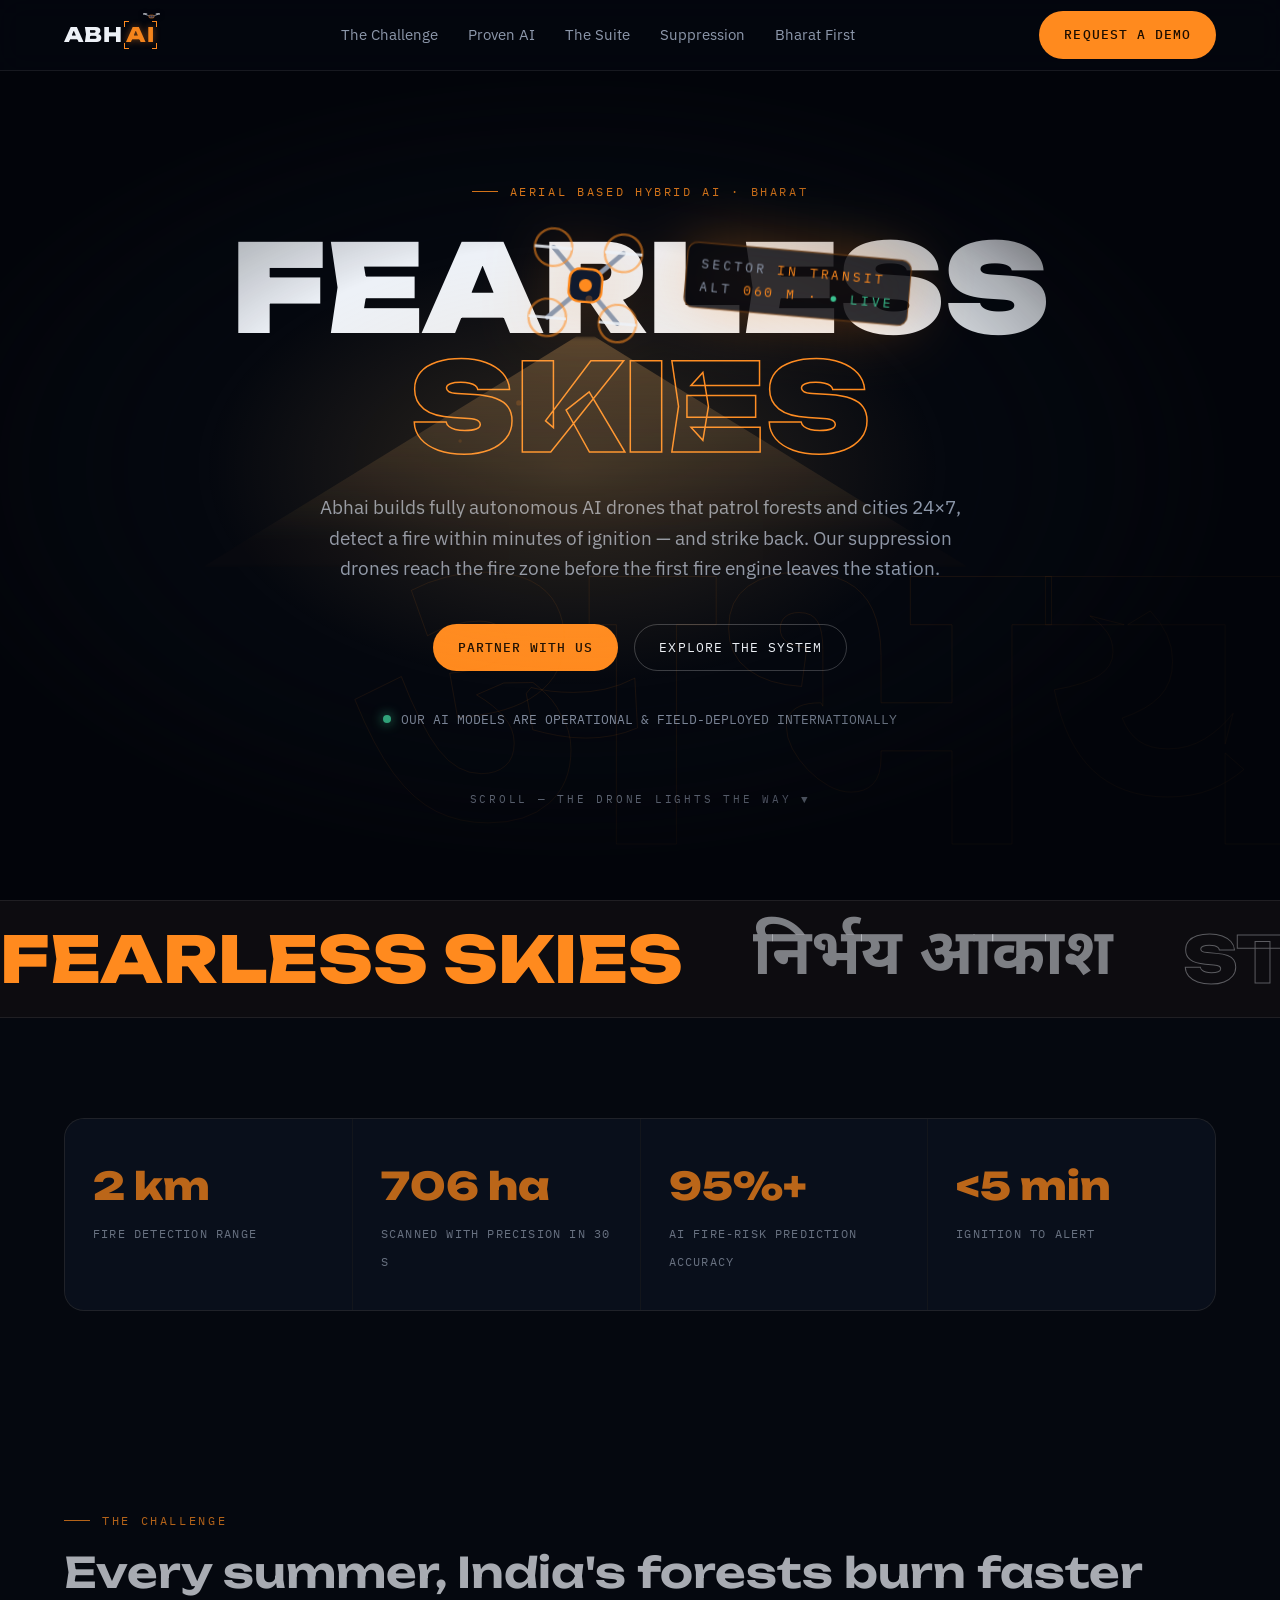
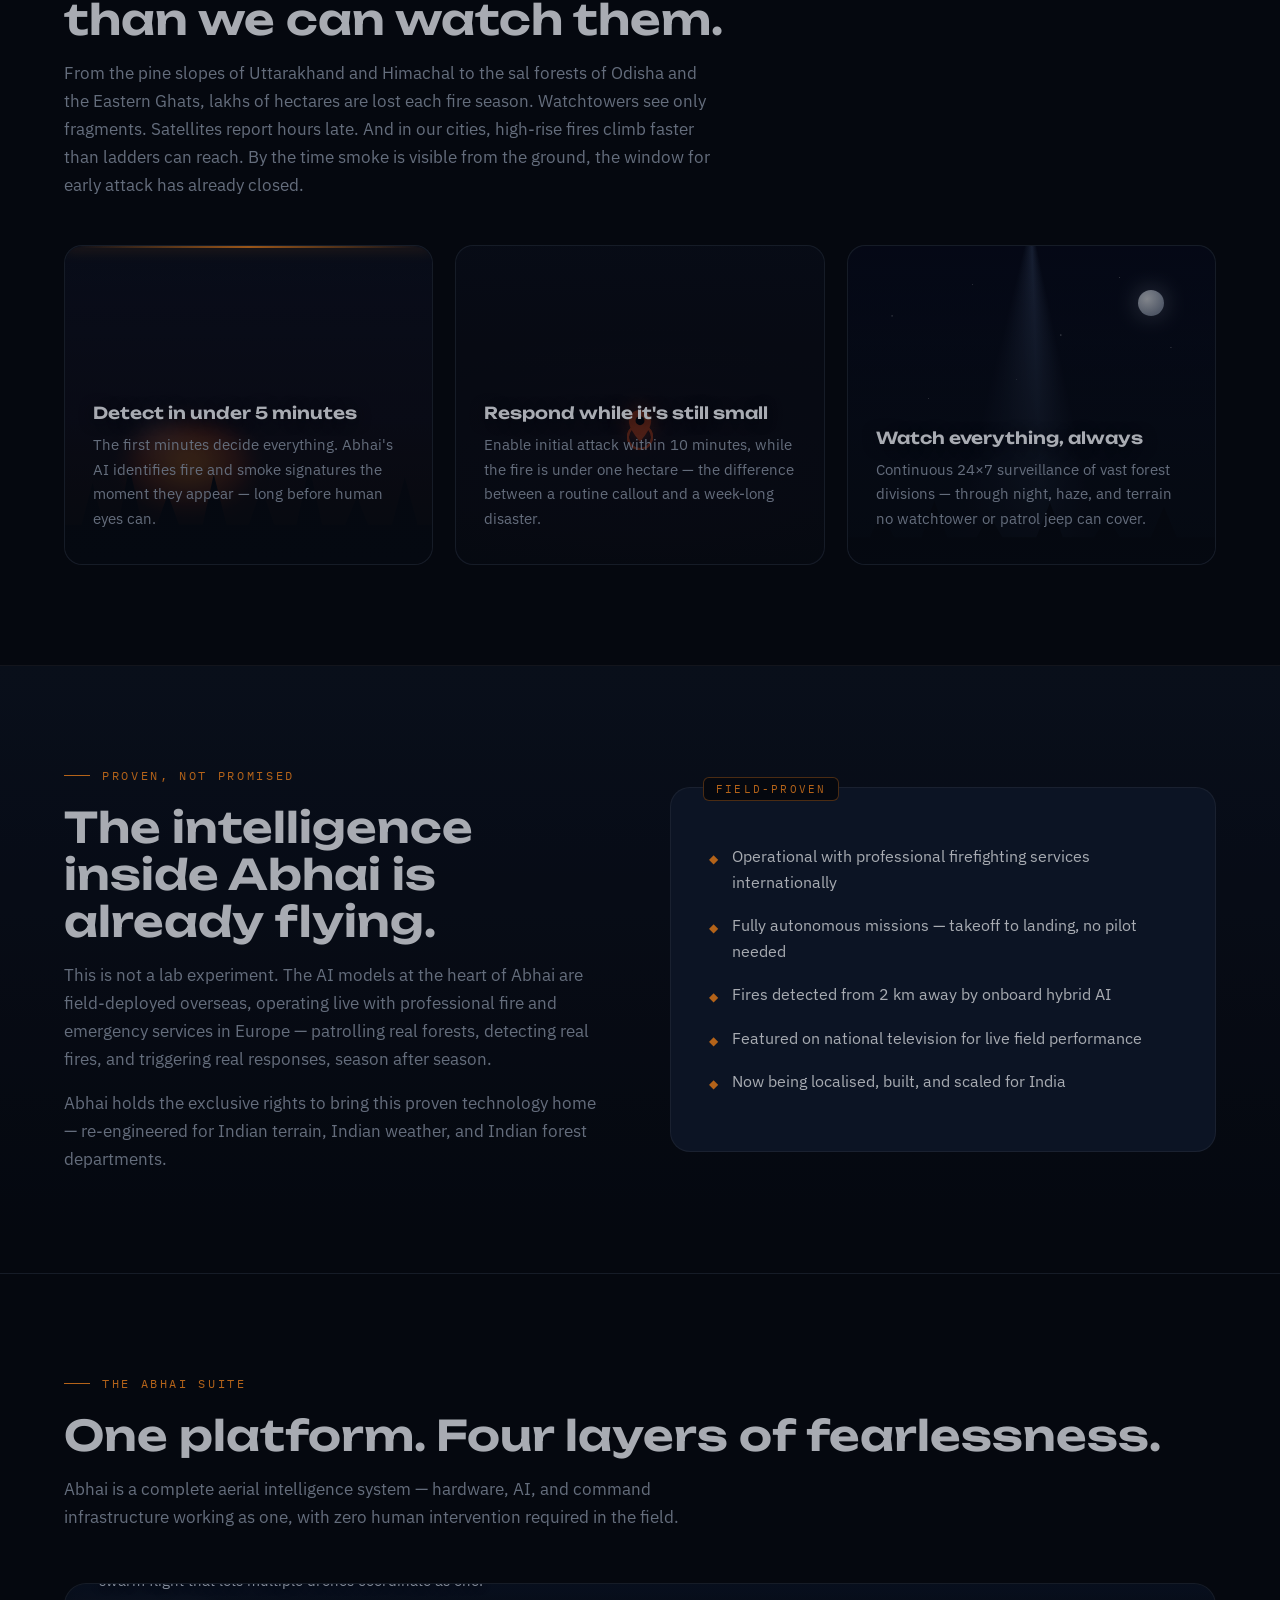
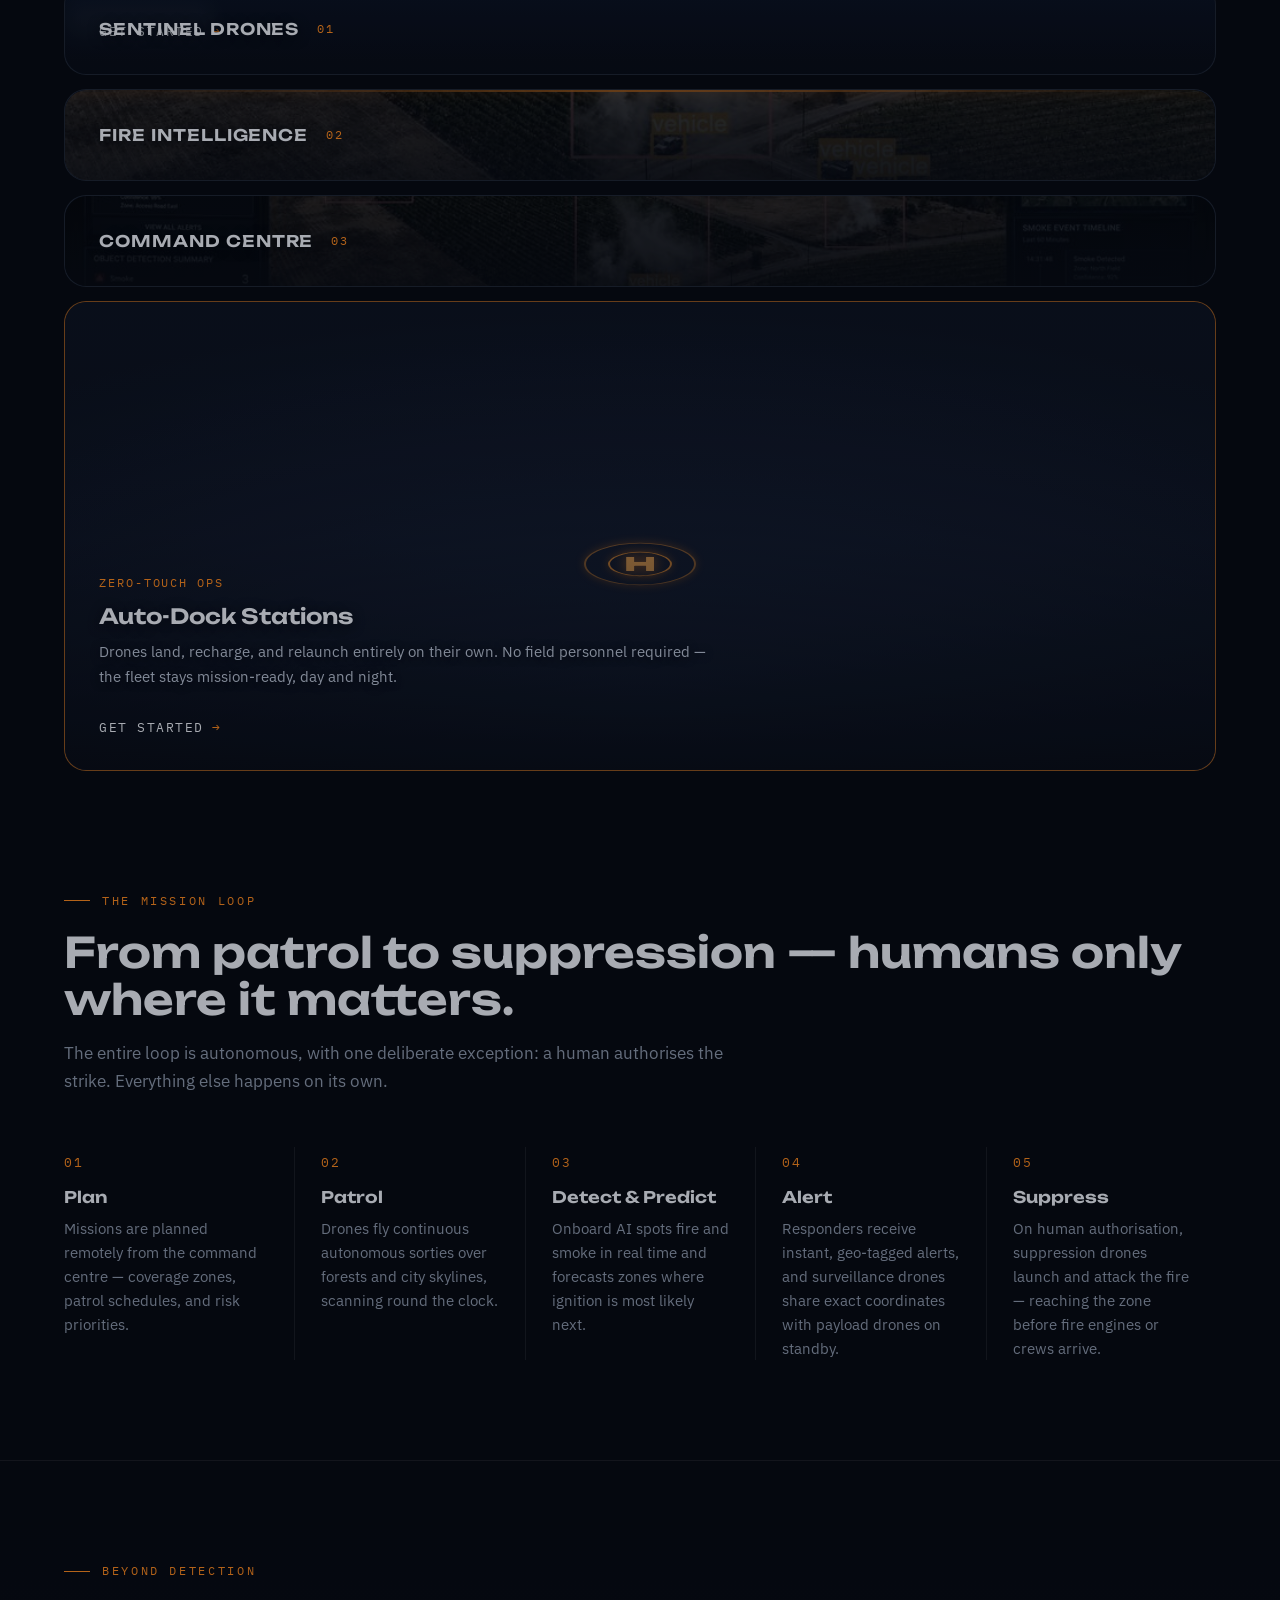
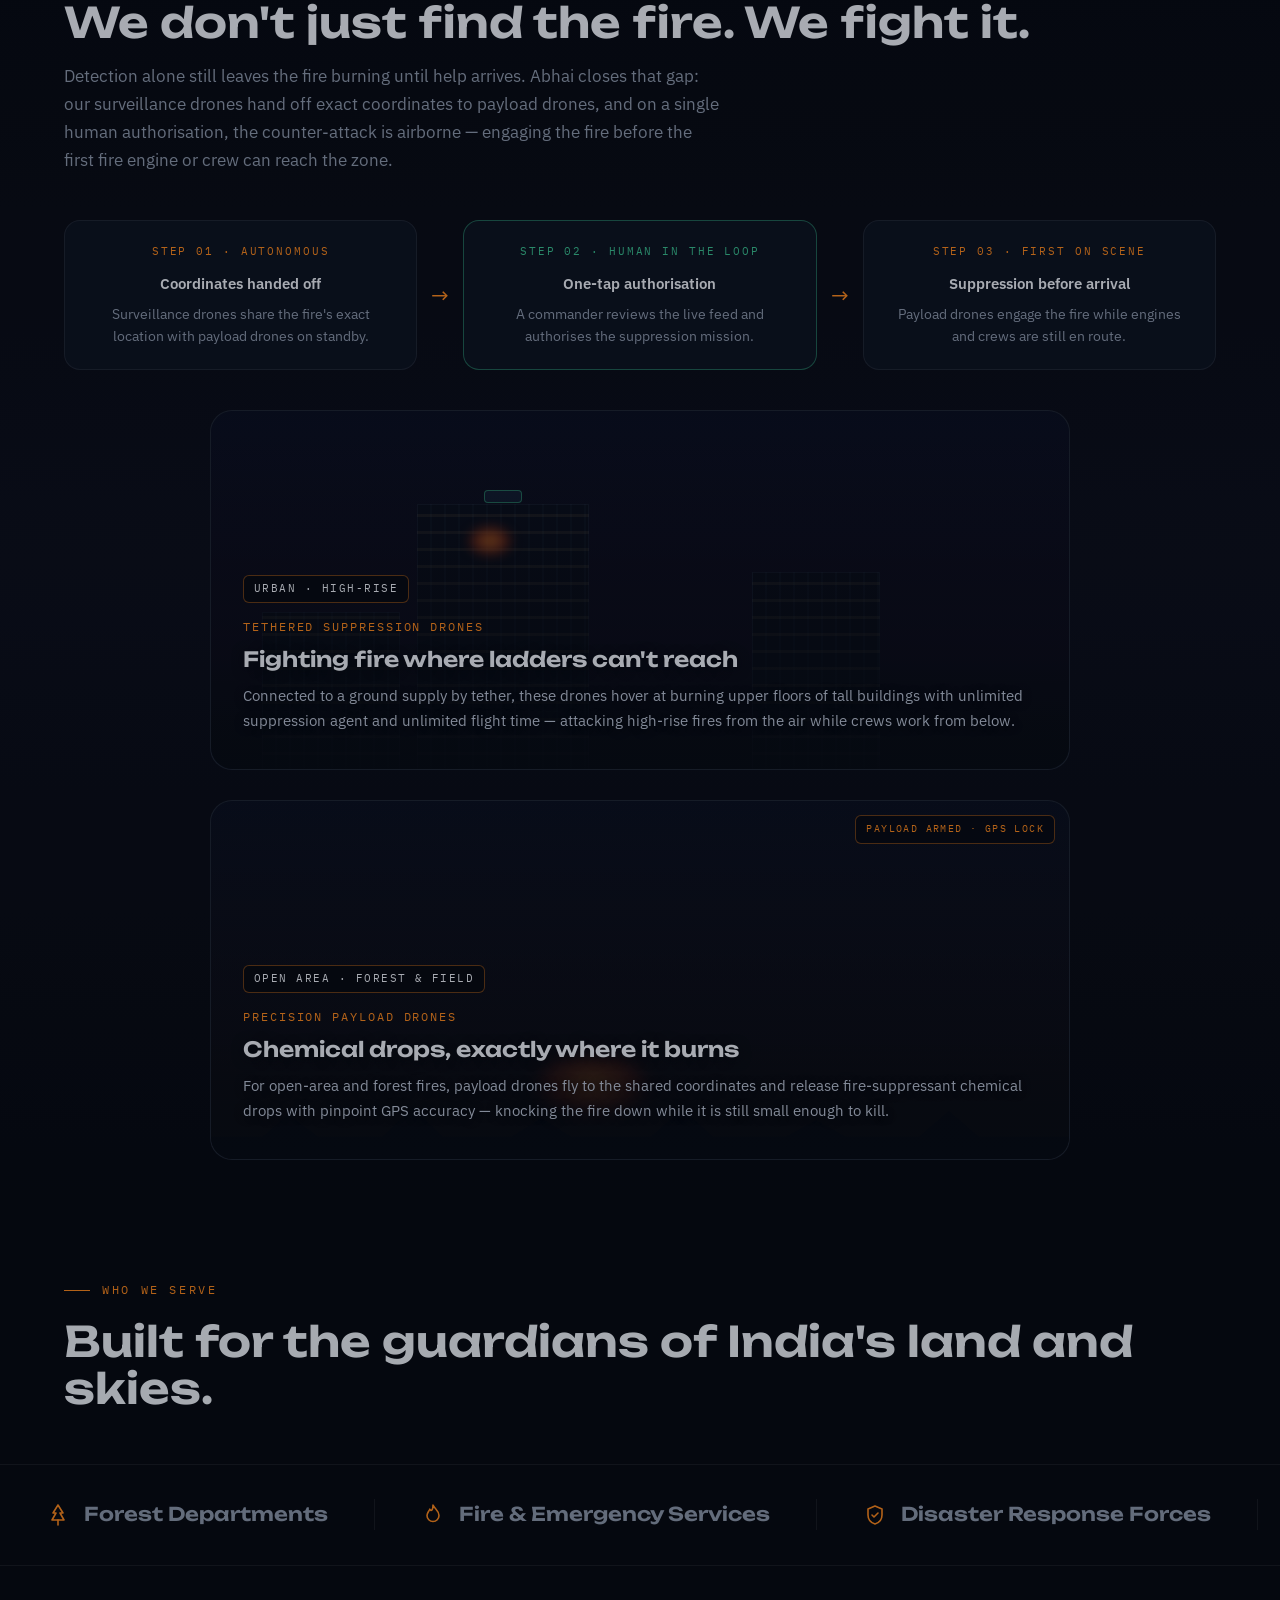
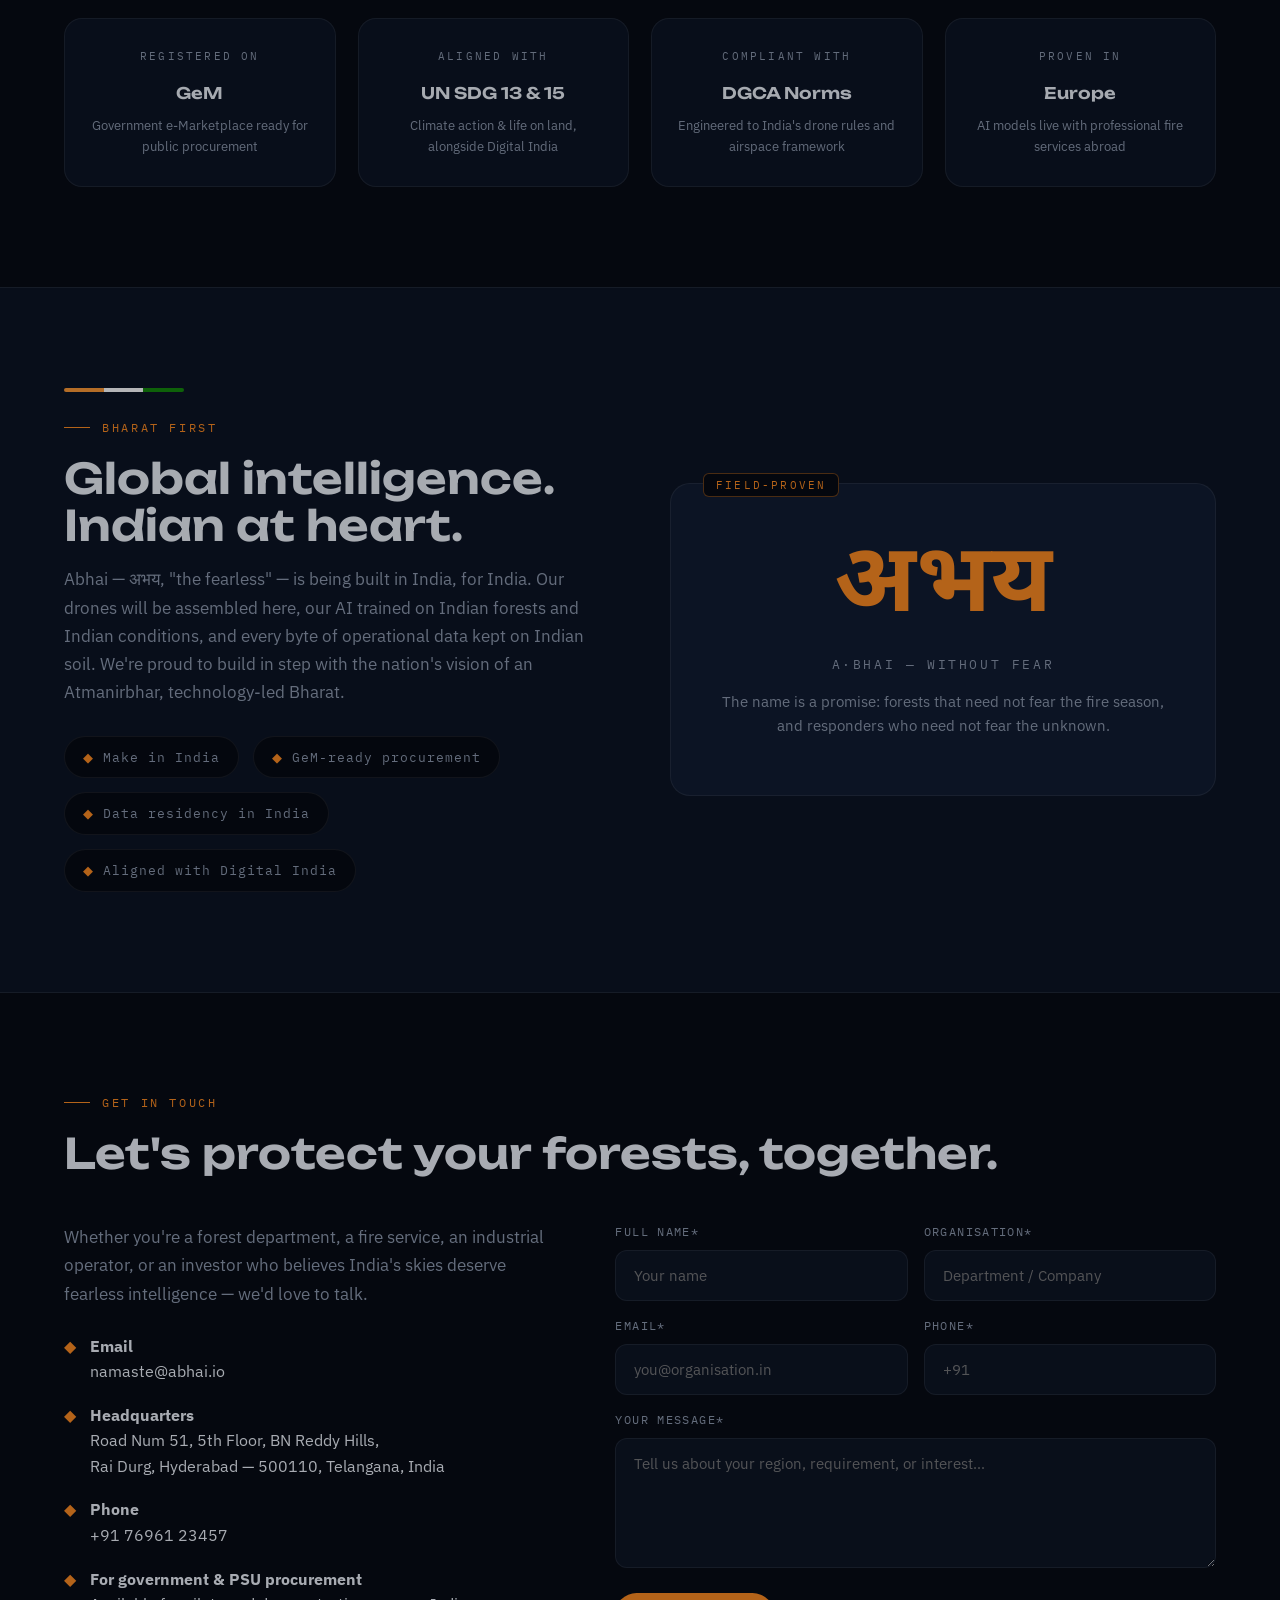
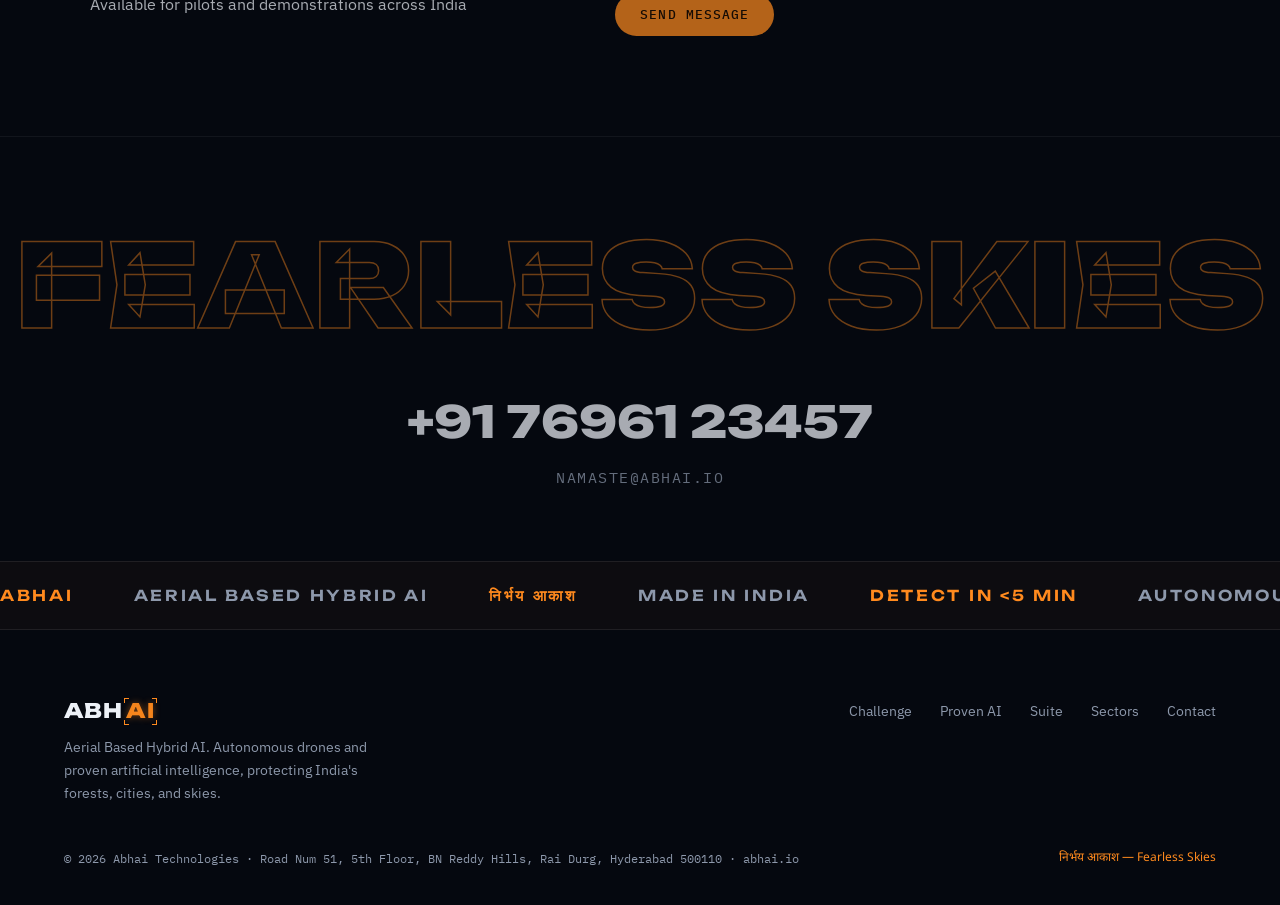
==== commit 66cb7e92: "Add files via upload" ====
--- a/index.html
+++ b/index.html
@@ -50,10 +50,10 @@
 
 /* ============ SCROLL DRONE ============ */
 #droneLayer{position:fixed;inset:0;z-index:5;pointer-events:none;--lx:50vw;--ly:55vh;--lrx:760px;--lry:44vh}
-#lightVeil{position:absolute;inset:0;background:rgba(2,4,9,.72);
+#lightVeil{position:absolute;inset:0;background:rgba(2,4,9,.63);
   -webkit-mask-image:radial-gradient(ellipse var(--lrx) var(--lry) at var(--lx) var(--ly),transparent 0%,transparent 56%,rgba(0,0,0,.45) 80%,#000 98%);
   mask-image:radial-gradient(ellipse var(--lrx) var(--lry) at var(--lx) var(--ly),transparent 0%,transparent 56%,rgba(0,0,0,.45) 80%,#000 98%)}
-#lightGlow{position:absolute;inset:0;background:radial-gradient(ellipse calc(var(--lrx)*.85) calc(var(--lry)*.85) at var(--lx) var(--ly),rgba(255,180,95,.10),transparent 65%)}
+#lightGlow{position:absolute;inset:0;background:radial-gradient(ellipse calc(var(--lrx)*.85) calc(var(--lry)*.85) at var(--lx) var(--ly),rgba(255,195,115,.17),transparent 65%)}
 #beam{position:absolute;background:linear-gradient(180deg,rgba(255,190,110,.32),rgba(255,180,95,.02) 88%);clip-path:polygon(calc(50% - 9px) 0,calc(50% + 9px) 0,100% 100%,0 100%);filter:blur(2px)}
 #drone{position:absolute;width:110px;height:110px;left:0;top:0;will-change:transform;filter:drop-shadow(0 0 24px rgba(255,138,30,.4));transition:opacity .5s}
 #drone svg{width:100%;height:100%;overflow:visible}
@@ -143,7 +143,7 @@
 
 /* ============ SUITE (vertical stack, opens on scroll) ============ */
 .suite-tabs{display:flex;flex-direction:column;gap:14px;margin-top:52px}
-.stab{position:relative;overflow:hidden;border-radius:22px;border:1px solid var(--line);background:var(--panel);height:92px;transition:height .75s cubic-bezier(.45,0,.2,1),border-color .35s;display:flex;flex-direction:column;justify-content:flex-end;padding:30px 34px}
+.stab{position:relative;overflow:hidden;border-radius:22px;border:1px solid var(--line);background:var(--panel);height:92px;transition:height .95s cubic-bezier(.45,0,.2,1),border-color .35s;display:flex;flex-direction:column;justify-content:flex-end;padding:30px 34px}
 .stab.active{height:470px;border-color:rgba(255,138,30,.55)}
 .stab .collapsed{position:absolute;inset:0;display:flex;align-items:center;padding:0 34px;gap:18px;transition:opacity .3s;z-index:2}
 .stab .collapsed small{font-family:var(--mono);font-size:11.5px;color:var(--saffron);letter-spacing:.15em}
@@ -253,7 +253,7 @@
 .bldg.b2{left:24%;width:20%;height:74%}
 .bldg.b3{right:22%;width:15%;height:55%}
 .hifire{position:absolute;left:30%;top:32%;width:44px;height:30px;border-radius:50%;background:radial-gradient(ellipse,rgba(255,150,45,.95),rgba(255,60,20,.5) 55%,transparent 78%);filter:blur(6px);animation:flick 1.4s ease-in-out infinite}
-.tbase{position:absolute;left:47%;bottom:6%;width:44px;height:16px;margin-left:-22px;border-radius:4px;background:#16233C;border:1px solid rgba(58,192,143,.6)}
+.tbase{position:absolute;left:34%;top:22%;width:38px;height:13px;margin-left:-19px;border-radius:4px;background:#16233C;border:1px solid rgba(58,192,143,.7)}
 
 /* — Scene: precision payload drop — */
 .sc-drop{background:linear-gradient(180deg,#0A1020 0%,#12121F 60%,#1A130D 100%)}
@@ -306,9 +306,6 @@
 .sc-drones{background:linear-gradient(180deg,#0C1830 0%,#0A101E 100%)}
 .cloud{position:absolute;width:150px;height:38px;border-radius:40px;background:rgba(185,200,225,.08);filter:blur(9px);animation:drift 16s linear infinite}
 @keyframes drift{from{transform:translateX(-180px)}to{transform:translateX(620px)}}
-.fly{position:absolute;width:56px;height:auto;animation:flyby 10s linear infinite;filter:drop-shadow(0 4px 10px rgba(0,0,0,.5))}
-.fly.f2{width:38px;animation-duration:14s;animation-delay:-6s;opacity:.75}
-@keyframes flyby{from{transform:translateX(-90px) translateY(0)}50%{transform:translateX(280px) translateY(-10px)}to{transform:translateX(640px) translateY(0)}}
 
 /* — Scene: fire intelligence (real onboard AI feed) — */
 .sc-vision{background:#0B0F1C}
@@ -373,11 +370,12 @@
 @keyframes tetherflow{to{background-position:0 -14px}}
 .paydot{position:absolute;width:8px;height:12px;border-radius:3px;background:#FF5A2A;border:1px solid rgba(255,200,120,.8);display:none;left:0;top:0;box-shadow:0 0 8px rgba(255,90,42,.6)}
 .spraydot{position:absolute;width:5px;height:5px;border-radius:50%;background:rgba(175,222,255,.92);display:none;left:0;top:0;box-shadow:0 0 6px rgba(175,222,255,.5)}
+.mini{position:absolute;width:46px;left:0;top:0;opacity:0;filter:drop-shadow(0 4px 10px rgba(0,0,0,.55));pointer-events:none}
 .sup-card .hifire,.sup-card .gfire{transition:filter 1.2s ease}
 .sup-card.suppressing .hifire{filter:blur(6px) brightness(.28) saturate(.6)}
 .sup-card.suppressing .gfire{filter:blur(8px) brightness(.32) saturate(.6)}
 /* — Passed content fades back to dark behind the drone — */
-header.hero,section,.band,.mega{transition:opacity .55s linear}
+header.hero,section,.mega{transition:opacity .45s linear}
 </style>
 </head>
 <body>
@@ -529,8 +527,6 @@
       <div class="stab active">
         <div class="scene sc-drones">
           <div class="cloud" style="top:20%"></div>
-          <svg class="fly" style="top:22%" viewBox="0 0 60 24"><line x1="6" y1="8" x2="22" y2="14" stroke="#5A6B85" stroke-width="2"/><line x1="54" y1="8" x2="38" y2="14" stroke="#5A6B85" stroke-width="2"/><ellipse cx="6" cy="7" rx="9" ry="2" fill="rgba(237,241,247,.5)"/><ellipse cx="54" cy="7" rx="9" ry="2" fill="rgba(237,241,247,.5)"/><rect x="22" y="11" width="16" height="9" rx="4" fill="#16233C" stroke="#FF8A1E" stroke-width="1.4"/><circle cx="30" cy="15.5" r="1.8" fill="#FF8A1E"/></svg>
-          <svg class="fly f2" style="top:48%" viewBox="0 0 60 24"><line x1="6" y1="8" x2="22" y2="14" stroke="#5A6B85" stroke-width="2"/><line x1="54" y1="8" x2="38" y2="14" stroke="#5A6B85" stroke-width="2"/><ellipse cx="6" cy="7" rx="9" ry="2" fill="rgba(237,241,247,.5)"/><ellipse cx="54" cy="7" rx="9" ry="2" fill="rgba(237,241,247,.5)"/><rect x="22" y="11" width="16" height="9" rx="4" fill="#16233C" stroke="#FF8A1E" stroke-width="1.4"/><circle cx="30" cy="15.5" r="1.8" fill="#FF8A1E"/></svg>
         </div>
         <div class="collapsed"><b>SENTINEL DRONES</b><small>01</small></div>
         <div class="body">
@@ -878,8 +874,18 @@
   const stabs=[...document.querySelectorAll('.stab')];
   const tetherCard=document.getElementById('tetherCard');
   const dropCard=document.getElementById('dropCard');
-  const fadeEls=[...document.querySelectorAll('header.hero,section,.band,.mega')];
+  const fadeEls=[...document.querySelectorAll('header.hero,section,.mega')];
   const dockStab=document.querySelector('.sc-dock')?.closest('.stab');
+  const sentinelStab=document.querySelector('.sc-drones')?.closest('.stab');
+  const visionStab=document.querySelector('.sc-vision')?.closest('.stab');
+  const ccStab=document.querySelector('.sc-cc')?.closest('.stab');
+  const suiteWrap=document.querySelector('.suite-tabs');
+  let curStab=0,lastStabT=0,swb=0,vf=1;
+  const MINI='<svg viewBox="0 0 60 24"><line x1="6" y1="8" x2="22" y2="14" stroke="#8D98AB" stroke-width="2.4"/><line x1="54" y1="8" x2="38" y2="14" stroke="#8D98AB" stroke-width="2.4"/><ellipse cx="6" cy="7" rx="10" ry="2.2" fill="rgba(237,241,247,.85)"/><ellipse cx="54" cy="7" rx="10" ry="2.2" fill="rgba(237,241,247,.85)"/><rect x="21" y="11" width="18" height="10" rx="4.5" fill="#22335A" stroke="#FF8A1E" stroke-width="1.8"/><circle cx="30" cy="16" r="2.2" fill="#FF8A1E"><animate attributeName="opacity" values="1;.3;1" dur="1.1s" repeatCount="indefinite"/></circle></svg>';
+  const minis=[0,1,2].map(i=>{
+    const d=document.createElement('div');d.className='mini';d.innerHTML=MINI;layer.appendChild(d);
+    return{el:d,ph:i*2.1,sp:.7+i*.22,ry:.40+i*.15};
+  });
 
   // attachments the drone deploys during suppression demos
   const tline=document.createElement('div');tline.className='tline';layer.appendChild(tline);
@@ -940,7 +946,8 @@
     const rT=E>0?null:inBand(tetherCard);
     const rD=(E>0||rT)?null:inBand(dropCard);
     const rK=(E>0||rT||rD||!dockStab||!dockStab.classList.contains('active'))?null:inBand(dockStab);
-    const phase=E>0?'LAND':(rT?'TETHER':(rD?'DROP':(rK?'DOCK':'FLIGHT')));
+    const rS=(E>0||rT||rD||rK||!sentinelStab||!sentinelStab.classList.contains('active'))?null:inBand(sentinelStab);
+    const phase=E>0?'LAND':(rT?'TETHER':(rD?'DROP':(rK?'DOCK':(rS?'SWARM':'FLIGHT'))));
 
     // ---- drone target ----
     // slow left→right searchlight swing — the game-style scan
@@ -951,13 +958,18 @@
     let px_t=curX, py_t=h*.56; // the light pool rides directly under the drone
 
     if(phase==='TETHER'){
-      tx=rT.left+rT.width*.47;
+      tx=rT.left+rT.width*.42;
       ty=Math.max(rT.top-46,88)+Math.sin(performance.now()/700)*6;
       px_t=rT.left+rT.width*.5;py_t=rT.top+rT.height*.5;
     }else if(phase==='DROP'){
       tx=rD.left+rD.width*.45;
       ty=Math.max(rD.top-46,88)+Math.sin(performance.now()/700)*6;
       px_t=rD.left+rD.width*.5;py_t=rD.top+rD.height*.5;
+    }else if(phase==='SWARM'){
+      tx=rS.left+rS.width*.5;
+      ty=rS.top+rS.height*.28+Math.sin(performance.now()/650)*5;
+      ts=flightScale*.8;
+      px_t=rS.left+rS.width*.5;py_t=rS.top+rS.height*.5;
     }else if(phase==='DOCK'){
       tx=rK.left+rK.width*.5;
       ty=rK.top+rK.height*.50+Math.sin(performance.now()/650)*4;
@@ -1002,8 +1014,8 @@
       for(const el of fadeEls){
         const r=el.getBoundingClientRect();
         let o=1;
-        if(r.bottom<mid)o=1-Math.min((mid-r.bottom)/(h*.5),1)*.93;      // passed → dark
-        else if(r.top>mid)o=1-Math.min((r.top-mid)/(h*.7),1)*.55;       // ahead → half-light
+        if(r.bottom<mid)o=1-Math.min((mid-r.bottom)/(h*.55),1)*.5;     // passed → dimmed, still readable
+        else if(r.top>mid)o=1-Math.min((r.top-mid)/(h*.7),1)*.3;        // ahead → gently dimmed
         o=o+(1-o)*E;
         el.style.opacity=o.toFixed(3);
       }
@@ -1019,10 +1031,31 @@
       beam.style.opacity=0;
     }
 
+    // ---- spotlight off while a photo panel (Fire Intelligence / Command Centre) is open ----
+    const photoOpen=(visionStab&&visionStab.classList.contains('active')&&inBand(visionStab))||(ccStab&&ccStab.classList.contains('active')&&inBand(ccStab));
+    vf+=((photoOpen?0:1)-vf)*.06;
+    veil.style.opacity=lift*vf;glow.style.opacity=lift*vf;
+    if(beam.style.opacity>0)beam.style.opacity=parseFloat(beam.style.opacity)*vf;
+
+    // ---- sentinel swarm: the main drone splits into small units ----
+    swb+=((phase==='SWARM'?1:0)-swb)*.05;
+    if(swb>.02&&rS){
+      const cx=rS.left+rS.width*.5,mt=performance.now()/1000;
+      minis.forEach(m=>{
+        const pxm=cx+Math.sin(mt*m.sp+m.ph)*rS.width*.32;
+        const pym=rS.top+rS.height*m.ry+Math.sin(mt*1.3+m.ph)*8;
+        const x=curX+(pxm-curX)*swb,y=curY+(pym-curY)*swb;
+        m.el.style.opacity=swb.toFixed(2);
+        m.el.style.transform=`translate(${x-23}px,${y-10}px)`;
+      });
+    }else{
+      minis.forEach(m=>m.el.style.opacity=0);
+    }
+
     // ---- suppression demos ----
     const dyA=curY+40*ts;
     if(phase==='TETHER'){
-      const bx=rT.left+rT.width*.47,by=rT.top+rT.height*.92;
+      const bx=rT.left+rT.width*.34,by=rT.top+rT.height*.245;
       const fx=rT.left+rT.width*.33,fy=rT.top+rT.height*.38;
       tline.style.display='block';aim(tline,curX,dyA,bx,by);
       sprays.forEach(sd=>{
@@ -1057,16 +1090,20 @@
       dropCard&&dropCard.classList.remove('suppressing');
     }
 
-    // ---- suite auto-open on scroll ----
-    if(frame%8===0&&stabs.length){
-      const mid=h*.5;let best=null,bd=1e9;
-      for(const t of stabs){
-        const r=t.getBoundingClientRect();
-        if(r.bottom<0||r.top>h)continue;
-        const d=Math.abs((r.top+r.bottom)/2-mid);
-        if(d<bd){bd=d;best=t}
+    // ---- suite auto-open on scroll (stable: index from scroll progress + dwell) ----
+    // Total stack height is constant (one open + three closed), so mapping
+    // scroll progress to an index doesn't oscillate as panels animate.
+    if(frame%6===0&&stabs.length&&suiteWrap){
+      const r=suiteWrap.getBoundingClientRect();
+      if(r.bottom>0&&r.top<h){
+        const prog=Math.min(Math.max((h*.55-r.top)/r.height,0),.999);
+        const idx=Math.min(stabs.length-1,Math.floor(prog*stabs.length));
+        const now=performance.now();
+        if(idx!==curStab&&now-lastStabT>650){
+          curStab=idx;lastStabT=now;
+          stabs.forEach((x,k)=>x.classList.toggle('active',k===idx));
+        }
       }
-      if(best)stabs.forEach(x=>x.classList.toggle('active',x===best));
     }
 
     // wake trail
@@ -1088,6 +1125,7 @@
       else if(phase==='TETHER')sec='TETHER SUPPRESSION · LIVE';
       else if(phase==='DROP')sec='PAYLOAD DROP · LIVE';
       else if(phase==='DOCK')sec='AUTO-DOCK · LANDING DEMO';
+      else if(phase==='SWARM')sec='SWARM DEPLOYED · 4 UNITS';
       else sec=nearestSector();
       hudSector.textContent=sec;
       hudAlt.textContent=String(Math.round(60+(1-E)*p*340)).padStart(3,'0')+' M';
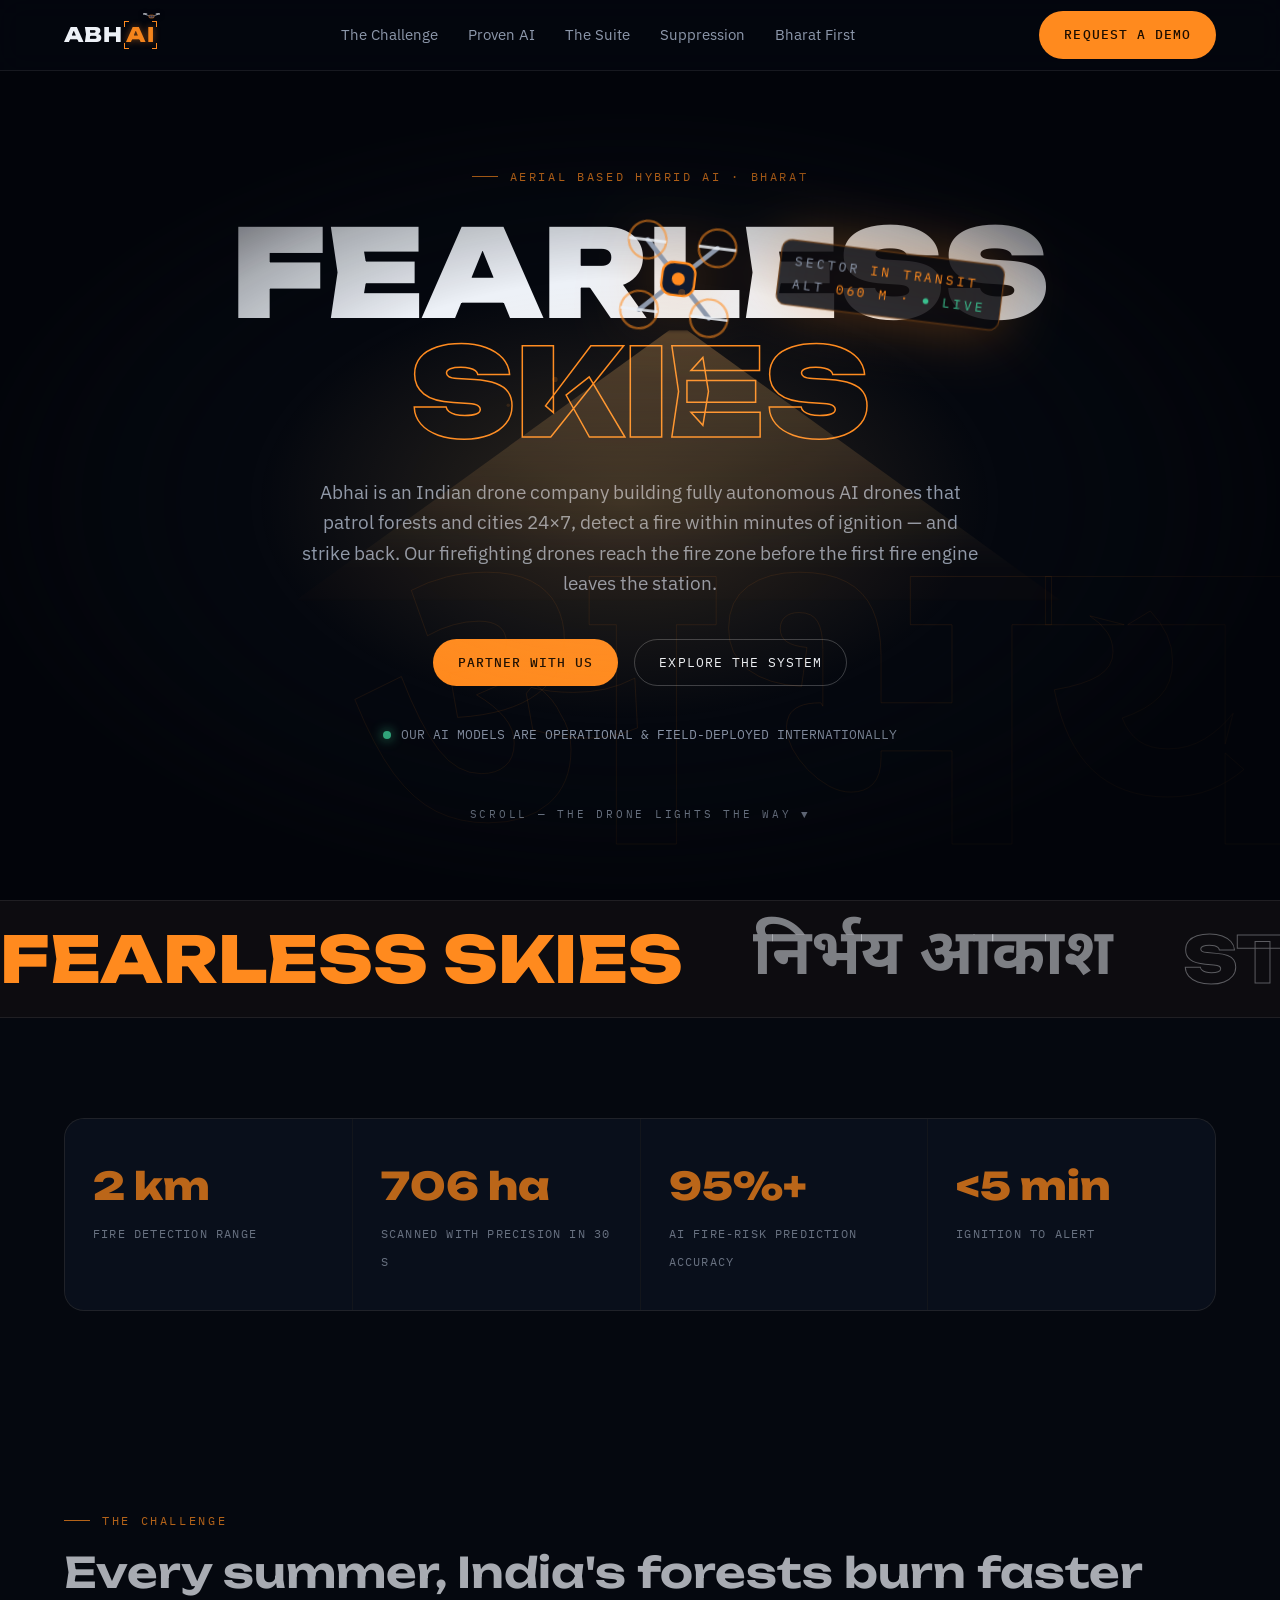
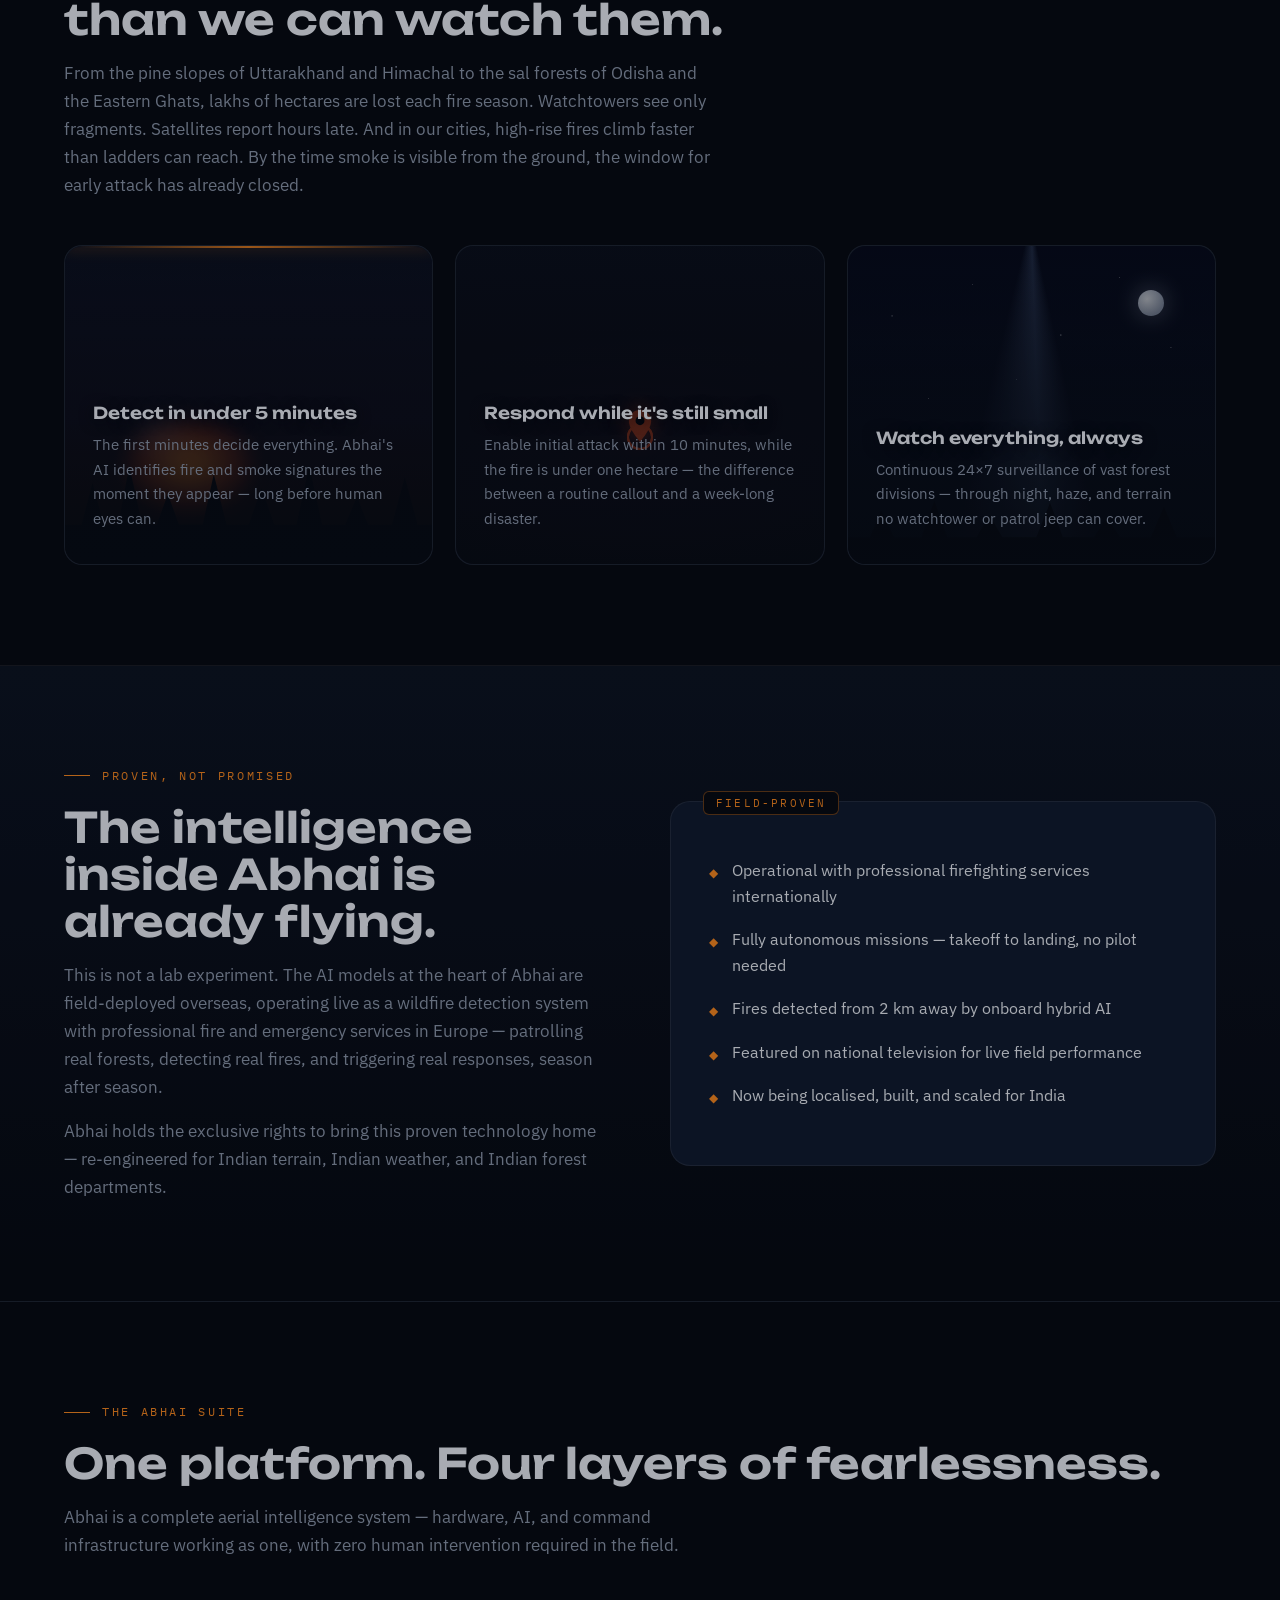
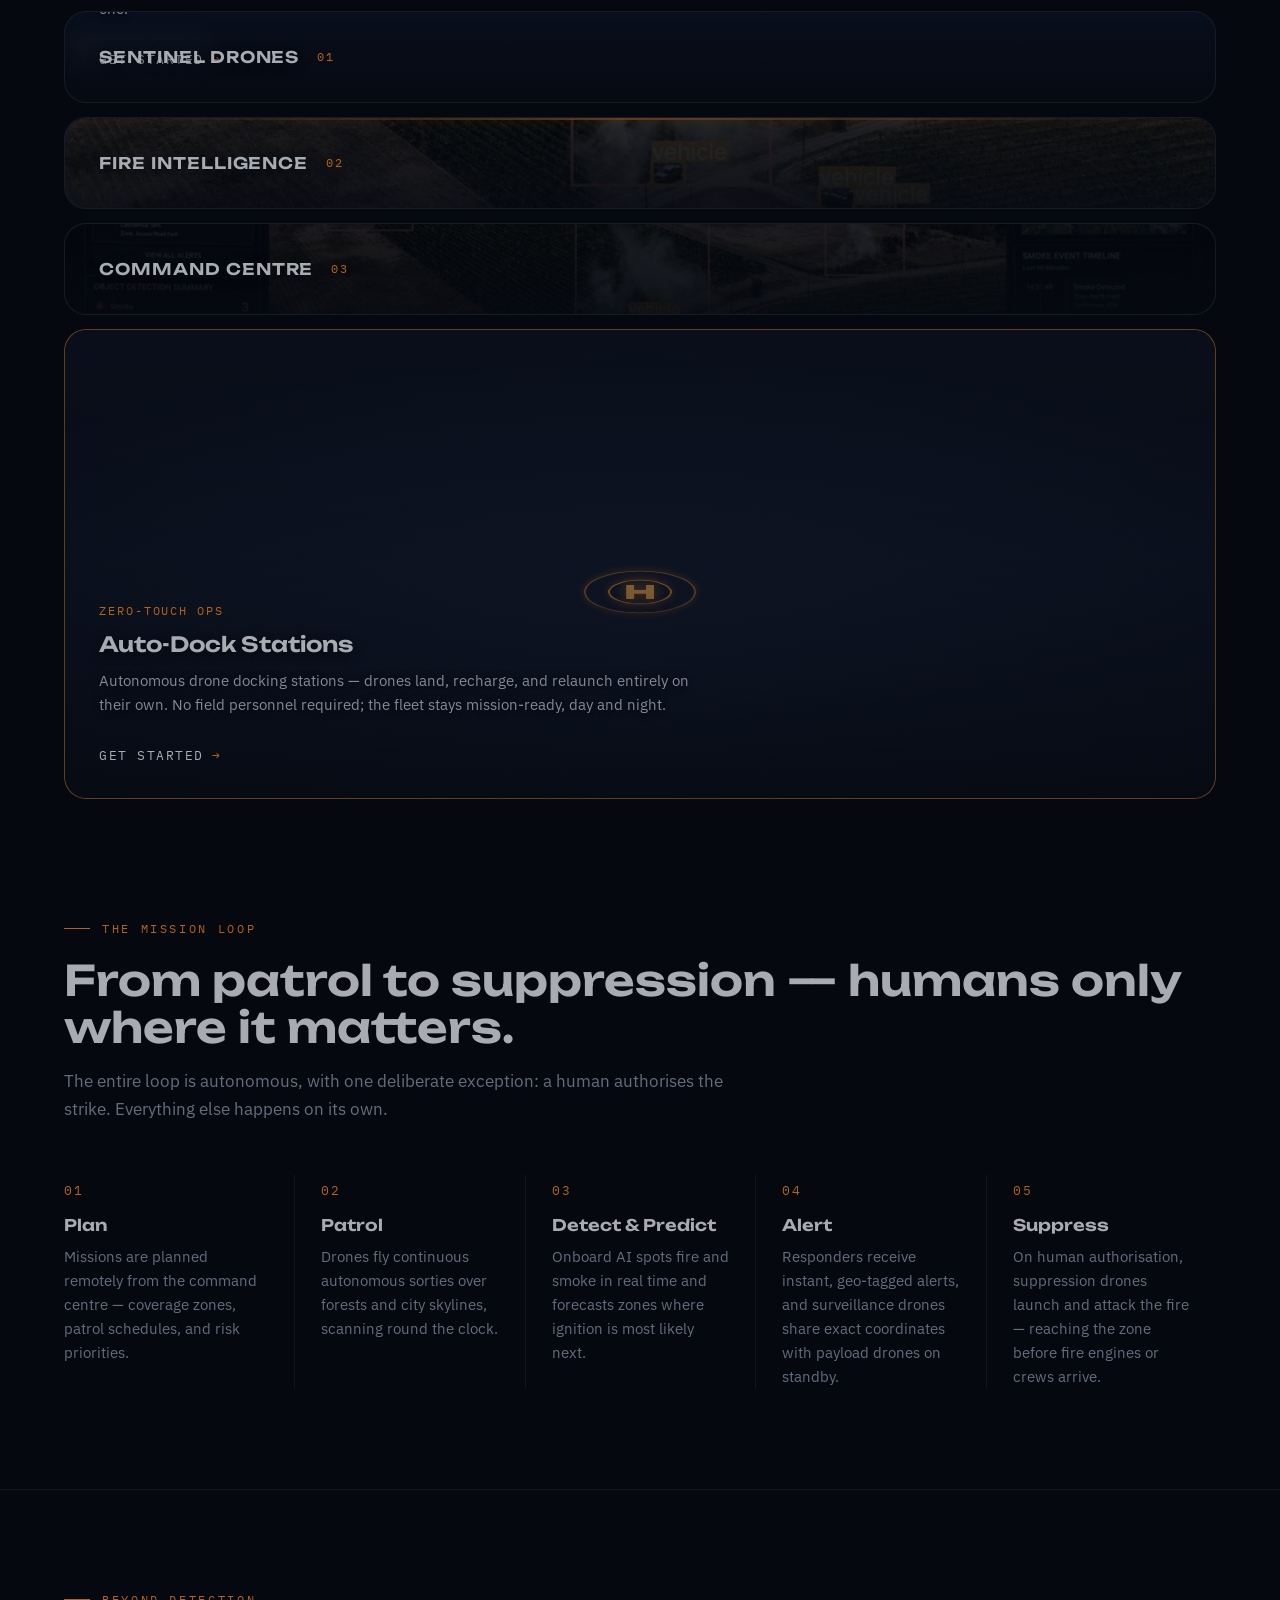
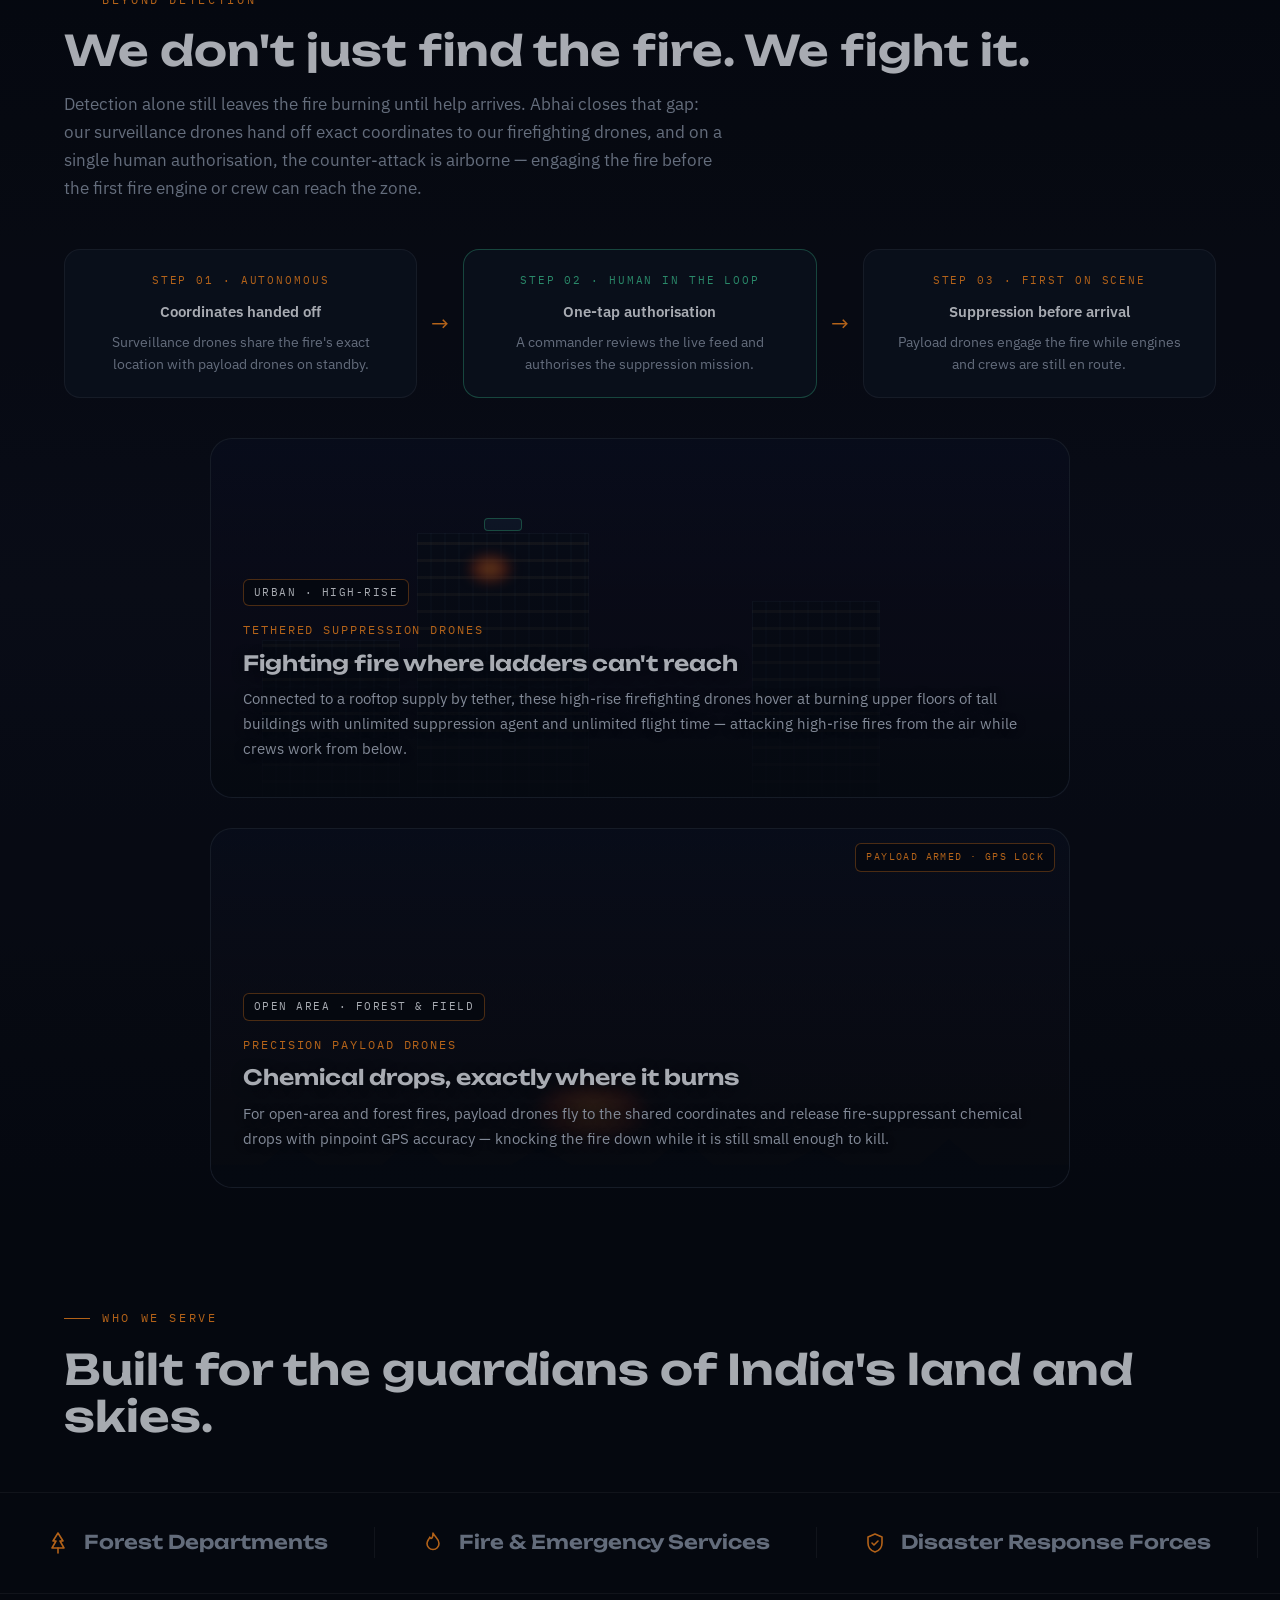
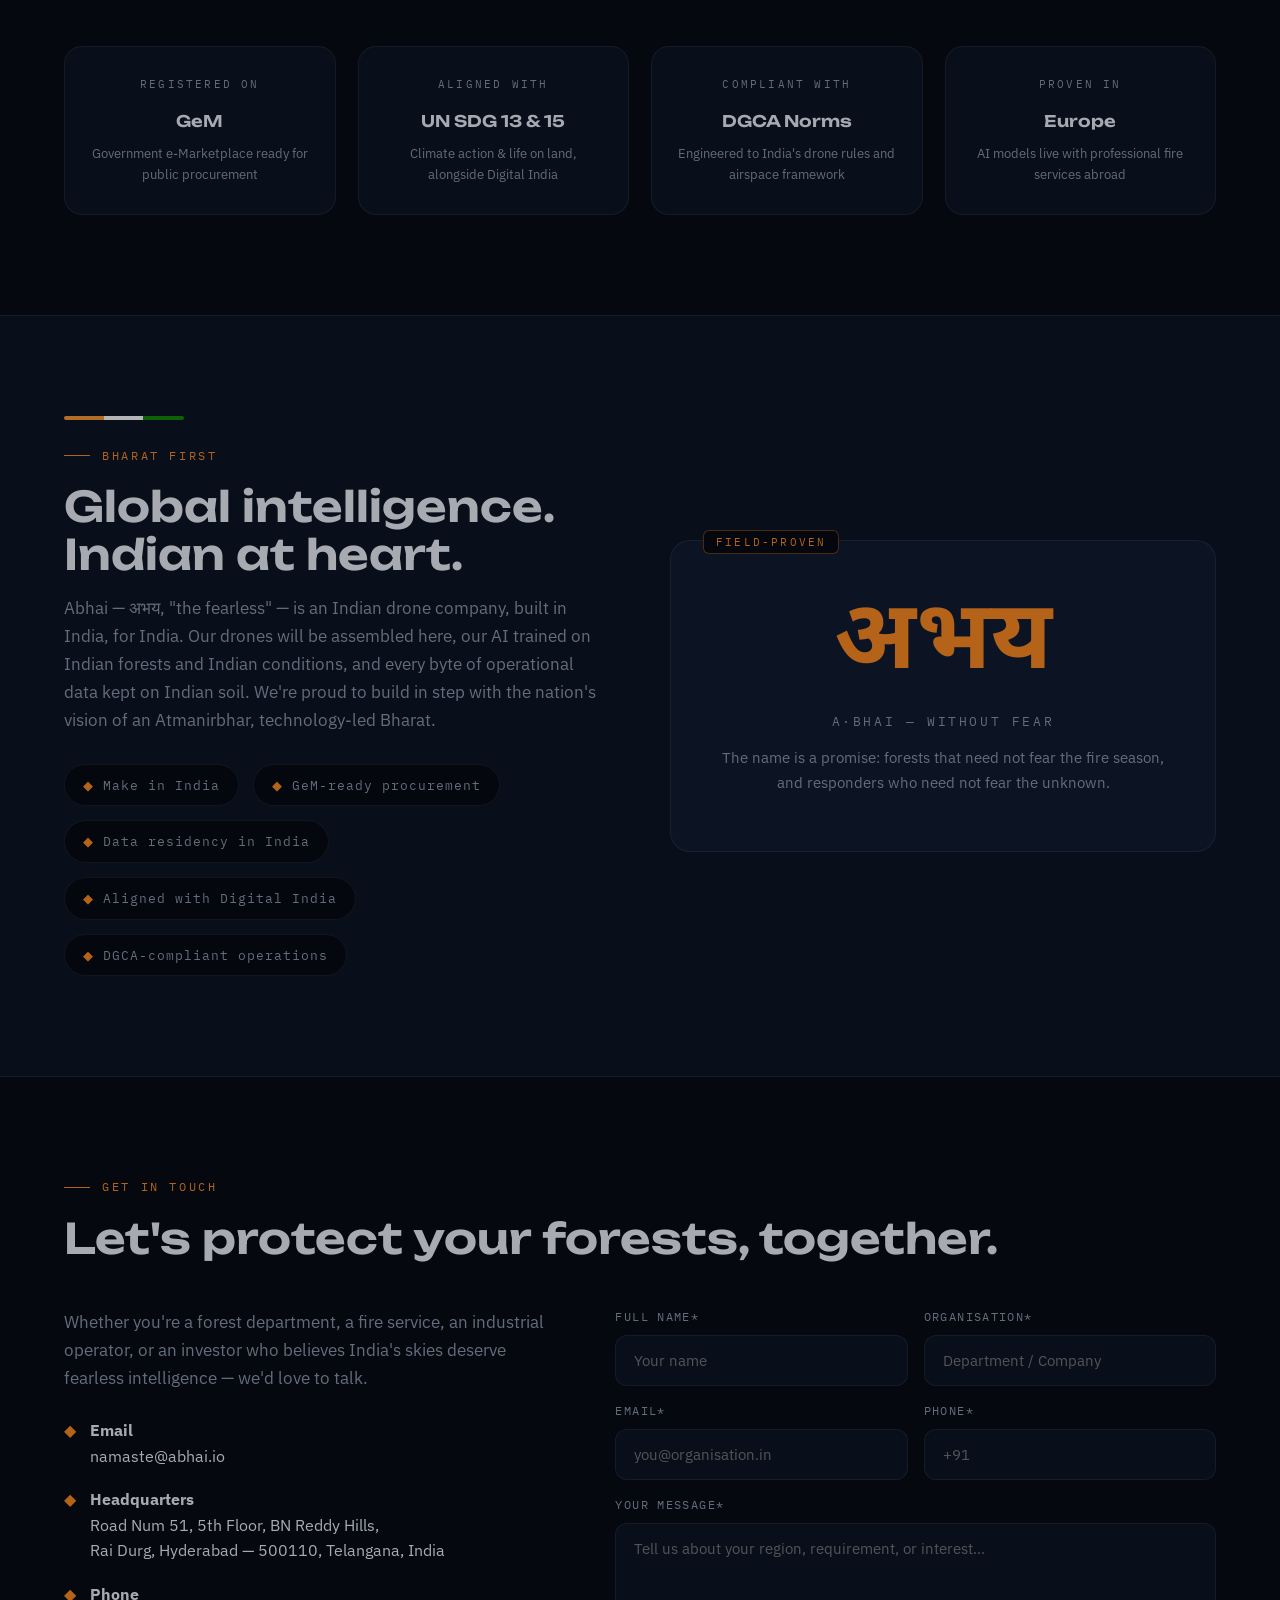
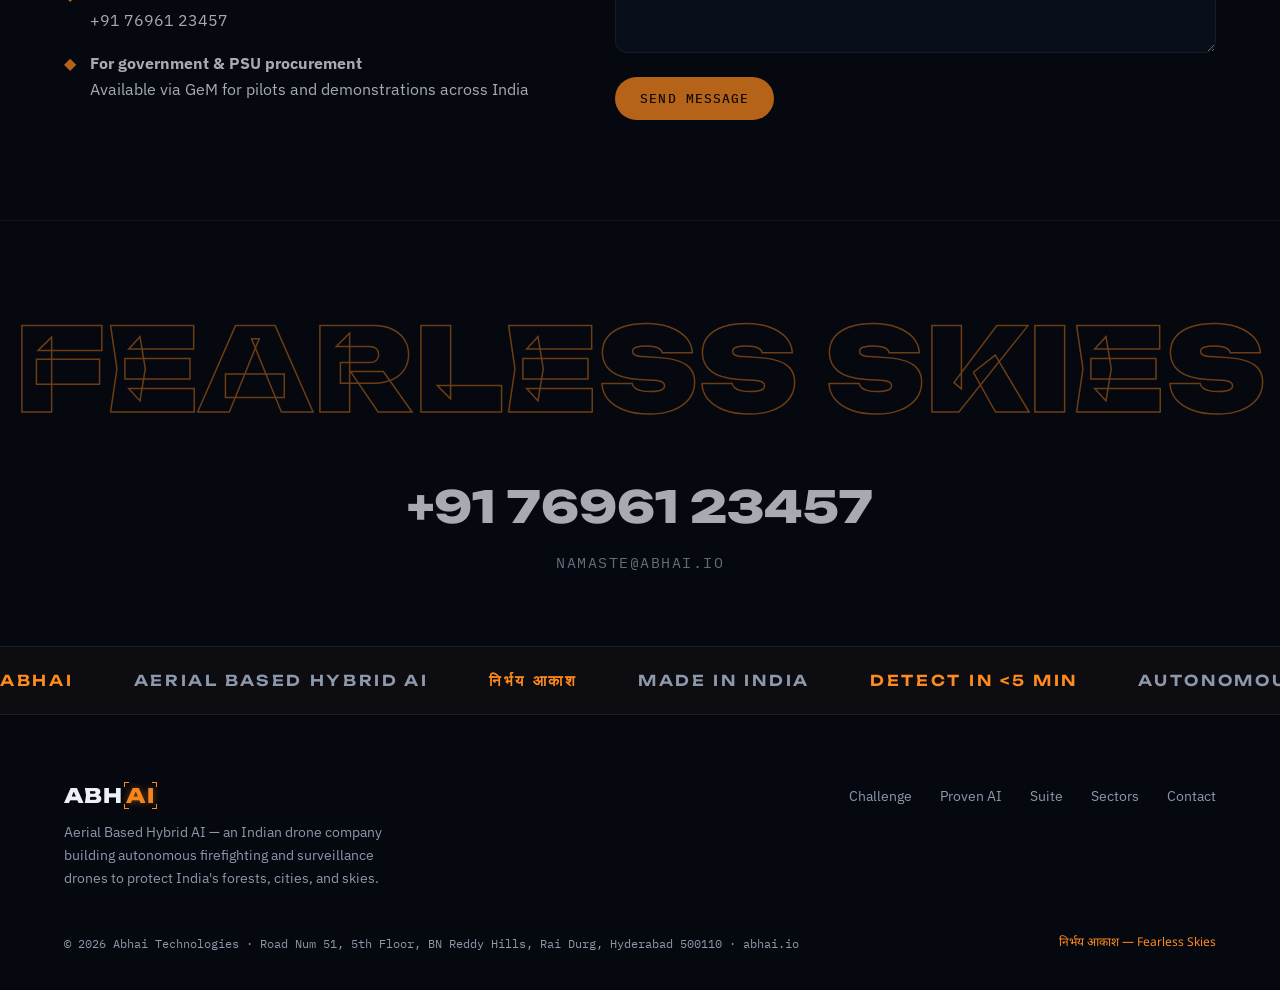
==== commit 2c2e8f54: "Add files via upload" ====
--- a/index.html
+++ b/index.html
@@ -3,8 +3,79 @@
 <head>
 <meta charset="UTF-8">
 <meta name="viewport" content="width=device-width, initial-scale=1.0">
-<title>ABHAI — Aerial Based Hybrid AI | Fearless Skies for India</title>
-<meta name="description" content="Abhai builds autonomous AI drones that detect forest fires in under 5 minutes and alert responders before flames spread. Proven AI, engineered for Bharat.">
+<title>ABHAI | AI Drone Fire Detection & Suppression — Made in India</title>
+<meta name="description" content="Indian drone company building AI firefighting drones that detect forest & urban fires in under 5 minutes and suppress them first. GeM-ready & DGCA compliant.">
+<link rel="canonical" href="https://abhai.io/">
+<meta name="robots" content="index, follow, max-image-preview:large">
+<meta name="theme-color" content="#05080F">
+<meta name="author" content="Abhai Technologies">
+<meta name="geo.region" content="IN-TG">
+<meta name="geo.placename" content="Hyderabad">
+
+<!-- Open Graph -->
+<meta property="og:type" content="website">
+<meta property="og:site_name" content="ABHAI — Aerial Based Hybrid AI">
+<meta property="og:title" content="ABHAI | AI Drone Fire Detection & Suppression — Made in India">
+<meta property="og:description" content="Indian drone company building AI firefighting drones that detect forest and urban fires in under 5 minutes and suppress them before engines arrive. Made in India.">
+<meta property="og:url" content="https://abhai.io/">
+<meta property="og:image" content="https://abhai.io/og-image.png">
+<meta property="og:image:width" content="1200">
+<meta property="og:image:height" content="630">
+<meta property="og:locale" content="en_IN">
+
+<!-- Twitter -->
+<meta name="twitter:card" content="summary_large_image">
+<meta name="twitter:title" content="ABHAI | AI Drone Fire Detection & Suppression — Made in India">
+<meta name="twitter:description" content="Autonomous AI drones that detect forest and urban fires in under 5 minutes and suppress them before fire engines arrive.">
+<meta name="twitter:image" content="https://abhai.io/og-image.png">
+
+<!-- Structured data -->
+<script type="application/ld+json">
+{
+  "@context": "https://schema.org",
+  "@graph": [
+    {
+      "@type": "Organization",
+      "@id": "https://abhai.io/#org",
+      "name": "Abhai Technologies",
+      "alternateName": "ABHAI",
+      "url": "https://abhai.io/",
+      "logo": "https://abhai.io/og-image.png",
+      "email": "namaste@abhai.io",
+      "telephone": "+91-76961-23457",
+      "slogan": "Fearless Skies — निर्भय आकाश",
+      "description": "Abhai is an Indian drone company building autonomous AI drones for early fire detection and aerial fire suppression across forests, cities and industry — GeM-ready and DGCA compliant.",
+      "address": {
+        "@type": "PostalAddress",
+        "streetAddress": "Road Num 51, 5th Floor, BN Reddy Hills, Rai Durg",
+        "addressLocality": "Hyderabad",
+        "addressRegion": "Telangana",
+        "postalCode": "500110",
+        "addressCountry": "IN"
+      },
+      "areaServed": "IN",
+      "knowsAbout": ["Indian drone company", "drone fire detection", "forest fire surveillance", "wildfire detection system", "aerial fire suppression", "firefighting drones", "high-rise firefighting drone", "AI smoke detection", "computer vision fire detection", "autonomous drone patrol", "drone swarm technology", "drone docking station", "drone command and control", "DGCA compliant drone operations", "GeM procurement", "tethered firefighting drones"]
+    },
+    {
+      "@type": "WebSite",
+      "@id": "https://abhai.io/#website",
+      "url": "https://abhai.io/",
+      "name": "ABHAI — Aerial Based Hybrid AI",
+      "publisher": { "@id": "https://abhai.io/#org" },
+      "inLanguage": "en-IN"
+    },
+    {
+      "@type": "Service",
+      "name": "AI Drone Fire Detection & Suppression",
+      "provider": { "@id": "https://abhai.io/#org" },
+      "serviceType": "Aerial fire detection and suppression",
+      "areaServed": "IN",
+      "audience": { "@type": "Audience", "audienceType": "Forest departments, fire and emergency services, industry, smart cities" }
+    }
+  ]
+}
+</script>
+<link rel="icon" href="data:image/svg+xml,%3Csvg xmlns='http://www.w3.org/2000/svg' viewBox='0 0 64 64'%3E%3Crect width='64' height='64' rx='14' fill='%23FF8A1E'/%3E%3Ctext x='32' y='45' font-family='Arial Black,Arial' font-size='34' font-weight='900' text-anchor='middle' fill='%23140A00'%3EA%3C/text%3E%3C/svg%3E">
 <link rel="preconnect" href="https://fonts.googleapis.com">
 <link rel="preconnect" href="https://fonts.gstatic.com" crossorigin>
 <link href="https://fonts.googleapis.com/css2?family=Unbounded:wght@400;600;800;900&family=IBM+Plex+Sans:wght@400;500;600&family=IBM+Plex+Mono:wght@400;500&family=Noto+Sans+Devanagari:wght@600;700&display=swap" rel="stylesheet">
@@ -429,7 +500,7 @@
   <div class="wrap">
     <div class="eyebrow">Aerial Based Hybrid AI · Bharat</div>
     <h1 class="hero-title">Fearless<span class="l2">Skies</span></h1>
-    <p class="hero-sub">Abhai builds fully autonomous AI drones that patrol forests and cities 24×7, detect a fire within minutes of ignition — and strike back. Our suppression drones reach the fire zone before the first fire engine leaves the station.</p>
+    <p class="hero-sub">Abhai is an Indian drone company building fully autonomous AI drones that patrol forests and cities 24×7, detect a fire within minutes of ignition — and strike back. Our firefighting drones reach the fire zone before the first fire engine leaves the station.</p>
     <div class="hero-ctas">
       <a class="btn btn-primary" href="#contact">Partner with us</a>
       <a class="btn btn-ghost" href="#suite">Explore the system</a>
@@ -504,7 +575,7 @@
     <div>
       <div class="eyebrow reveal">Proven, Not Promised</div>
       <h2 class="reveal">The intelligence inside Abhai is already flying.</h2>
-      <p class="sub reveal">This is not a lab experiment. The AI models at the heart of Abhai are field-deployed overseas, operating live with professional fire and emergency services in Europe — patrolling real forests, detecting real fires, and triggering real responses, season after season.</p>
+      <p class="sub reveal">This is not a lab experiment. The AI models at the heart of Abhai are field-deployed overseas, operating live as a wildfire detection system with professional fire and emergency services in Europe — patrolling real forests, detecting real fires, and triggering real responses, season after season.</p>
       <p class="sub reveal" style="margin-top:16px">Abhai holds the exclusive rights to bring this proven technology home — re-engineered for Indian terrain, Indian weather, and Indian forest departments.</p>
     </div>
     <div class="proven-box reveal">
@@ -532,7 +603,7 @@
         <div class="body">
           <div class="tagline">Autonomous flight</div>
           <h3>Sentinel Drones</h3>
-          <p>Fully autonomous from takeoff to landing. 24×7 patrols across entire forest divisions, with swarm flight that lets multiple drones coordinate as one.</p>
+          <p>Fully autonomous drone patrol from takeoff to landing — 24×7 fire surveillance across entire forest divisions, with drone swarm technology that lets multiple units coordinate as one.</p>
           <a class="go" href="#contact">Get started</a>
         </div>
       </div>
@@ -548,7 +619,7 @@
         <div class="body">
           <div class="tagline">Hybrid AI vision</div>
           <h3>Fire Intelligence</h3>
-          <p>Onboard AI detects fire and smoke signatures in real time and predicts high-risk zones before ignition — decoding every landscape as it flies.</p>
+          <p>Onboard computer vision and AI smoke detection identify fire signatures in real time and predict high-risk zones before ignition — decoding every landscape as it flies.</p>
           <a class="go" href="#contact">Get started</a>
         </div>
       </div>
@@ -561,7 +632,7 @@
         <div class="body">
           <div class="tagline">Mission control</div>
           <h3>Command Centre</h3>
-          <p>Plan, monitor, and command missions from anywhere in India. Remote flight-path planning and automated alert response across multiple sites.</p>
+          <p>A full drone command and control system — plan, monitor, and direct missions from anywhere in India, with remote flight-path planning and automated alert response across multiple sites.</p>
           <a class="go" href="#contact">Get started</a>
         </div>
       </div>
@@ -574,7 +645,7 @@
         <div class="body">
           <div class="tagline">Zero-touch ops</div>
           <h3>Auto-Dock Stations</h3>
-          <p>Drones land, recharge, and relaunch entirely on their own. No field personnel required — the fleet stays mission-ready, day and night.</p>
+          <p>Autonomous drone docking stations — drones land, recharge, and relaunch entirely on their own. No field personnel required; the fleet stays mission-ready, day and night.</p>
           <a class="go" href="#contact">Get started</a>
         </div>
       </div>
@@ -618,7 +689,7 @@
   <div class="wrap">
     <div class="eyebrow reveal">Beyond Detection</div>
     <h2 class="reveal">We don't just find the fire. We fight it.</h2>
-    <p class="sub reveal">Detection alone still leaves the fire burning until help arrives. Abhai closes that gap: our surveillance drones hand off exact coordinates to payload drones, and on a single human authorisation, the counter-attack is airborne — engaging the fire before the first fire engine or crew can reach the zone.</p>
+    <p class="sub reveal">Detection alone still leaves the fire burning until help arrives. Abhai closes that gap: our surveillance drones hand off exact coordinates to our firefighting drones, and on a single human authorisation, the counter-attack is airborne — engaging the fire before the first fire engine or crew can reach the zone.</p>
 
     <div class="flow reveal">
       <div class="flow-cell">
@@ -650,7 +721,7 @@
         <span class="chip">URBAN · HIGH-RISE</span>
         <div class="tagline">Tethered suppression drones</div>
         <h3>Fighting fire where ladders can't reach</h3>
-        <p>Connected to a ground supply by tether, these drones hover at burning upper floors of tall buildings with unlimited suppression agent and unlimited flight time — attacking high-rise fires from the air while crews work from below.</p>
+        <p>Connected to a rooftop supply by tether, these high-rise firefighting drones hover at burning upper floors of tall buildings with unlimited suppression agent and unlimited flight time — attacking high-rise fires from the air while crews work from below.</p>
       </div>
       <div class="sup-card reveal" id="dropCard">
         <div class="scene sc-drop">
@@ -723,12 +794,13 @@
       <div class="tricolor reveal"></div>
       <div class="eyebrow reveal">Bharat First</div>
       <h2 class="reveal">Global intelligence. Indian at heart.</h2>
-      <p class="sub reveal">Abhai — अभय, "the fearless" — is being built in India, for India. Our drones will be assembled here, our AI trained on Indian forests and Indian conditions, and every byte of operational data kept on Indian soil. We're proud to build in step with the nation's vision of an Atmanirbhar, technology-led Bharat.</p>
+      <p class="sub reveal">Abhai — अभय, "the fearless" — is an Indian drone company, built in India, for India. Our drones will be assembled here, our AI trained on Indian forests and Indian conditions, and every byte of operational data kept on Indian soil. We're proud to build in step with the nation's vision of an Atmanirbhar, technology-led Bharat.</p>
       <div class="badges">
         <div class="badge reveal"><b>◆</b> Make in India</div>
         <div class="badge reveal"><b>◆</b> GeM-ready procurement</div>
         <div class="badge reveal"><b>◆</b> Data residency in India</div>
         <div class="badge reveal"><b>◆</b> Aligned with Digital India</div>
+        <div class="badge reveal"><b>◆</b> DGCA-compliant operations</div>
       </div>
     </div>
     <div class="proven-box reveal" style="text-align:center;padding:56px 38px">
@@ -750,7 +822,7 @@
         <div class="c-line"><span class="ic">◆</span><span><b>Email</b><br>namaste@abhai.io</span></div>
         <div class="c-line"><span class="ic">◆</span><span><b>Headquarters</b><br>Road Num 51, 5th Floor, BN Reddy Hills,<br>Rai Durg, Hyderabad — 500110, Telangana, India</span></div>
         <div class="c-line"><span class="ic">◆</span><span><b>Phone</b><br><a href="tel:+917696123457" style="color:var(--ash)">+91 76961 23457</a></span></div>
-        <div class="c-line"><span class="ic">◆</span><span><b>For government &amp; PSU procurement</b><br>Available for pilots and demonstrations across India</span></div>
+        <div class="c-line"><span class="ic">◆</span><span><b>For government &amp; PSU procurement</b><br>Available via GeM for pilots and demonstrations across India</span></div>
       </div>
       <form id="cform" class="reveal" novalidate>
         <div class="frow">
@@ -791,7 +863,7 @@
     <div class="f-grid">
       <div>
         <a class="logo" href="#top">ABH<span class="lai">AI<i class="c1"></i><i class="c2"></i><i class="c3"></i><i class="c4"></i><svg class="ldr" viewBox="0 0 60 24" aria-hidden="true"><line x1="6" y1="8" x2="22" y2="14" stroke="#8D98AB" stroke-width="2.6"/><line x1="54" y1="8" x2="38" y2="14" stroke="#8D98AB" stroke-width="2.6"/><ellipse cx="6" cy="7" rx="10" ry="2.2" fill="rgba(237,241,247,.9)"/><ellipse cx="54" cy="7" rx="10" ry="2.2" fill="rgba(237,241,247,.9)"/><rect x="21" y="11" width="18" height="10" rx="4.5" fill="#22335A" stroke="#FF8A1E" stroke-width="2"/><circle cx="30" cy="16" r="2.4" fill="#FF8A1E"><animate attributeName="opacity" values="1;.25;1" dur="1.1s" repeatCount="indefinite"/></circle></svg></span></a>
-        <p style="color:var(--muted);font-size:14px;margin-top:14px;max-width:320px">Aerial Based Hybrid AI. Autonomous drones and proven artificial intelligence, protecting India's forests, cities, and skies.</p>
+        <p style="color:var(--muted);font-size:14px;margin-top:14px;max-width:320px">Aerial Based Hybrid AI — an Indian drone company building autonomous firefighting and surveillance drones to protect India's forests, cities, and skies.</p>
       </div>
       <div class="f-links">
         <a href="#challenge">Challenge</a>
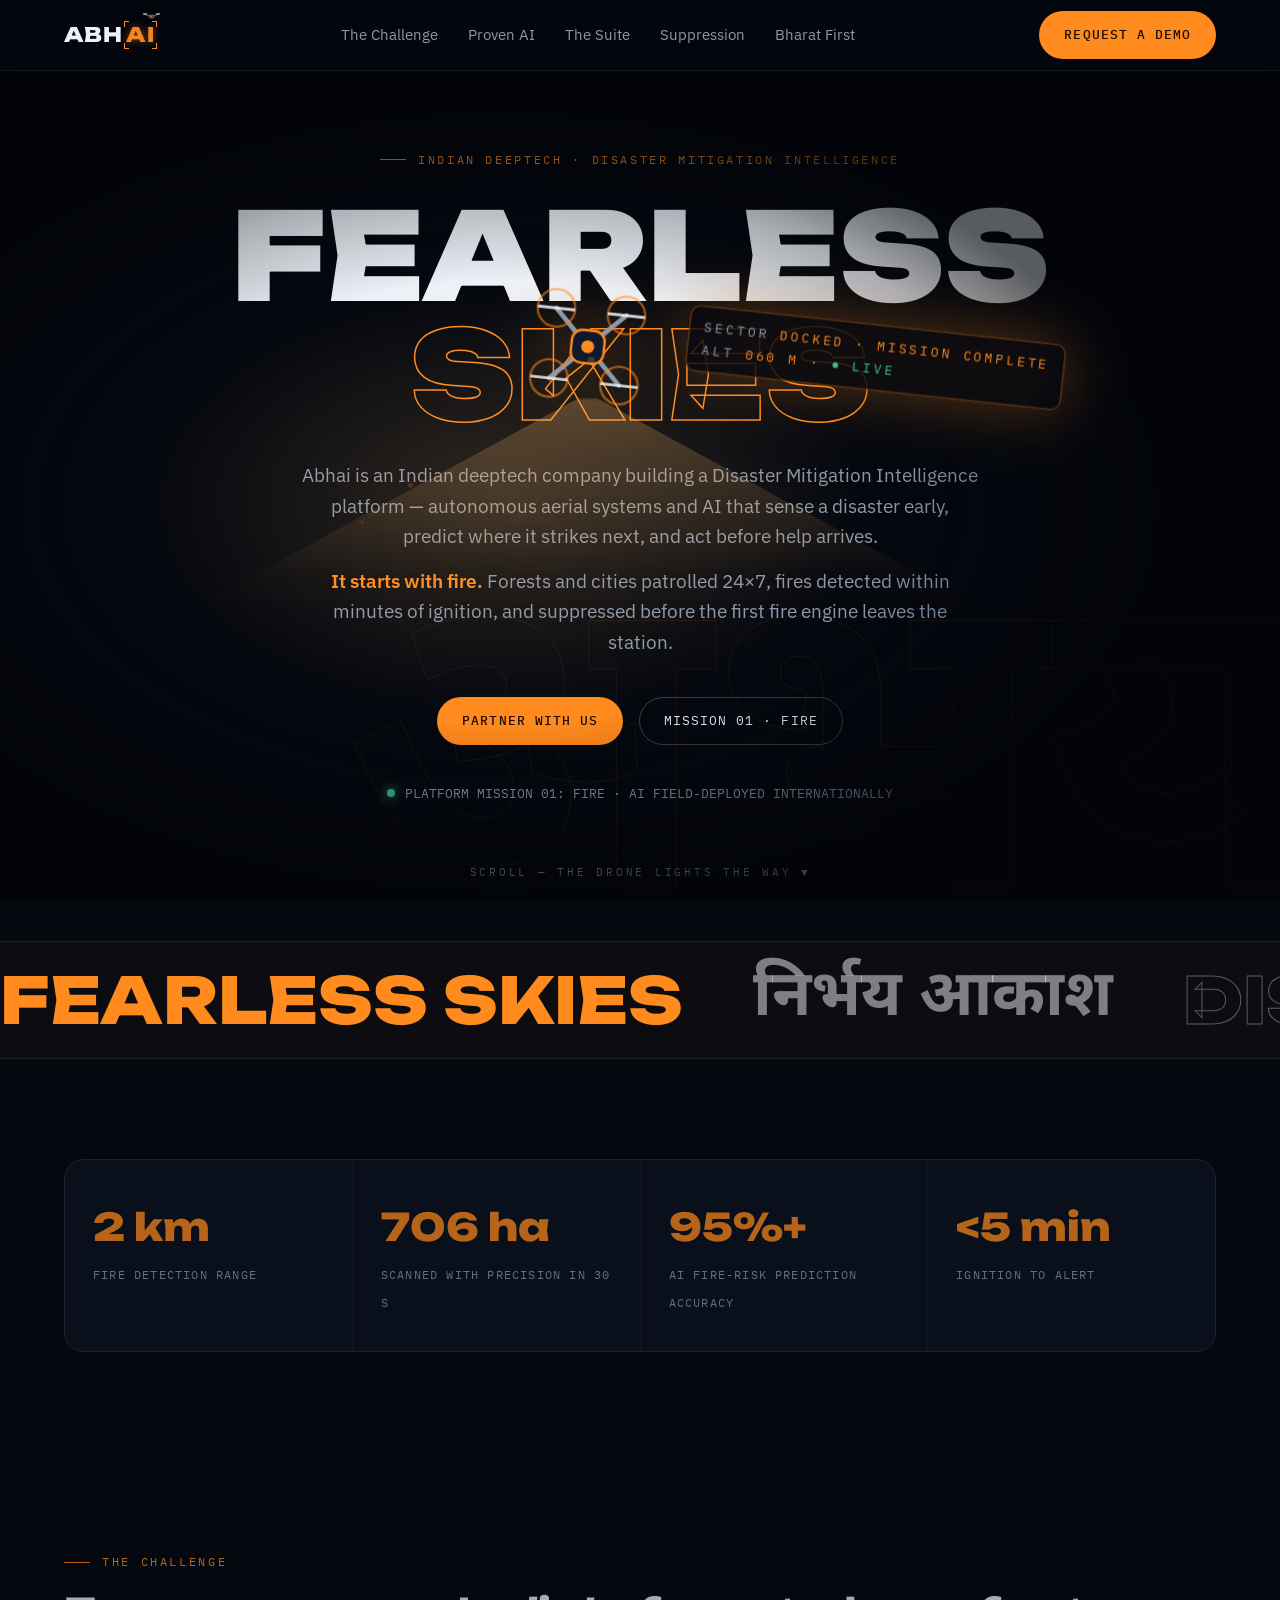
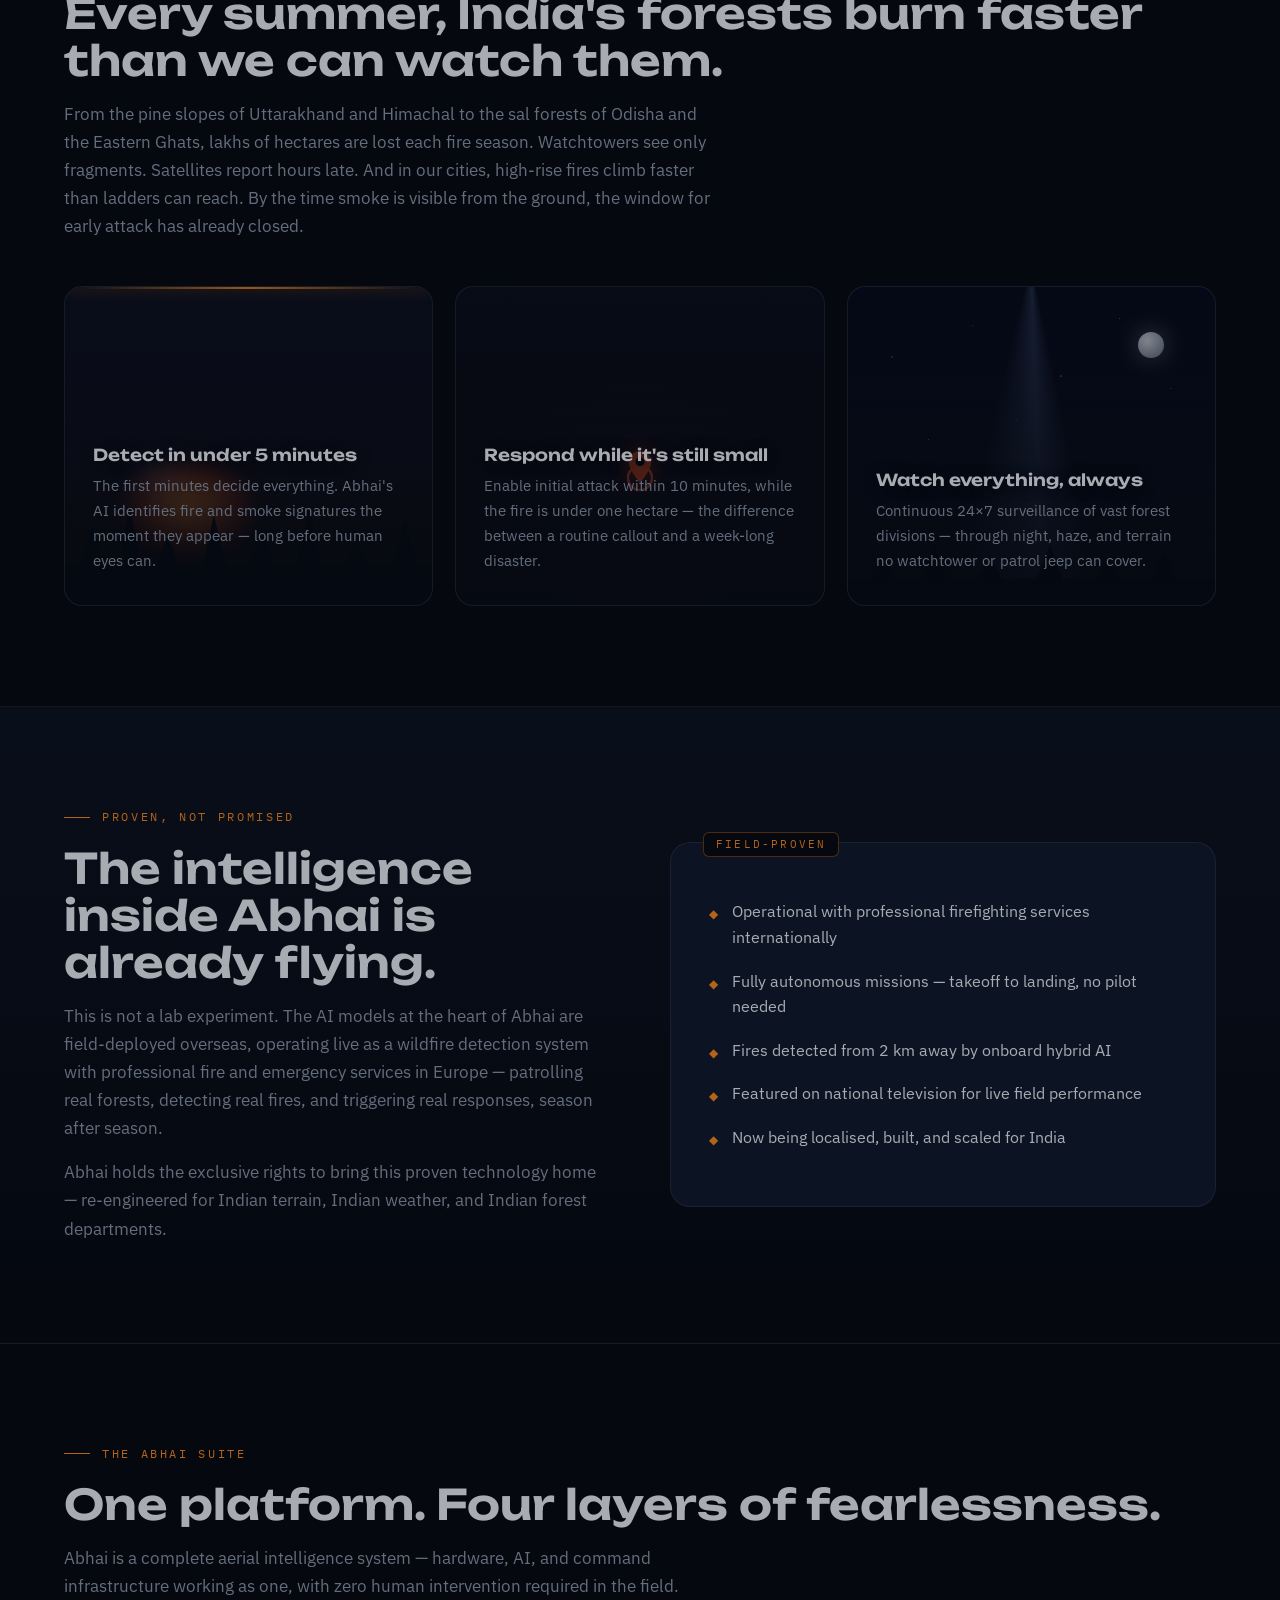
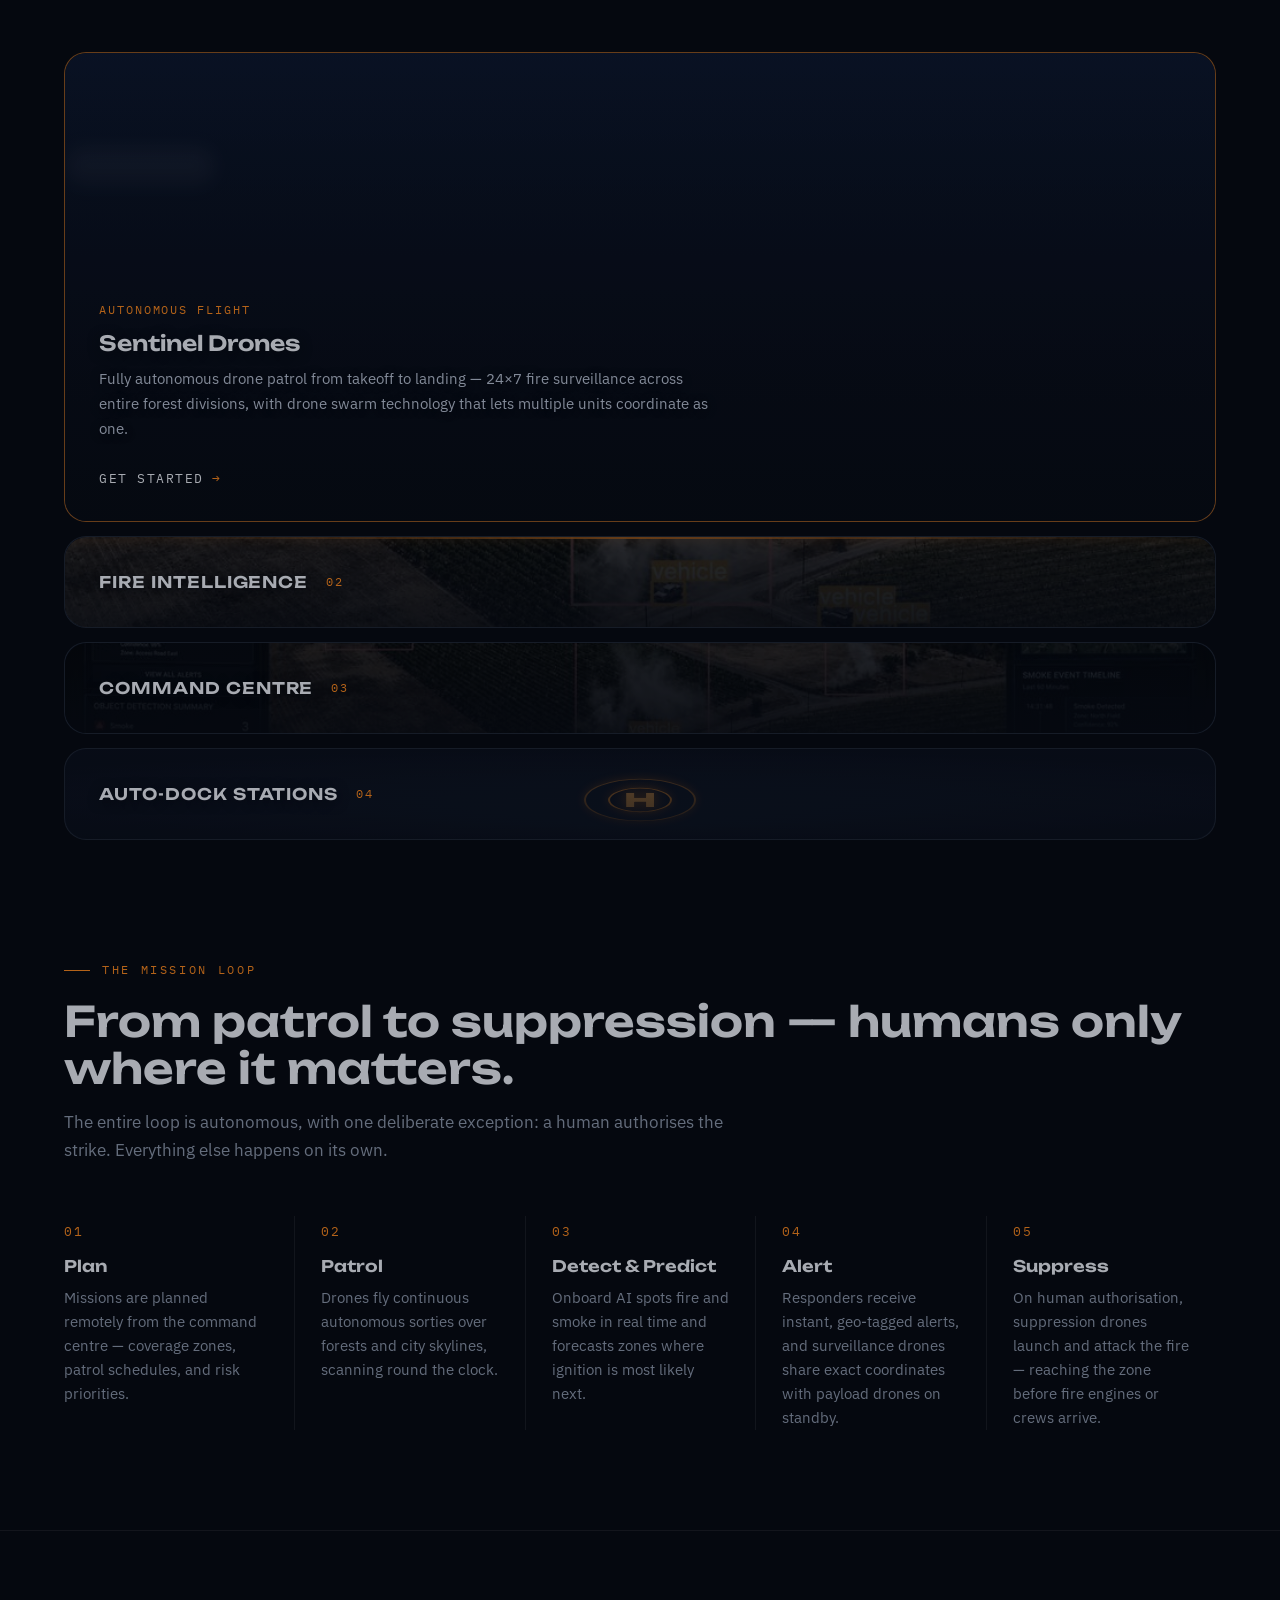
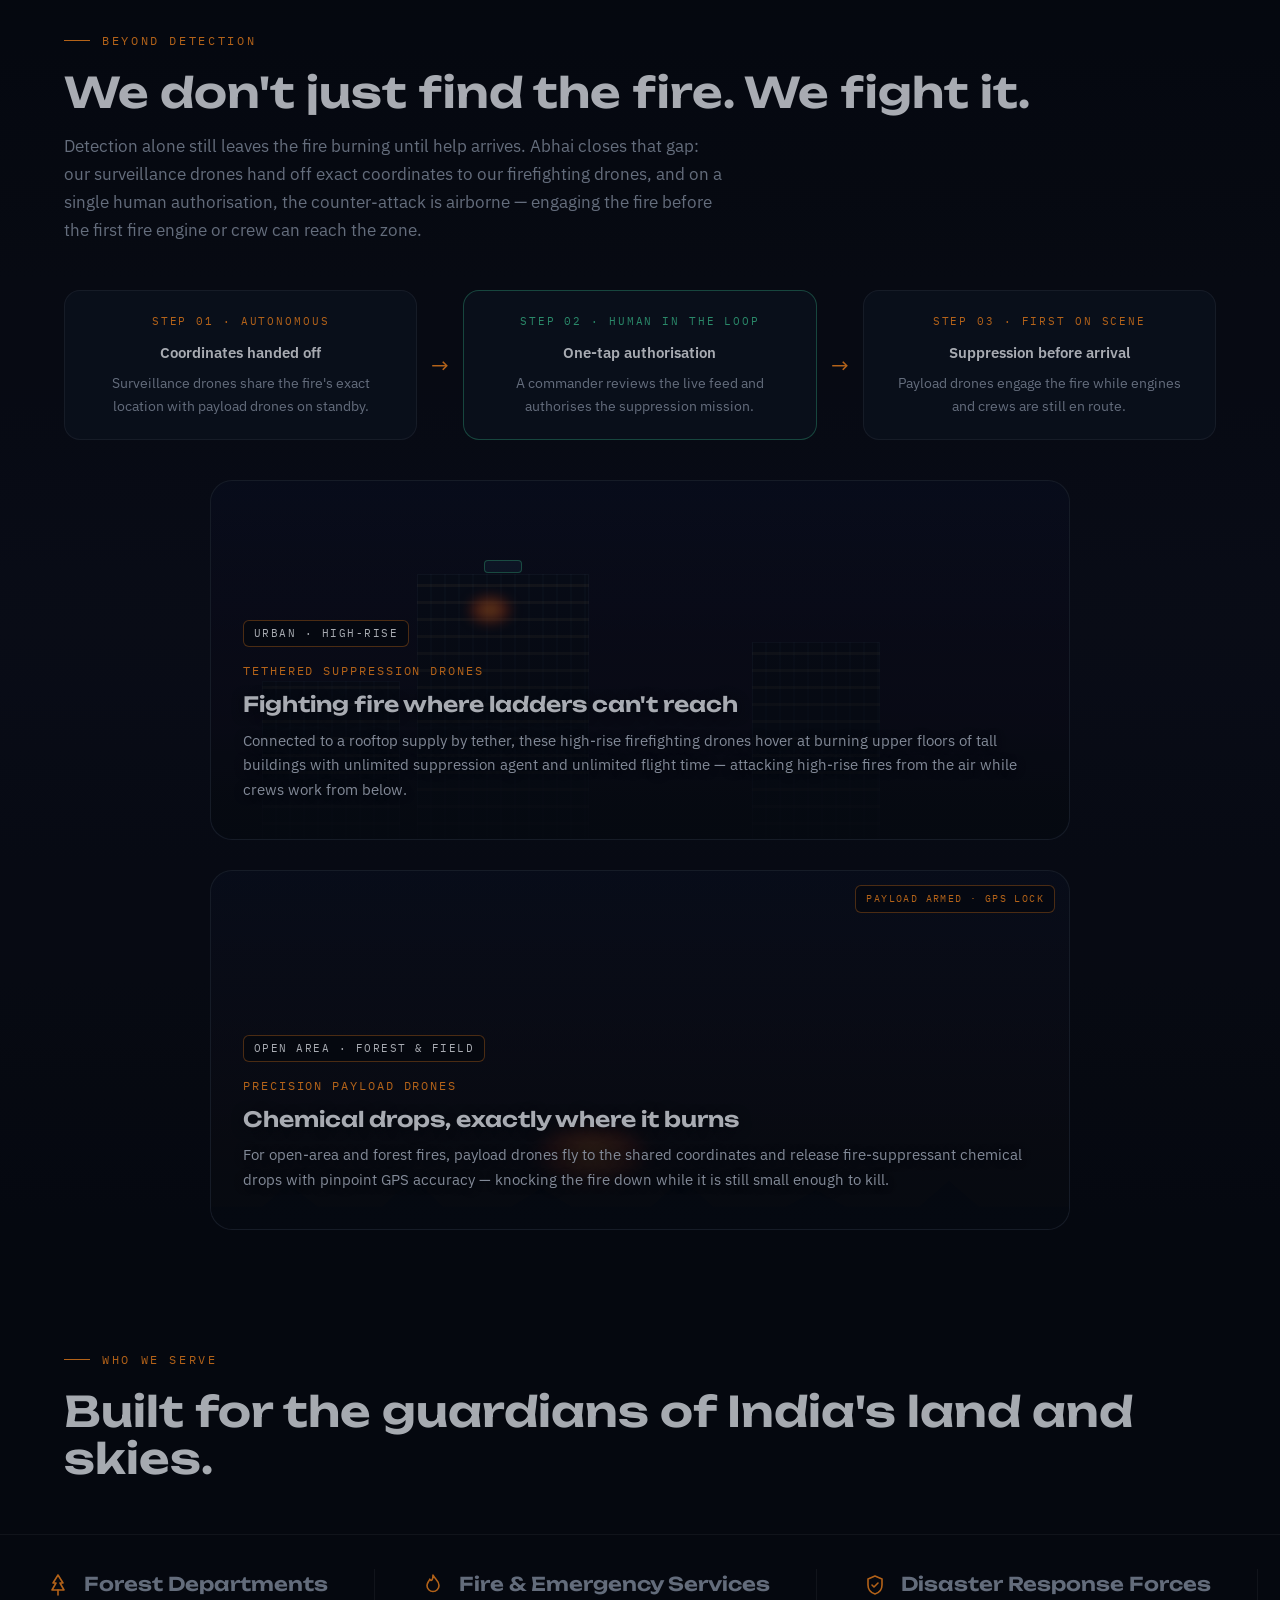
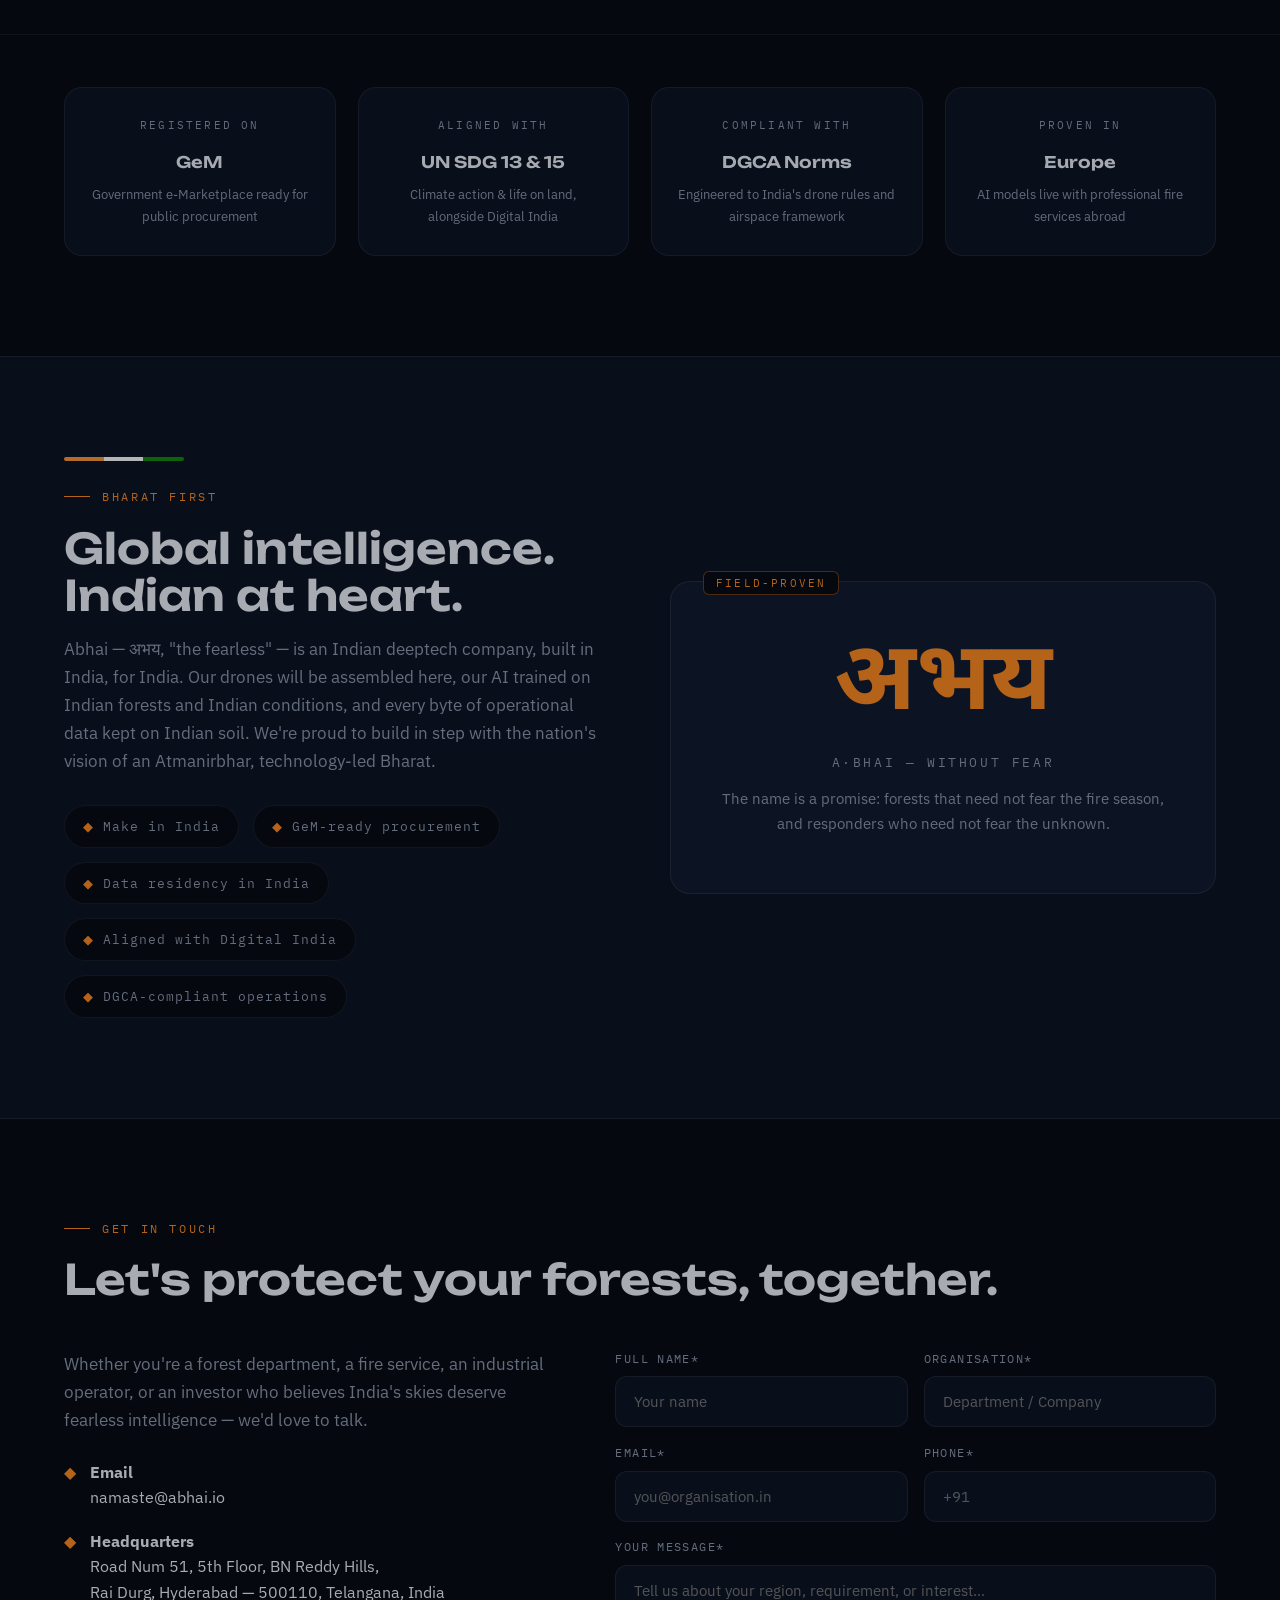
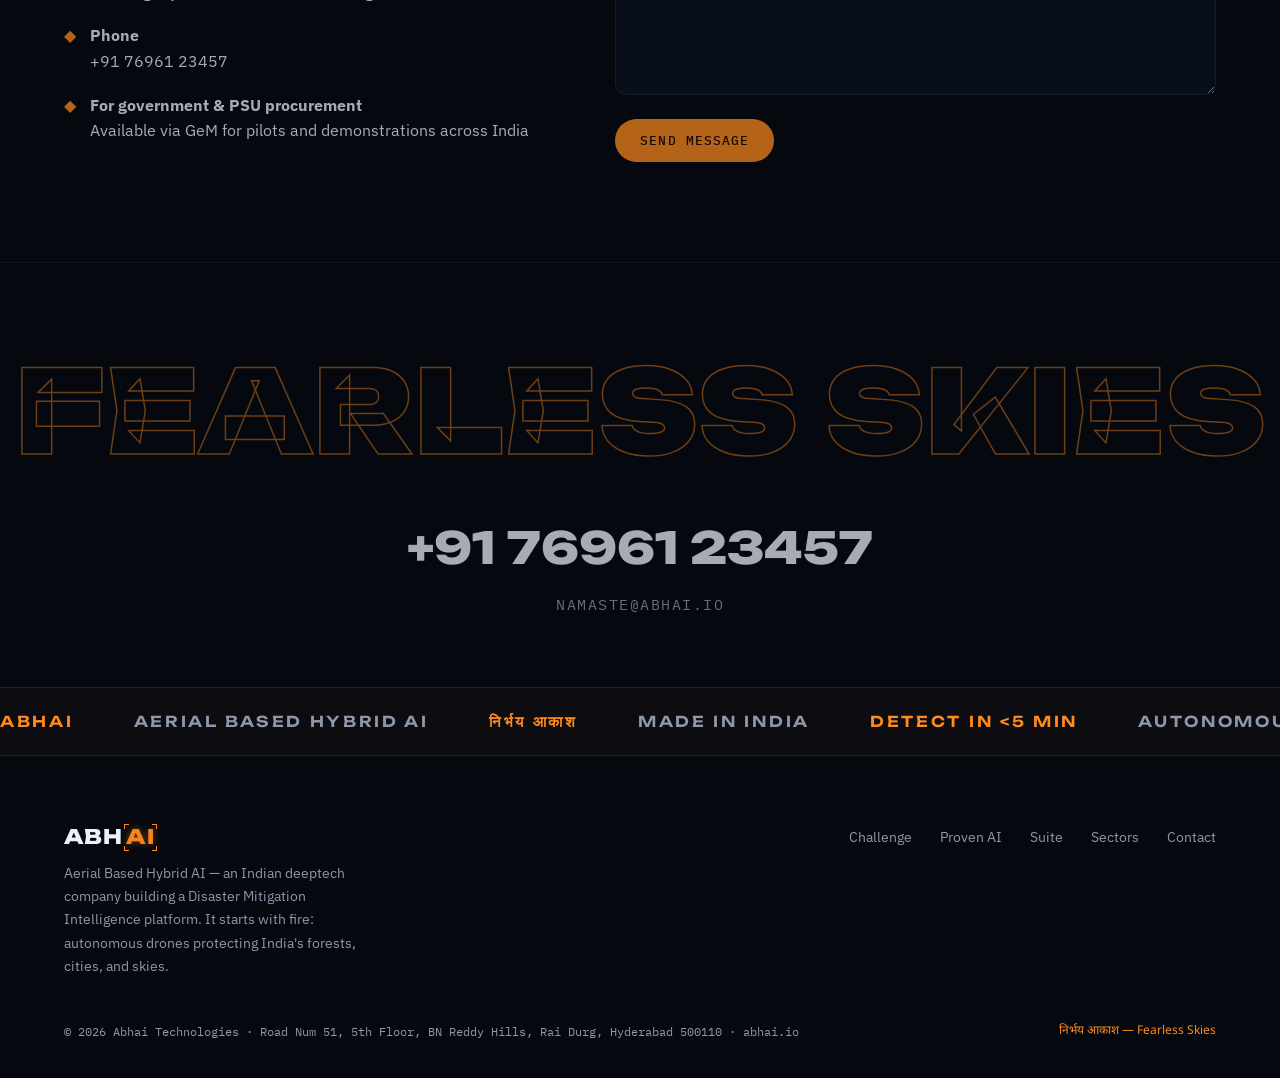
==== commit b24adbdd: "Add files via upload" ====
--- a/index.html
+++ b/index.html
@@ -3,8 +3,8 @@
 <head>
 <meta charset="UTF-8">
 <meta name="viewport" content="width=device-width, initial-scale=1.0">
-<title>ABHAI | AI Drone Fire Detection & Suppression — Made in India</title>
-<meta name="description" content="Indian drone company building AI firefighting drones that detect forest & urban fires in under 5 minutes and suppress them first. GeM-ready & DGCA compliant.">
+<title>ABHAI | Disaster Mitigation Intelligence — AI Fire Detection & Suppression, India</title>
+<meta name="description" content="Indian deeptech building a Disaster Mitigation Intelligence platform. It starts with fire: AI drones that detect forest & urban fires in minutes and suppress them first.">
 <link rel="canonical" href="https://abhai.io/">
 <meta name="robots" content="index, follow, max-image-preview:large">
 <meta name="theme-color" content="#05080F">
@@ -15,8 +15,8 @@
 <!-- Open Graph -->
 <meta property="og:type" content="website">
 <meta property="og:site_name" content="ABHAI — Aerial Based Hybrid AI">
-<meta property="og:title" content="ABHAI | AI Drone Fire Detection & Suppression — Made in India">
-<meta property="og:description" content="Indian drone company building AI firefighting drones that detect forest and urban fires in under 5 minutes and suppress them before engines arrive. Made in India.">
+<meta property="og:title" content="ABHAI | Disaster Mitigation Intelligence — It Starts With Fire">
+<meta property="og:description" content="Indian deeptech company building a Disaster Mitigation Intelligence platform. Mission 01 is fire: AI drones that detect forest and urban fires in minutes and suppress them first.">
 <meta property="og:url" content="https://abhai.io/">
 <meta property="og:image" content="https://abhai.io/og-image.png">
 <meta property="og:image:width" content="1200">
@@ -25,8 +25,8 @@
 
 <!-- Twitter -->
 <meta name="twitter:card" content="summary_large_image">
-<meta name="twitter:title" content="ABHAI | AI Drone Fire Detection & Suppression — Made in India">
-<meta name="twitter:description" content="Autonomous AI drones that detect forest and urban fires in under 5 minutes and suppress them before fire engines arrive.">
+<meta name="twitter:title" content="ABHAI | Disaster Mitigation Intelligence — It Starts With Fire">
+<meta name="twitter:description" content="Indian deeptech building a Disaster Mitigation Intelligence platform. It starts with fire: AI drones that detect and suppress fires before engines arrive.">
 <meta name="twitter:image" content="https://abhai.io/og-image.png">
 
 <!-- Structured data -->
@@ -44,7 +44,7 @@
       "email": "namaste@abhai.io",
       "telephone": "+91-76961-23457",
       "slogan": "Fearless Skies — निर्भय आकाश",
-      "description": "Abhai is an Indian drone company building autonomous AI drones for early fire detection and aerial fire suppression across forests, cities and industry — GeM-ready and DGCA compliant.",
+      "description": "Abhai is an Indian deeptech company building a Disaster Mitigation Intelligence platform. Its first mission is fire: autonomous AI drones for early fire detection and aerial fire suppression across forests, cities and industry — GeM-ready and DGCA compliant.",
       "address": {
         "@type": "PostalAddress",
         "streetAddress": "Road Num 51, 5th Floor, BN Reddy Hills, Rai Durg",
@@ -54,7 +54,7 @@
         "addressCountry": "IN"
       },
       "areaServed": "IN",
-      "knowsAbout": ["Indian drone company", "drone fire detection", "forest fire surveillance", "wildfire detection system", "aerial fire suppression", "firefighting drones", "high-rise firefighting drone", "AI smoke detection", "computer vision fire detection", "autonomous drone patrol", "drone swarm technology", "drone docking station", "drone command and control", "DGCA compliant drone operations", "GeM procurement", "tethered firefighting drones"]
+      "knowsAbout": ["disaster mitigation intelligence", "Indian deeptech company", "disaster management technology", "Indian drone company", "drone fire detection", "forest fire surveillance", "wildfire detection system", "aerial fire suppression", "firefighting drones", "high-rise firefighting drone", "AI smoke detection", "computer vision fire detection", "autonomous drone patrol", "drone swarm technology", "drone docking station", "drone command and control", "DGCA compliant drone operations", "GeM procurement", "tethered firefighting drones"]
     },
     {
       "@type": "WebSite",
@@ -498,14 +498,15 @@
 <!-- HERO -->
 <header class="hero" id="top">
   <div class="wrap">
-    <div class="eyebrow">Aerial Based Hybrid AI · Bharat</div>
+    <div class="eyebrow">Indian Deeptech · Disaster Mitigation Intelligence</div>
     <h1 class="hero-title">Fearless<span class="l2">Skies</span></h1>
-    <p class="hero-sub">Abhai is an Indian drone company building fully autonomous AI drones that patrol forests and cities 24×7, detect a fire within minutes of ignition — and strike back. Our firefighting drones reach the fire zone before the first fire engine leaves the station.</p>
+    <p class="hero-sub">Abhai is an Indian deeptech company building a Disaster Mitigation Intelligence platform — autonomous aerial systems and AI that sense a disaster early, predict where it strikes next, and act before help arrives.</p>
+    <p class="hero-sub" style="margin-top:14px"><strong style="color:var(--saffron);font-weight:600">It starts with fire.</strong> Forests and cities patrolled 24×7, fires detected within minutes of ignition, and suppressed before the first fire engine leaves the station.</p>
     <div class="hero-ctas">
       <a class="btn btn-primary" href="#contact">Partner with us</a>
-      <a class="btn btn-ghost" href="#suite">Explore the system</a>
-    </div>
-    <div class="hero-note"><span class="dot"></span> OUR AI MODELS ARE OPERATIONAL & FIELD-DEPLOYED INTERNATIONALLY</div>
+      <a class="btn btn-ghost" href="#suite">Mission 01 · Fire</a>
+    </div>
+    <div class="hero-note"><span class="dot"></span> PLATFORM MISSION 01: FIRE · AI FIELD-DEPLOYED INTERNATIONALLY</div>
     <div class="scroll-cue">SCROLL — THE DRONE LIGHTS THE WAY ▼</div>
   </div>
 </header>
@@ -513,8 +514,8 @@
 <!-- GIANT MARQUEE BAND -->
 <div class="band" aria-hidden="true">
   <div class="band-track">
-    <span class="fill">Fearless Skies</span><span class="dev">निर्भय आकाश</span><span>Step Into Future</span><span class="fill">Made In India</span><span class="dev">अभय</span><span>Detect · Predict · Suppress</span>
-    <span class="fill">Fearless Skies</span><span class="dev">निर्भय आकाश</span><span>Step Into Future</span><span class="fill">Made In India</span><span class="dev">अभय</span><span>Detect · Predict · Suppress</span>
+    <span class="fill">Fearless Skies</span><span class="dev">निर्भय आकाश</span><span>Disaster Mitigation Intelligence</span><span class="fill">Made In India</span><span class="dev">अभय</span><span>Detect · Predict · Suppress</span>
+    <span class="fill">Fearless Skies</span><span class="dev">निर्भय आकाश</span><span>Disaster Mitigation Intelligence</span><span class="fill">Made In India</span><span class="dev">अभय</span><span>Detect · Predict · Suppress</span>
   </div>
 </div>
 
@@ -794,7 +795,7 @@
       <div class="tricolor reveal"></div>
       <div class="eyebrow reveal">Bharat First</div>
       <h2 class="reveal">Global intelligence. Indian at heart.</h2>
-      <p class="sub reveal">Abhai — अभय, "the fearless" — is an Indian drone company, built in India, for India. Our drones will be assembled here, our AI trained on Indian forests and Indian conditions, and every byte of operational data kept on Indian soil. We're proud to build in step with the nation's vision of an Atmanirbhar, technology-led Bharat.</p>
+      <p class="sub reveal">Abhai — अभय, "the fearless" — is an Indian deeptech company, built in India, for India. Our drones will be assembled here, our AI trained on Indian forests and Indian conditions, and every byte of operational data kept on Indian soil. We're proud to build in step with the nation's vision of an Atmanirbhar, technology-led Bharat.</p>
       <div class="badges">
         <div class="badge reveal"><b>◆</b> Make in India</div>
         <div class="badge reveal"><b>◆</b> GeM-ready procurement</div>
@@ -863,7 +864,7 @@
     <div class="f-grid">
       <div>
         <a class="logo" href="#top">ABH<span class="lai">AI<i class="c1"></i><i class="c2"></i><i class="c3"></i><i class="c4"></i><svg class="ldr" viewBox="0 0 60 24" aria-hidden="true"><line x1="6" y1="8" x2="22" y2="14" stroke="#8D98AB" stroke-width="2.6"/><line x1="54" y1="8" x2="38" y2="14" stroke="#8D98AB" stroke-width="2.6"/><ellipse cx="6" cy="7" rx="10" ry="2.2" fill="rgba(237,241,247,.9)"/><ellipse cx="54" cy="7" rx="10" ry="2.2" fill="rgba(237,241,247,.9)"/><rect x="21" y="11" width="18" height="10" rx="4.5" fill="#22335A" stroke="#FF8A1E" stroke-width="2"/><circle cx="30" cy="16" r="2.4" fill="#FF8A1E"><animate attributeName="opacity" values="1;.25;1" dur="1.1s" repeatCount="indefinite"/></circle></svg></span></a>
-        <p style="color:var(--muted);font-size:14px;margin-top:14px;max-width:320px">Aerial Based Hybrid AI — an Indian drone company building autonomous firefighting and surveillance drones to protect India's forests, cities, and skies.</p>
+        <p style="color:var(--muted);font-size:14px;margin-top:14px;max-width:320px">Aerial Based Hybrid AI — an Indian deeptech company building a Disaster Mitigation Intelligence platform. It starts with fire: autonomous drones protecting India's forests, cities, and skies.</p>
       </div>
       <div class="f-links">
         <a href="#challenge">Challenge</a>
